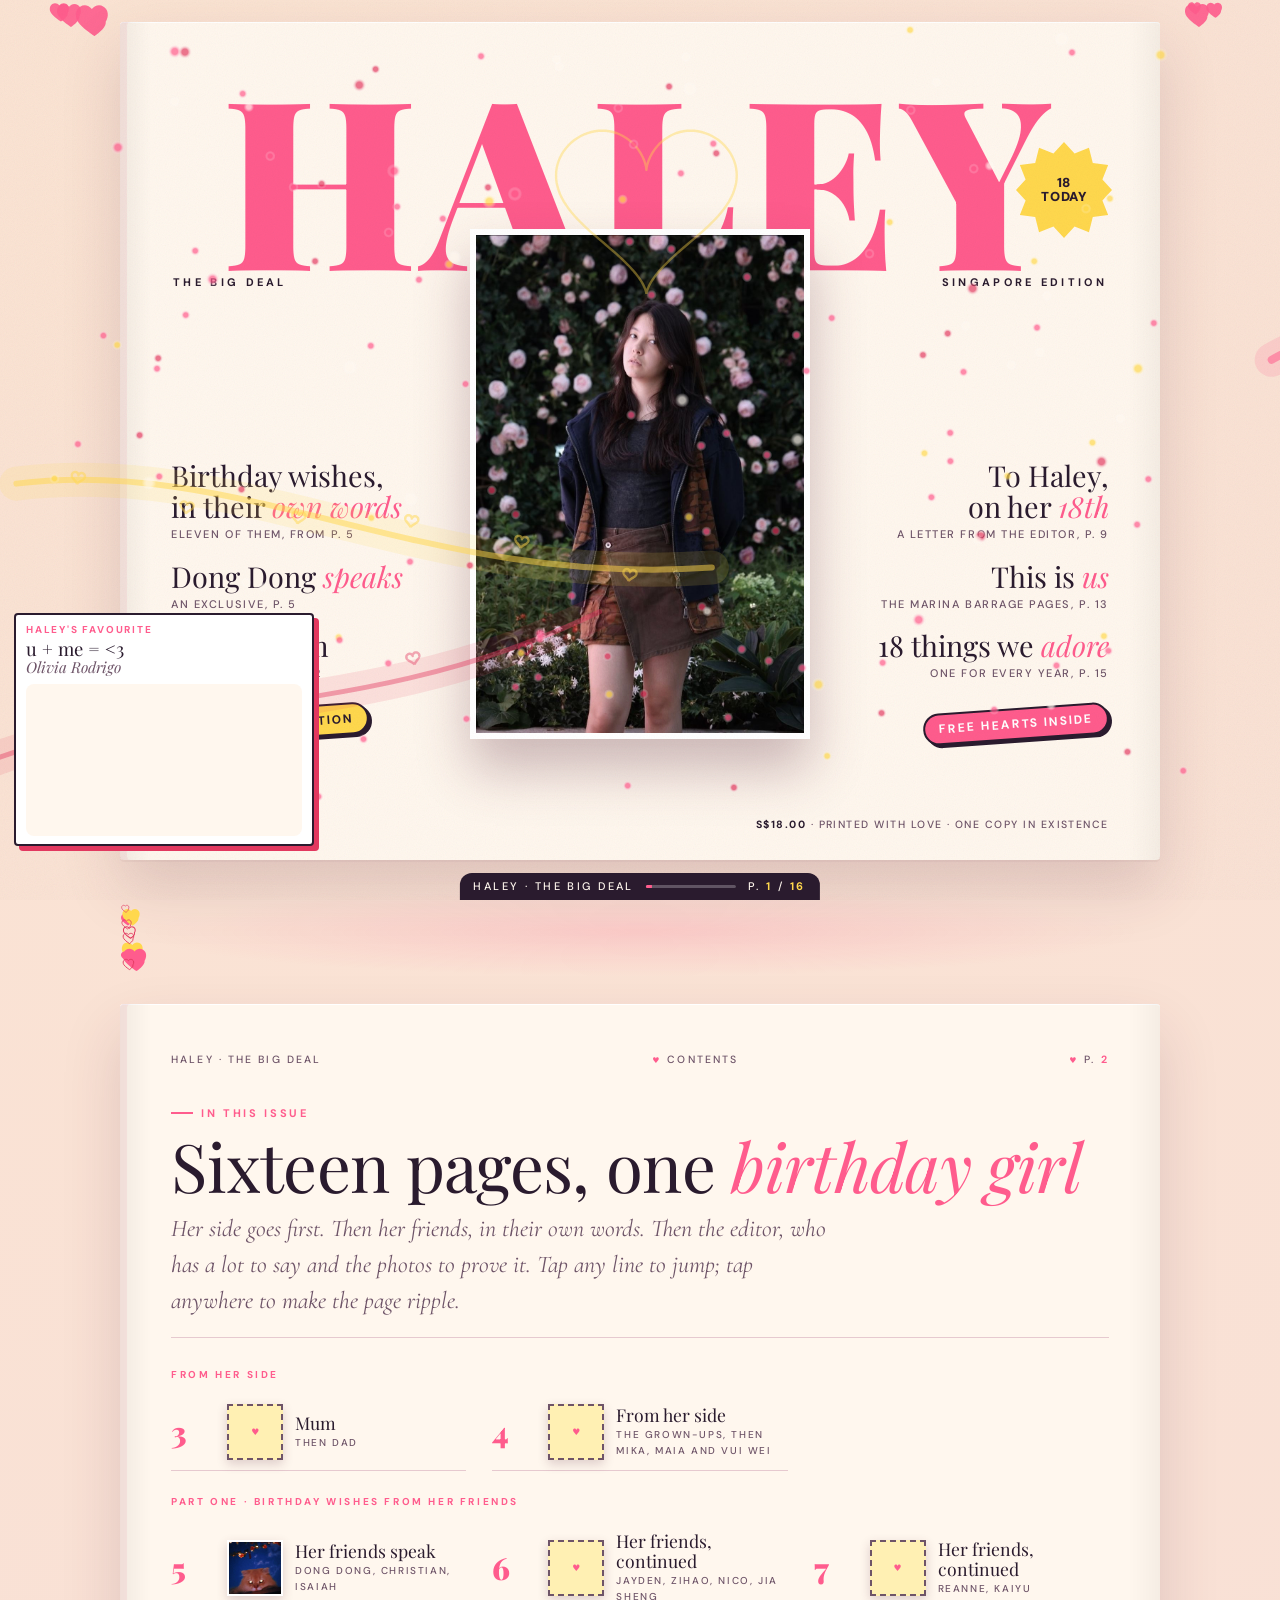
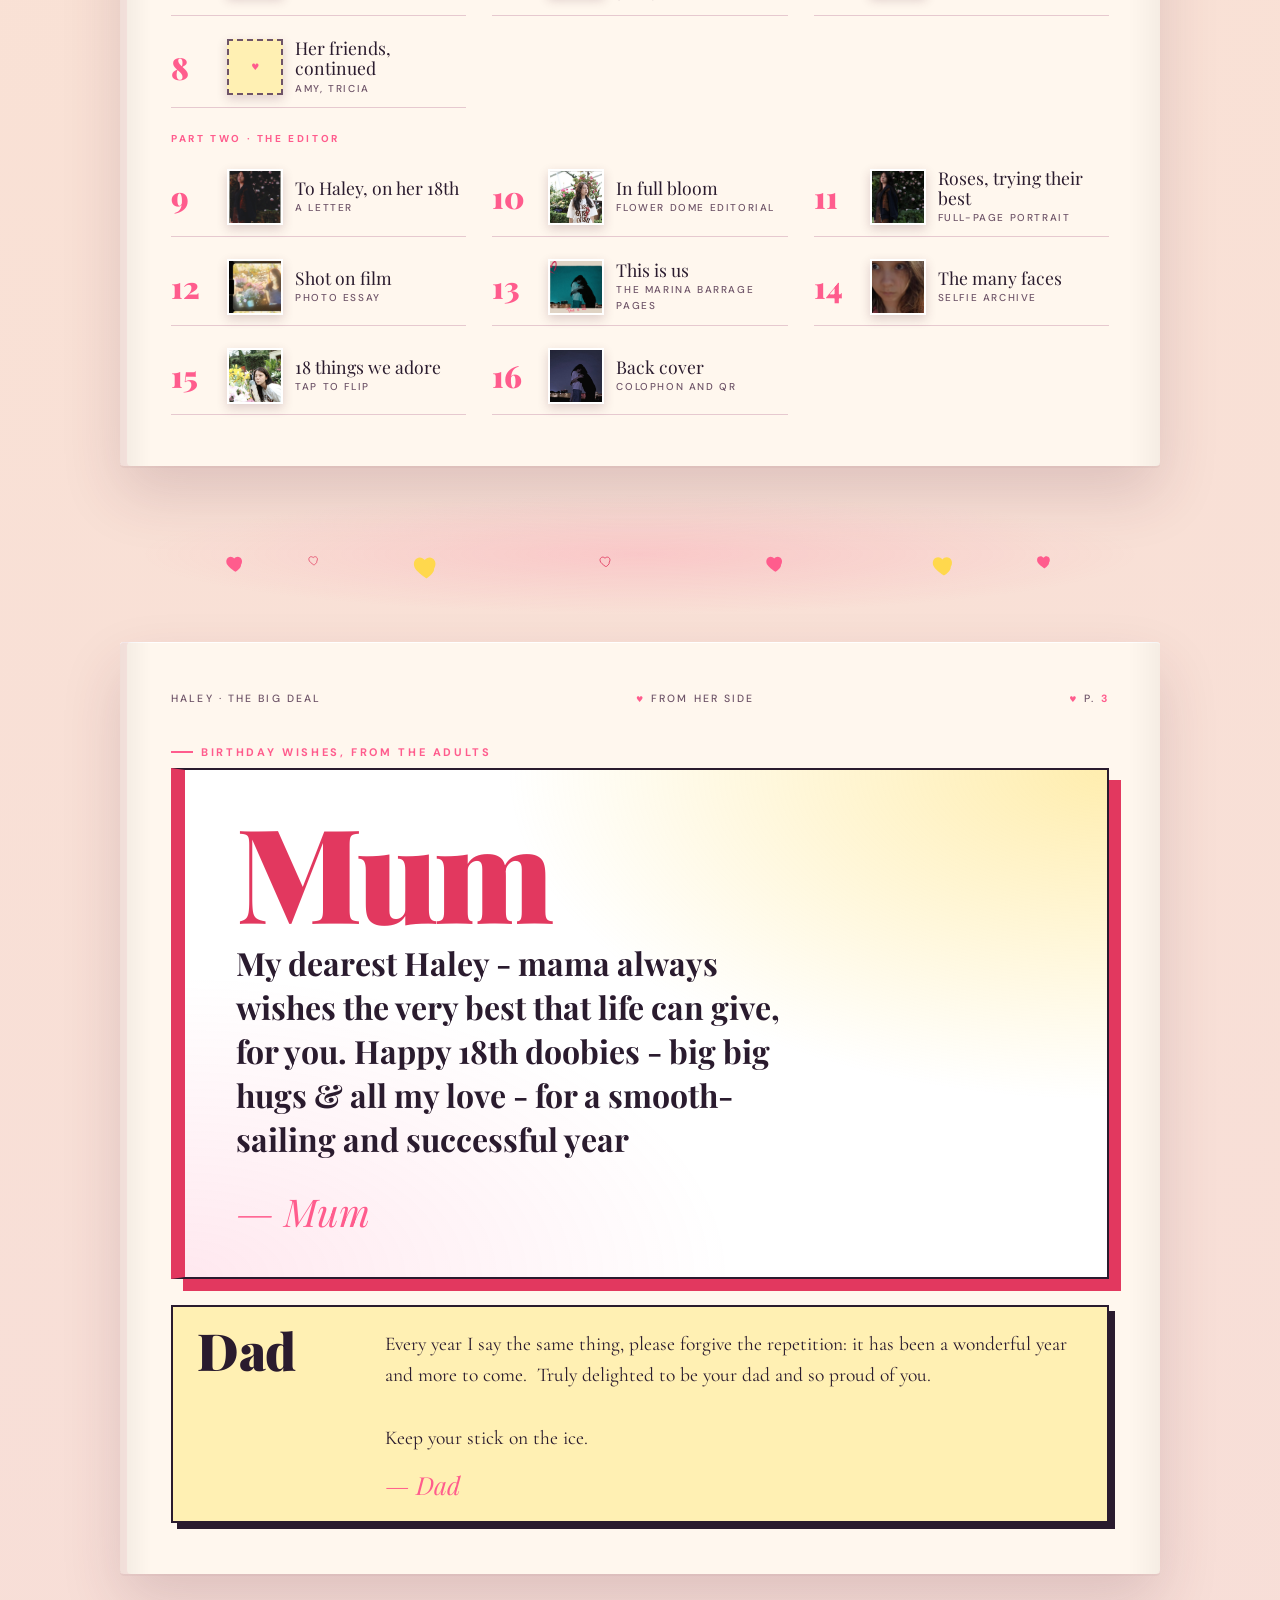
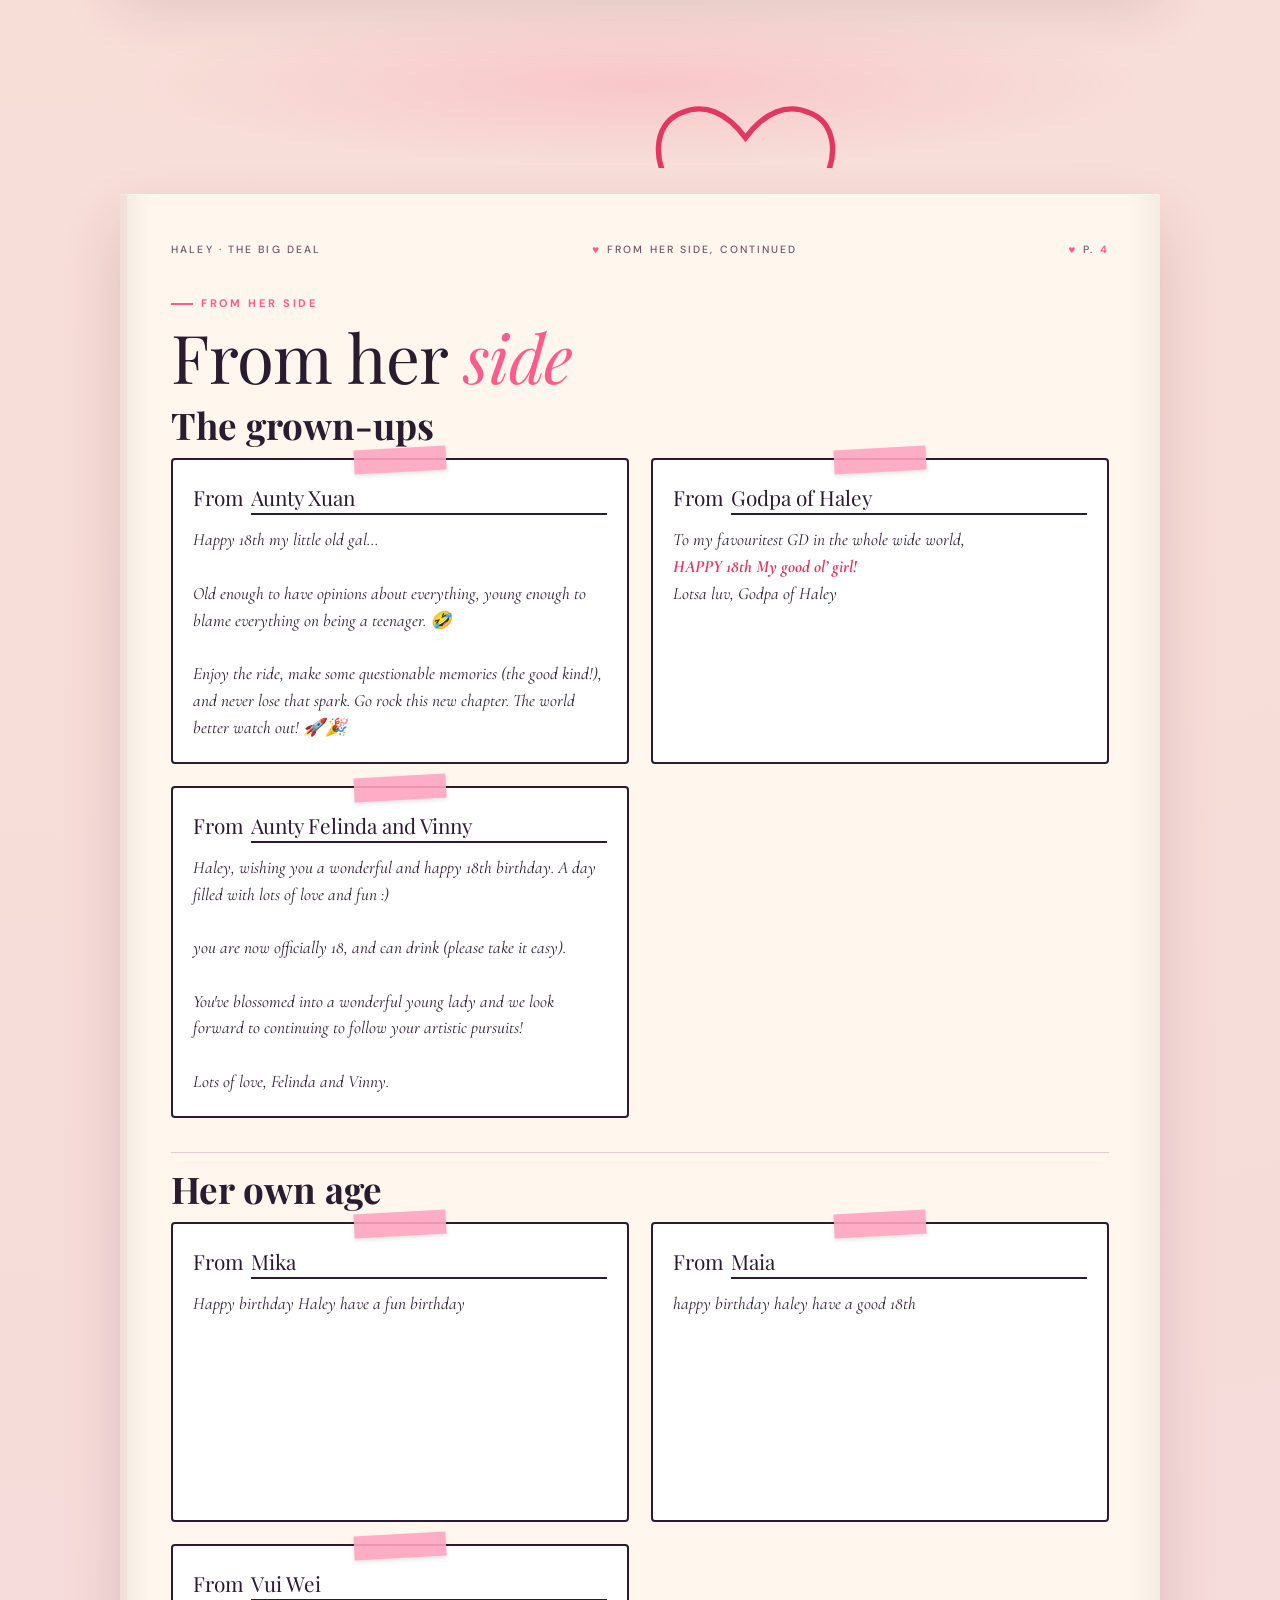
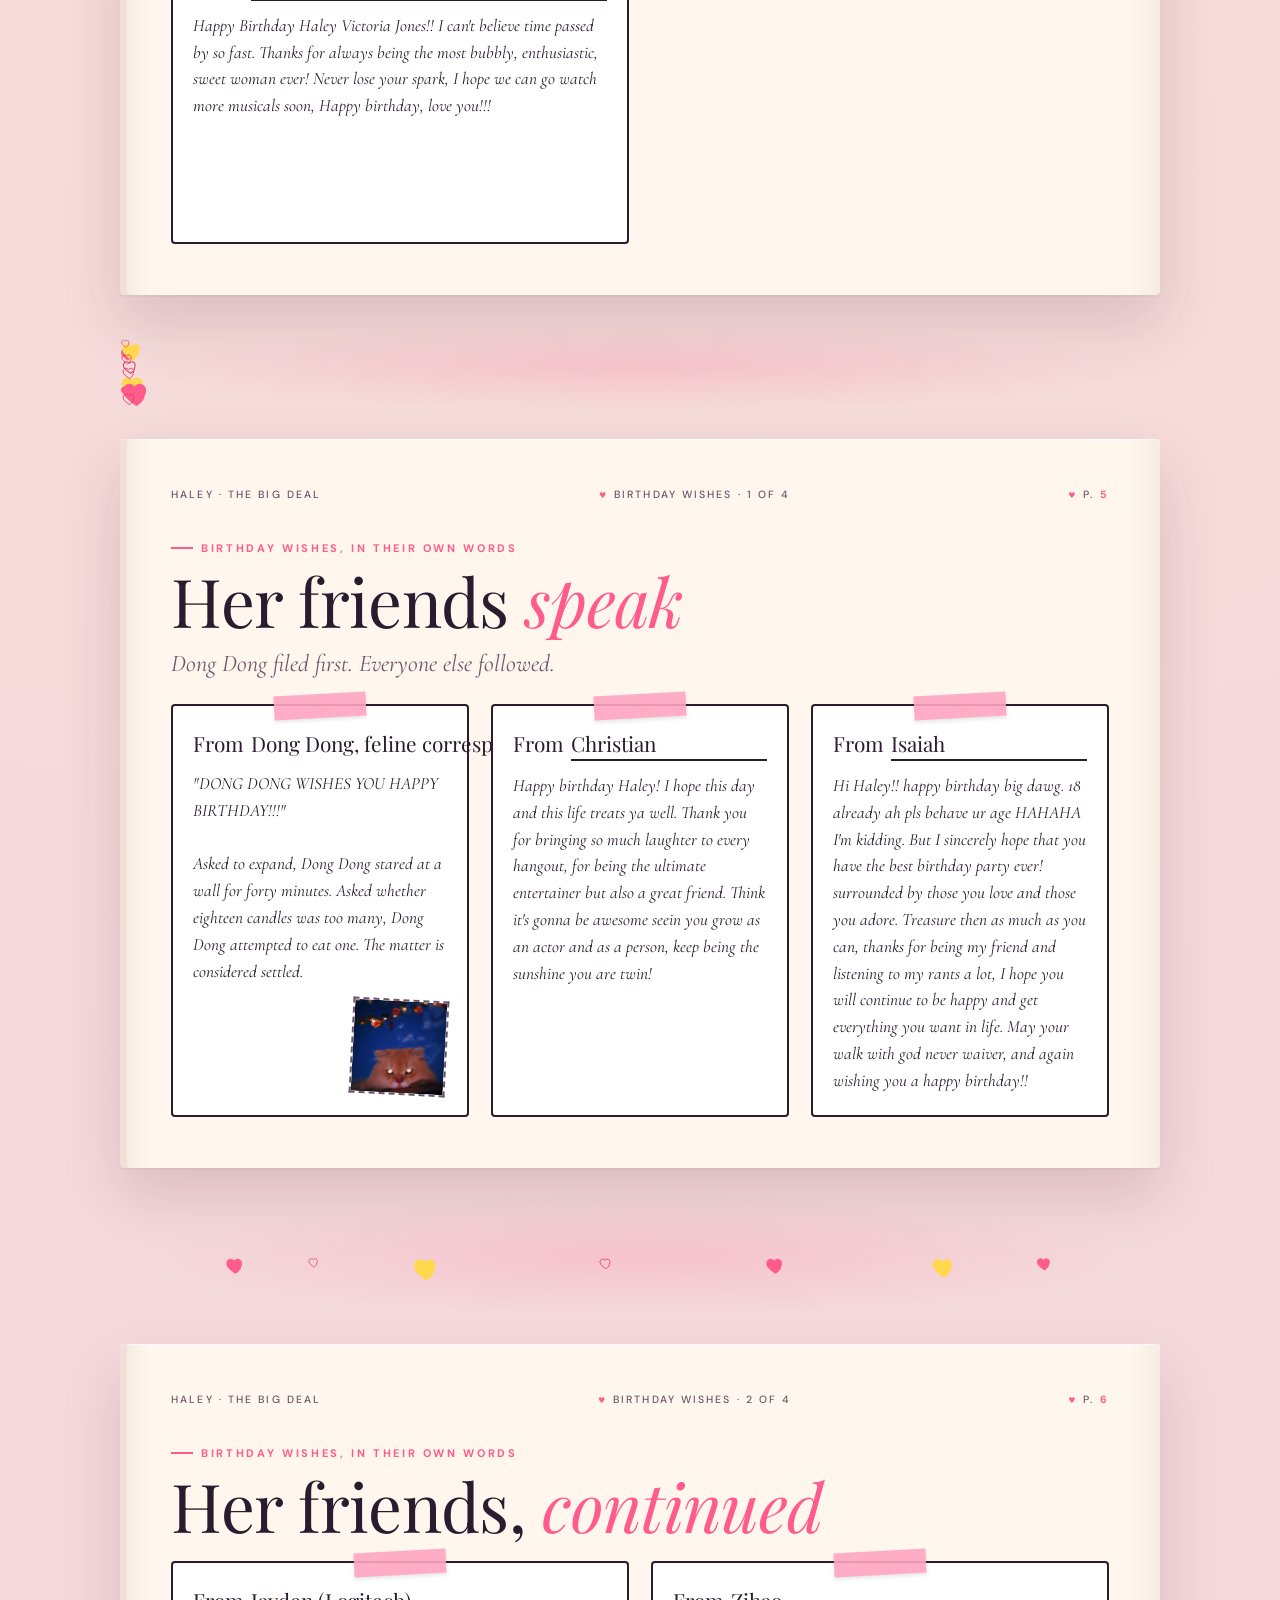
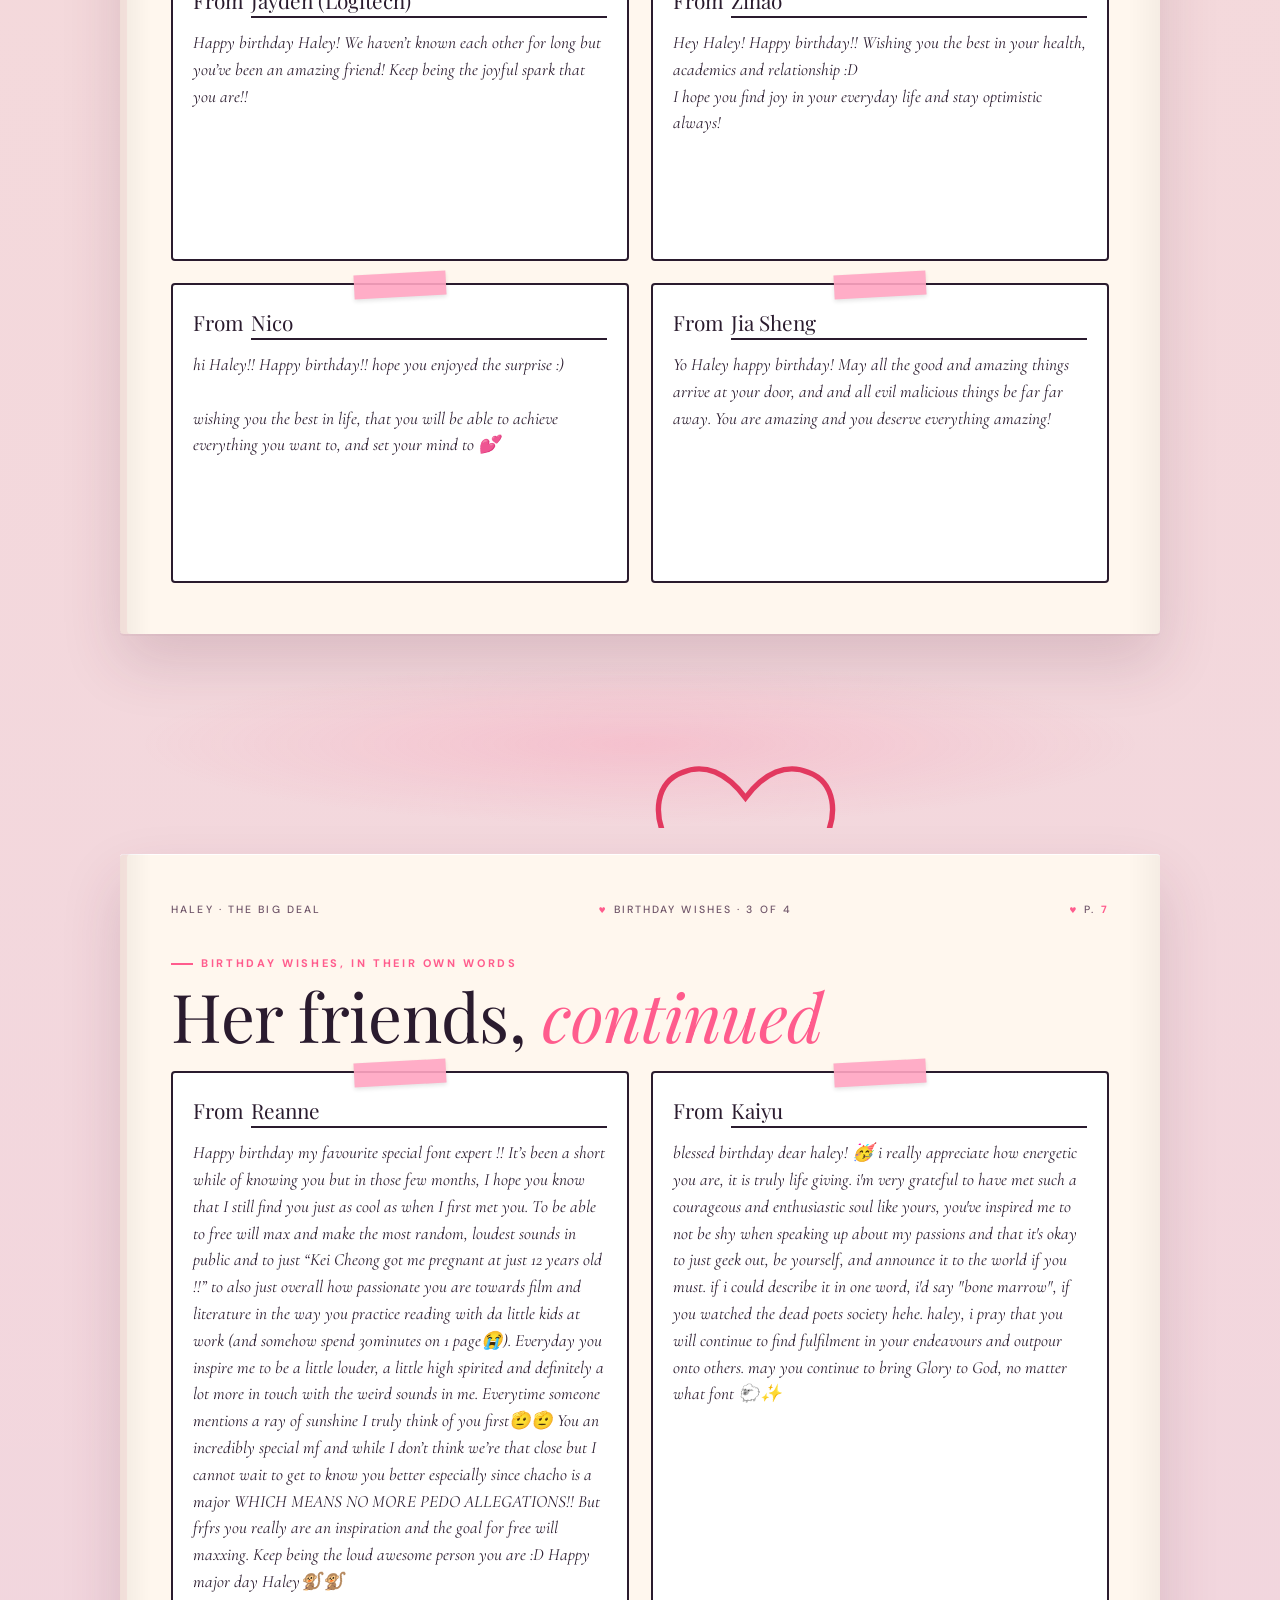
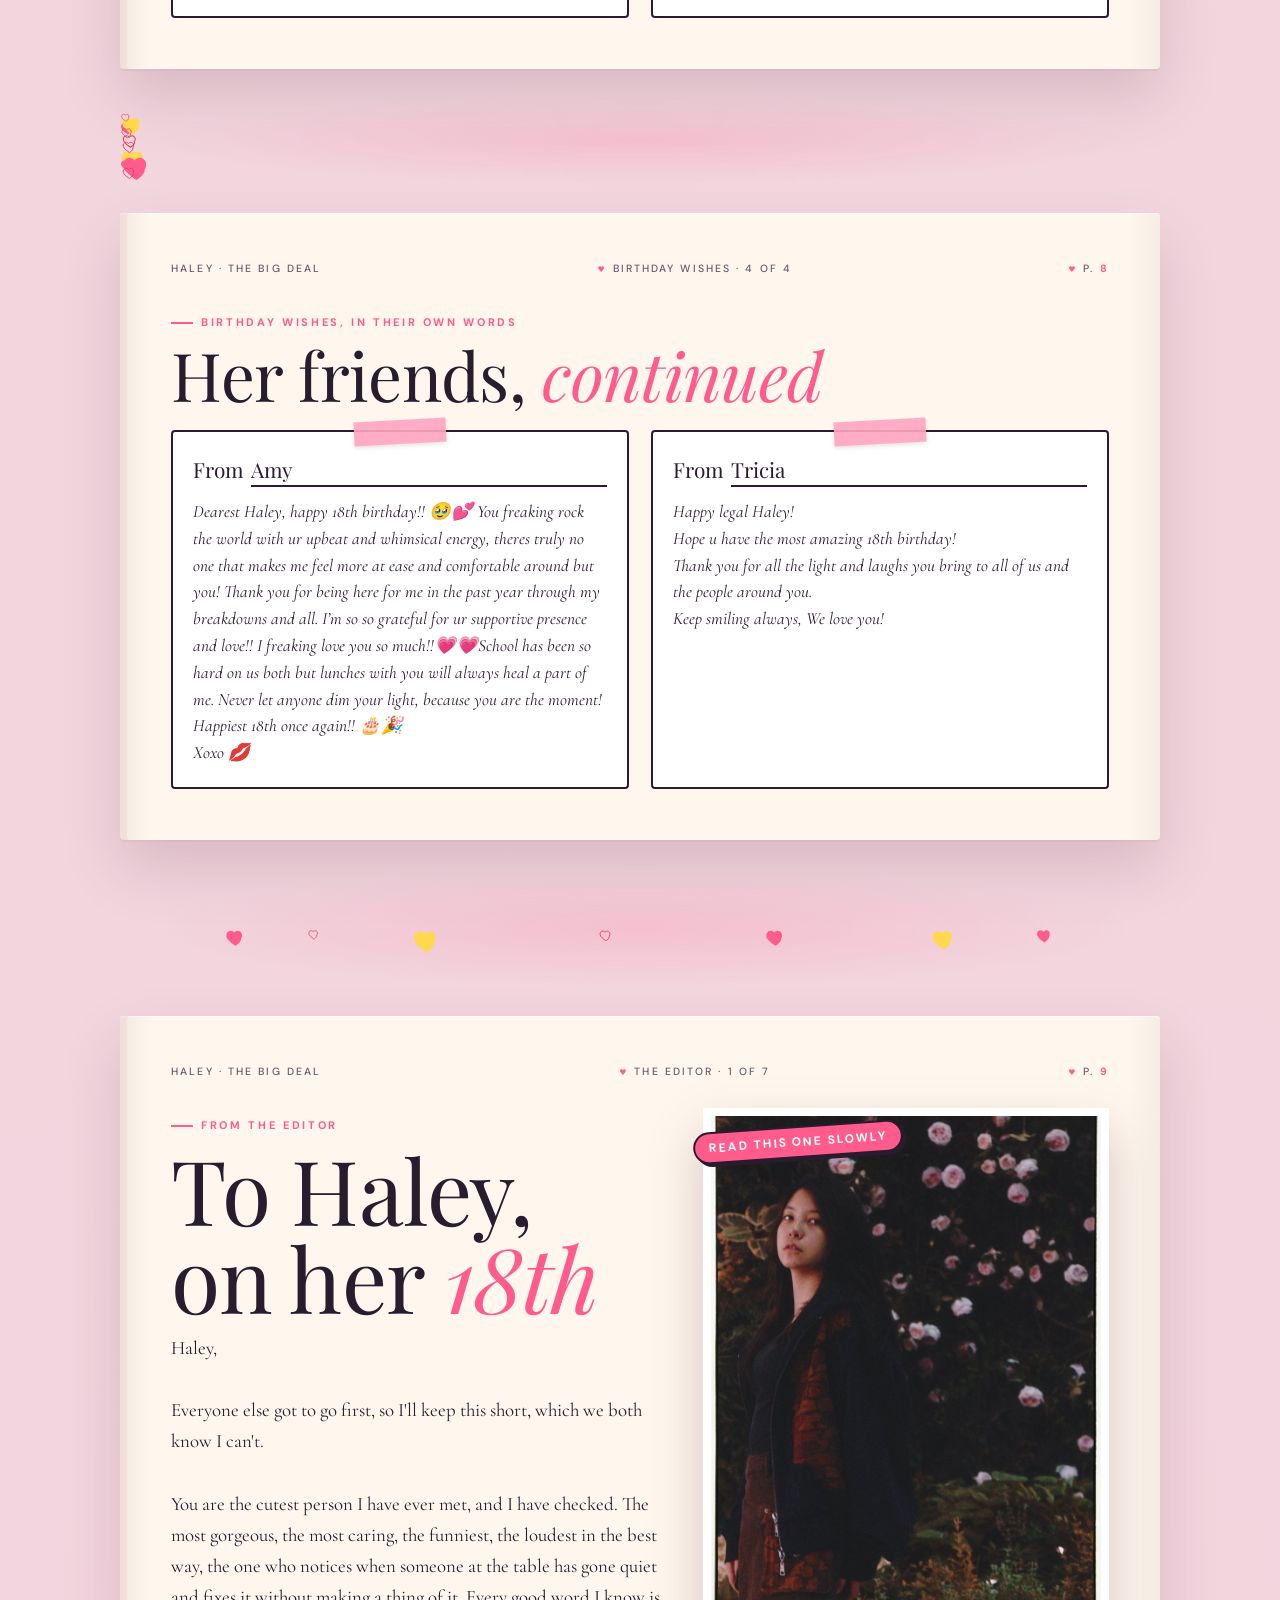
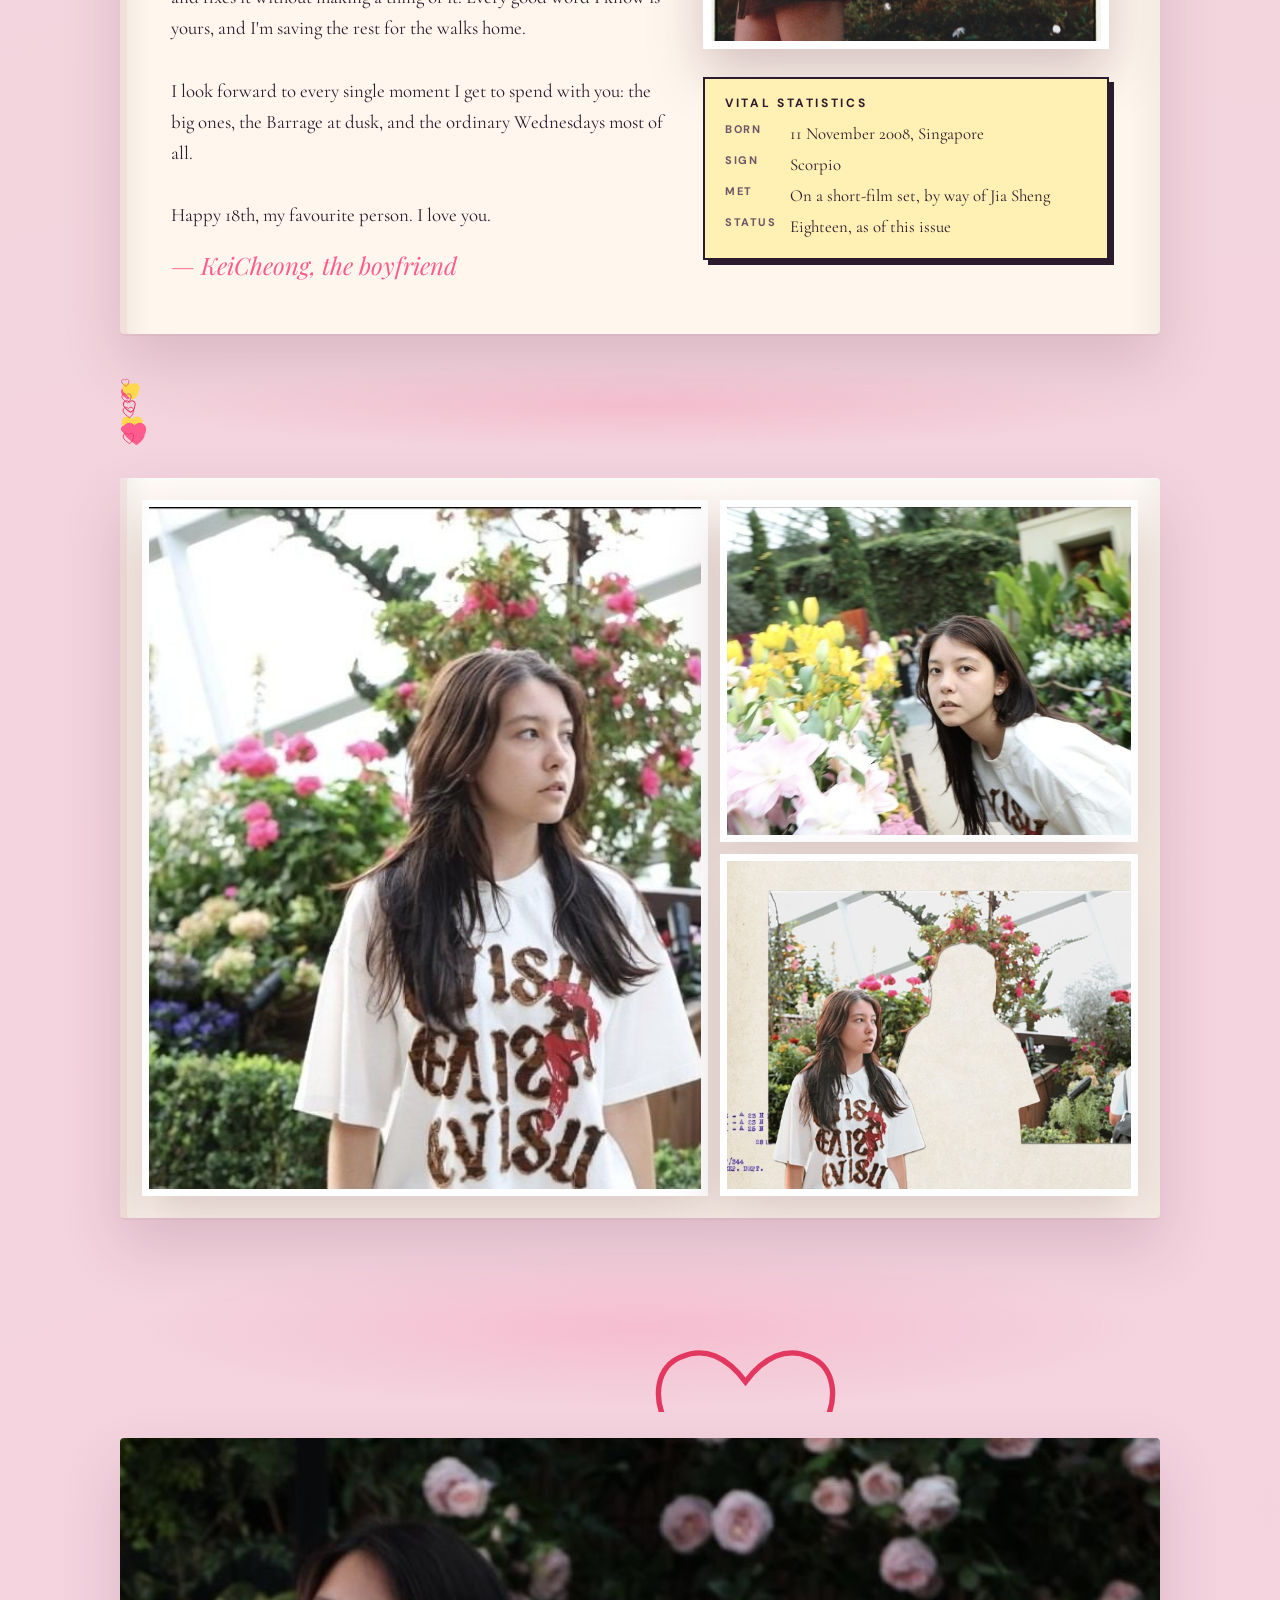
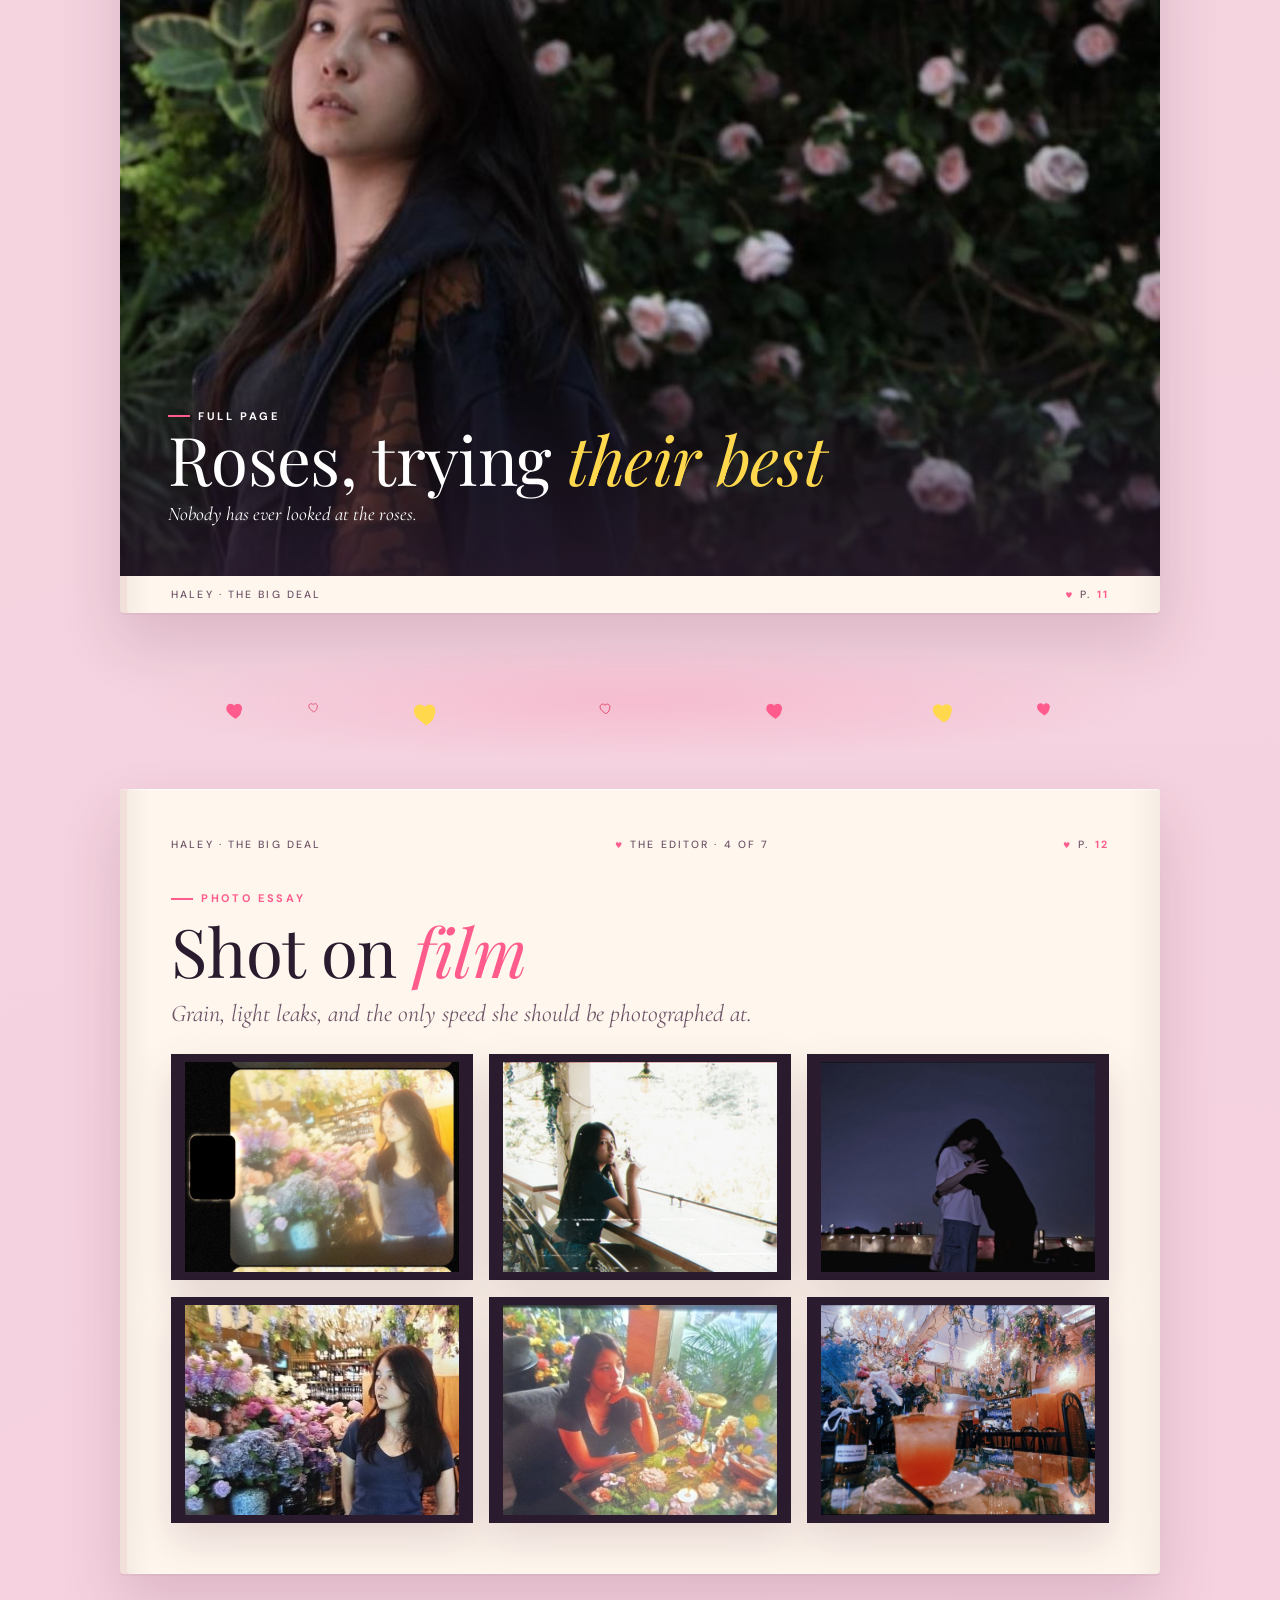
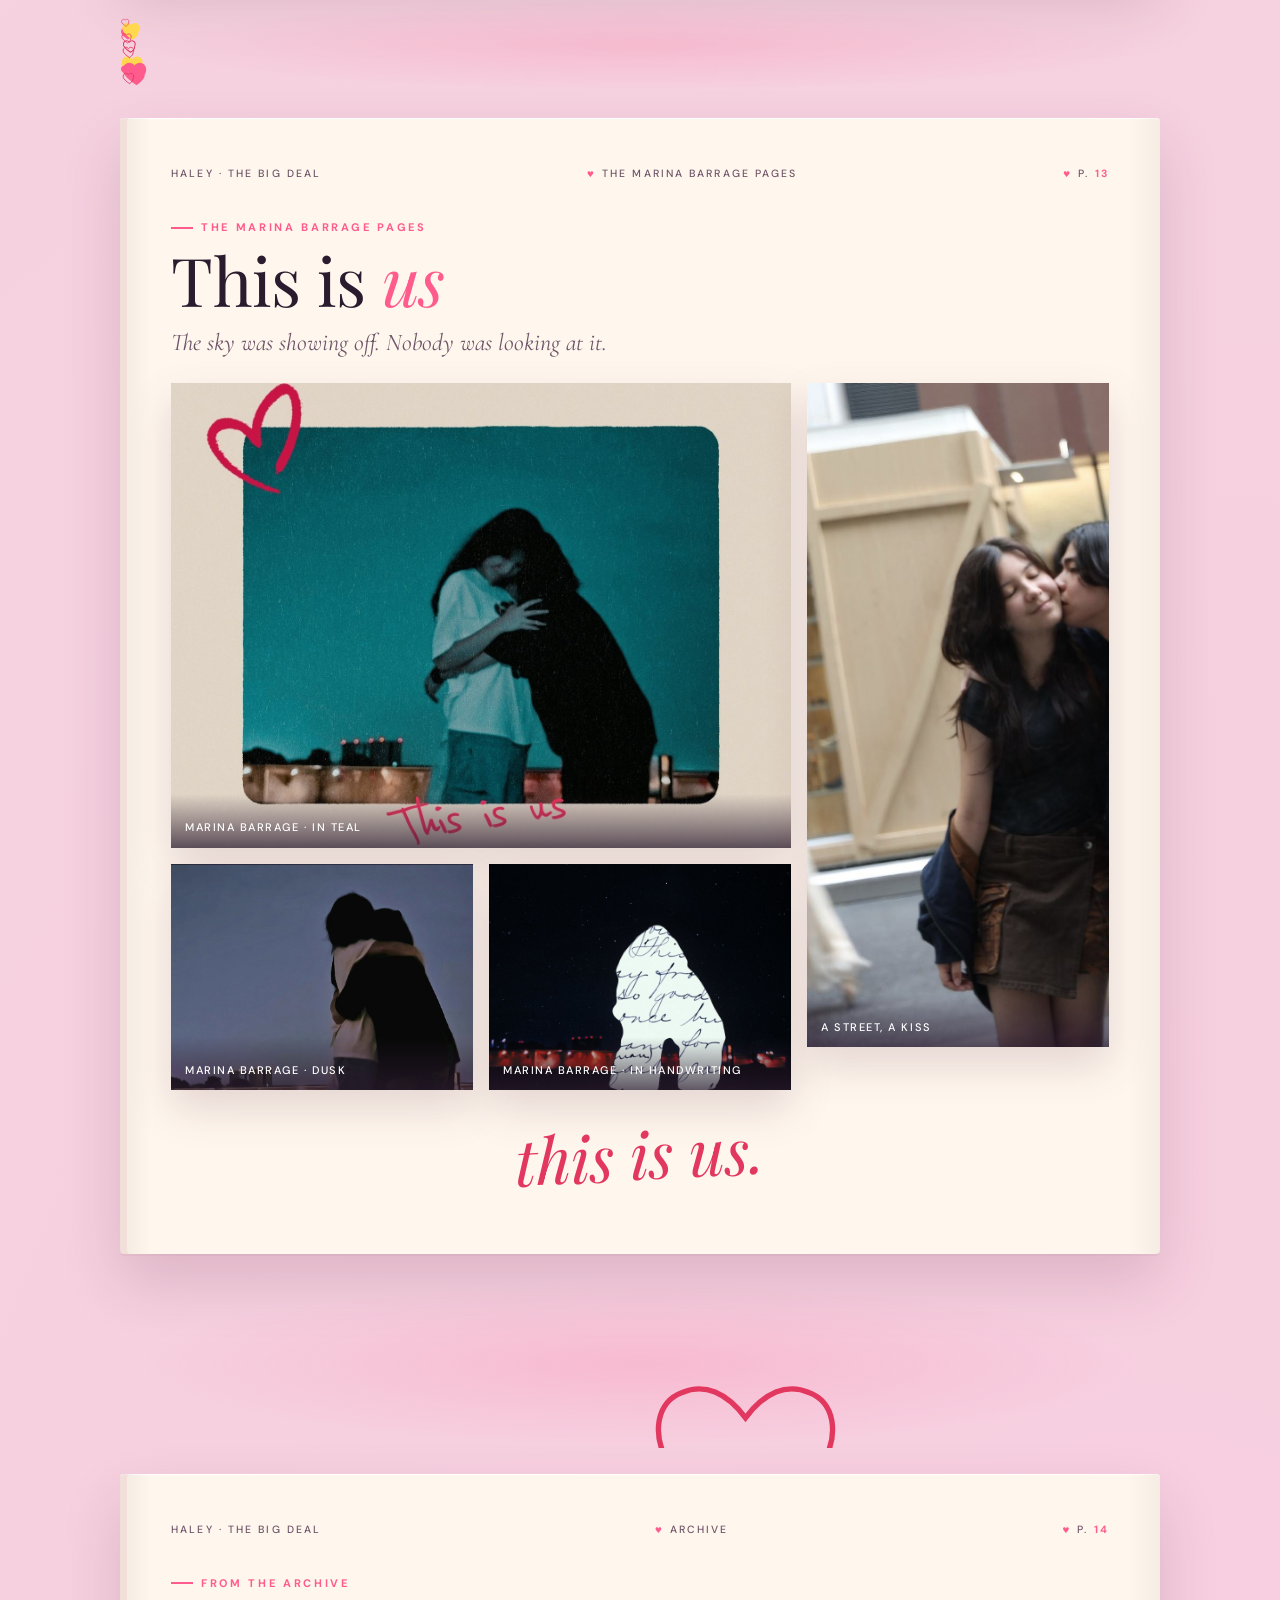
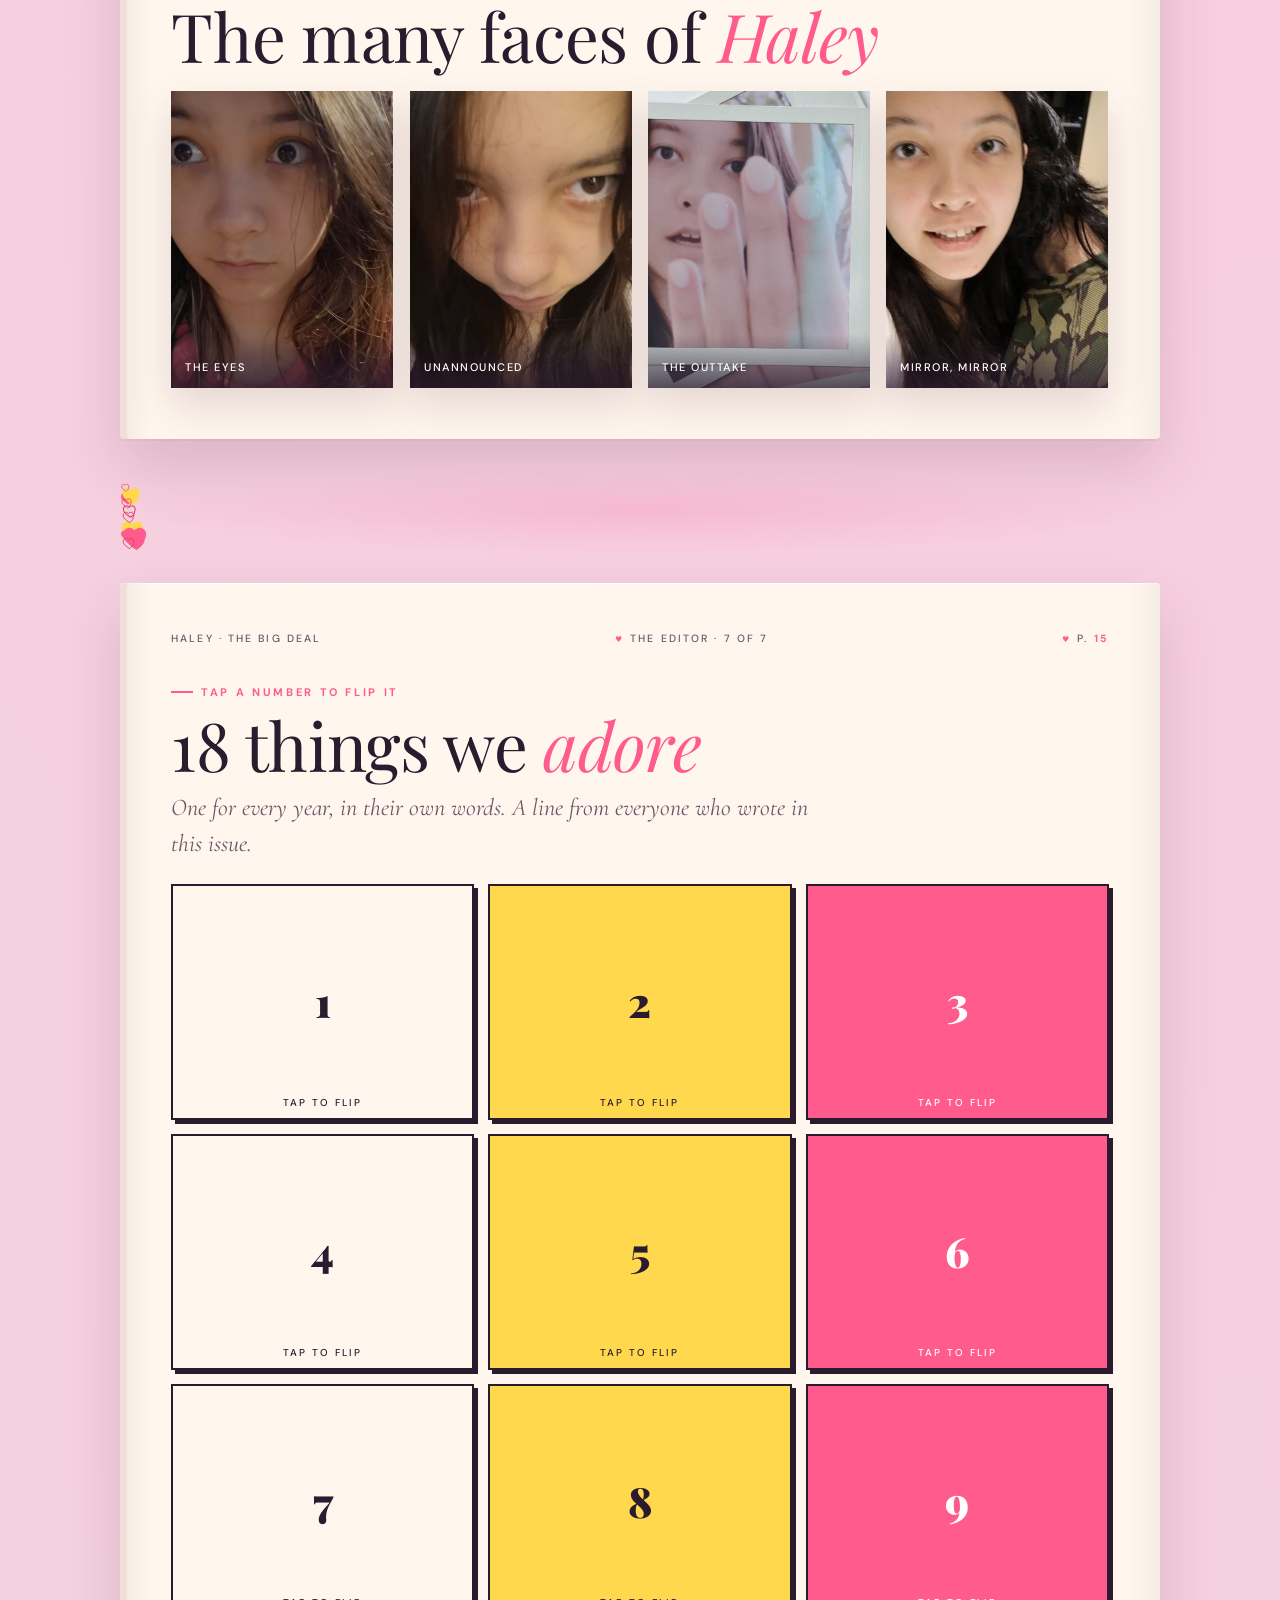
==== haley-the-big-deal/index.html @ 5da62ab1 "Add Olivia Rodrigo's u + me = <3 as the soundtrack. The player uses her official Spotify recording a" ====
<!DOCTYPE html><html lang="en"><head><meta charset="utf-8"><meta name="viewport" content="width=device-width, initial-scale=1, viewport-fit=cover"><style>@font-face{font-family:"Playfair Display";font-style:normal;font-weight:100 900;src:url([data-uri]) format("truetype")}@font-face{font-family:"Playfair Display";font-style:italic;font-weight:100 900;src:url([data-uri]) format("truetype")}@font-face{font-family:"Cormorant Garamond";font-style:normal;font-weight:100 900;src:url([data-uri]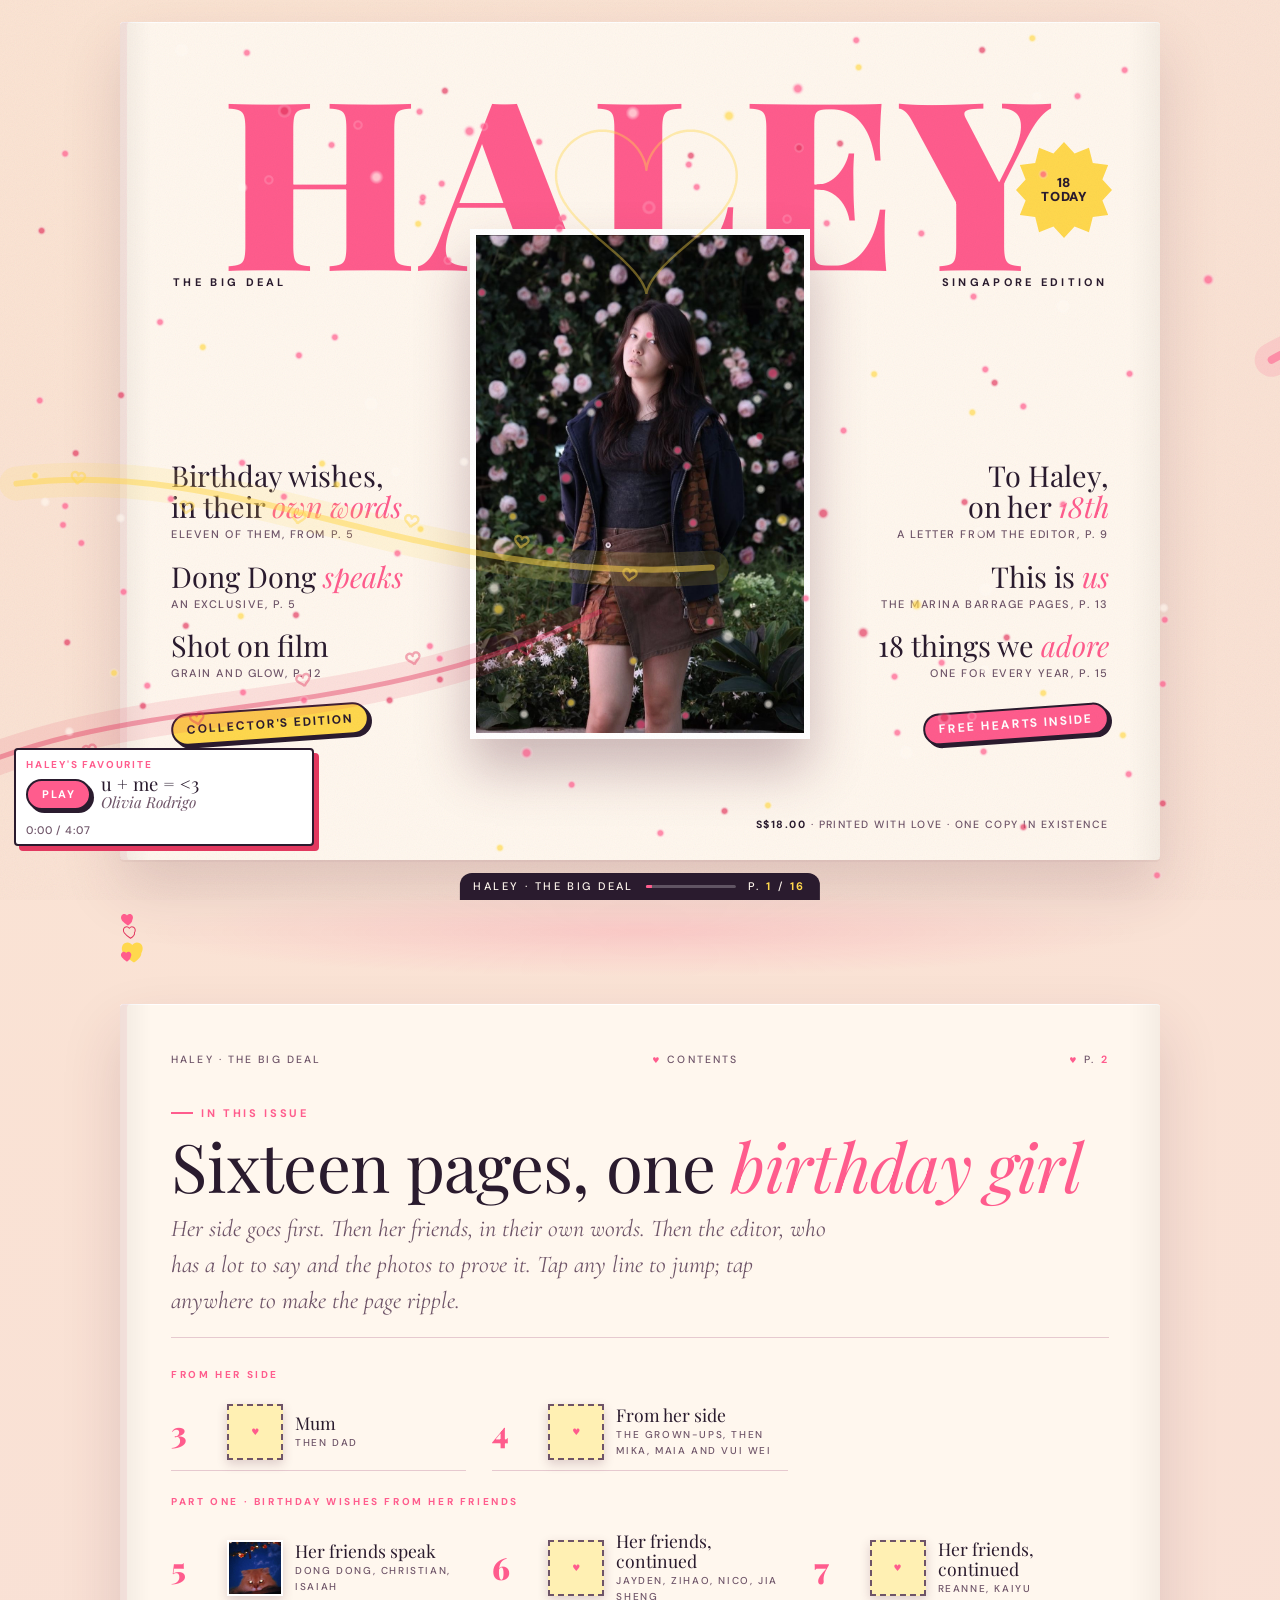
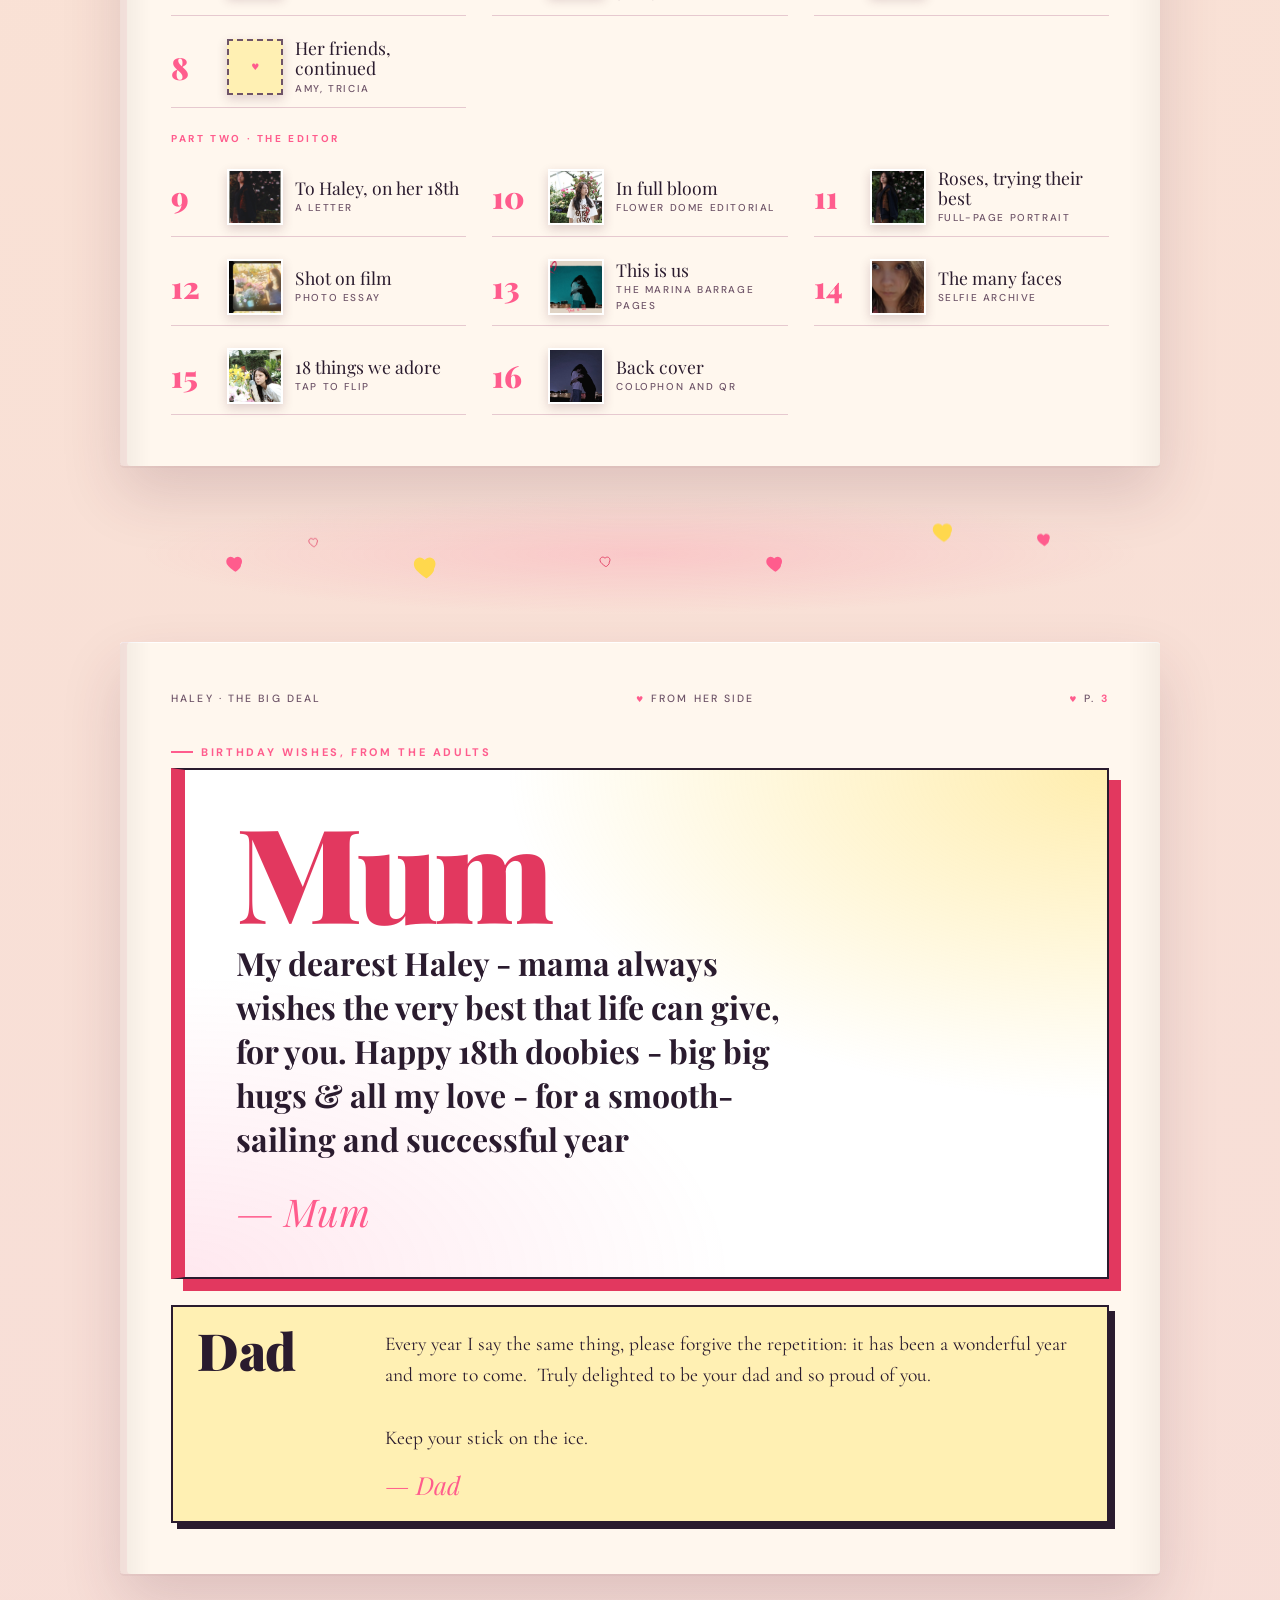
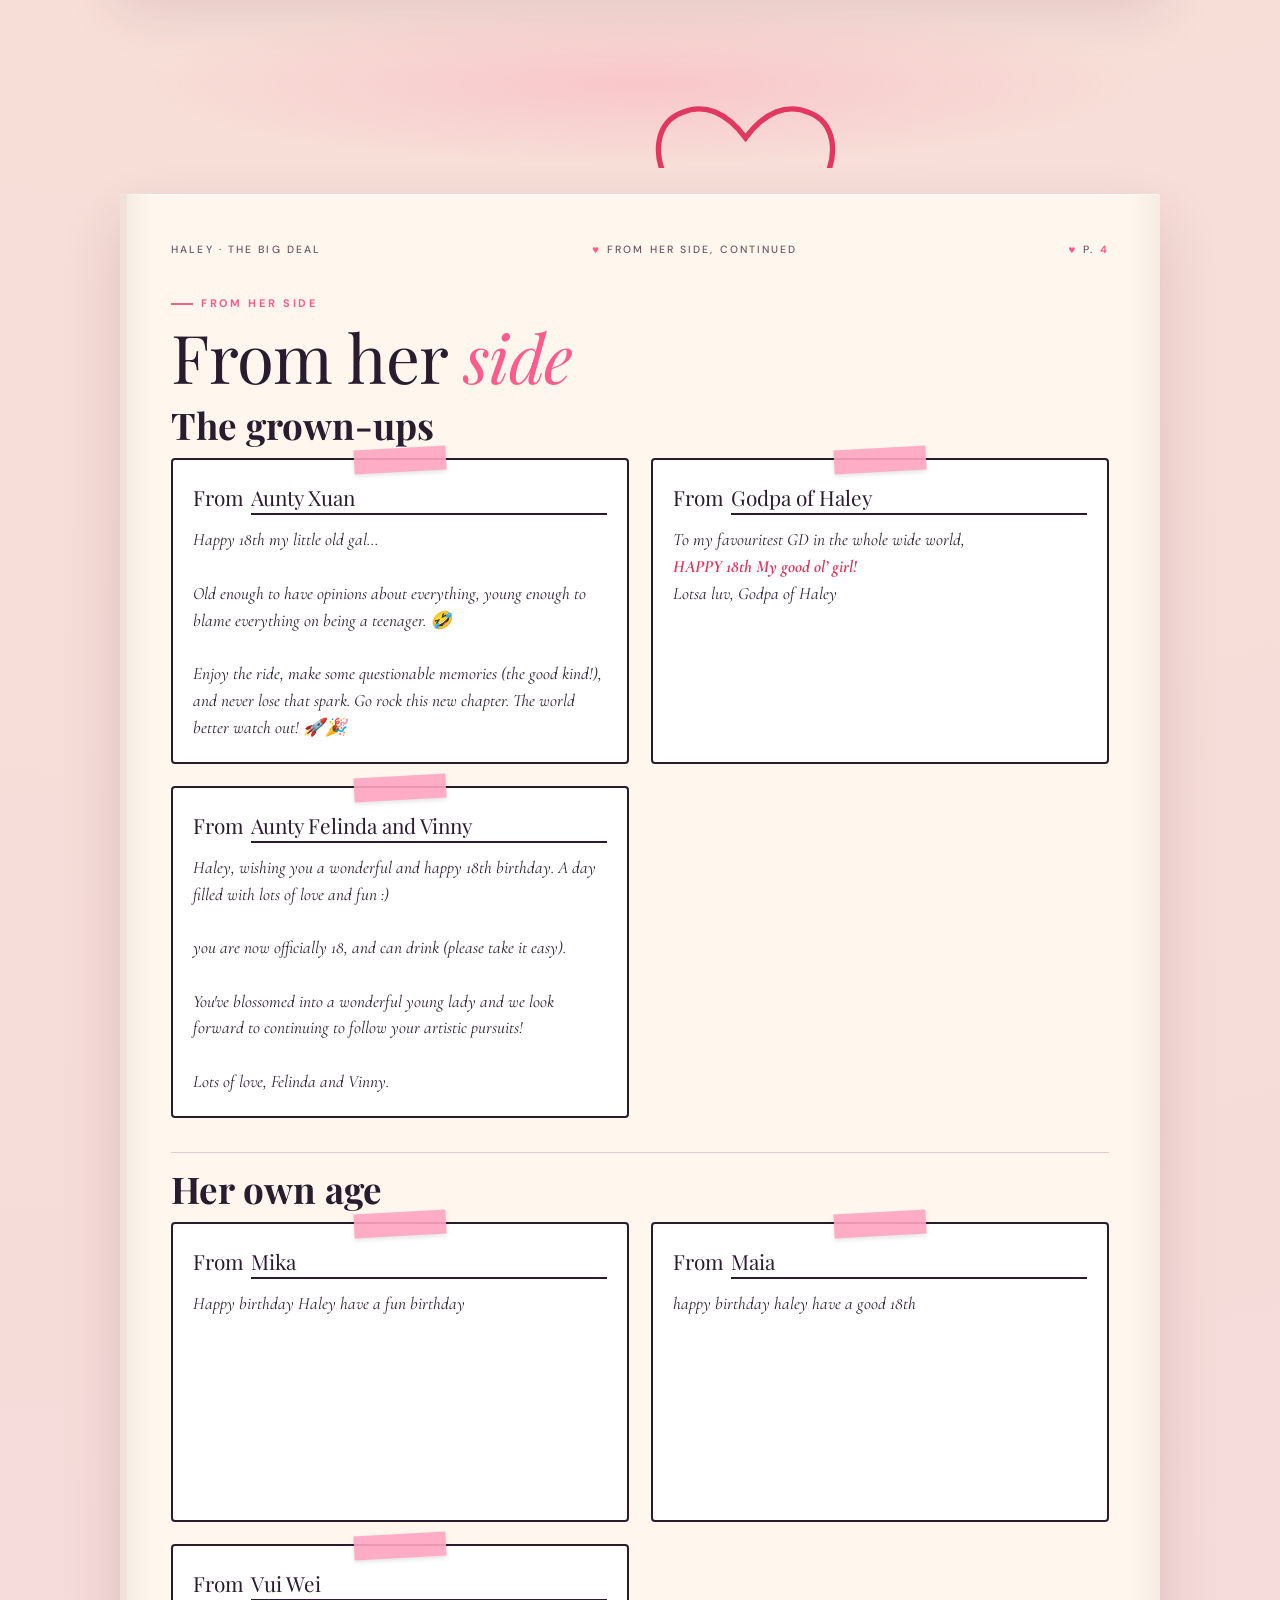
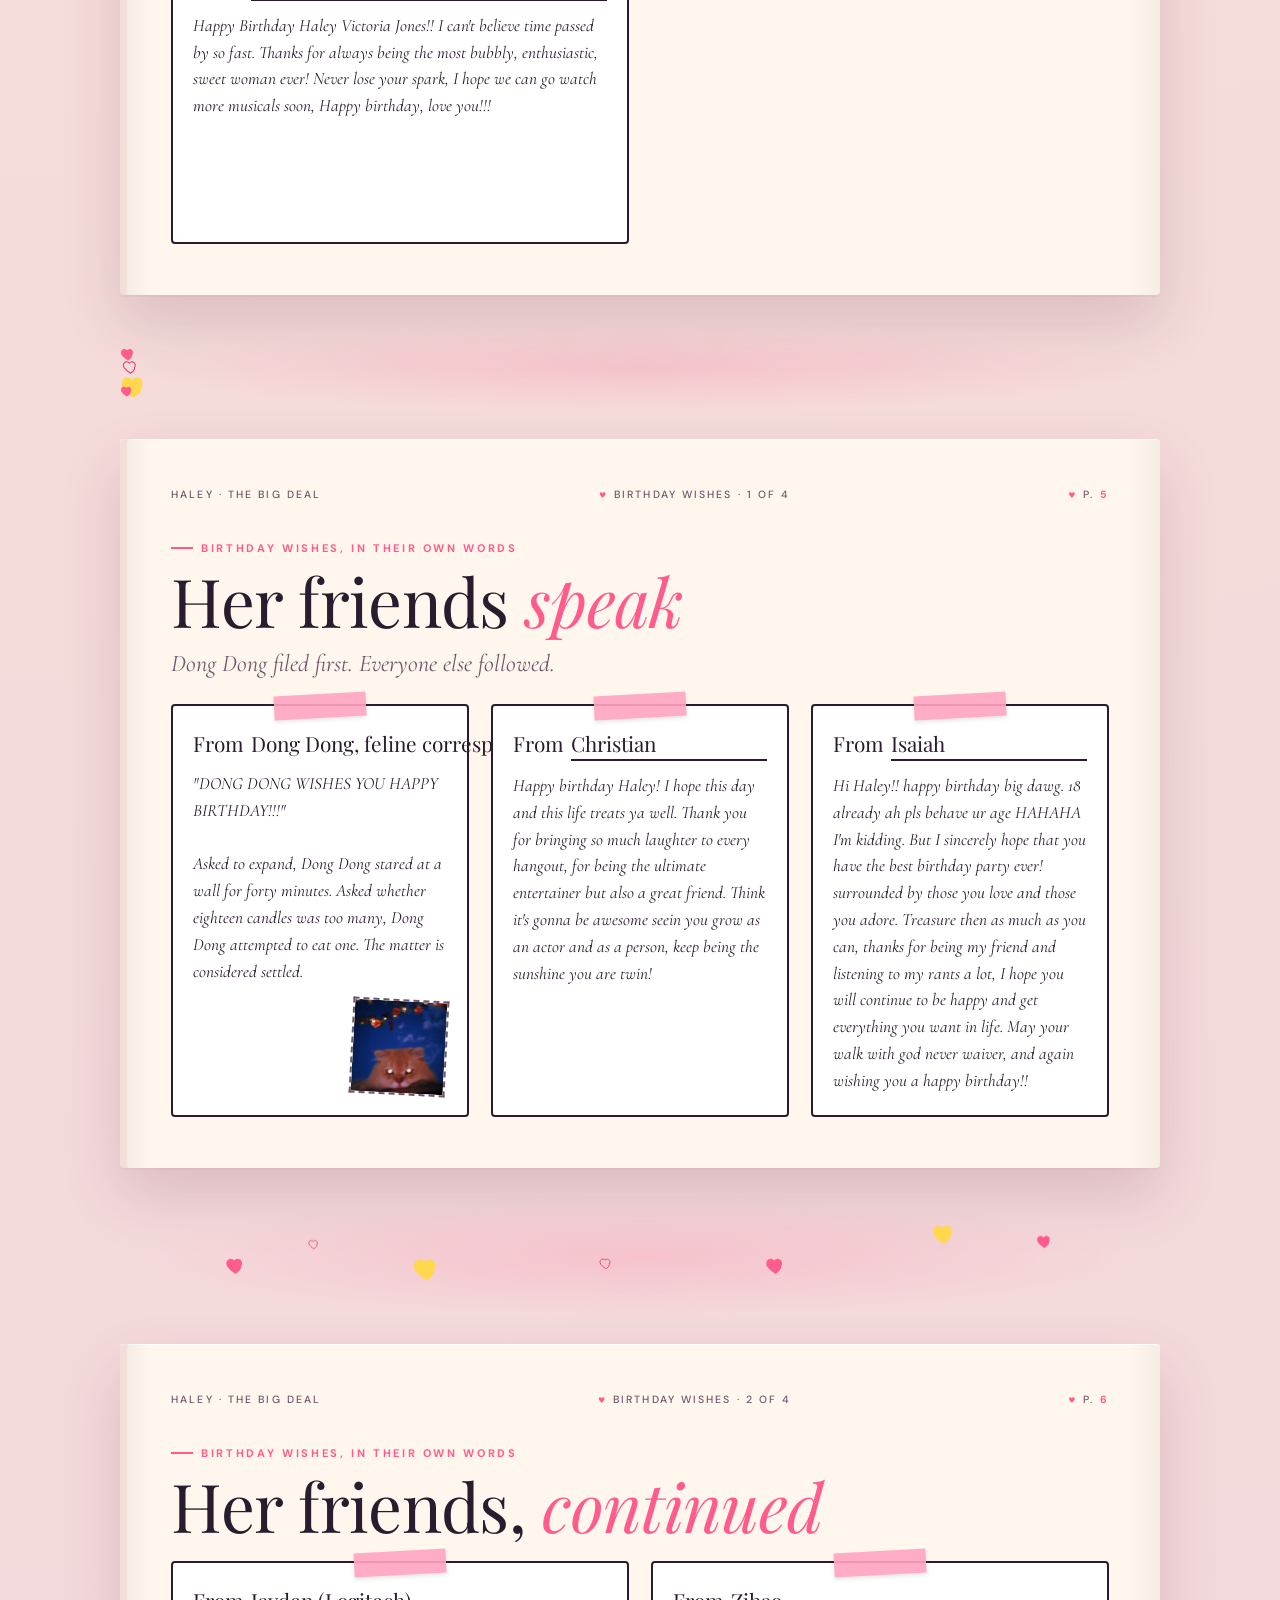
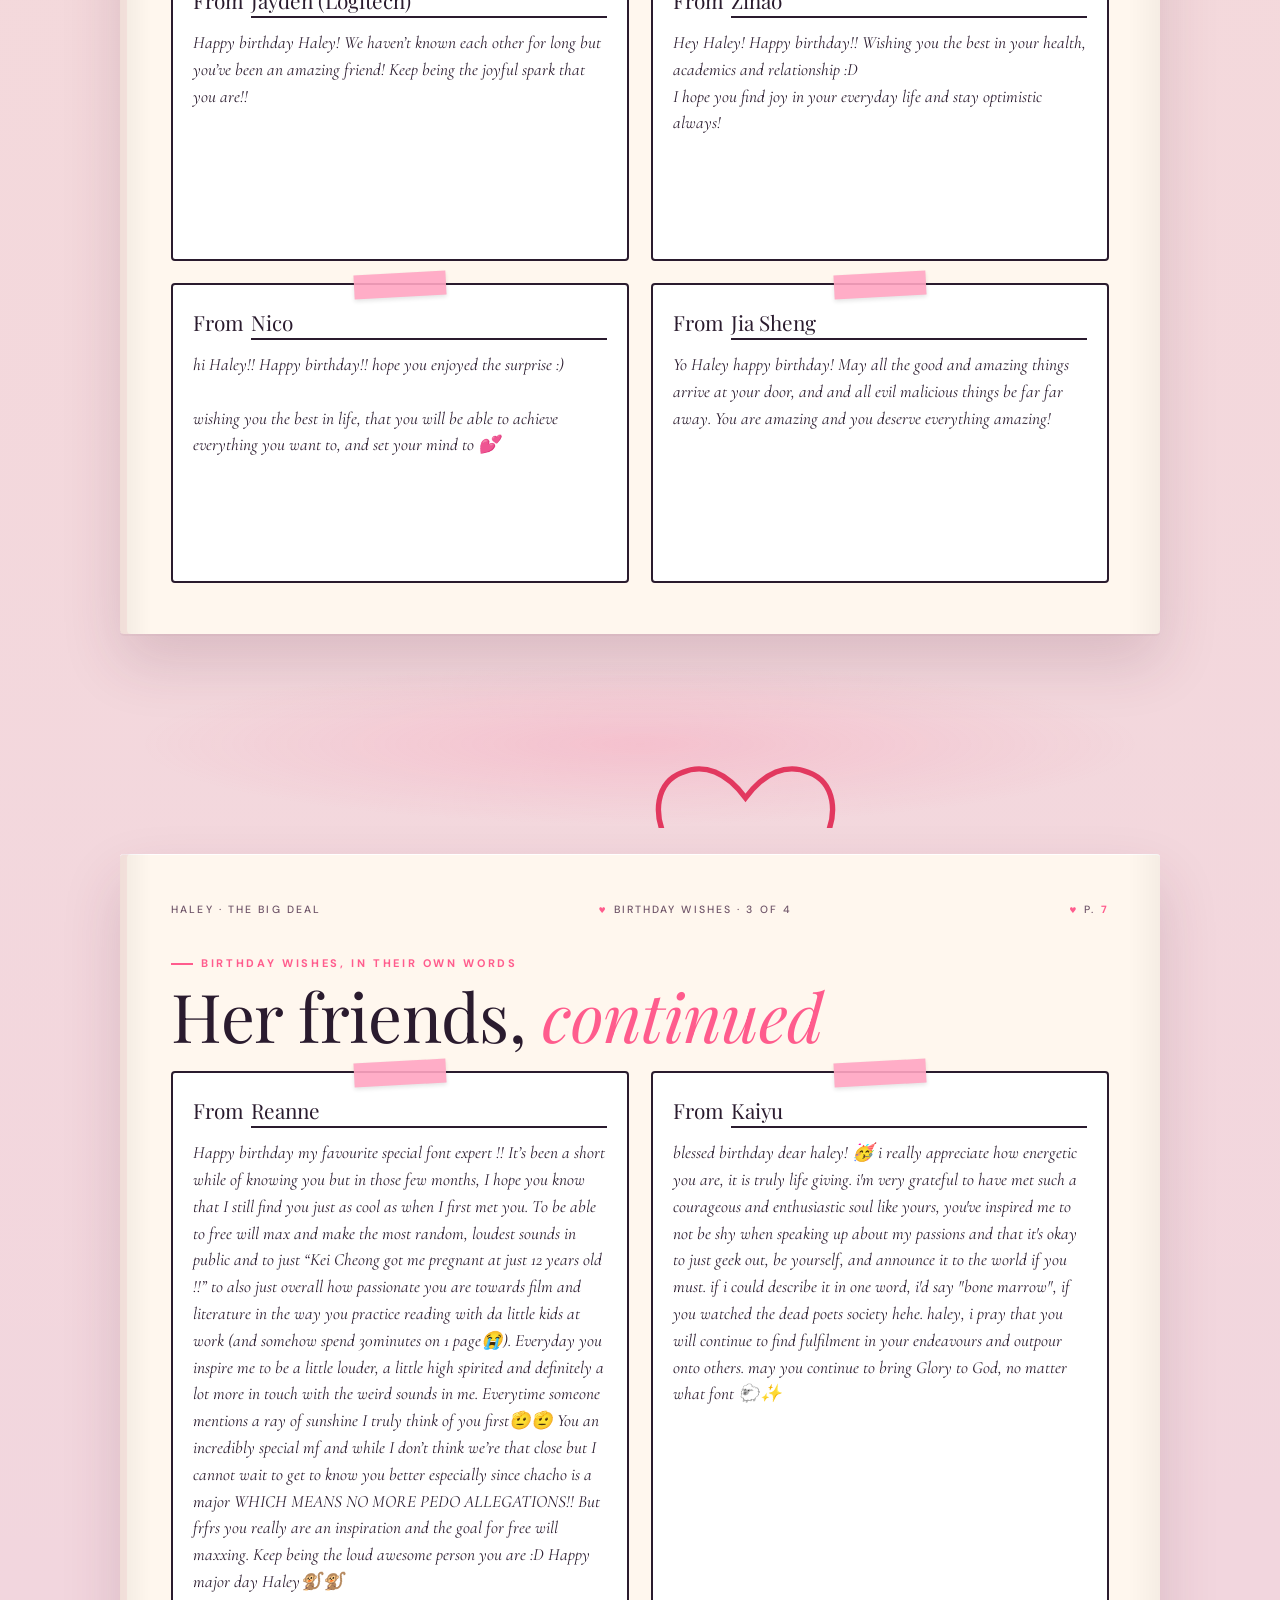
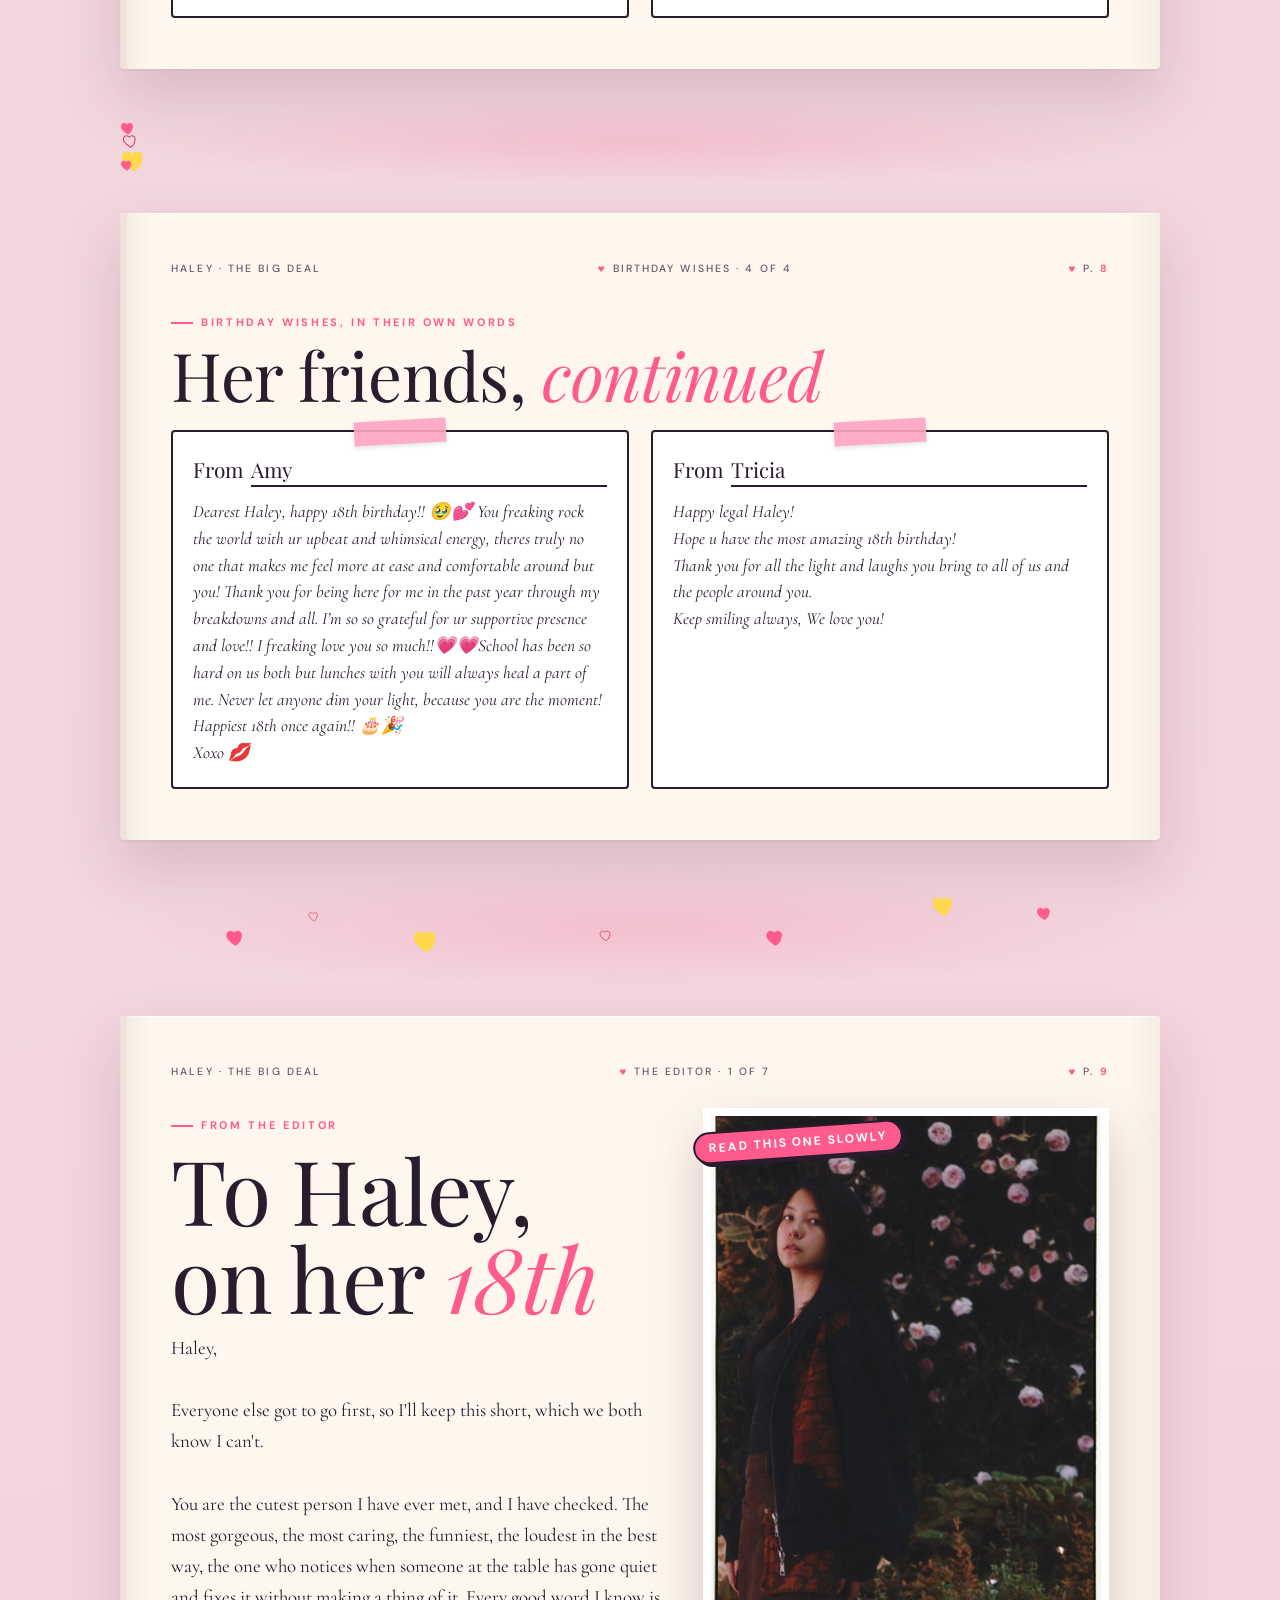
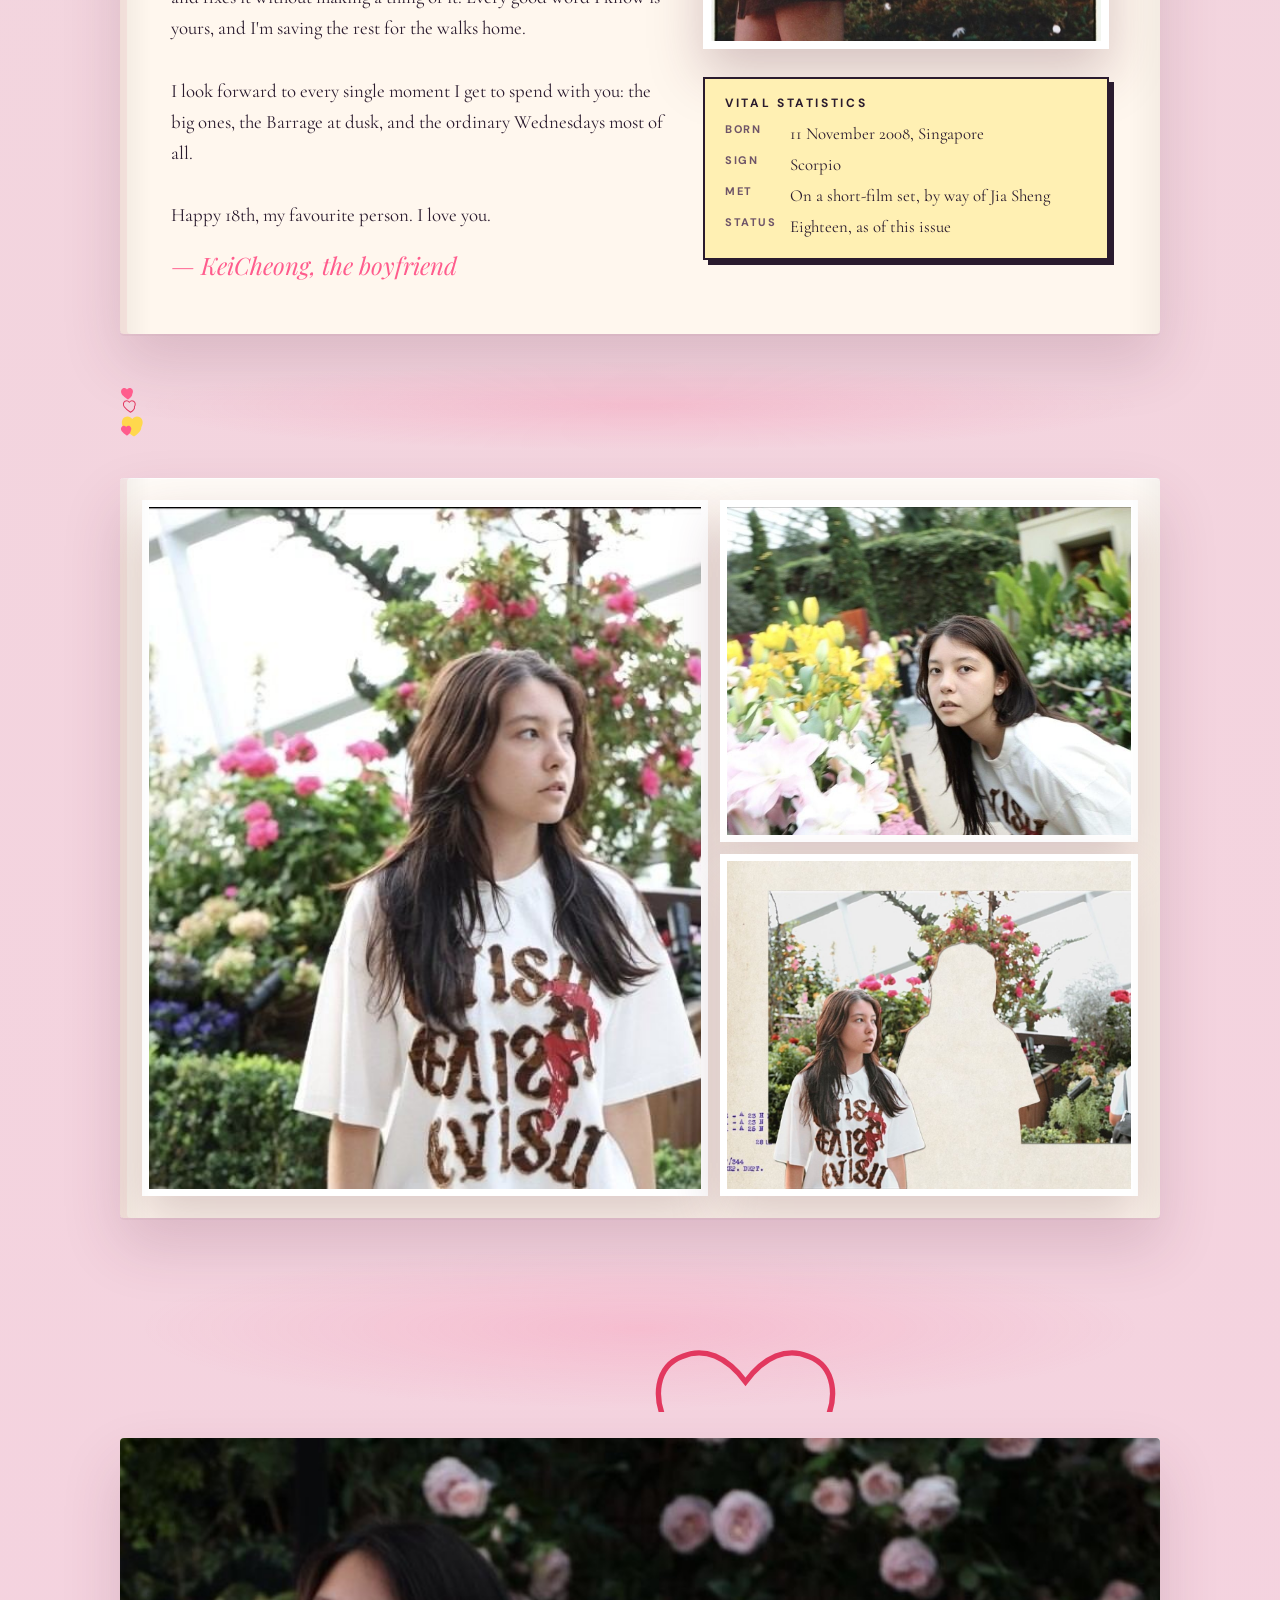
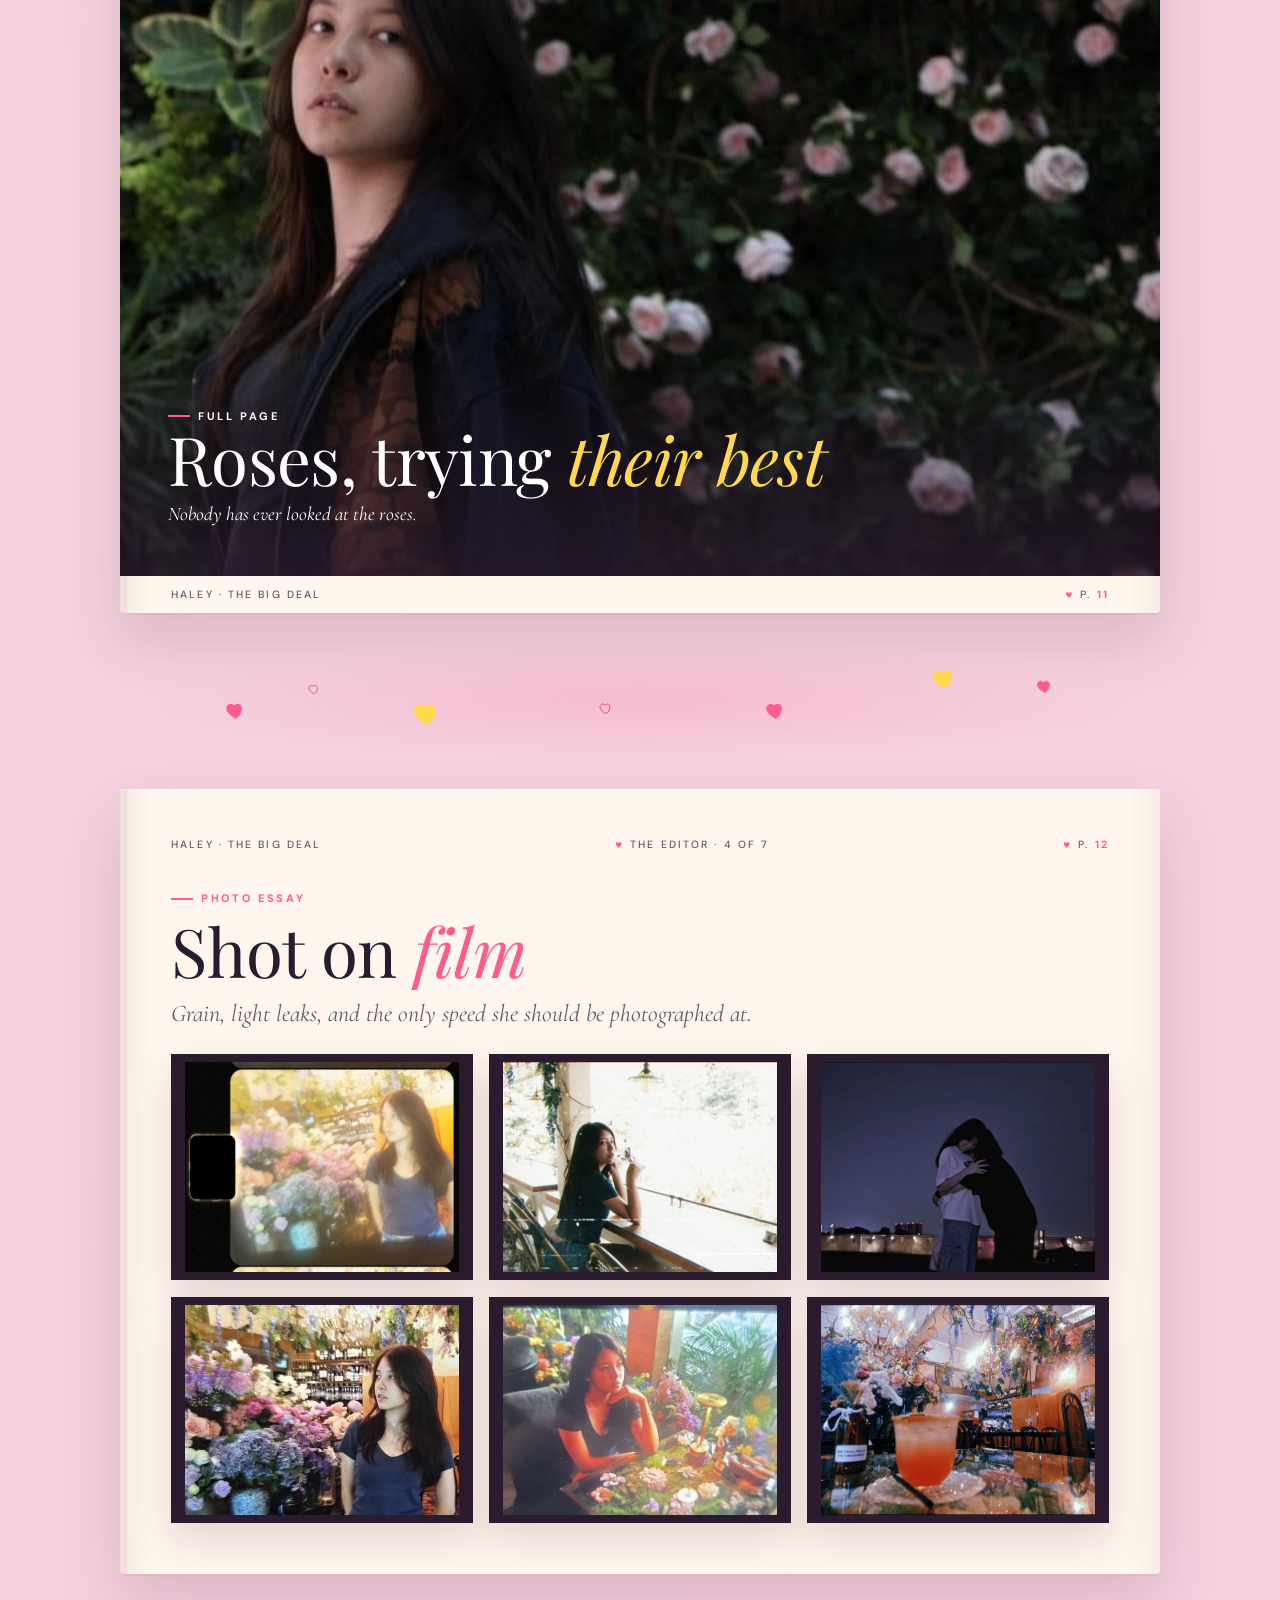
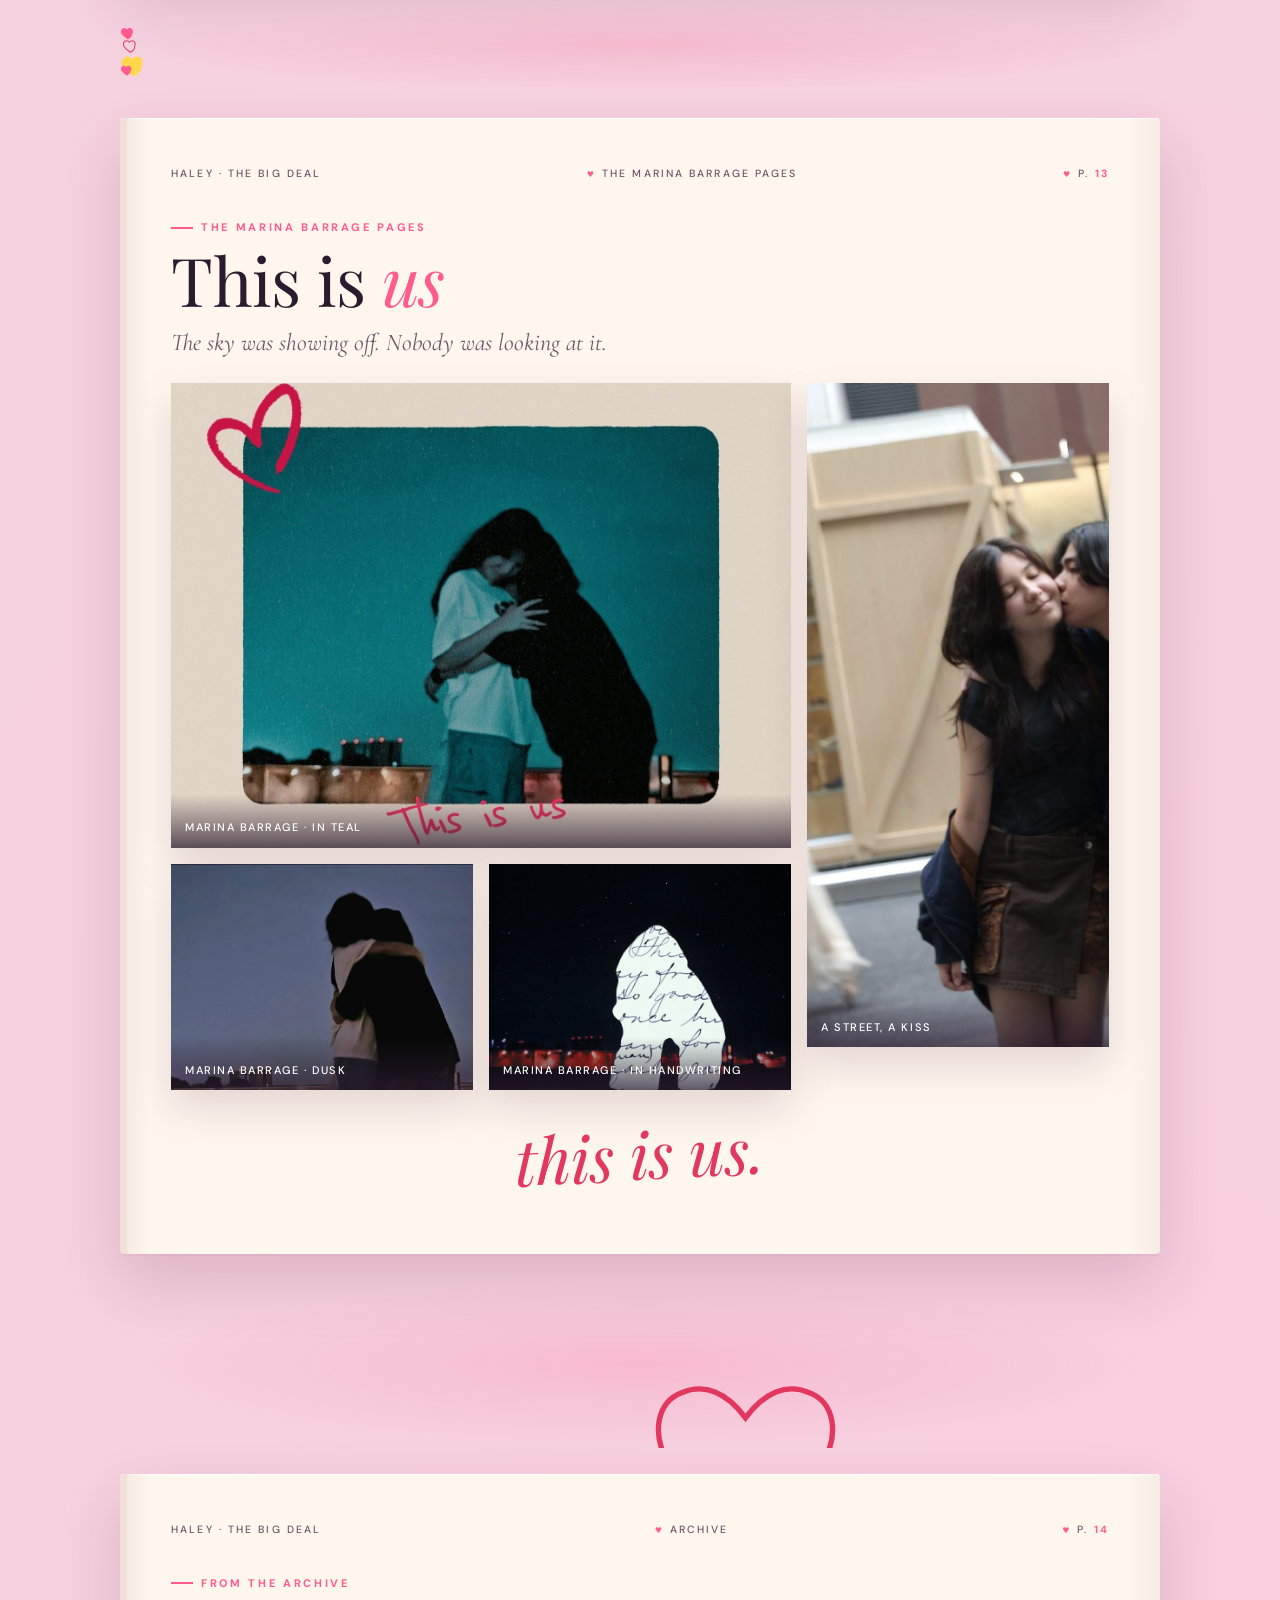
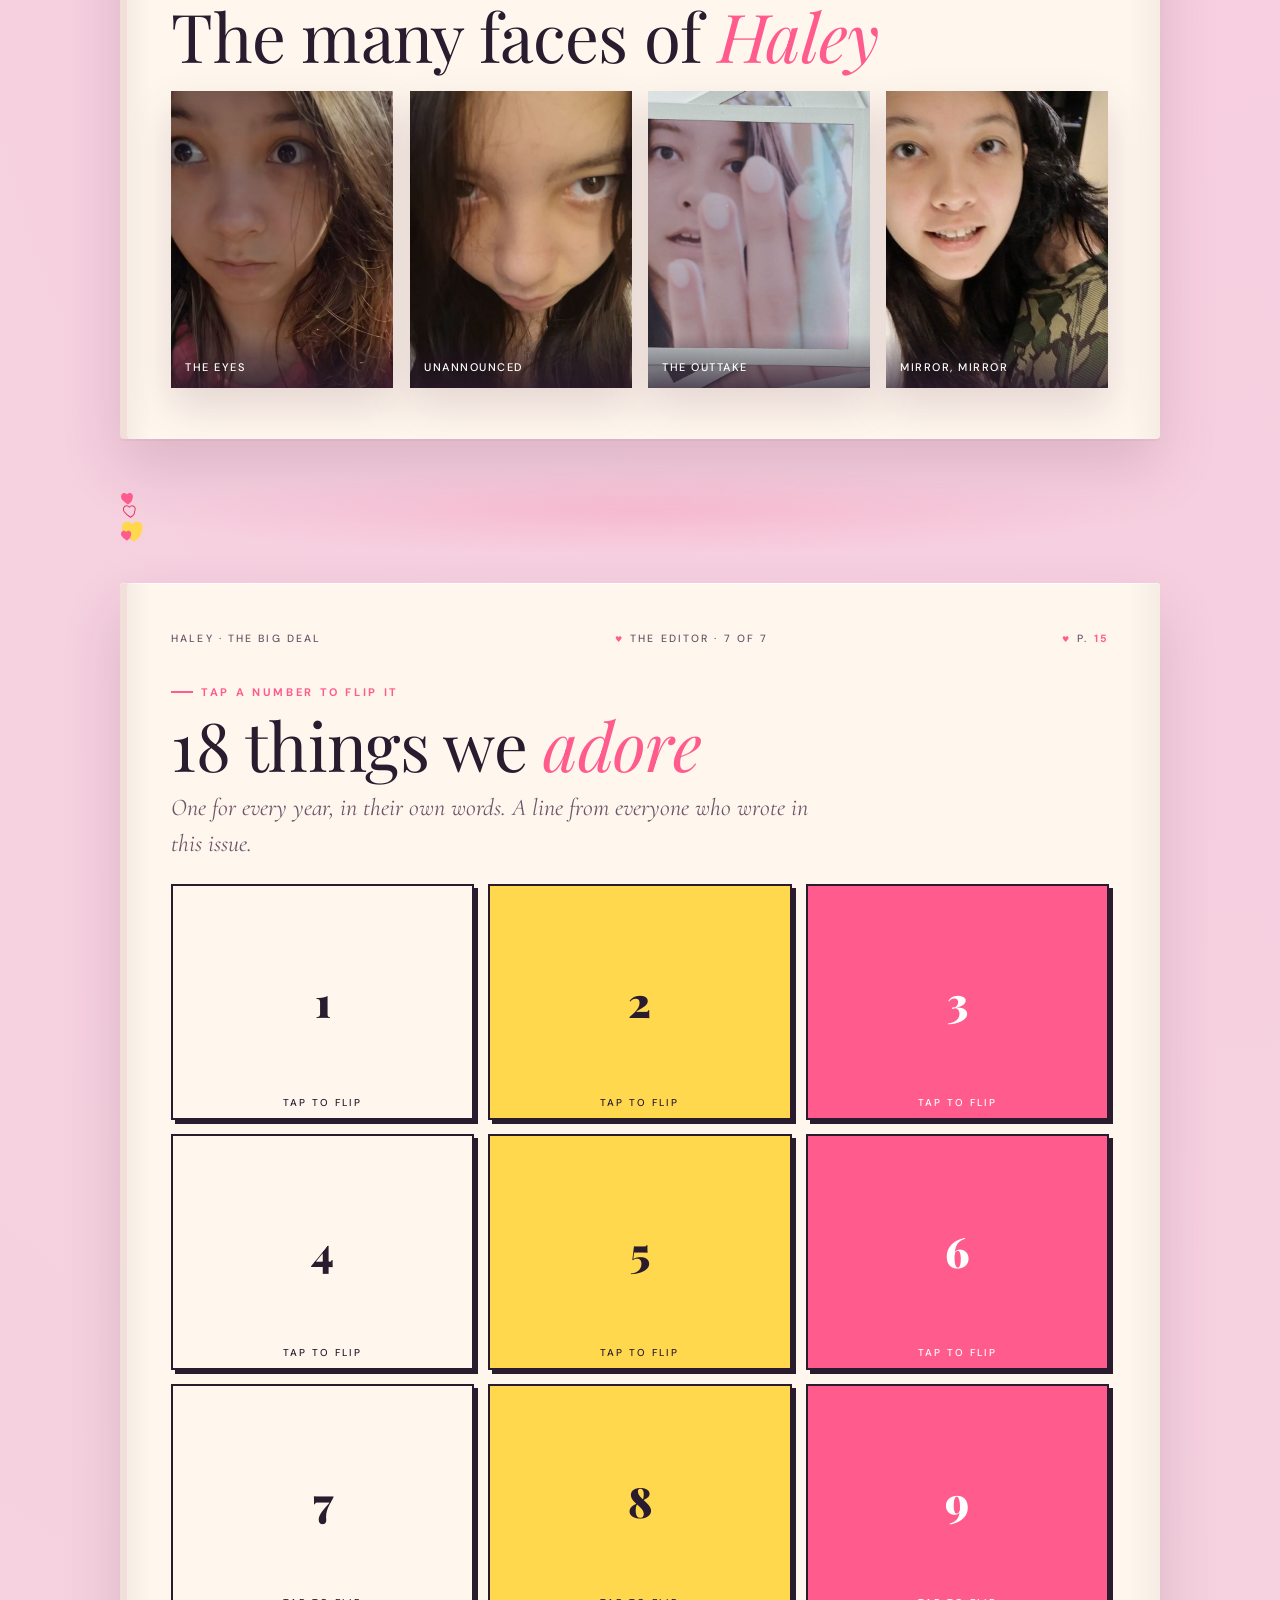
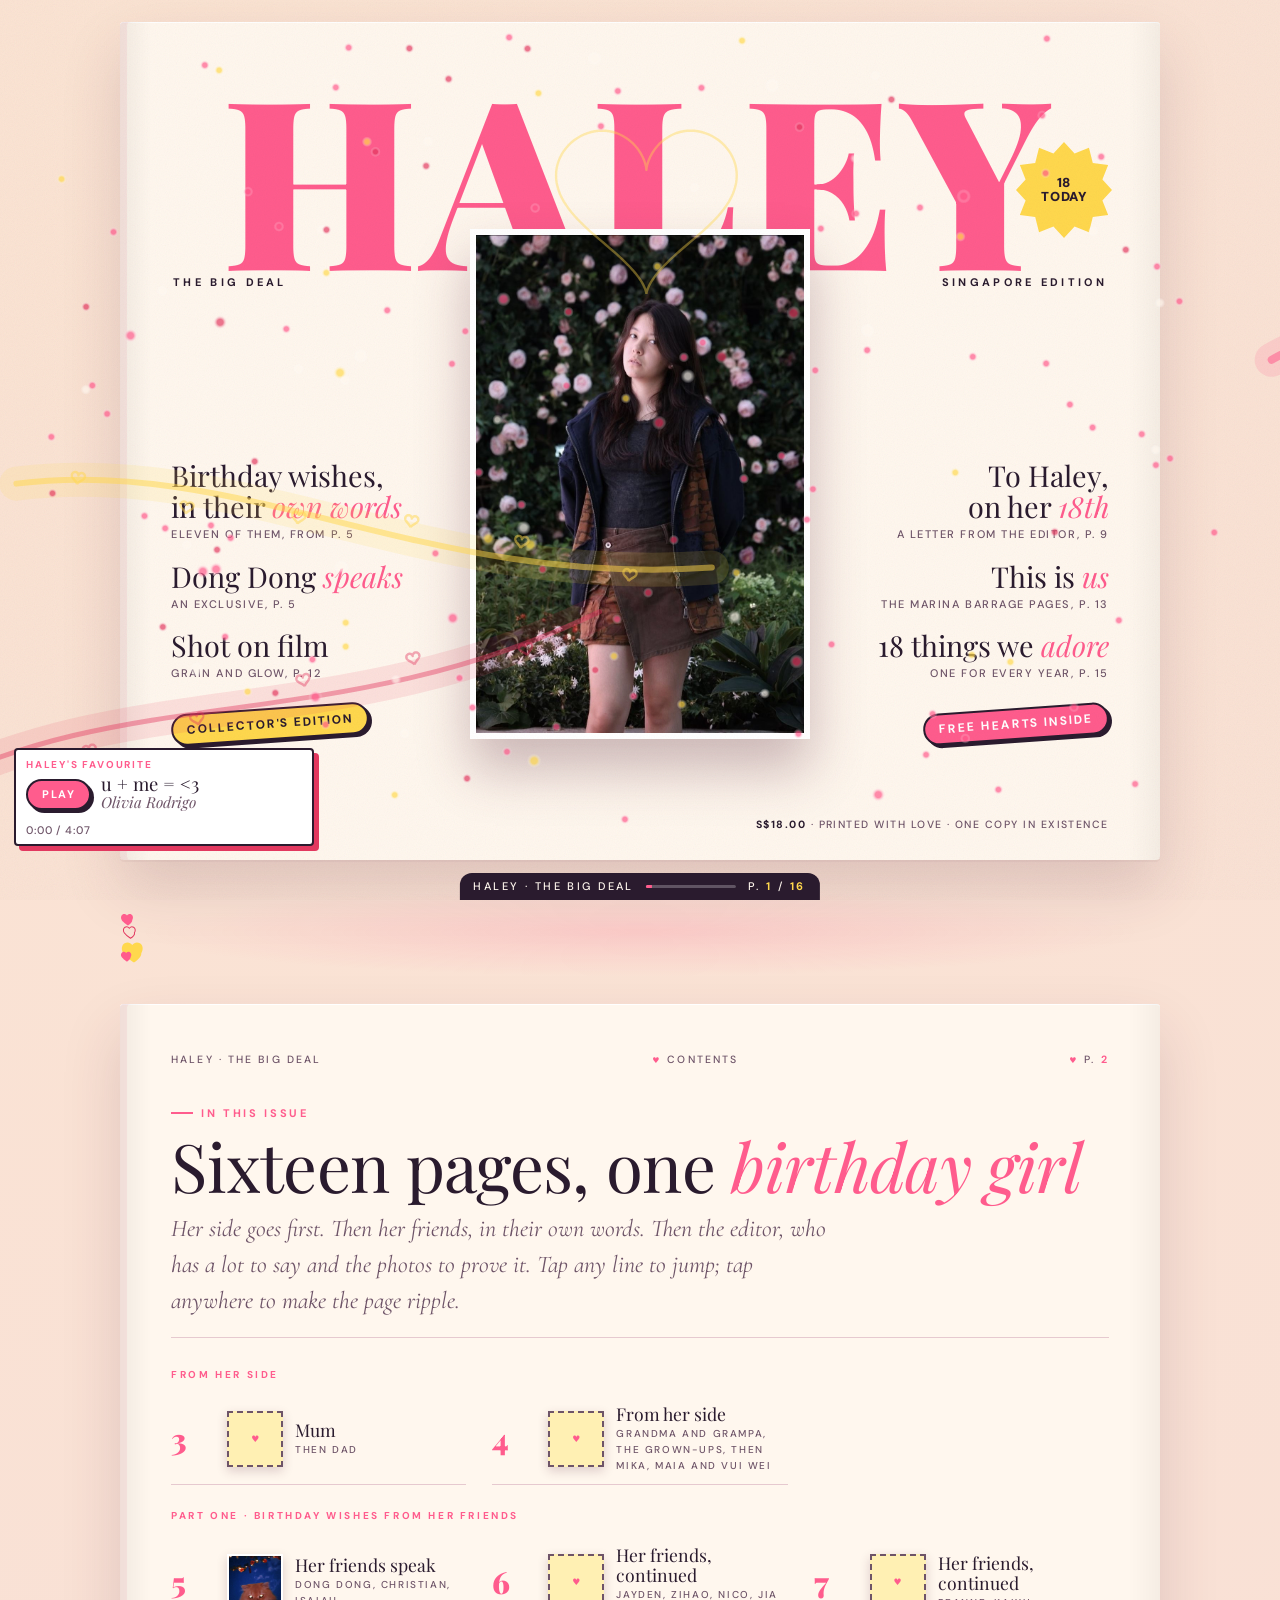
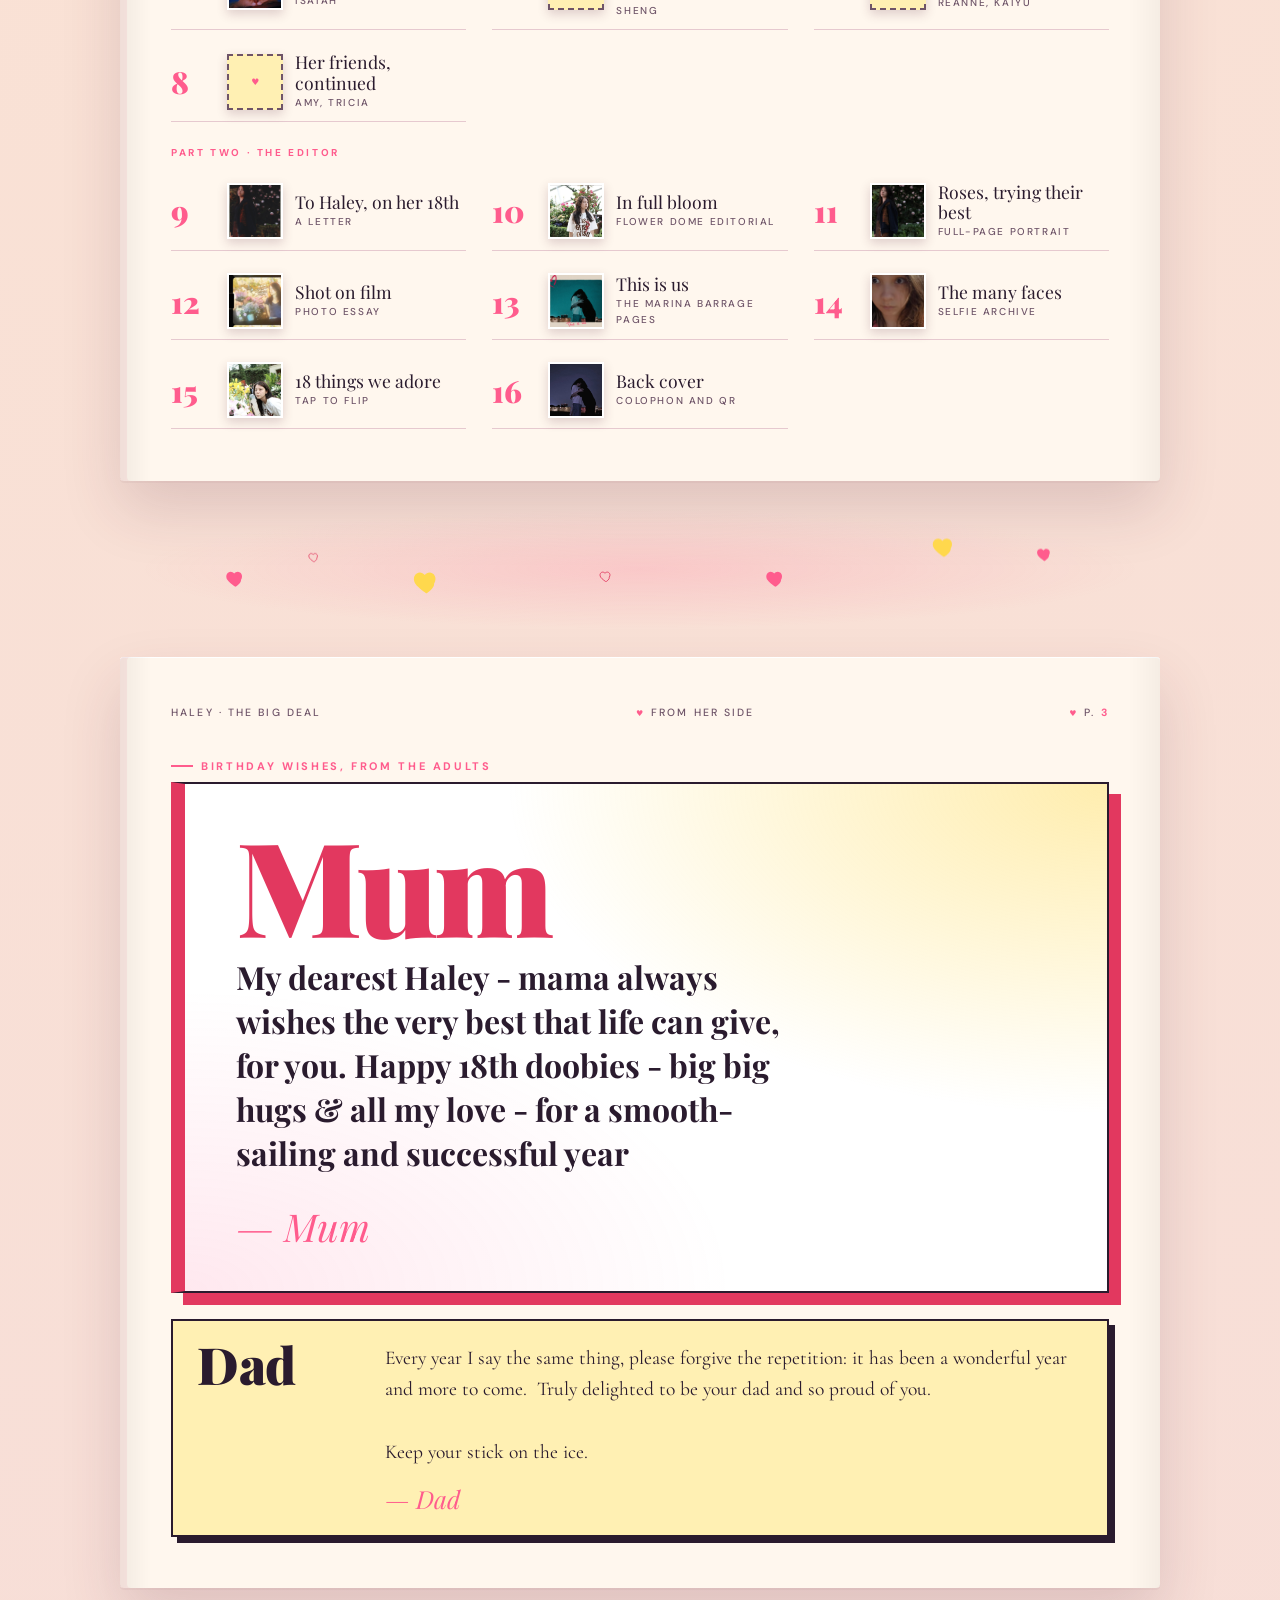
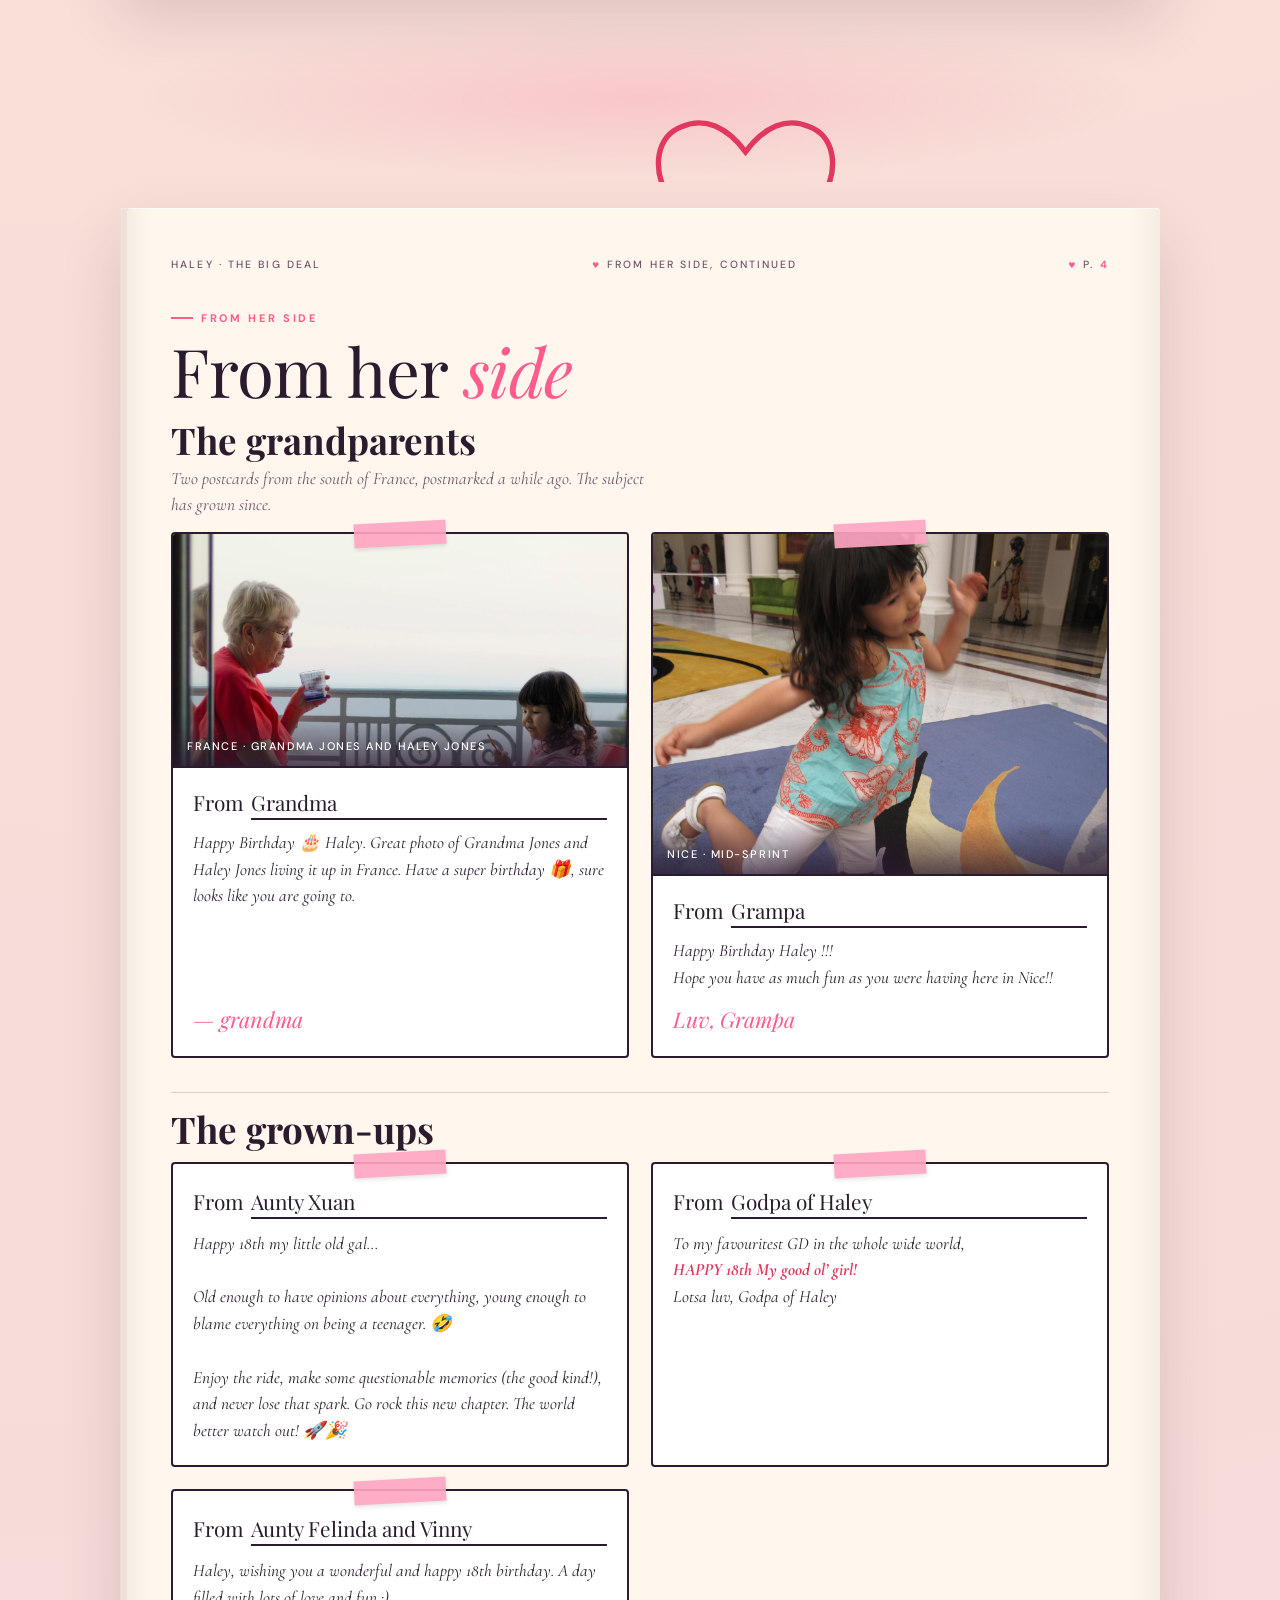
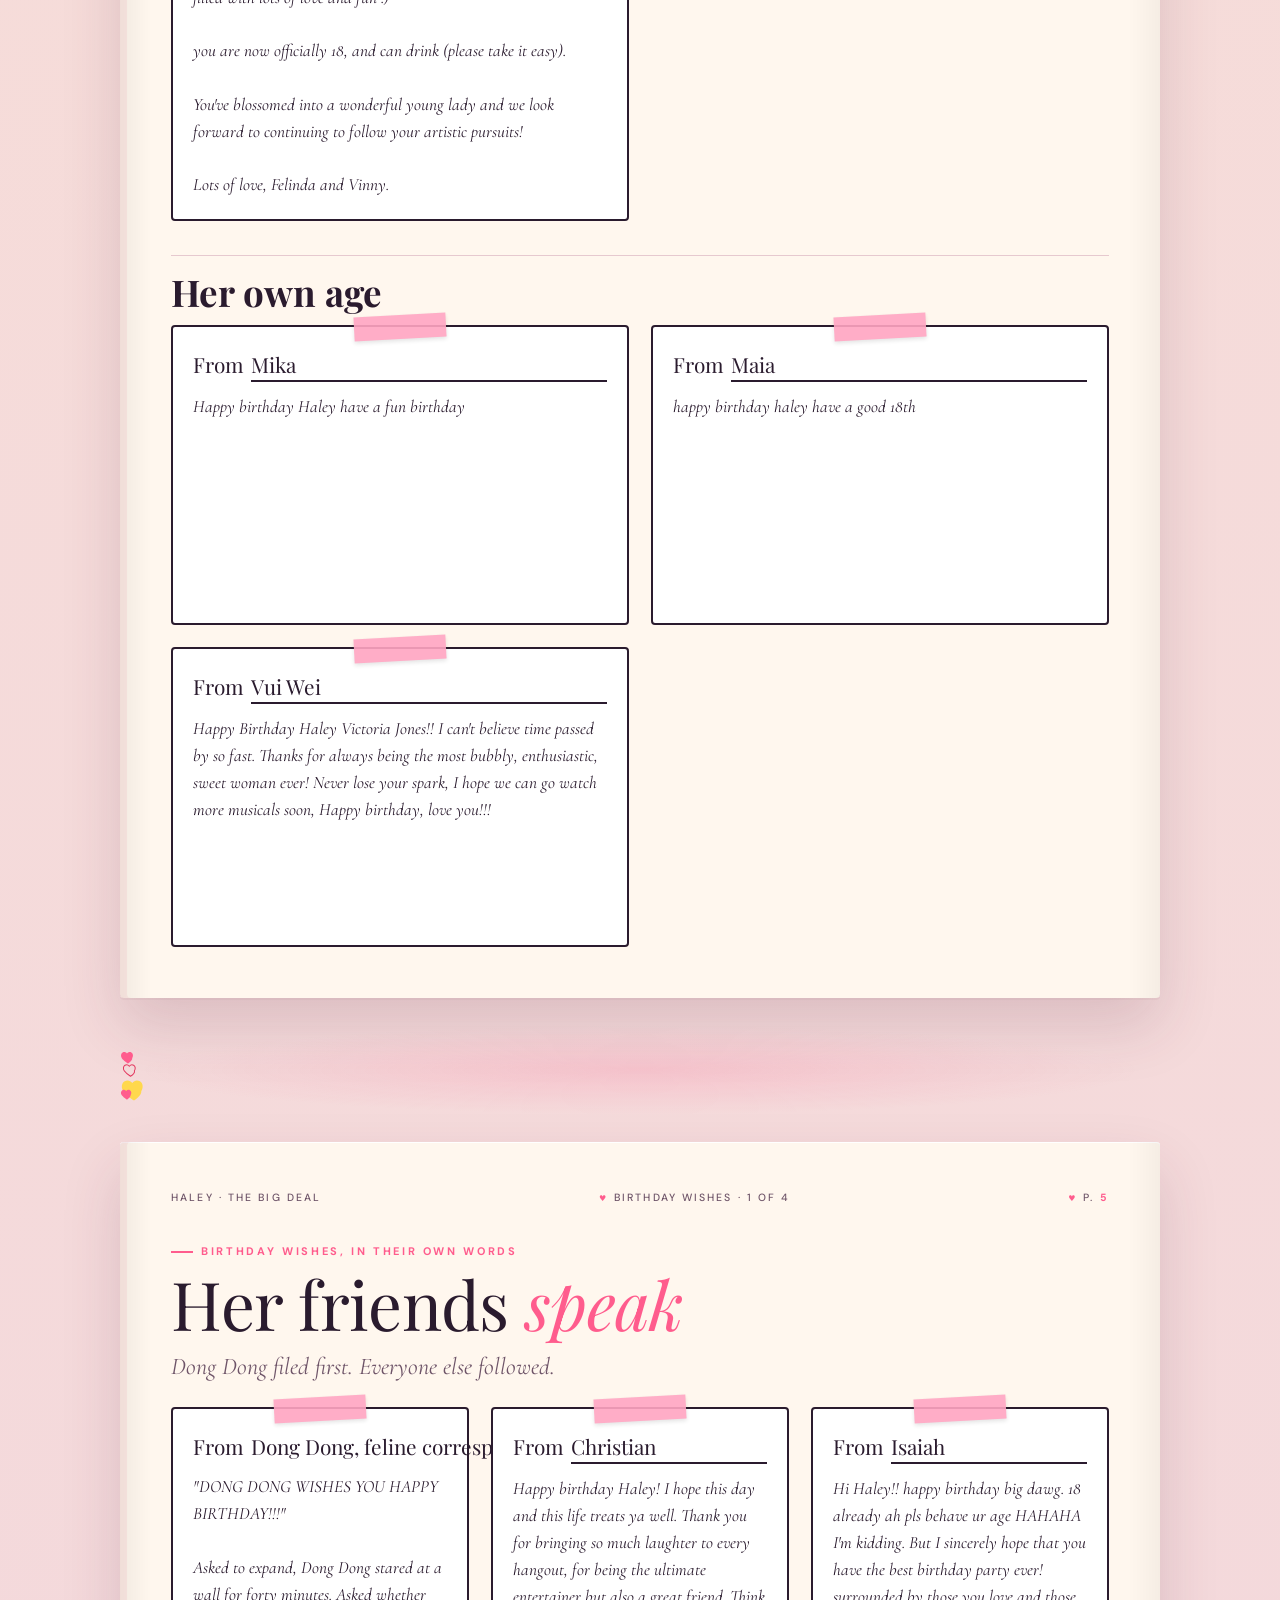
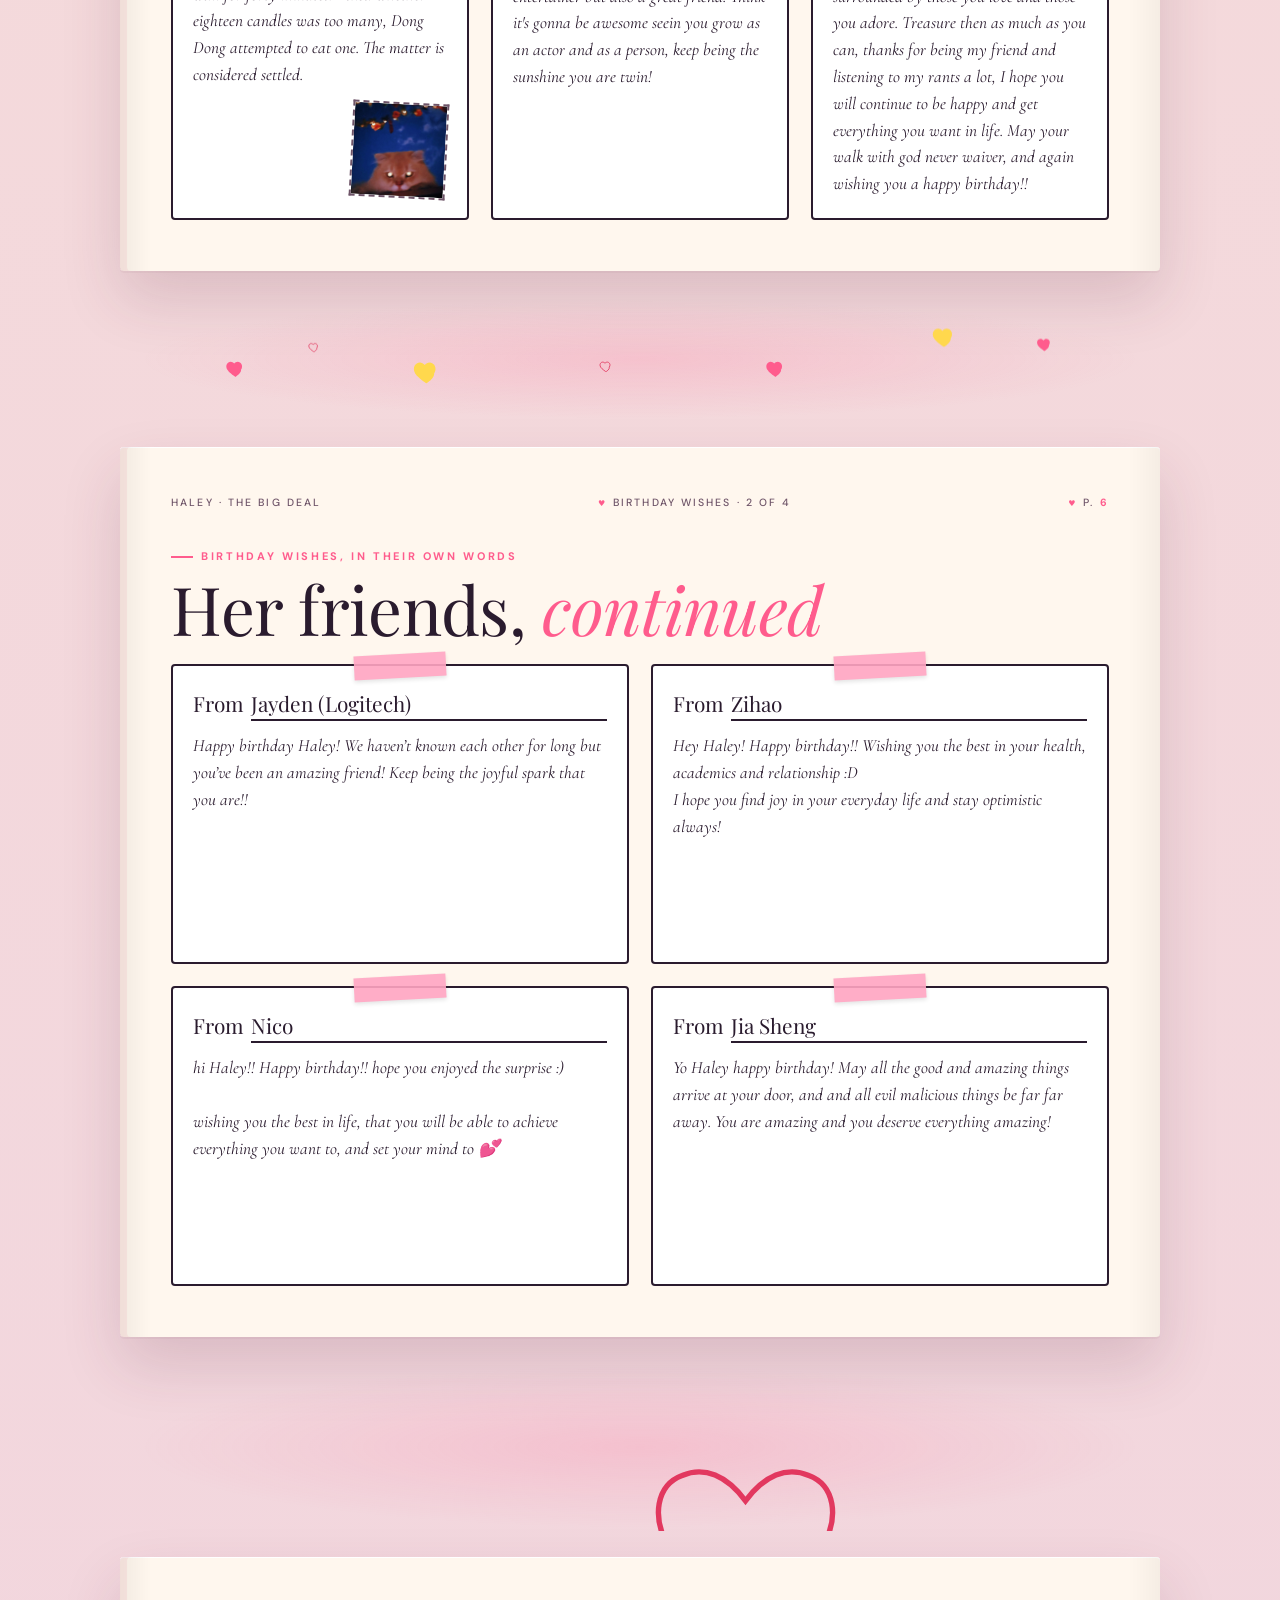
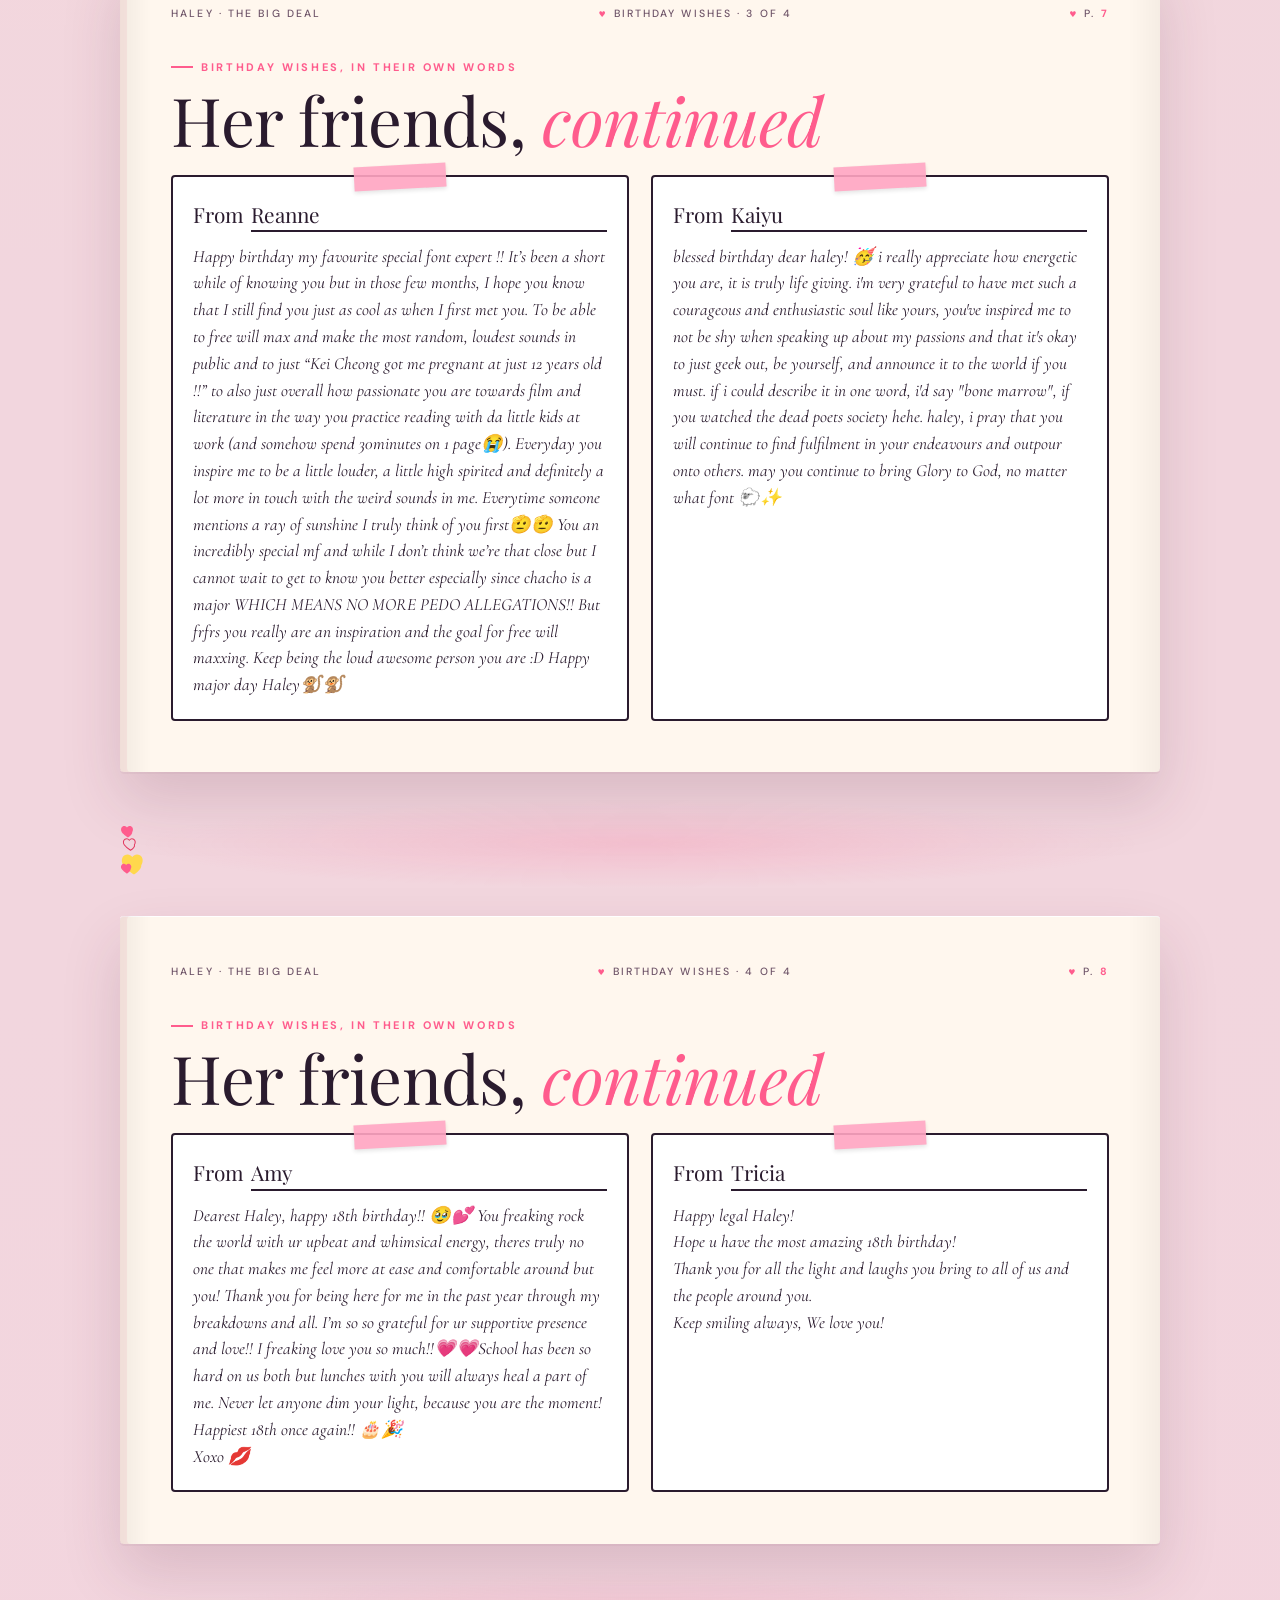
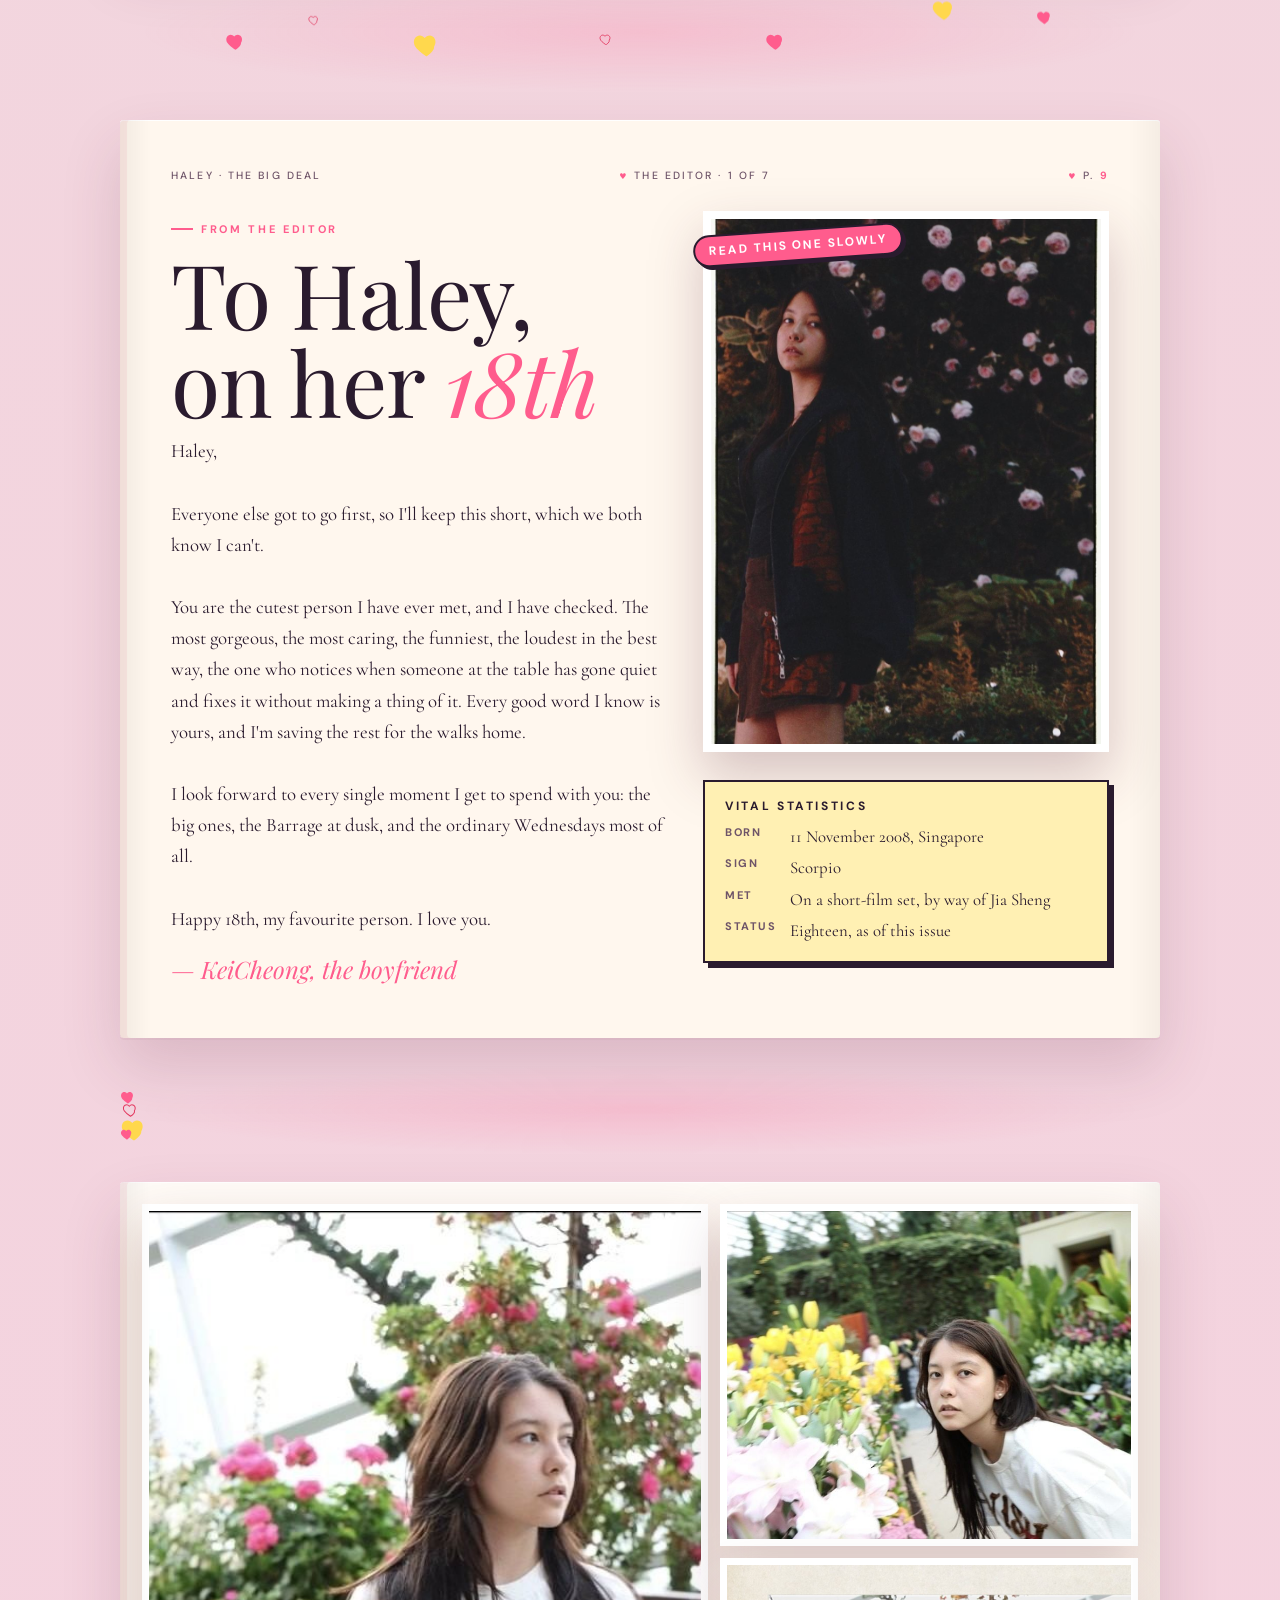
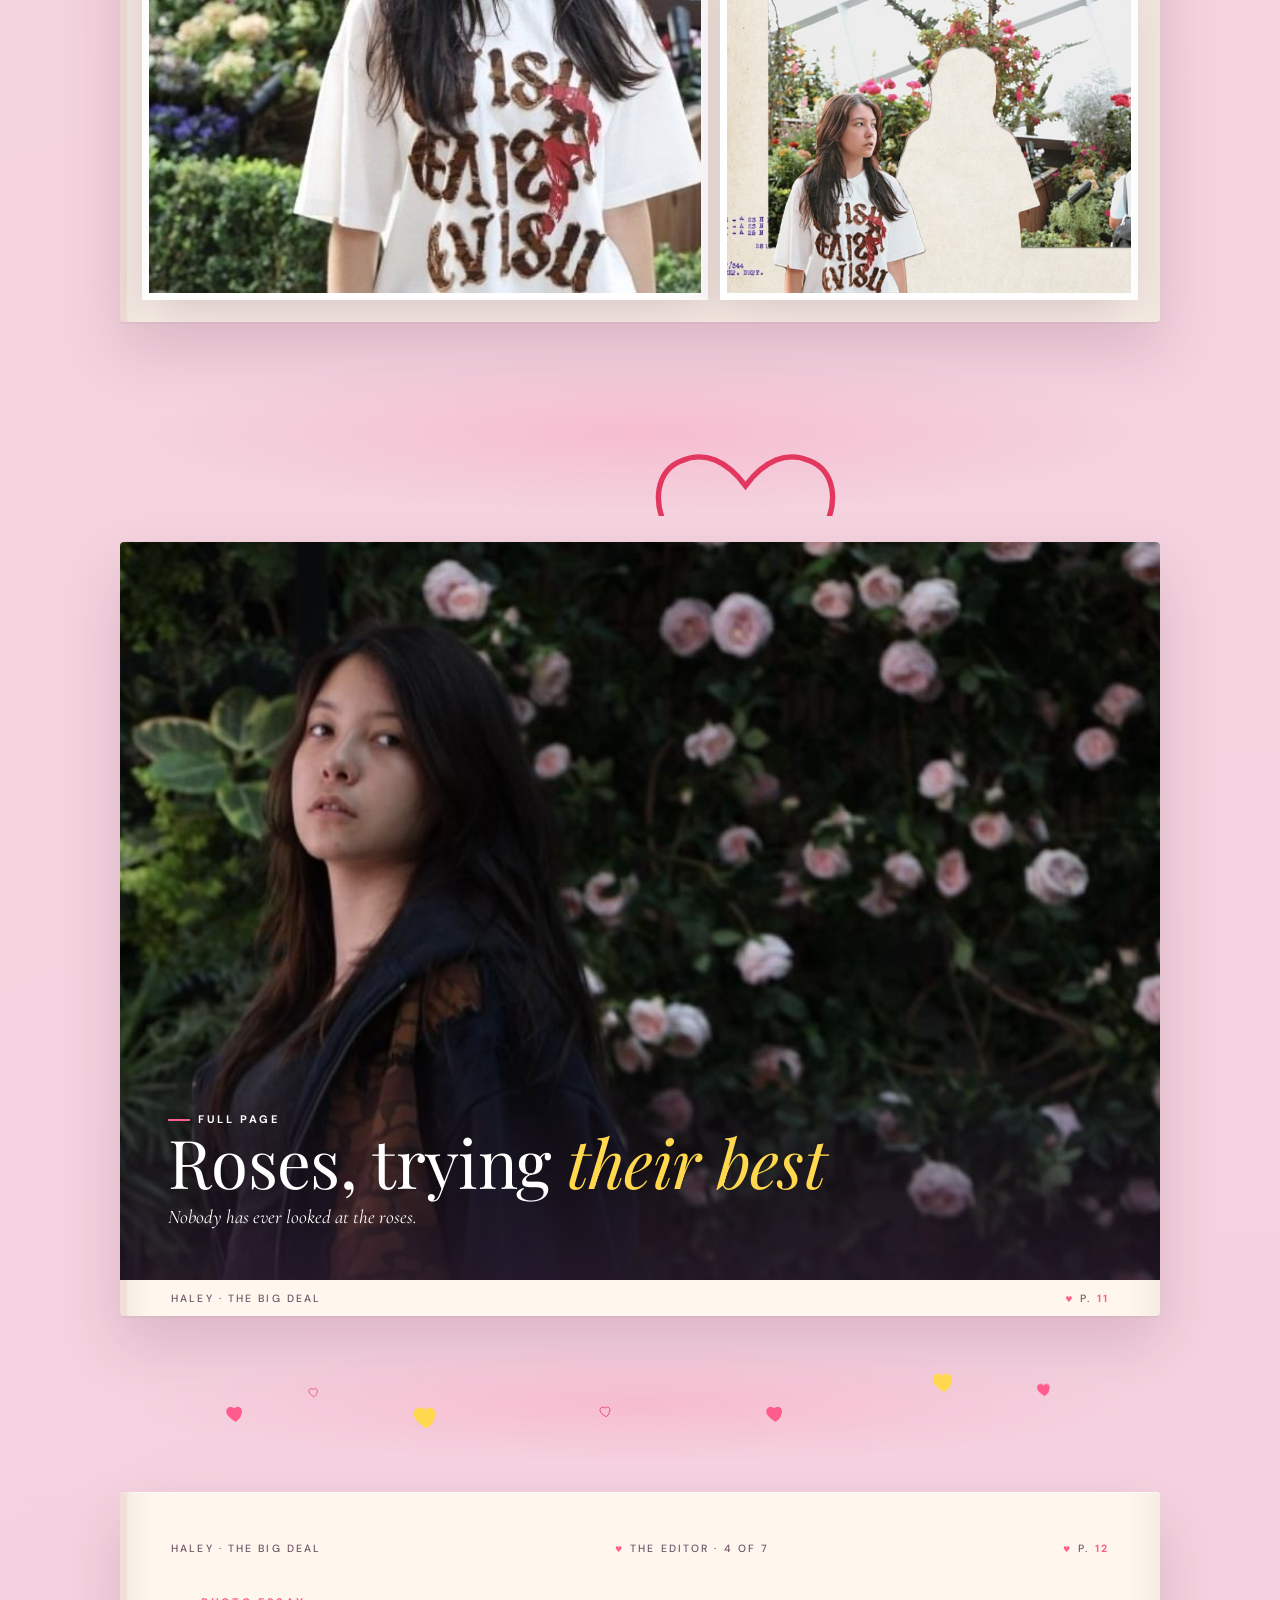
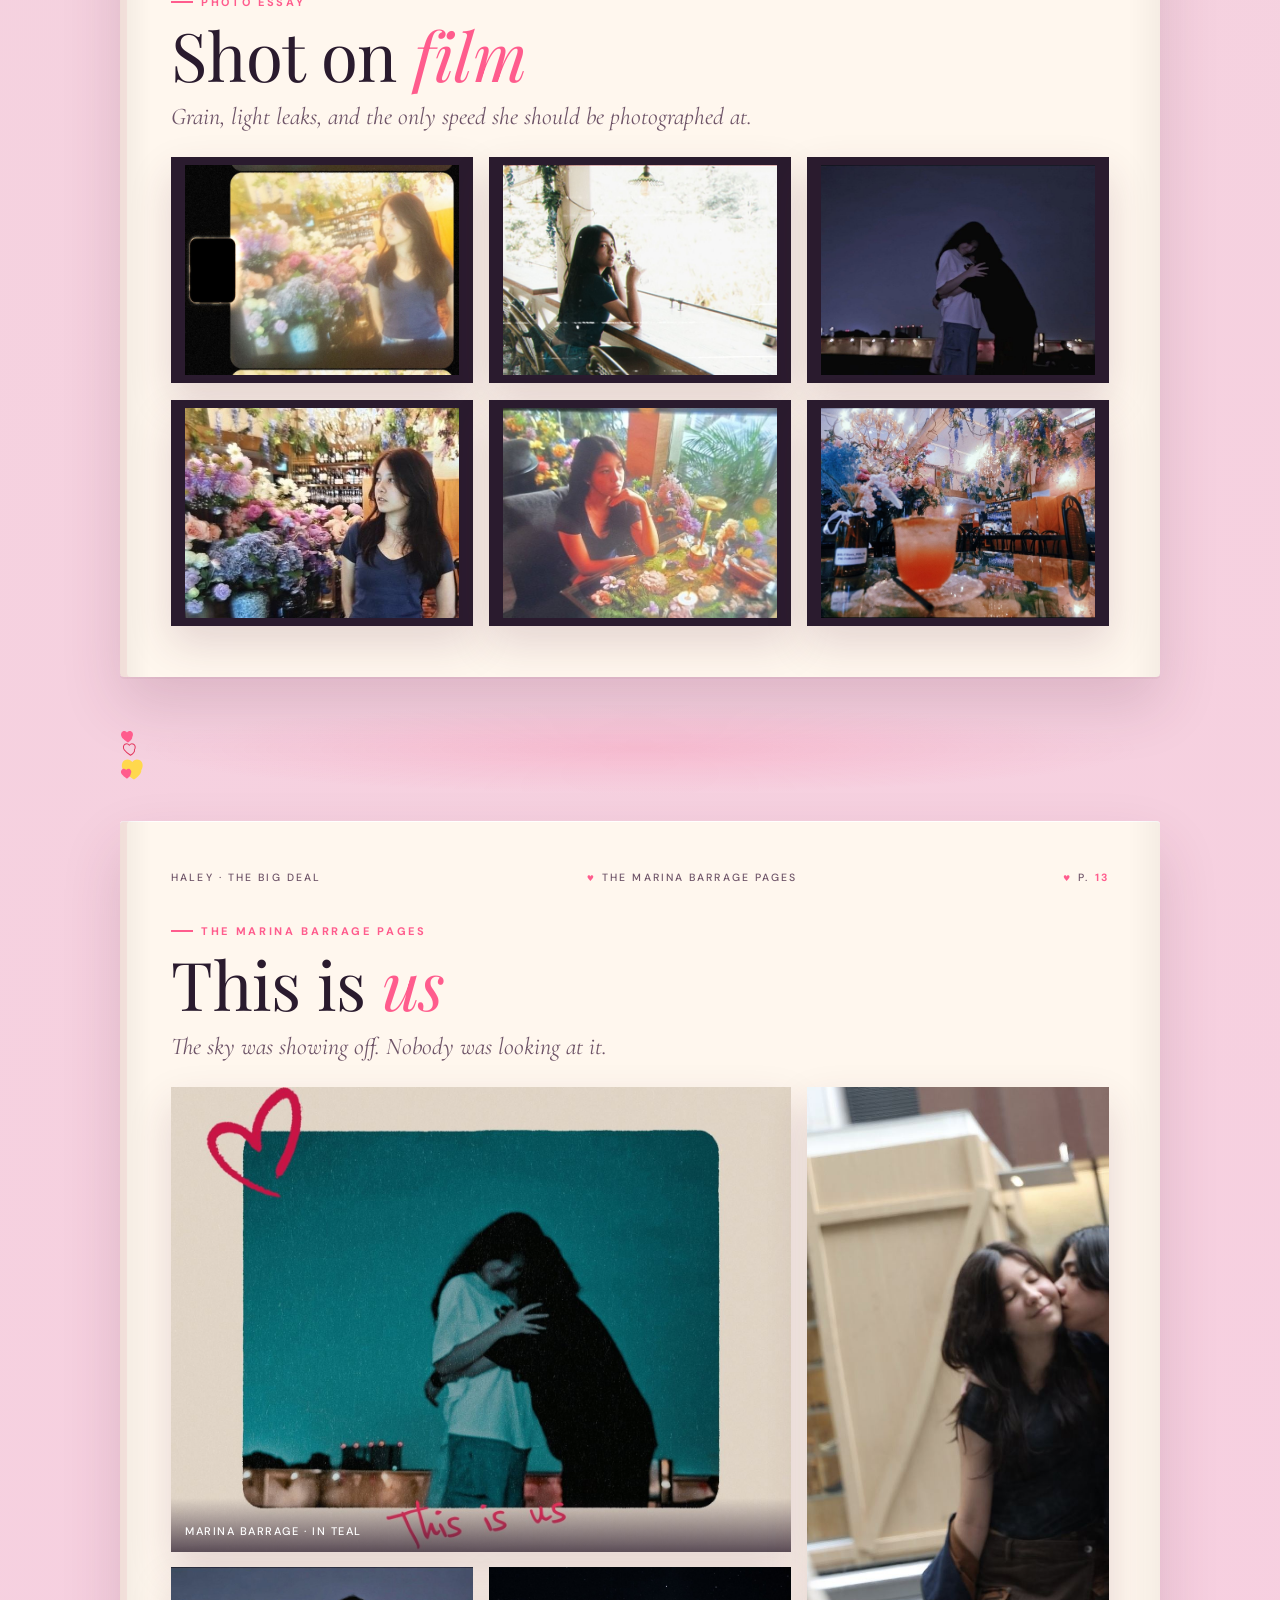
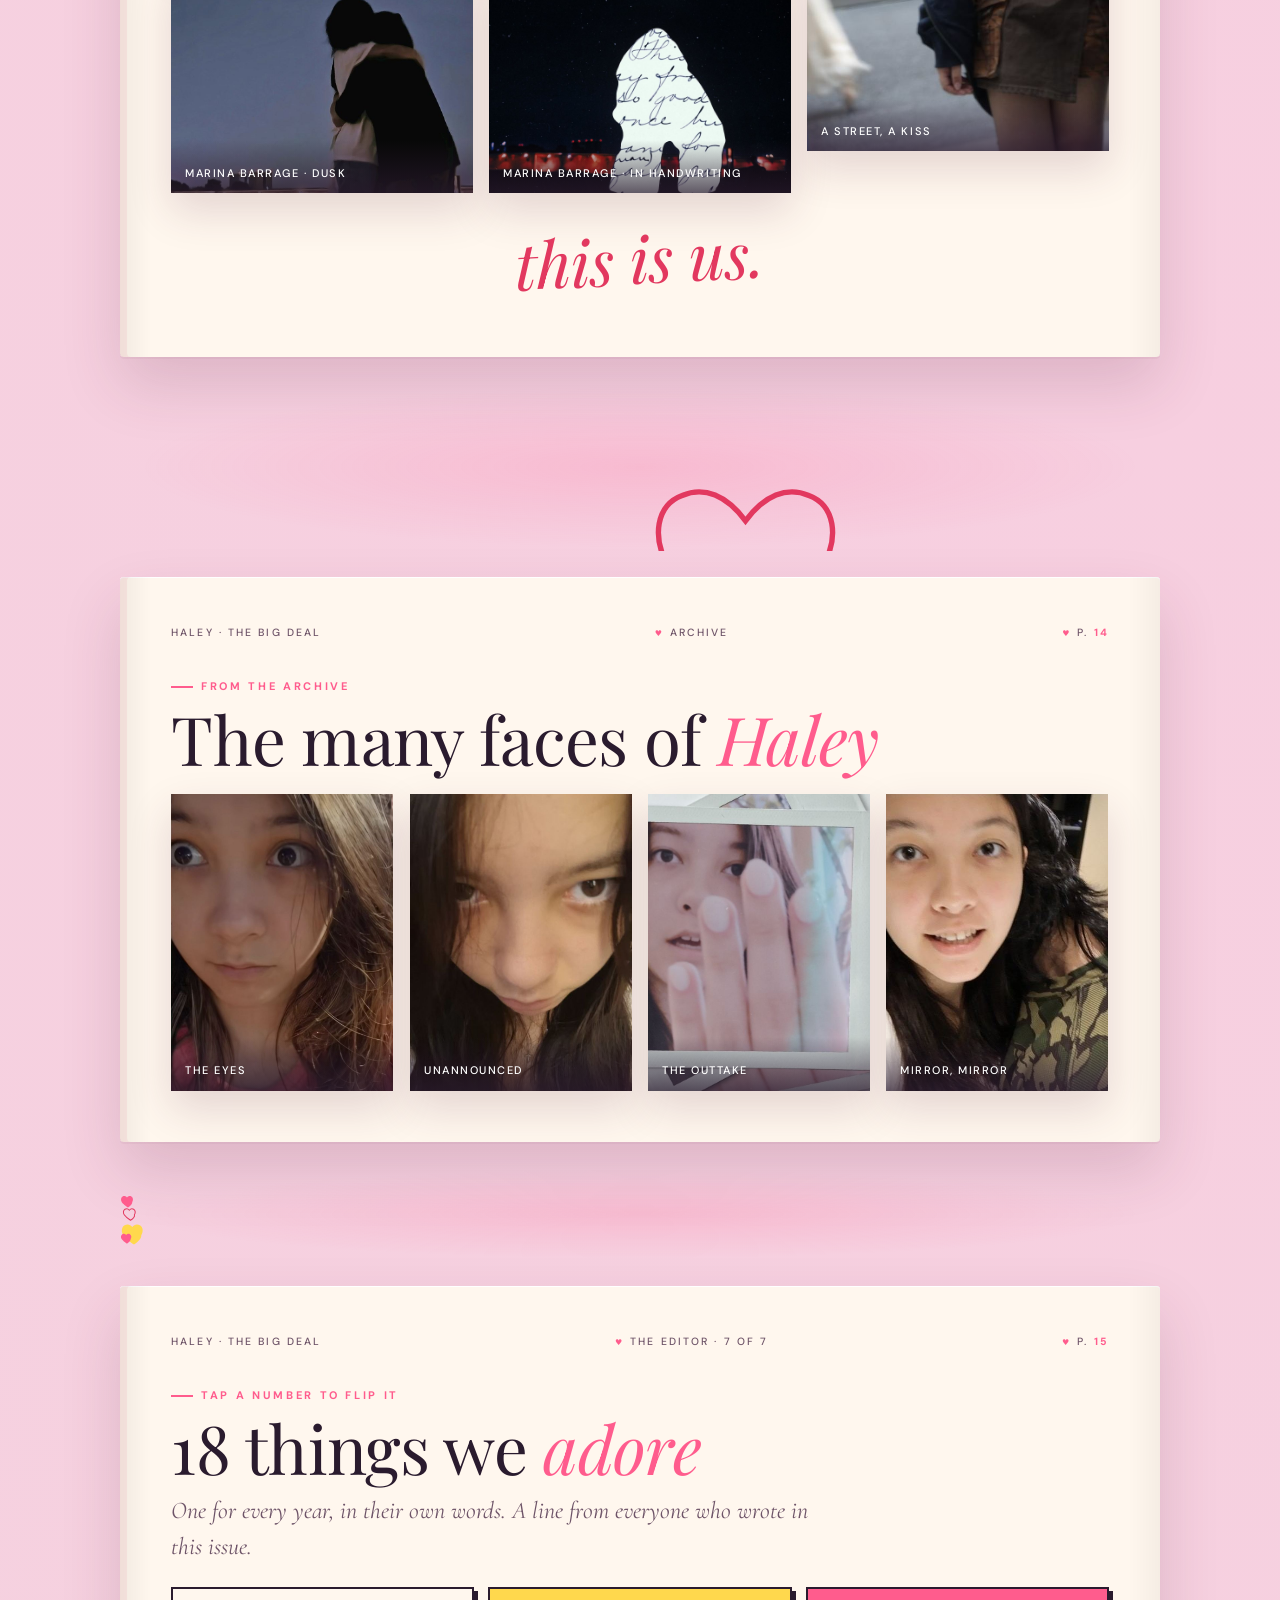
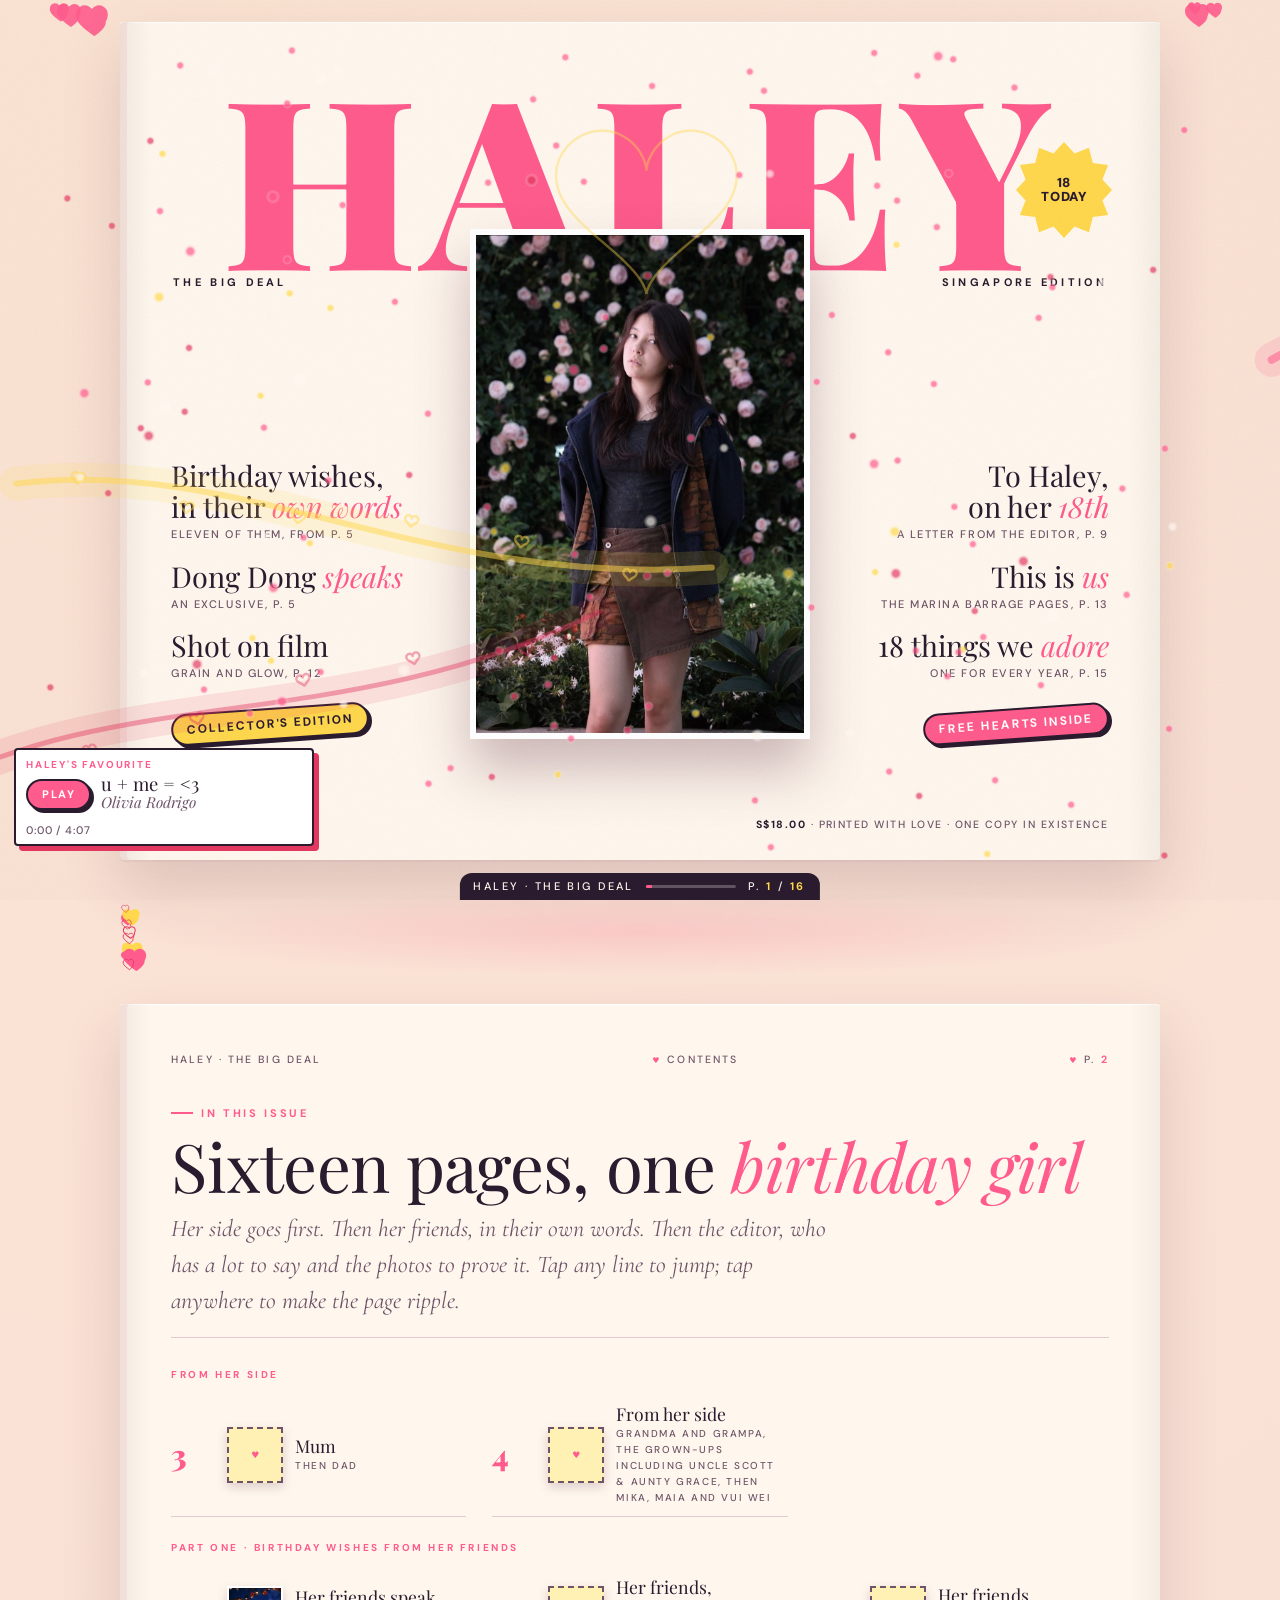
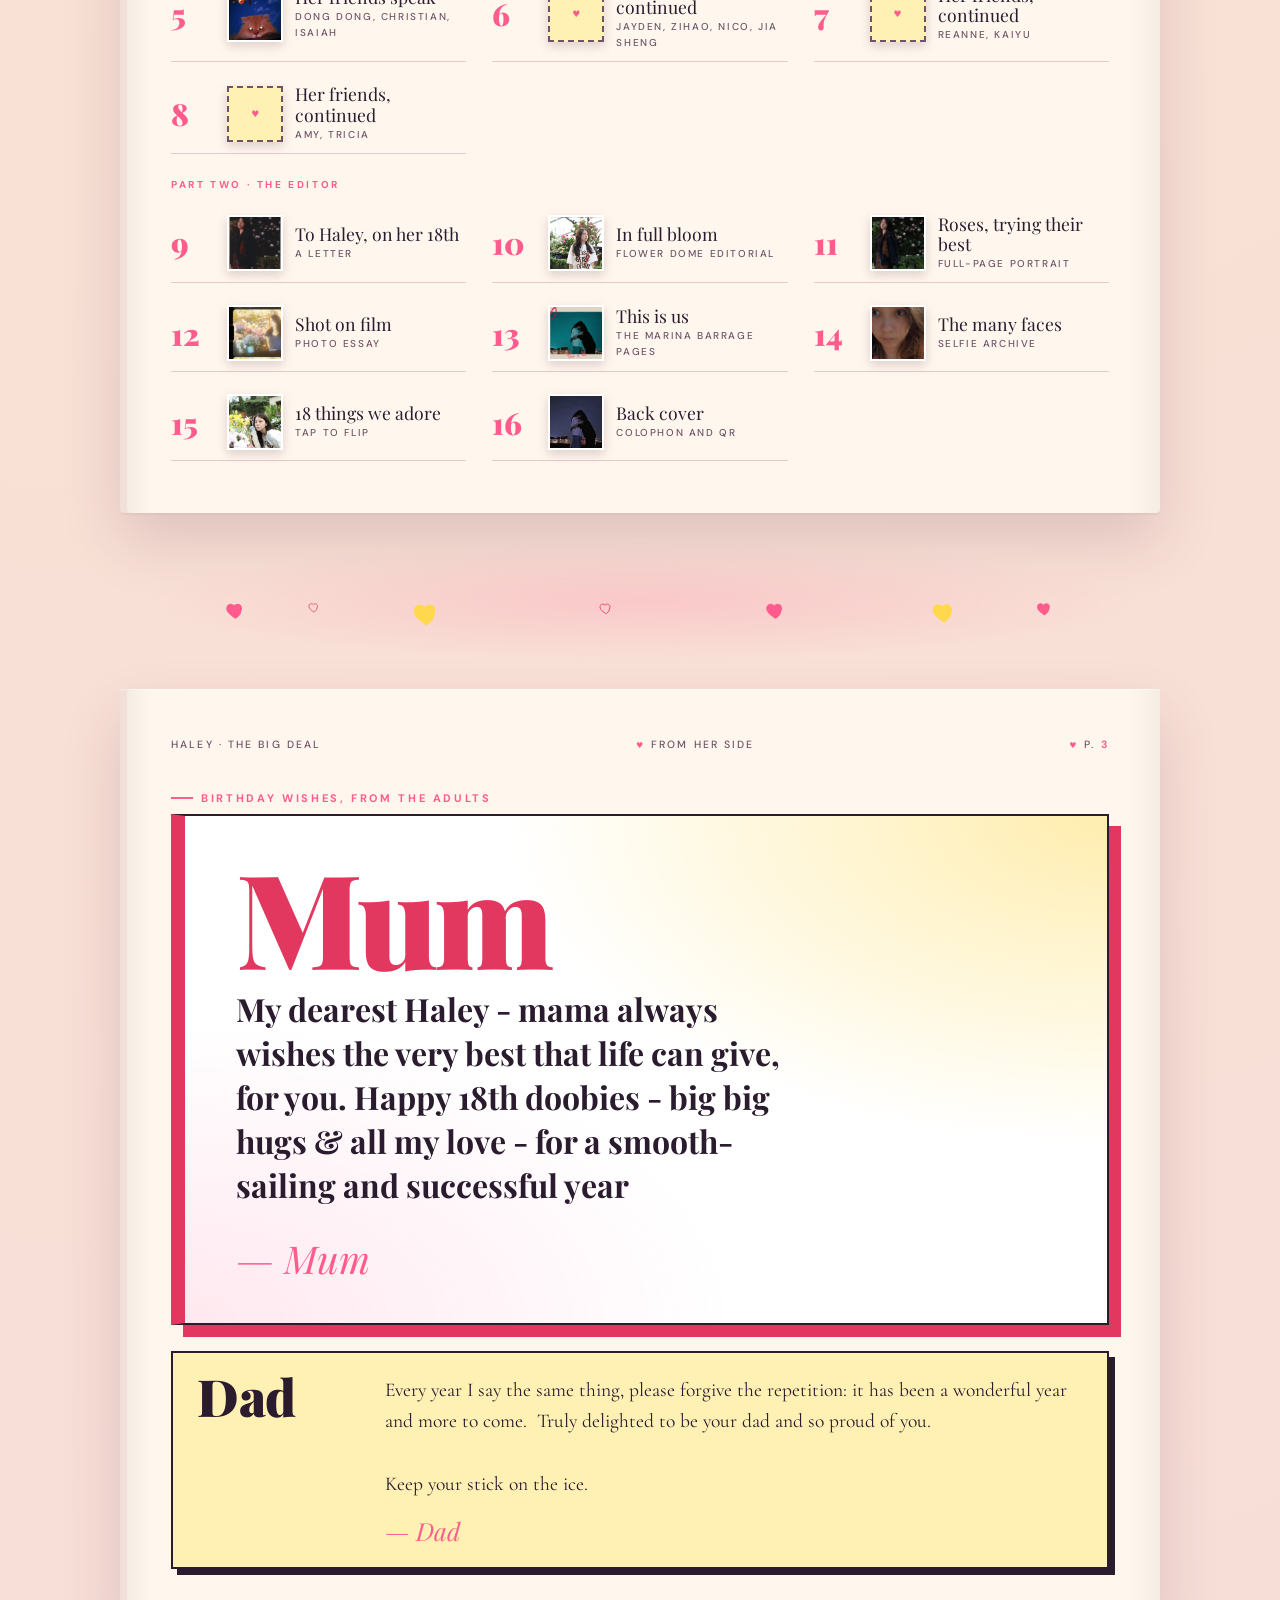
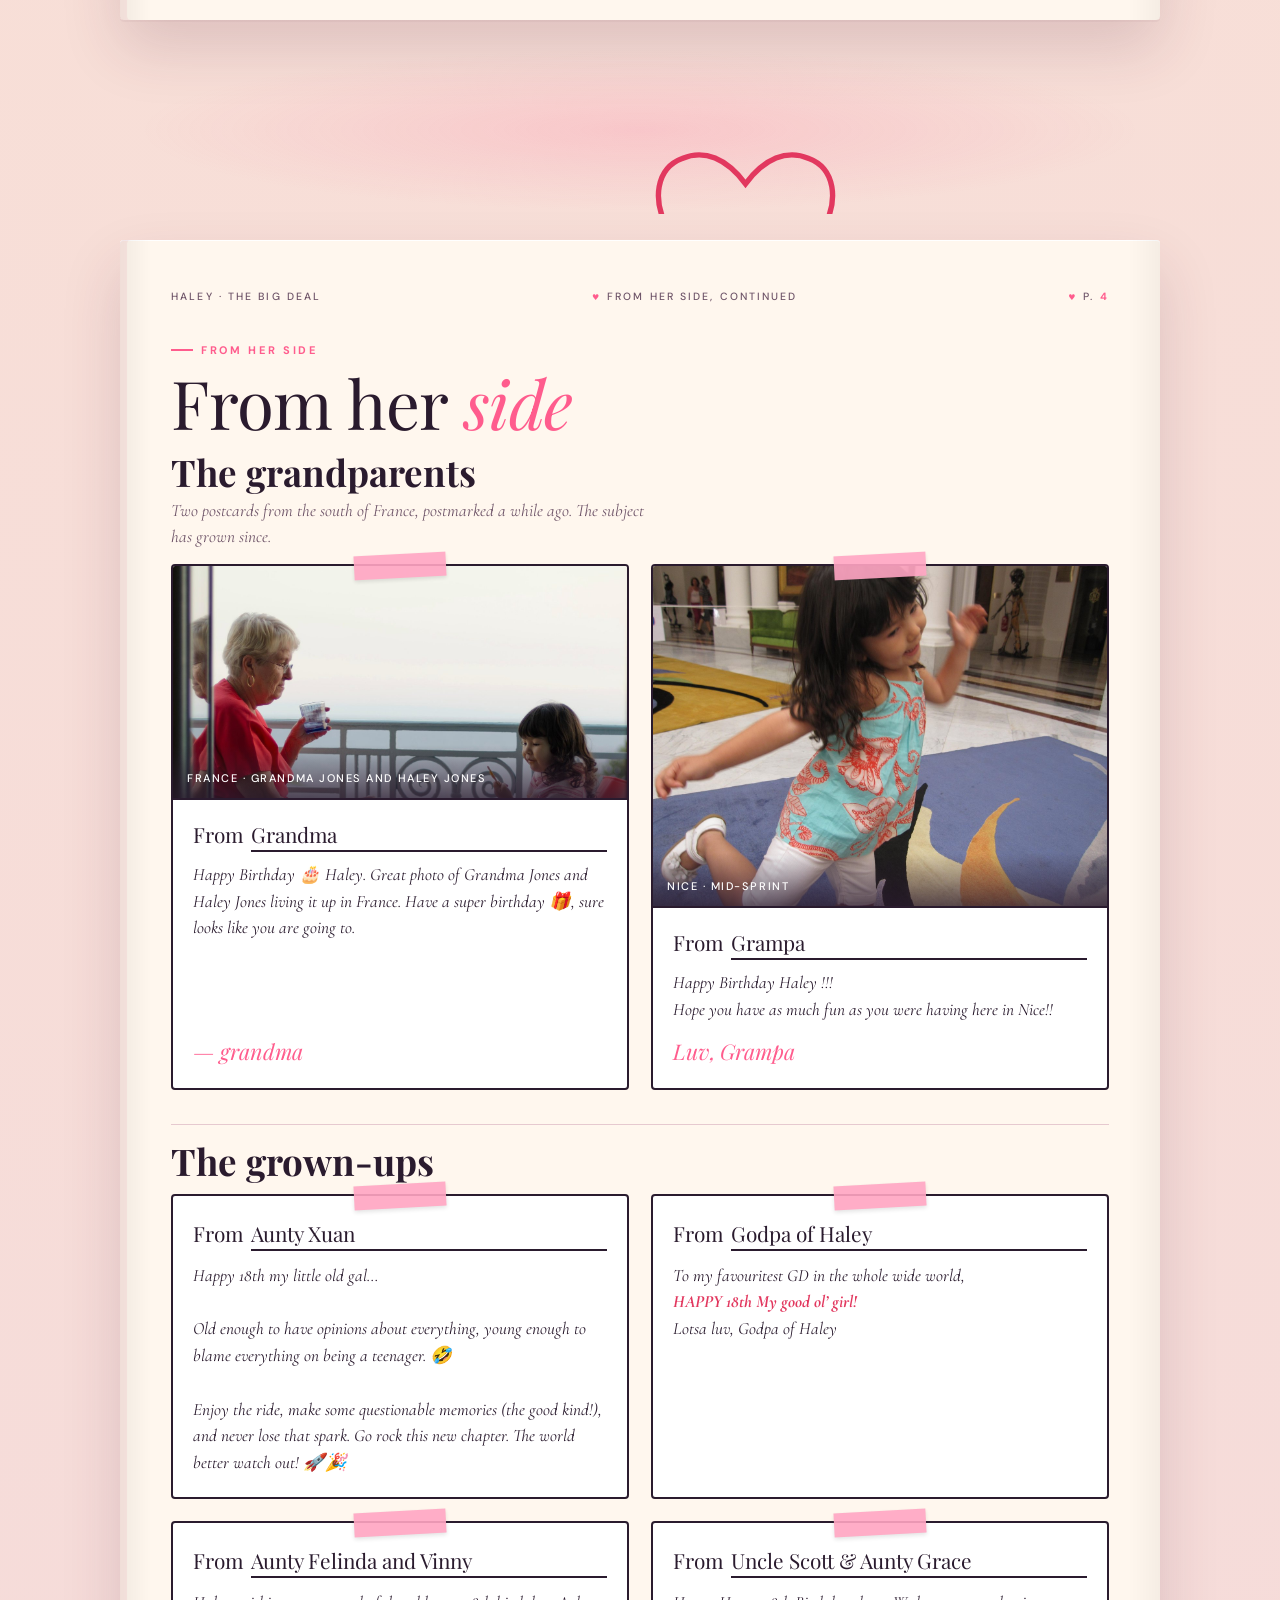
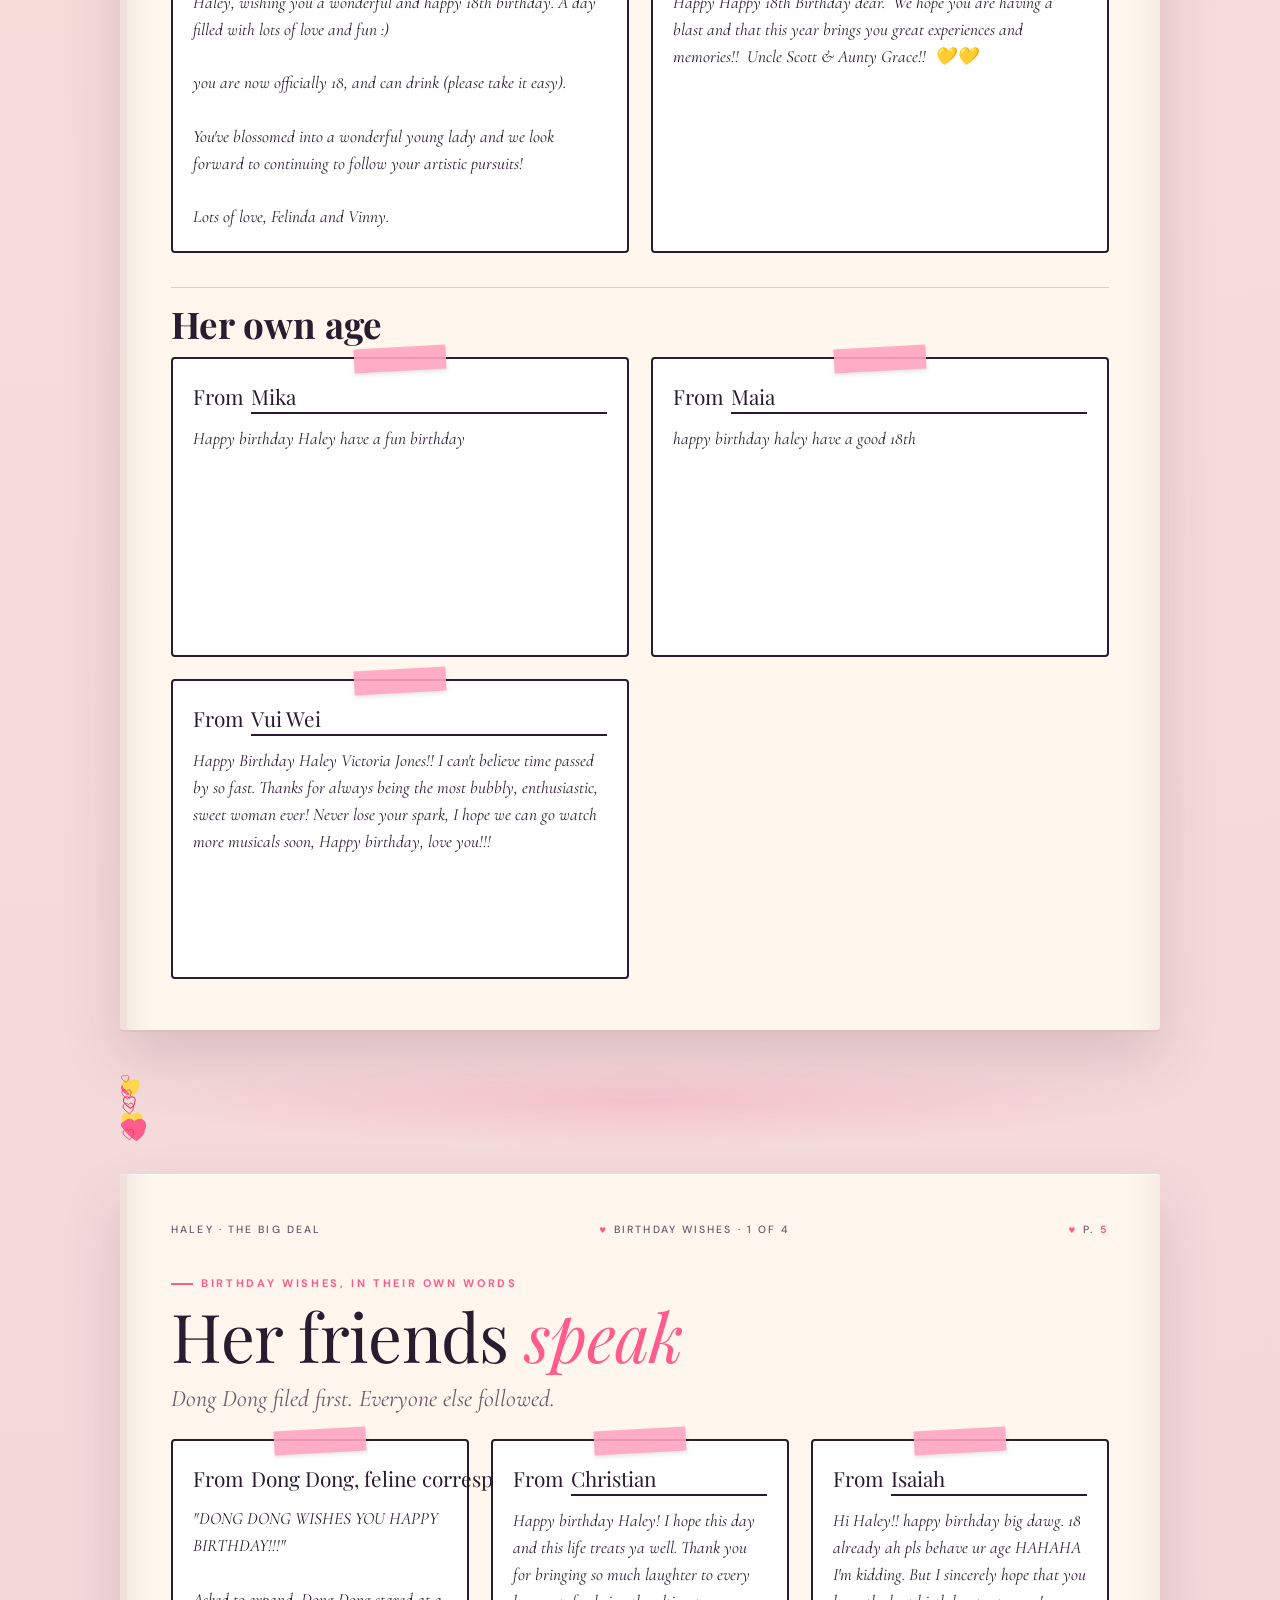
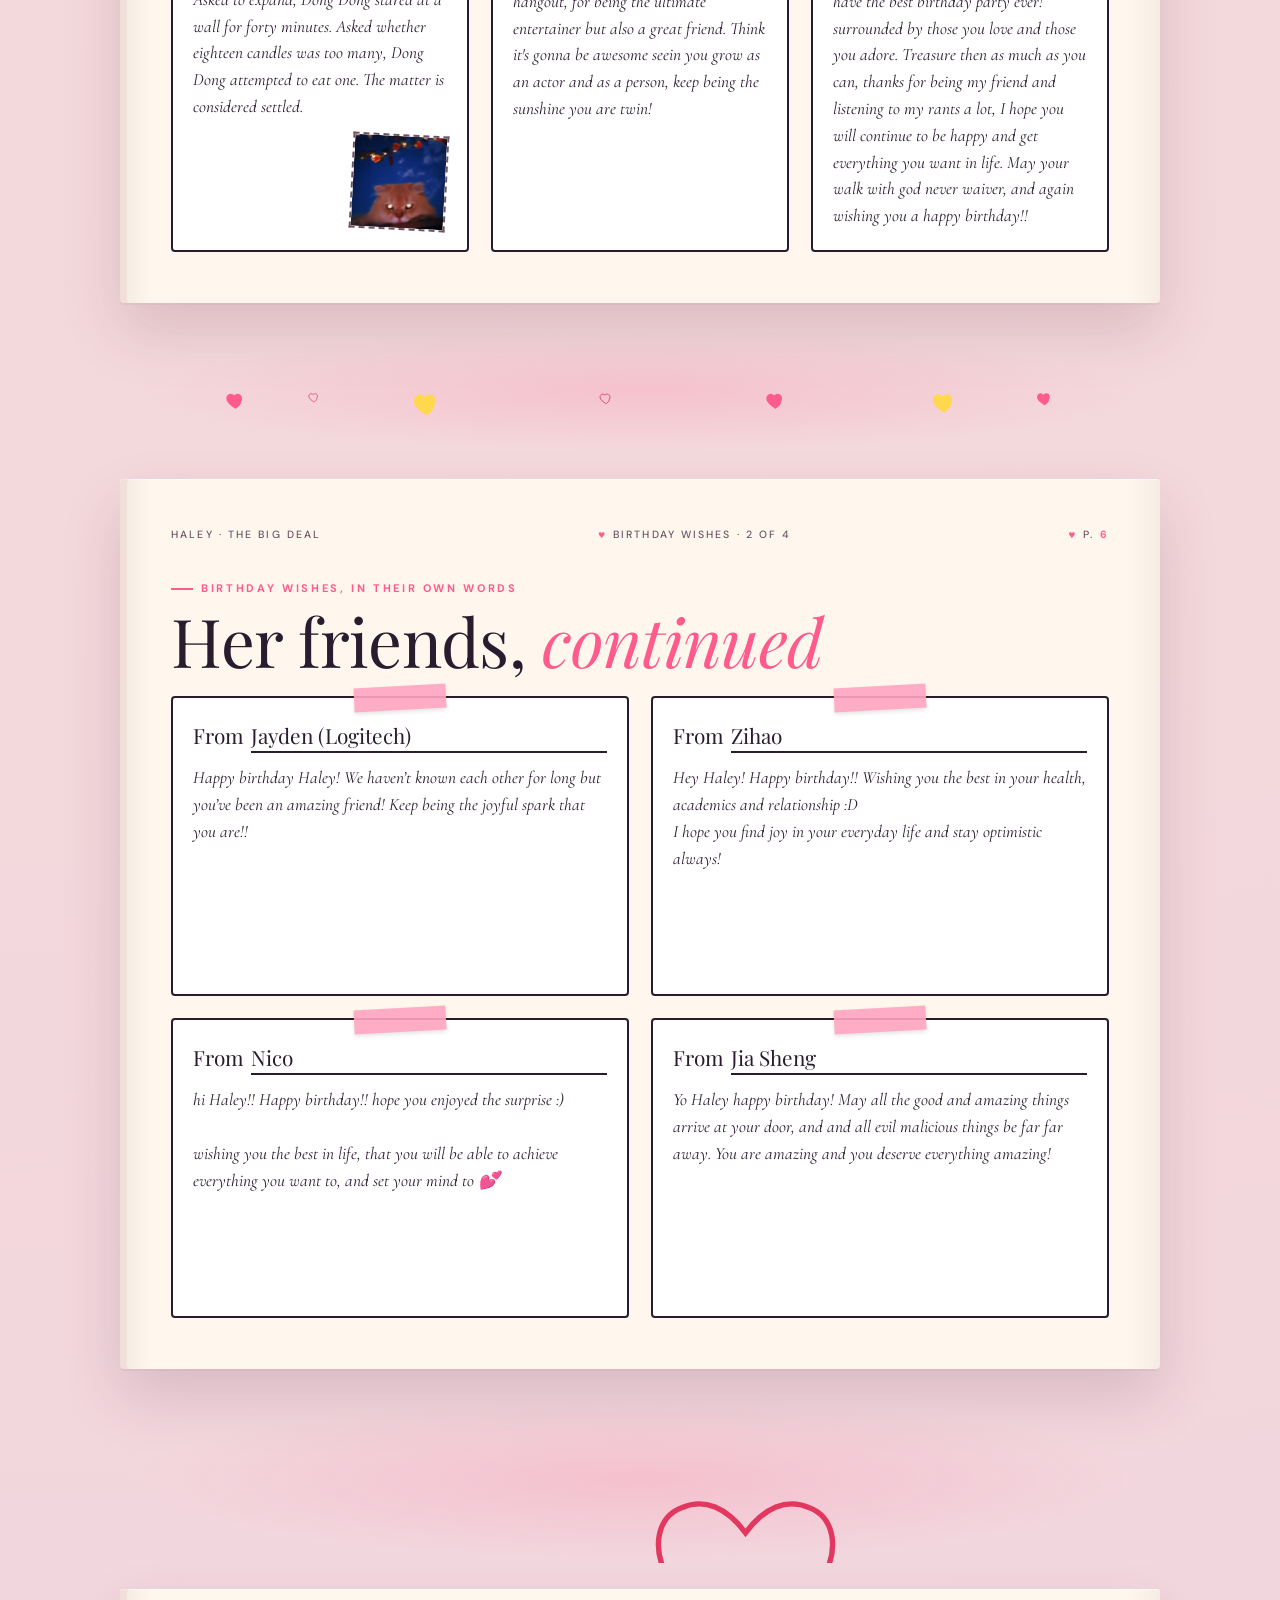
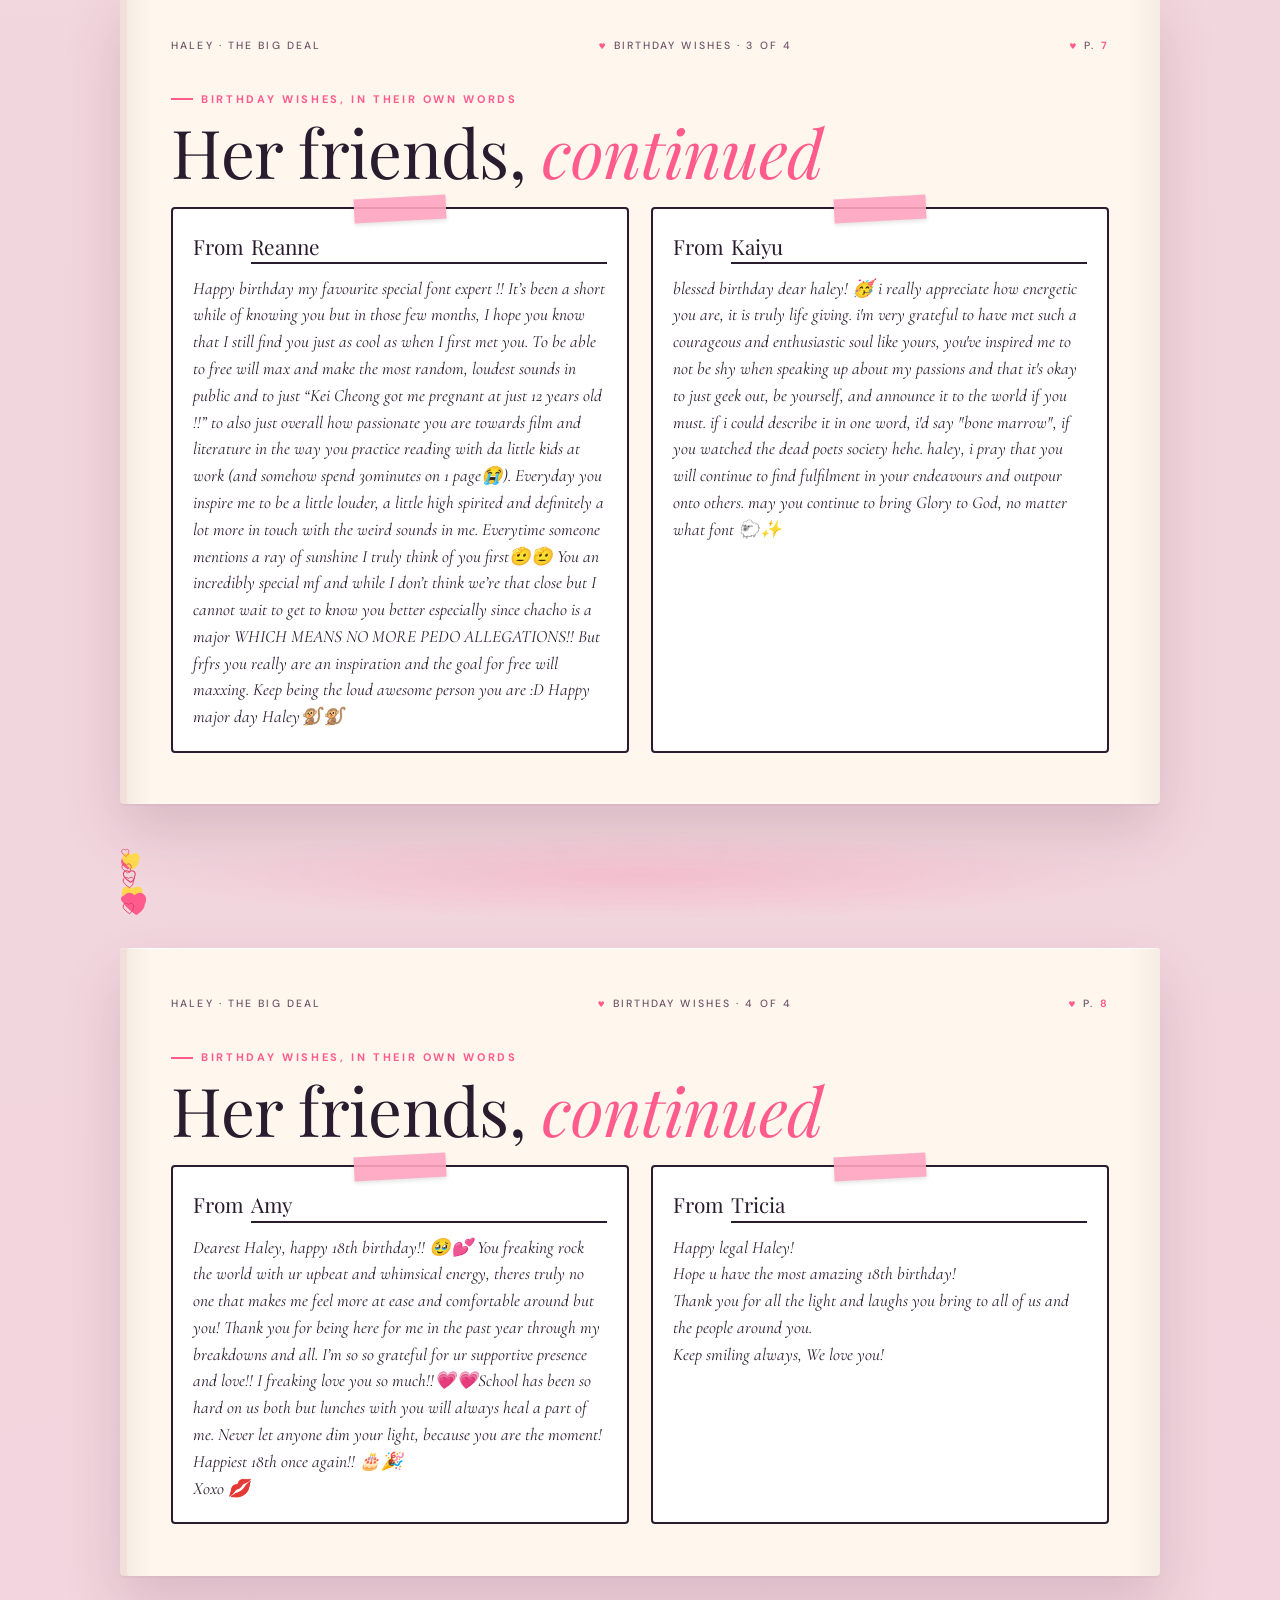
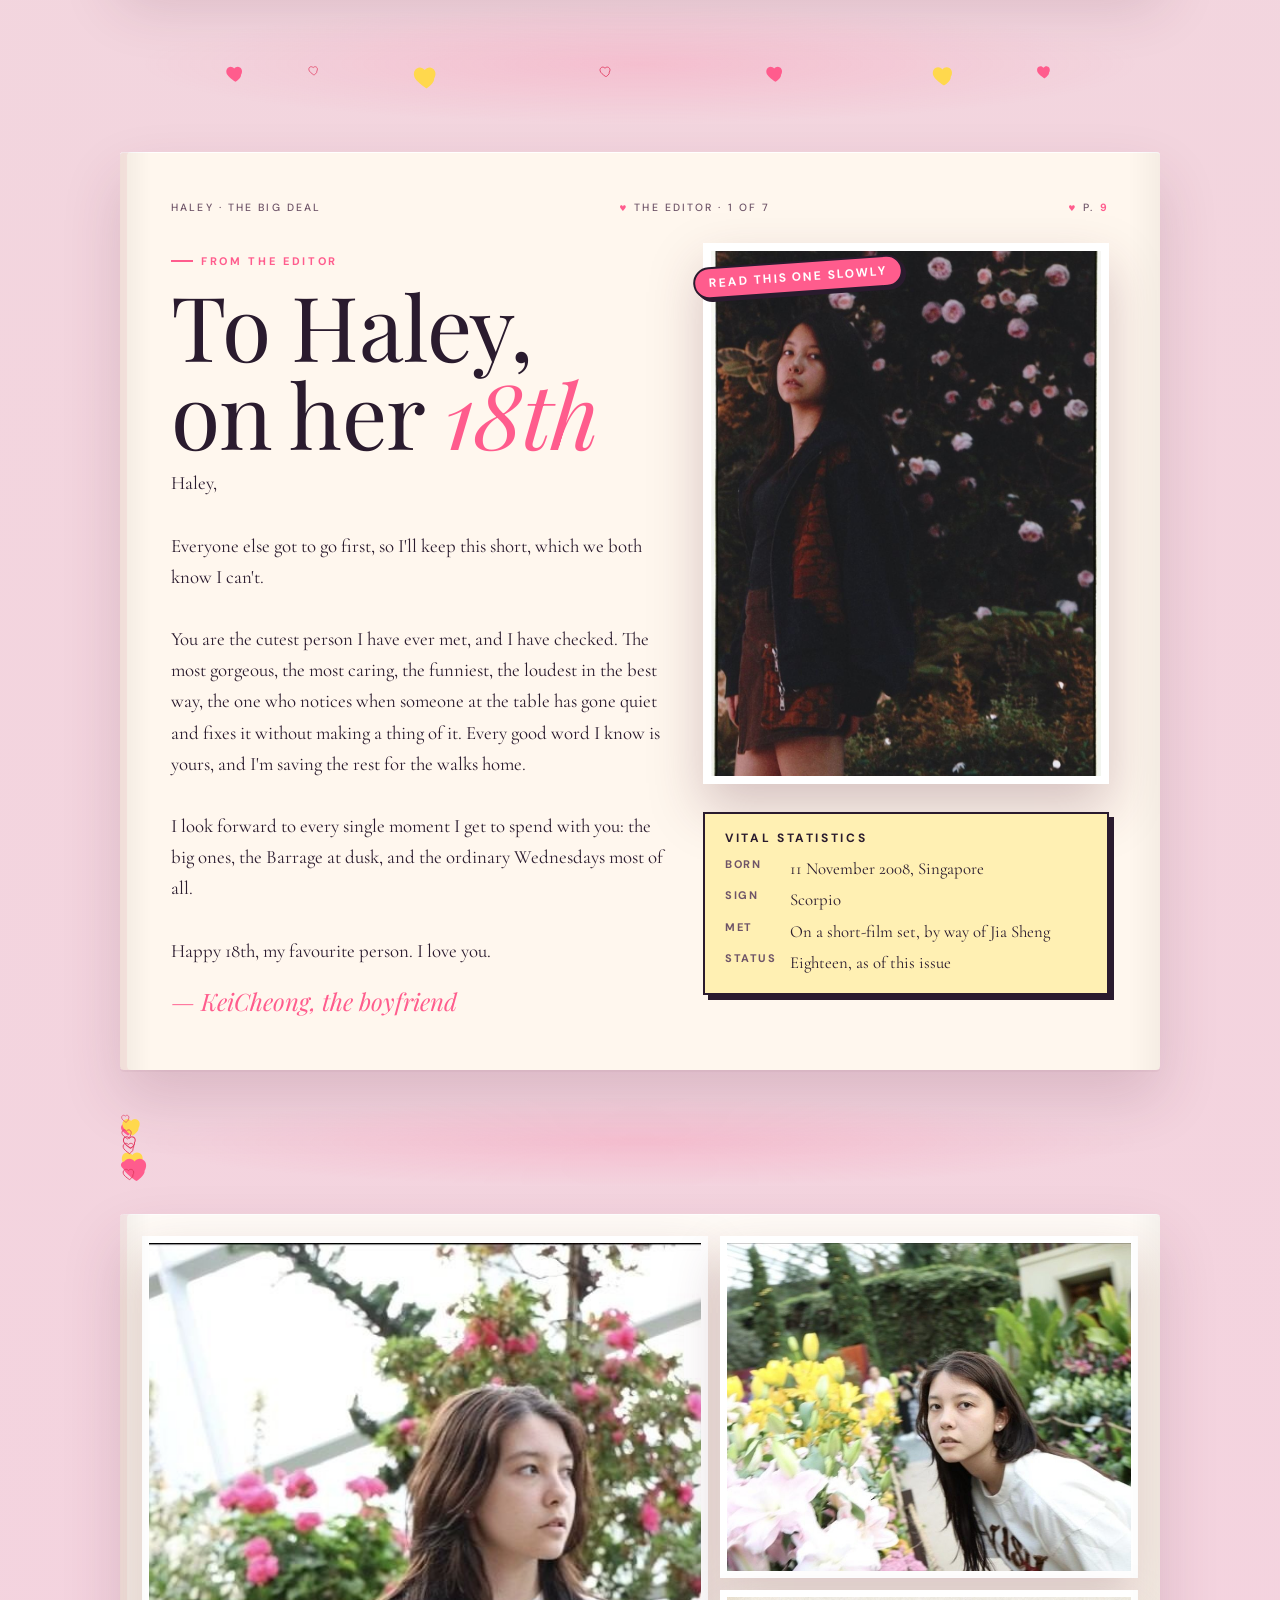
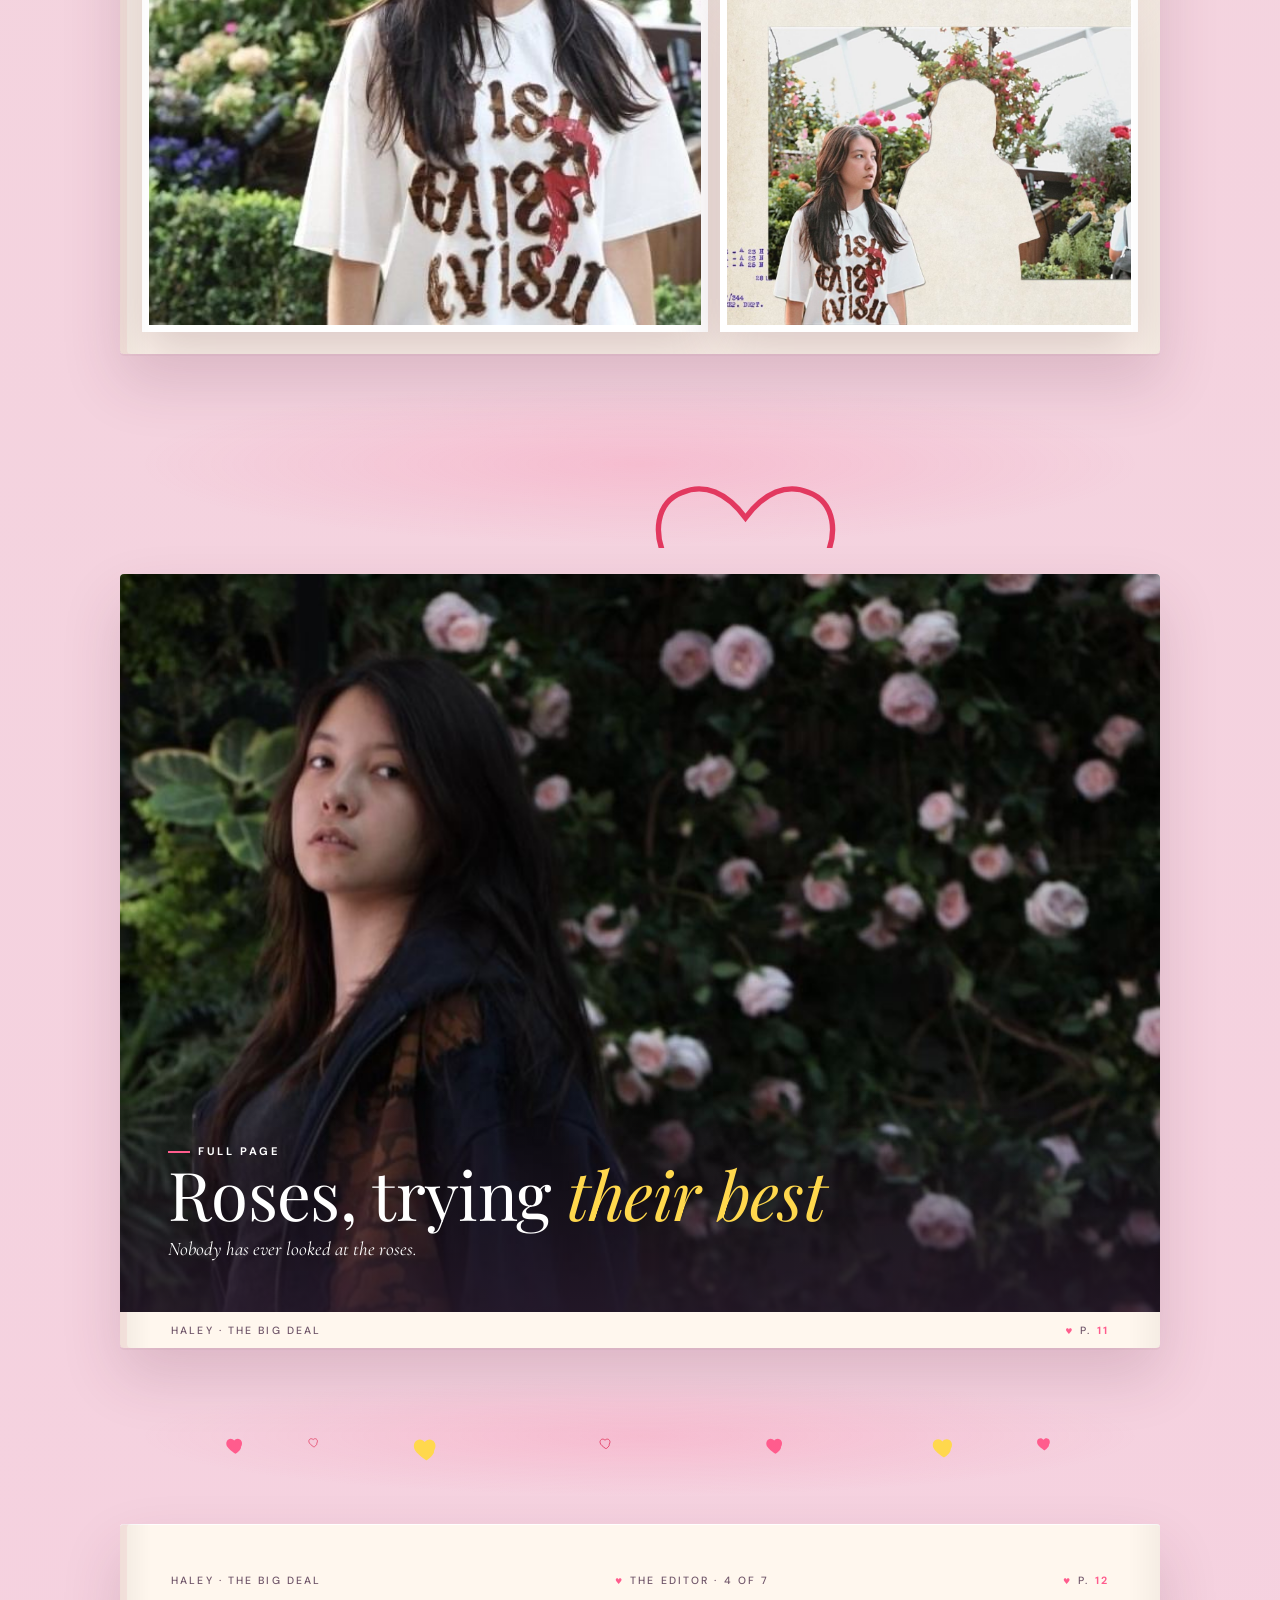
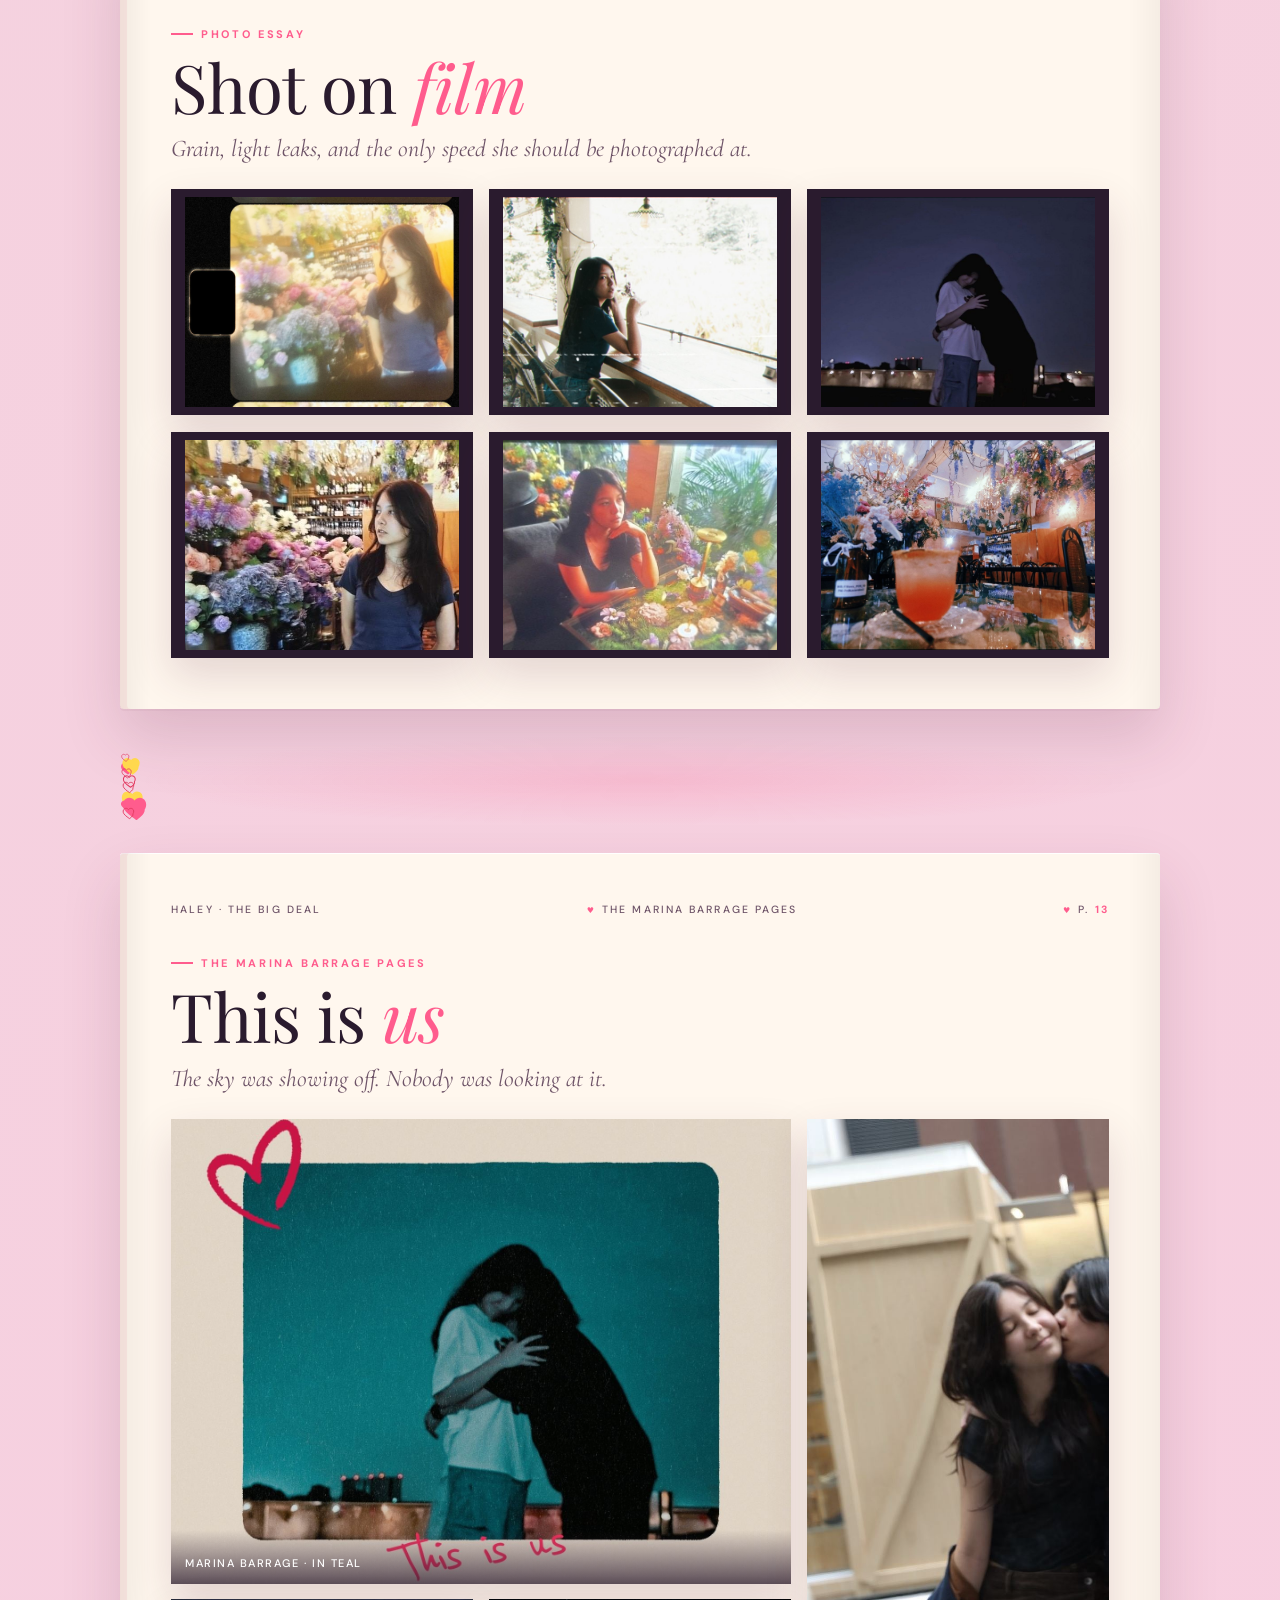
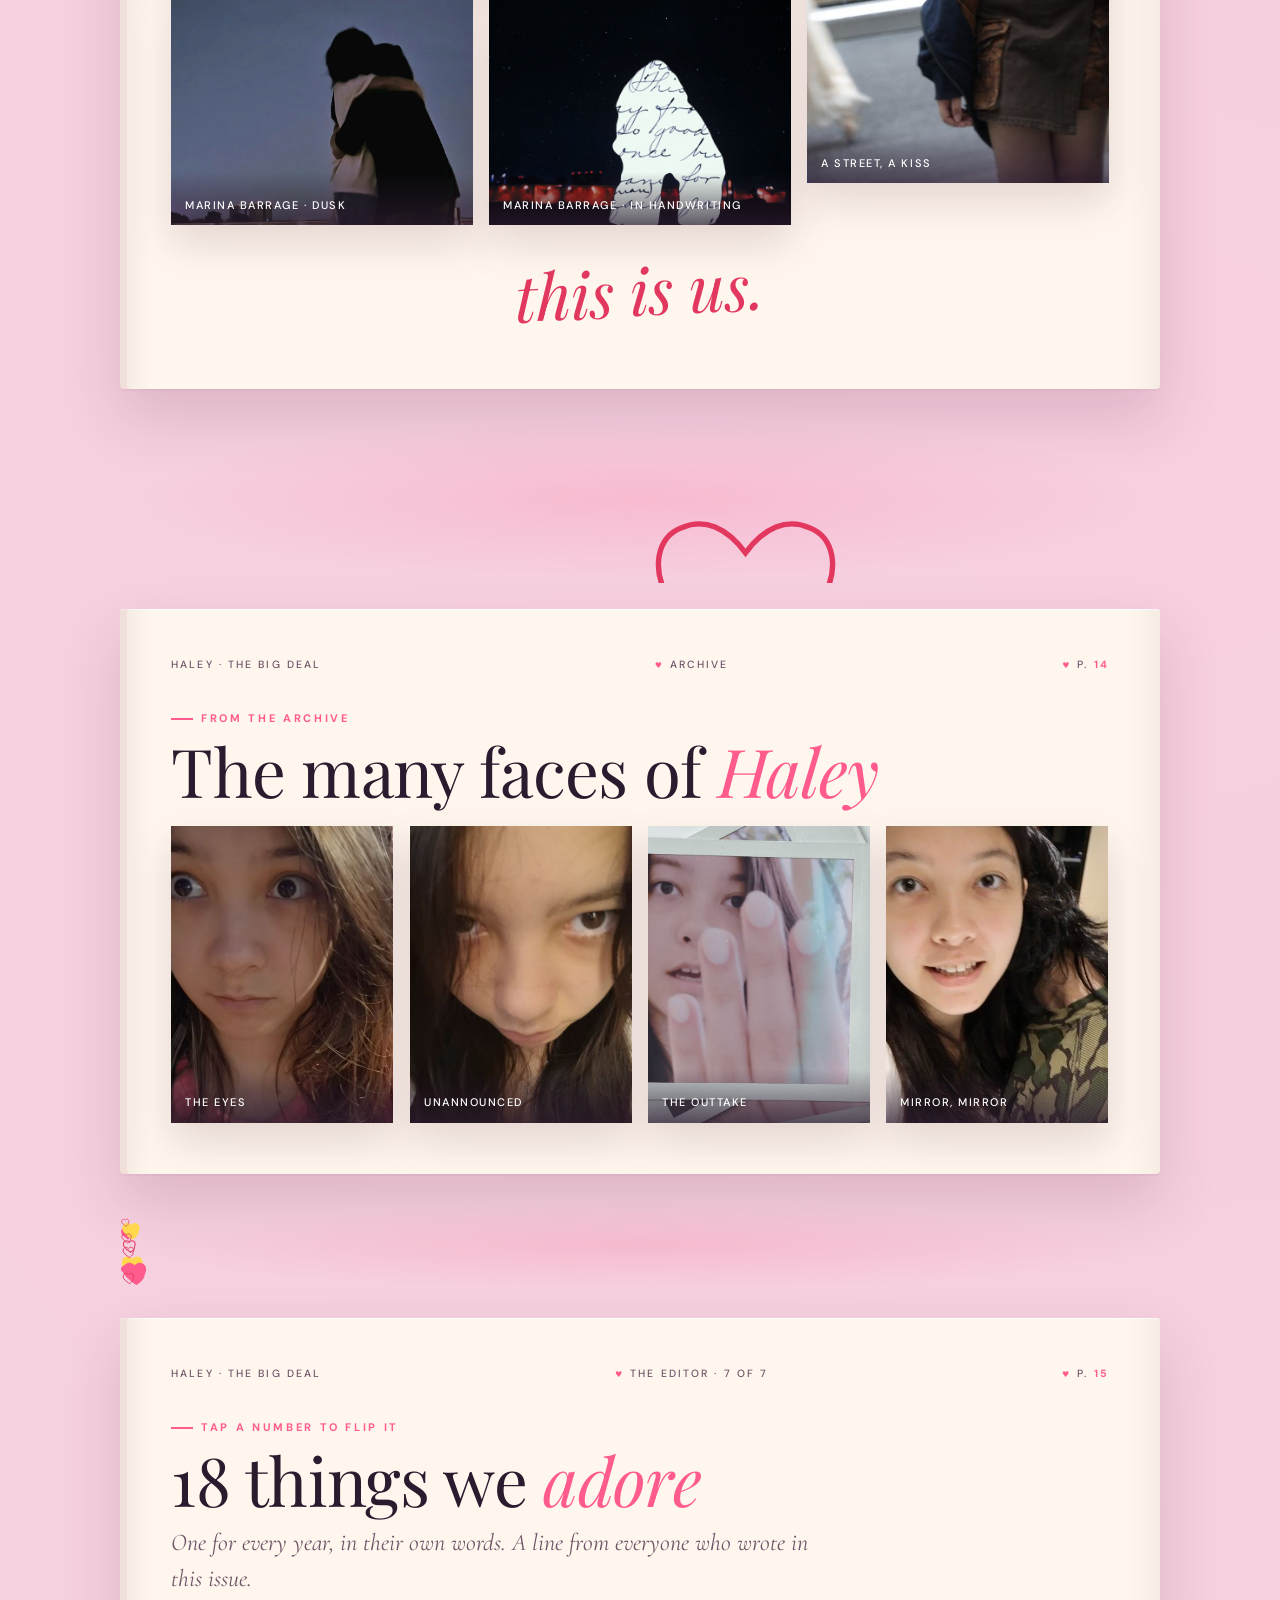
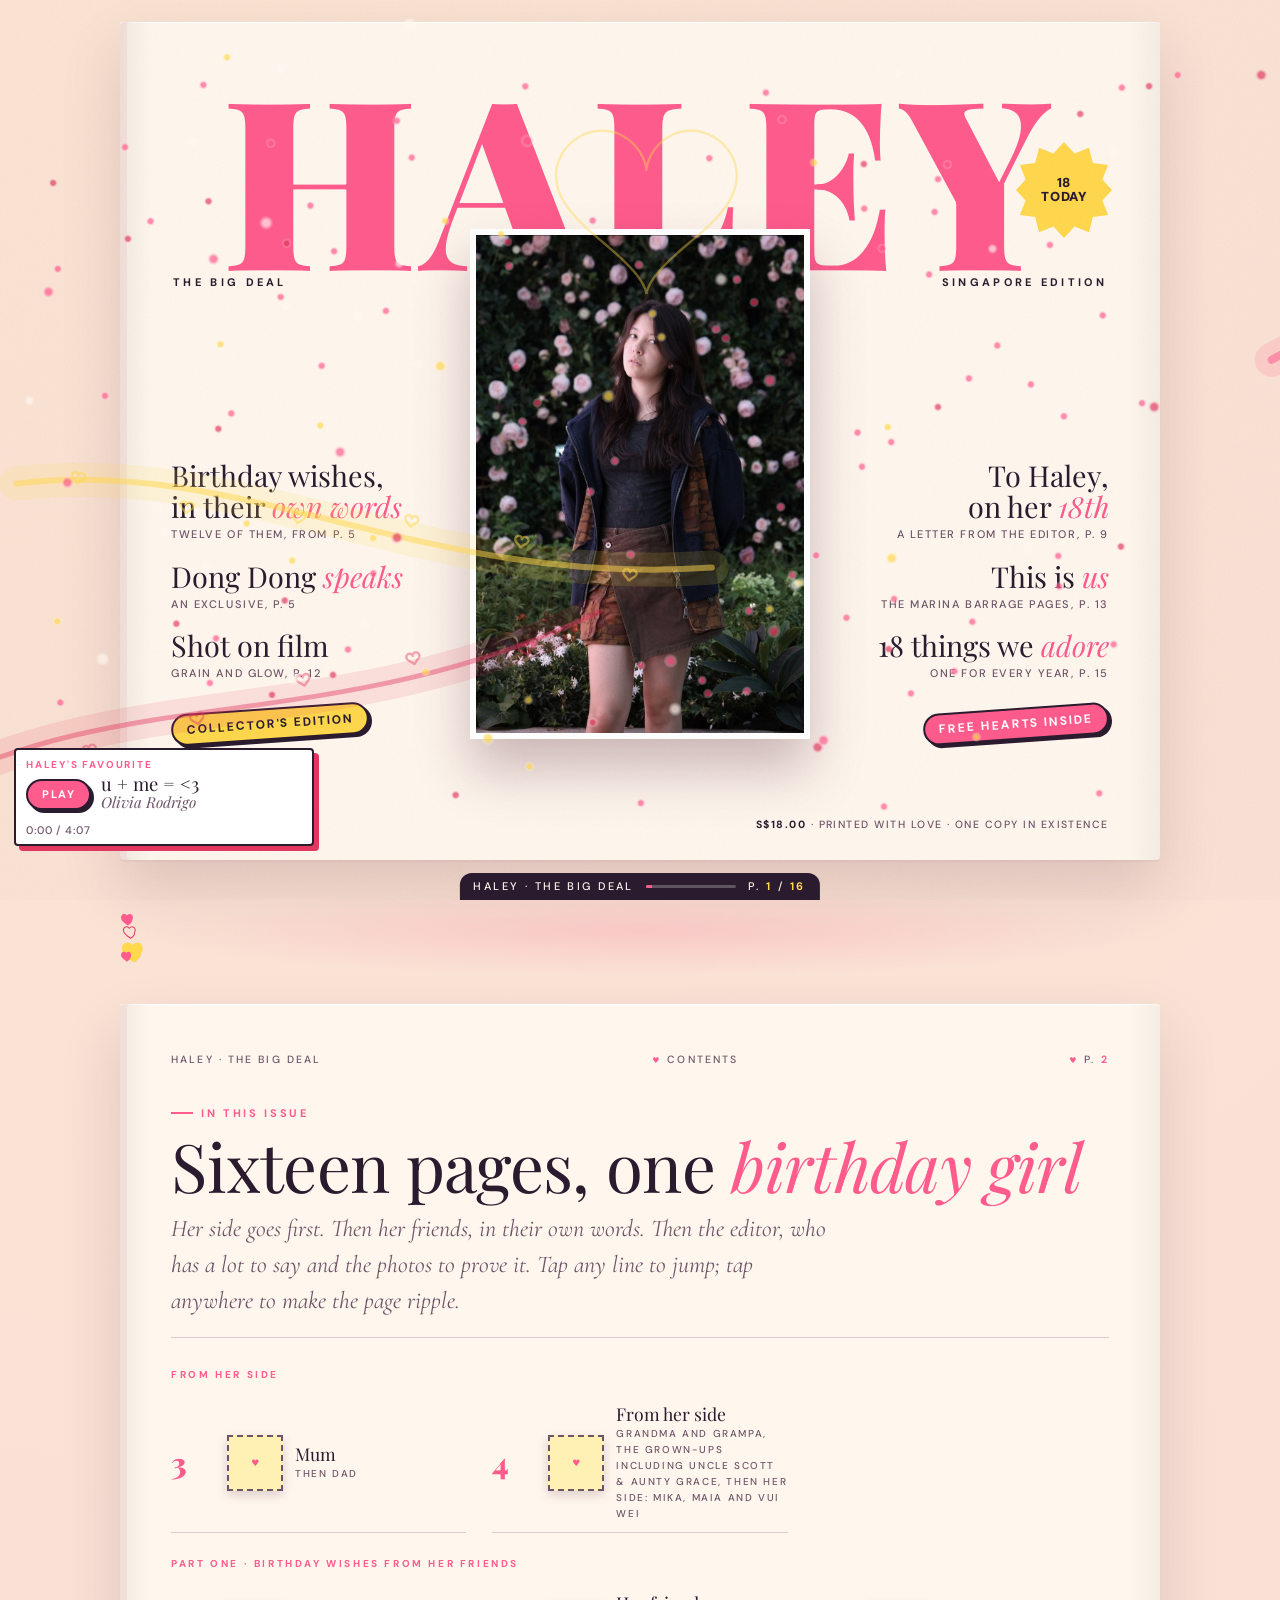
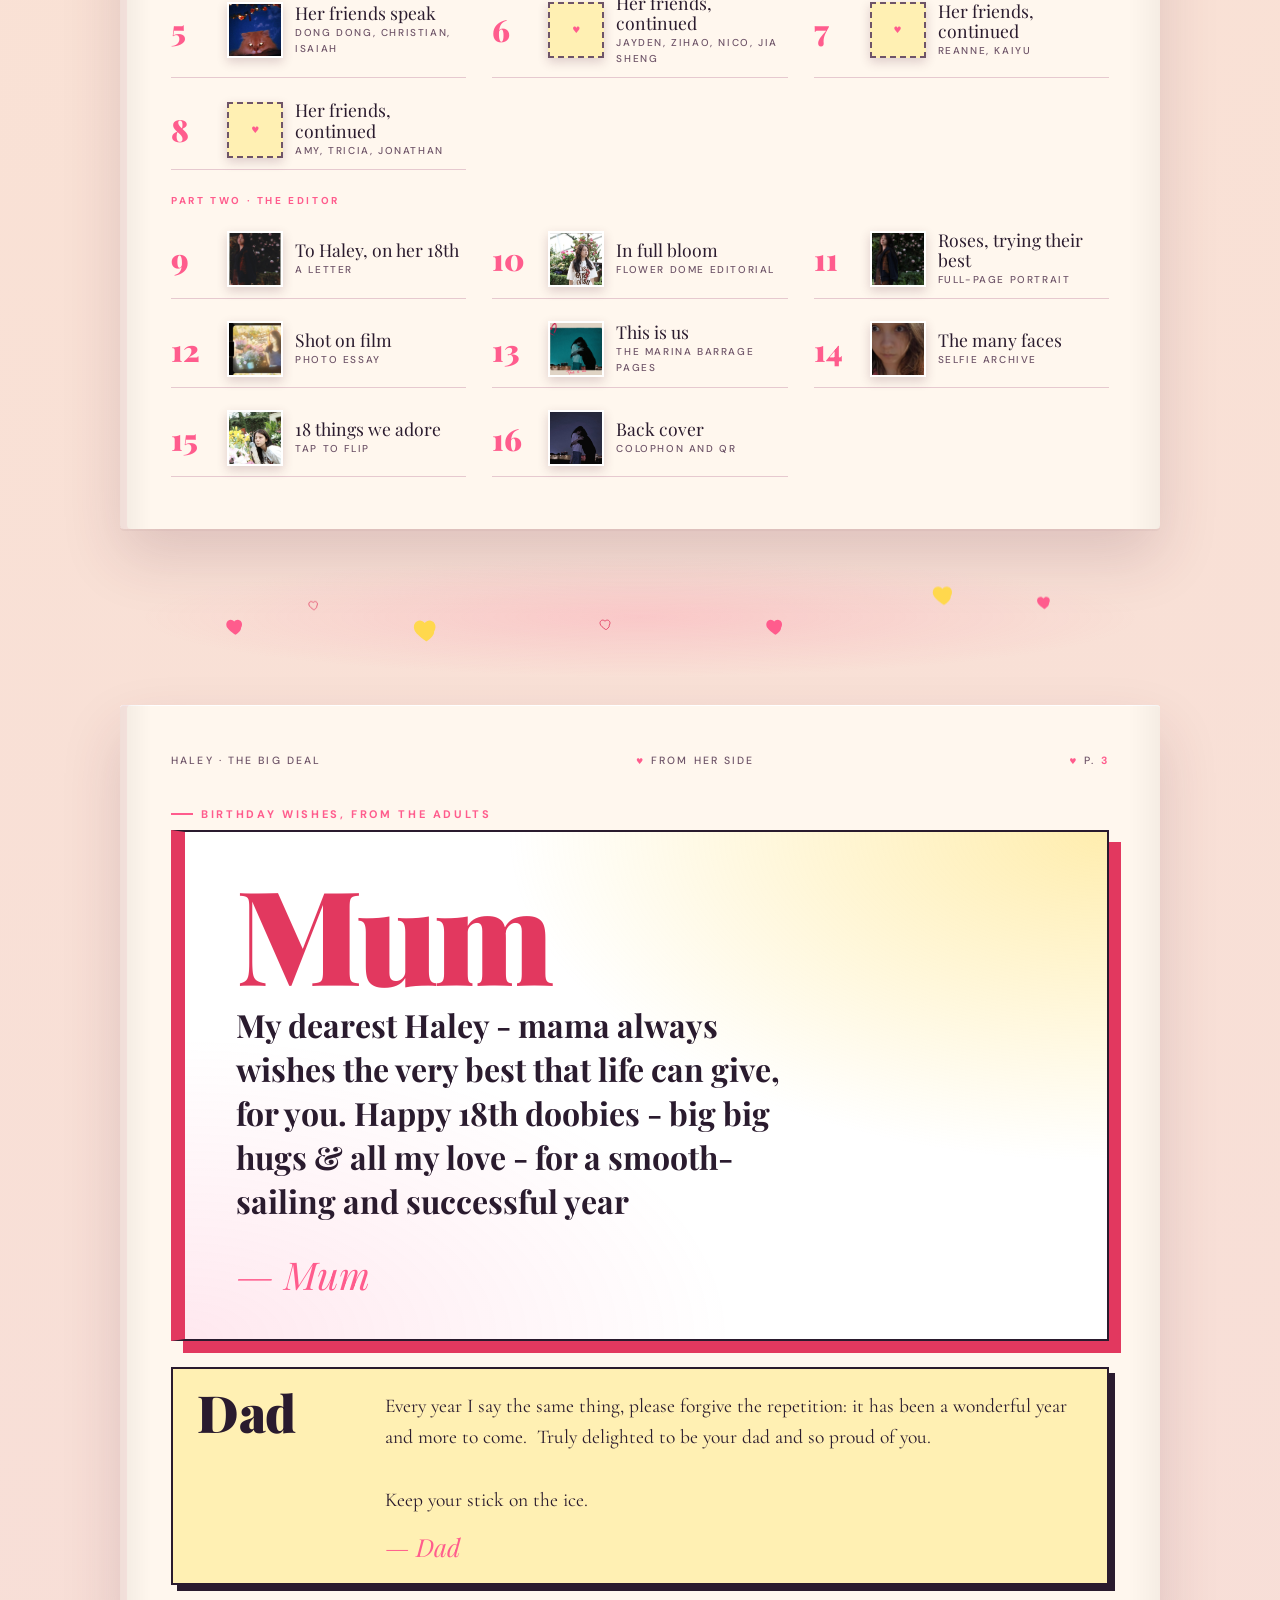
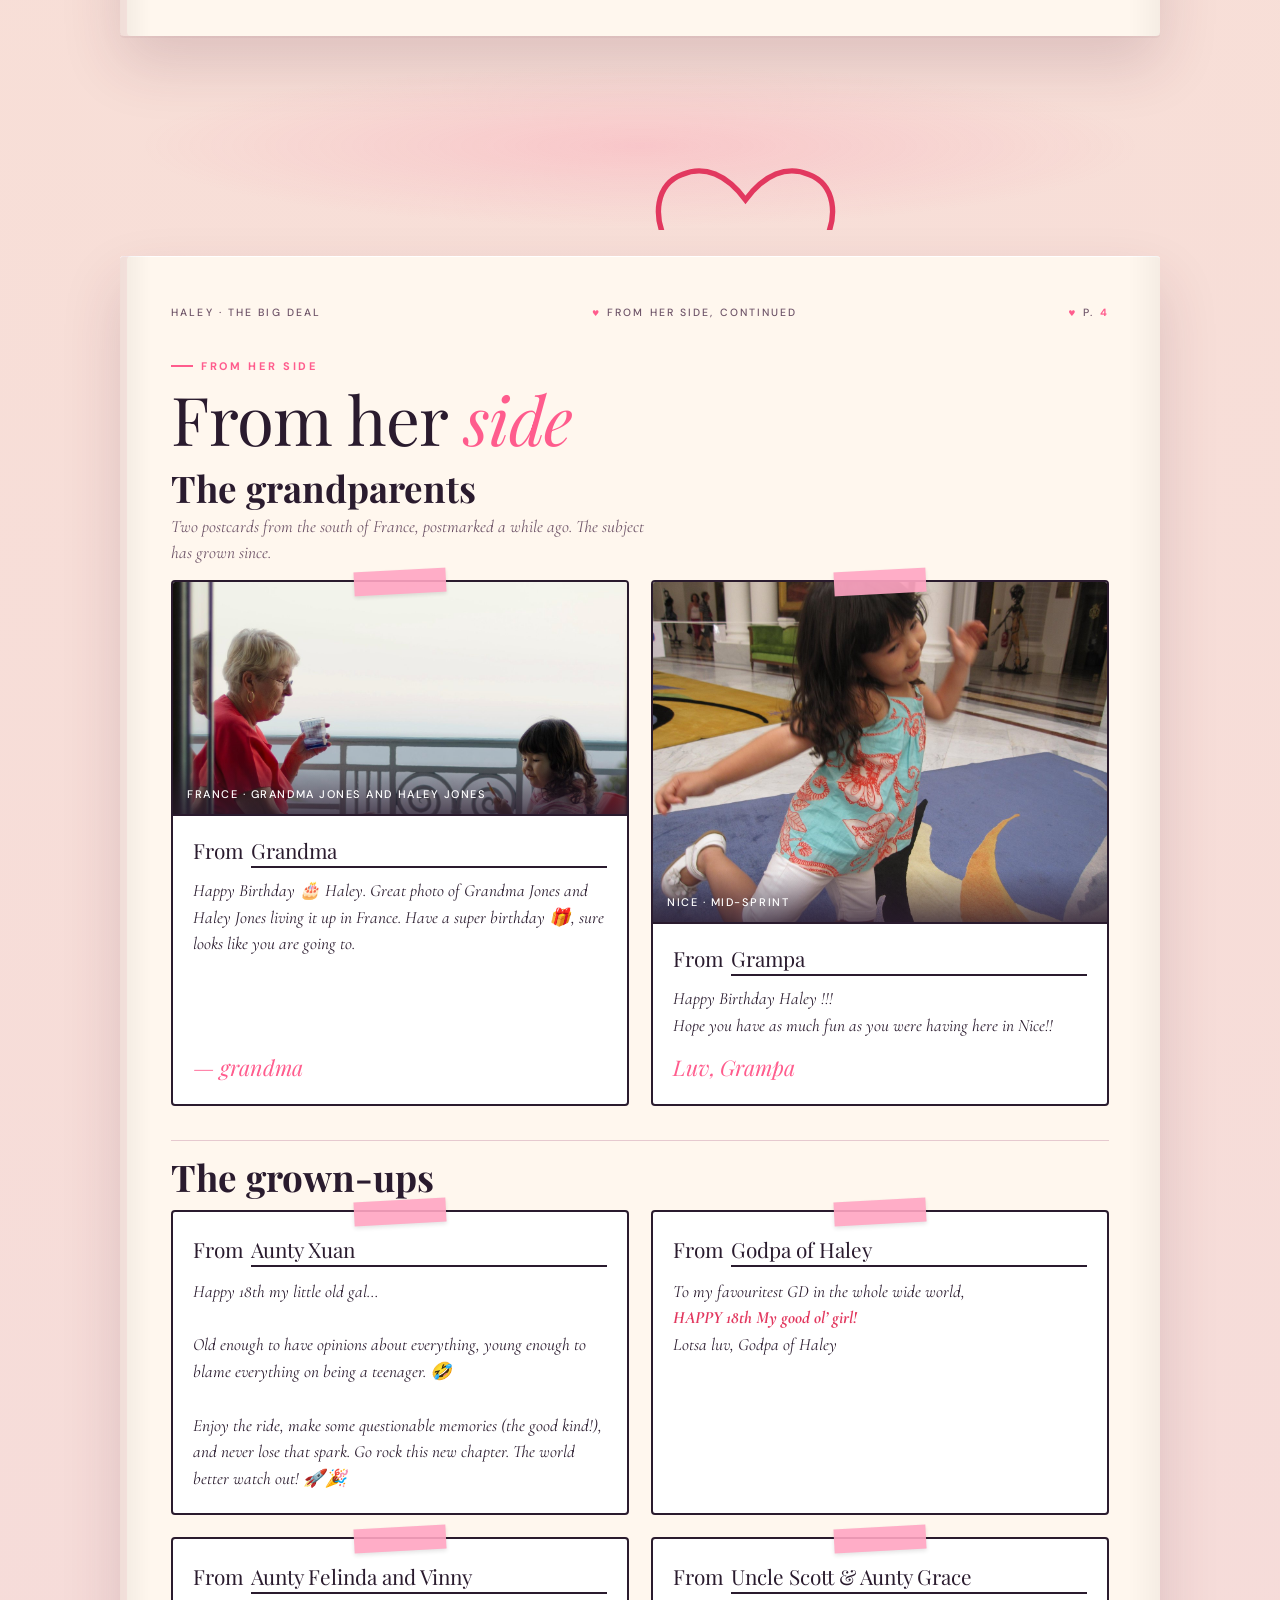
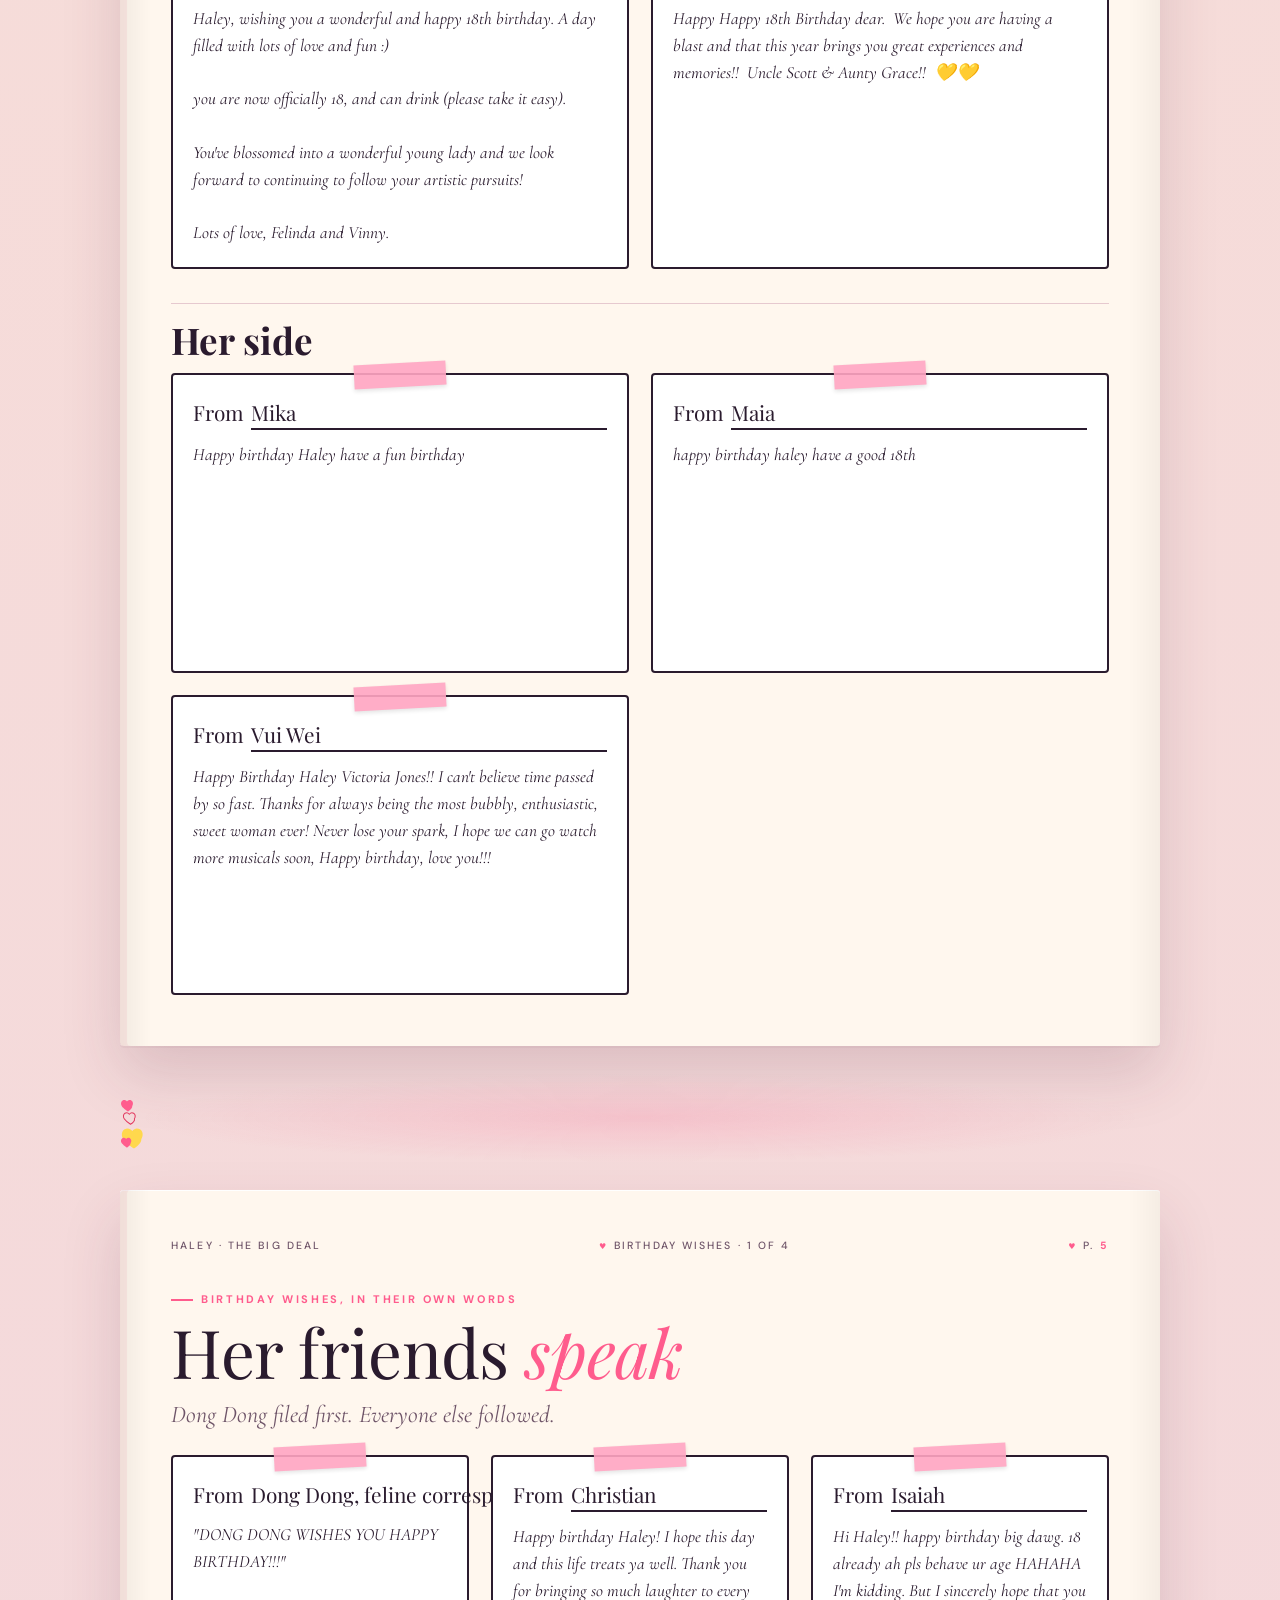
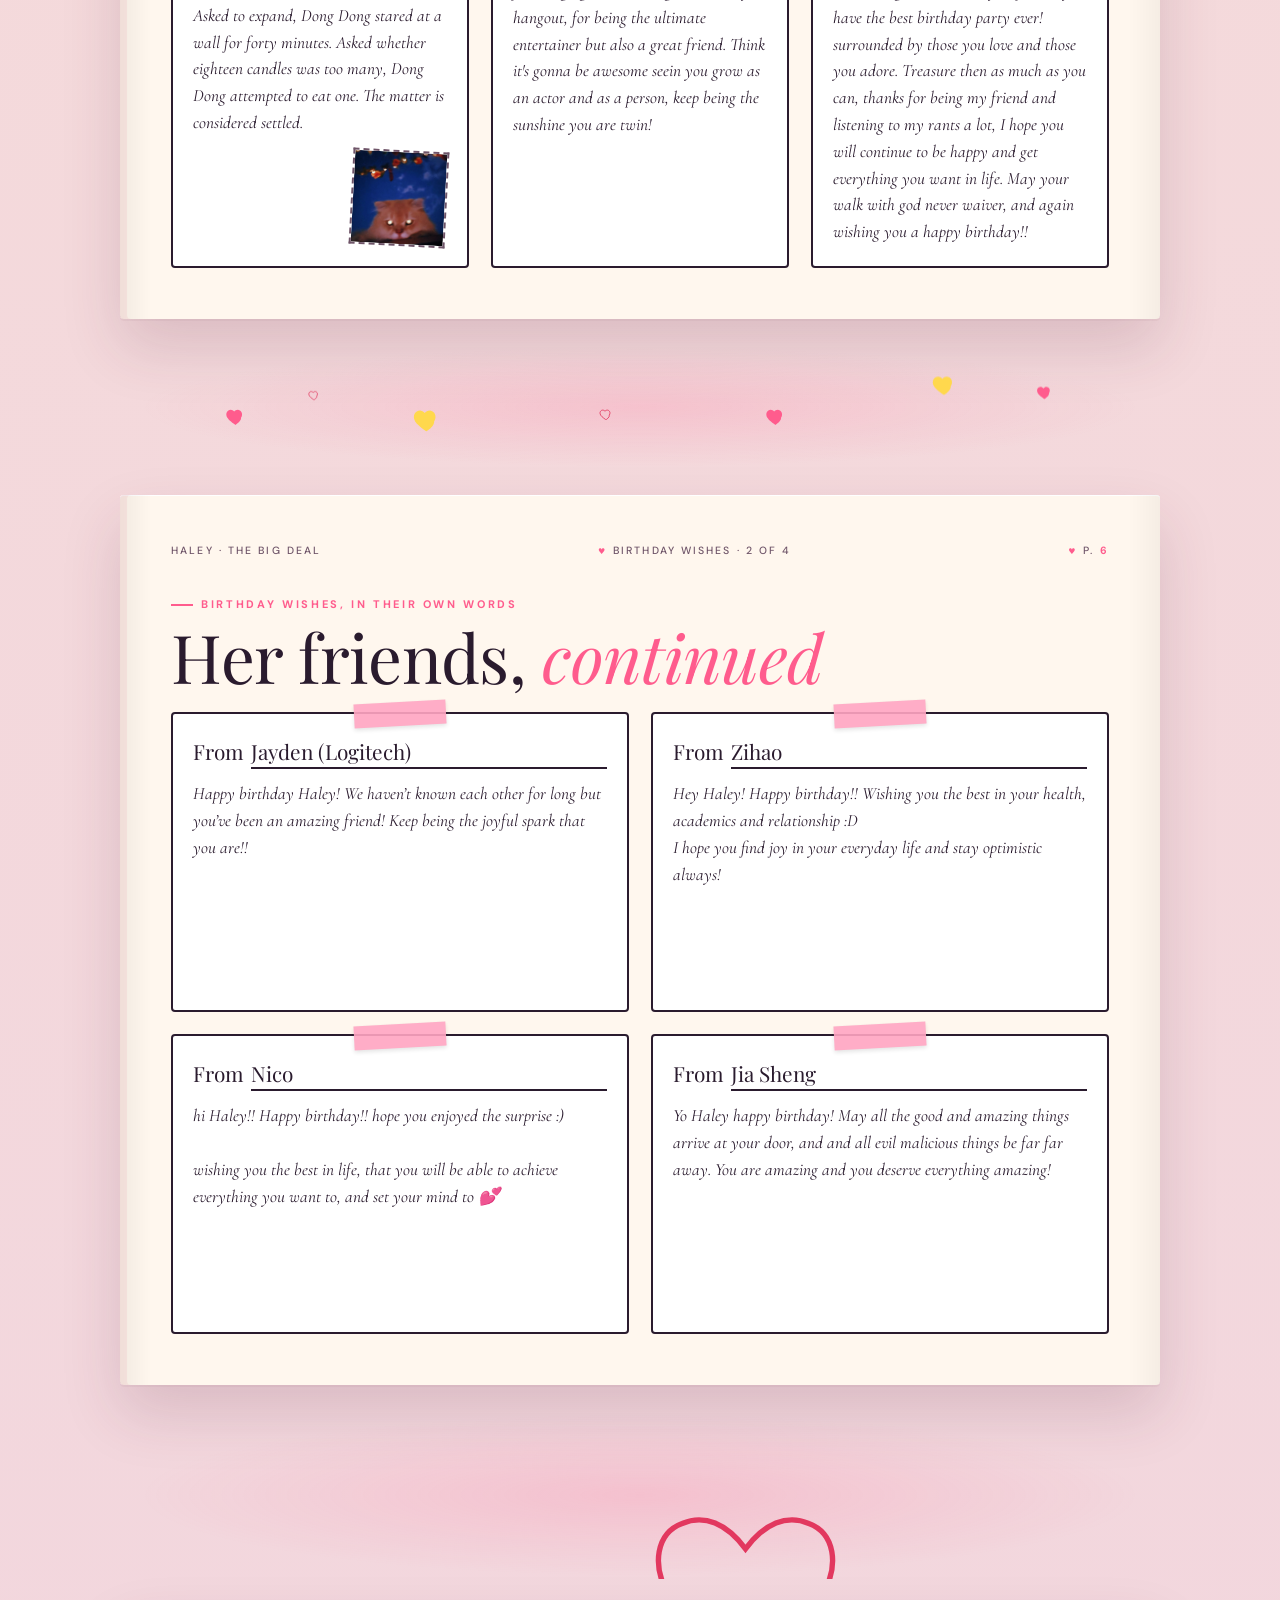
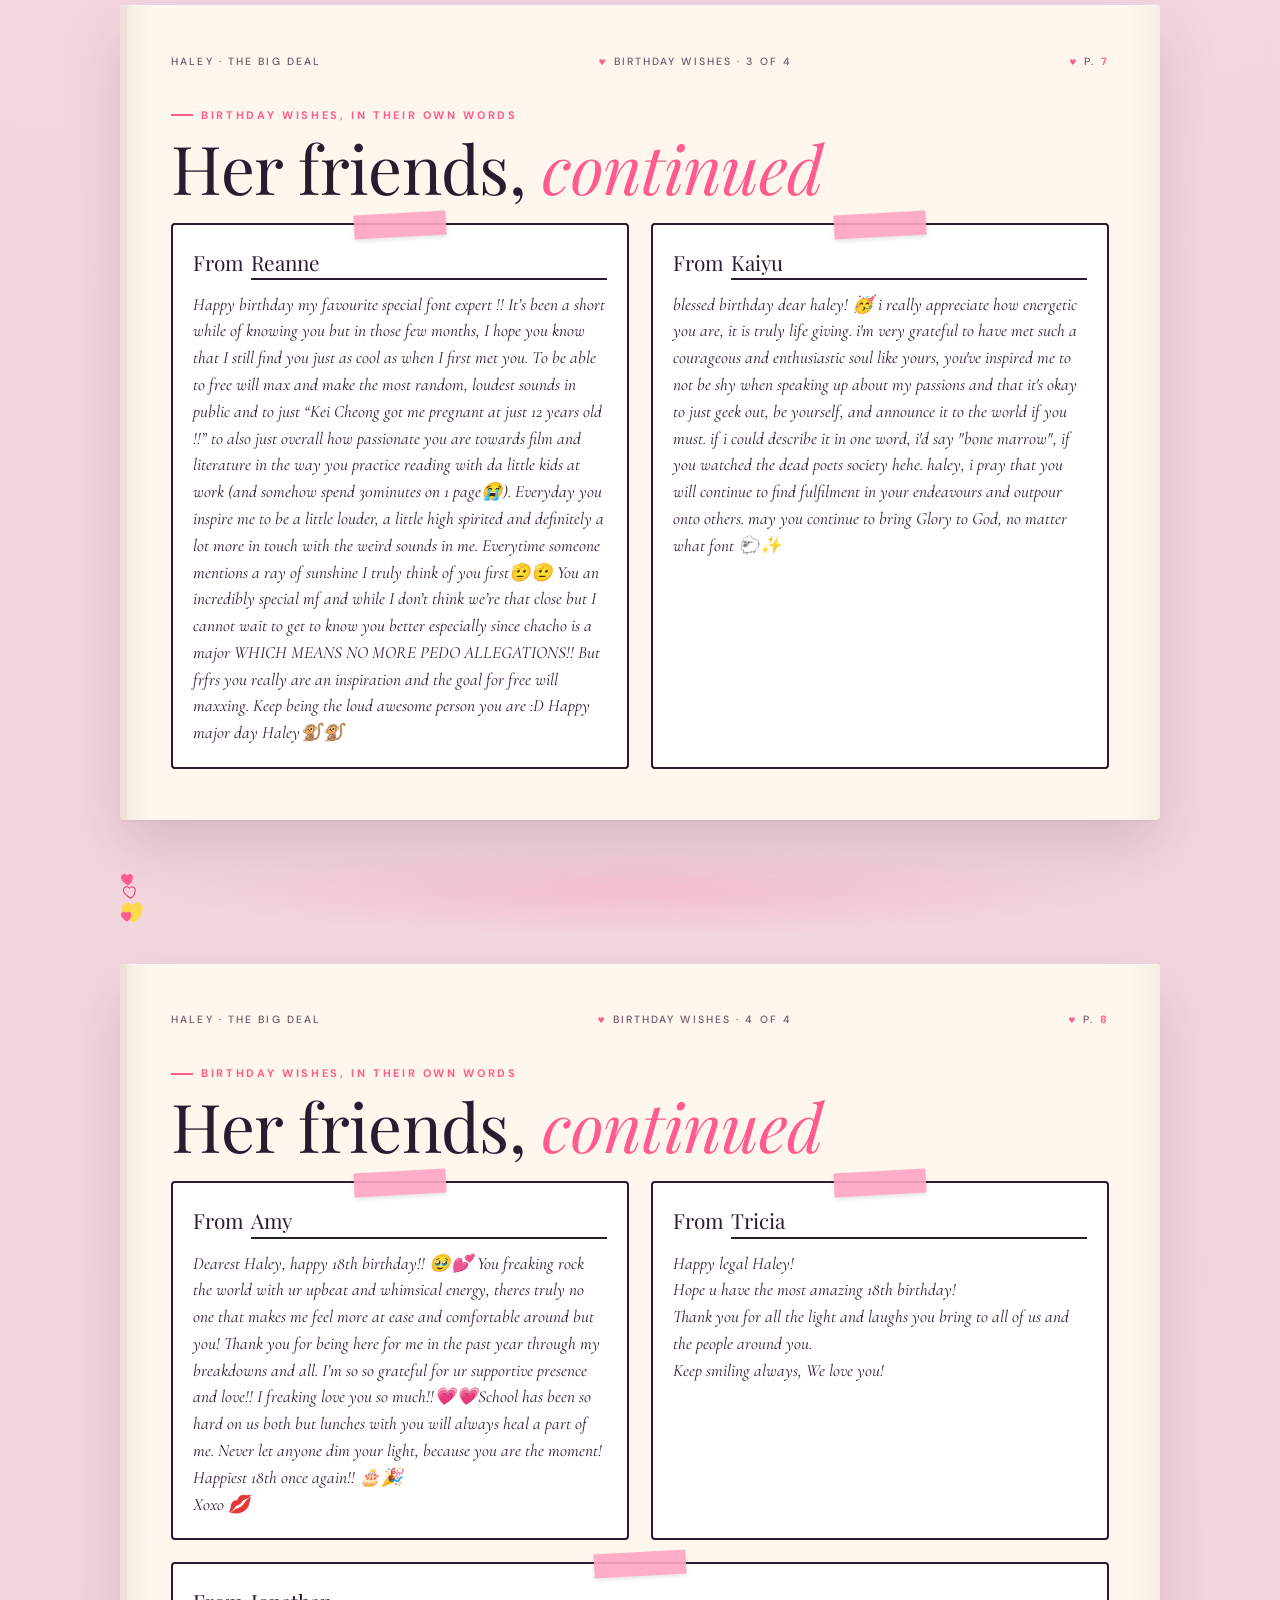
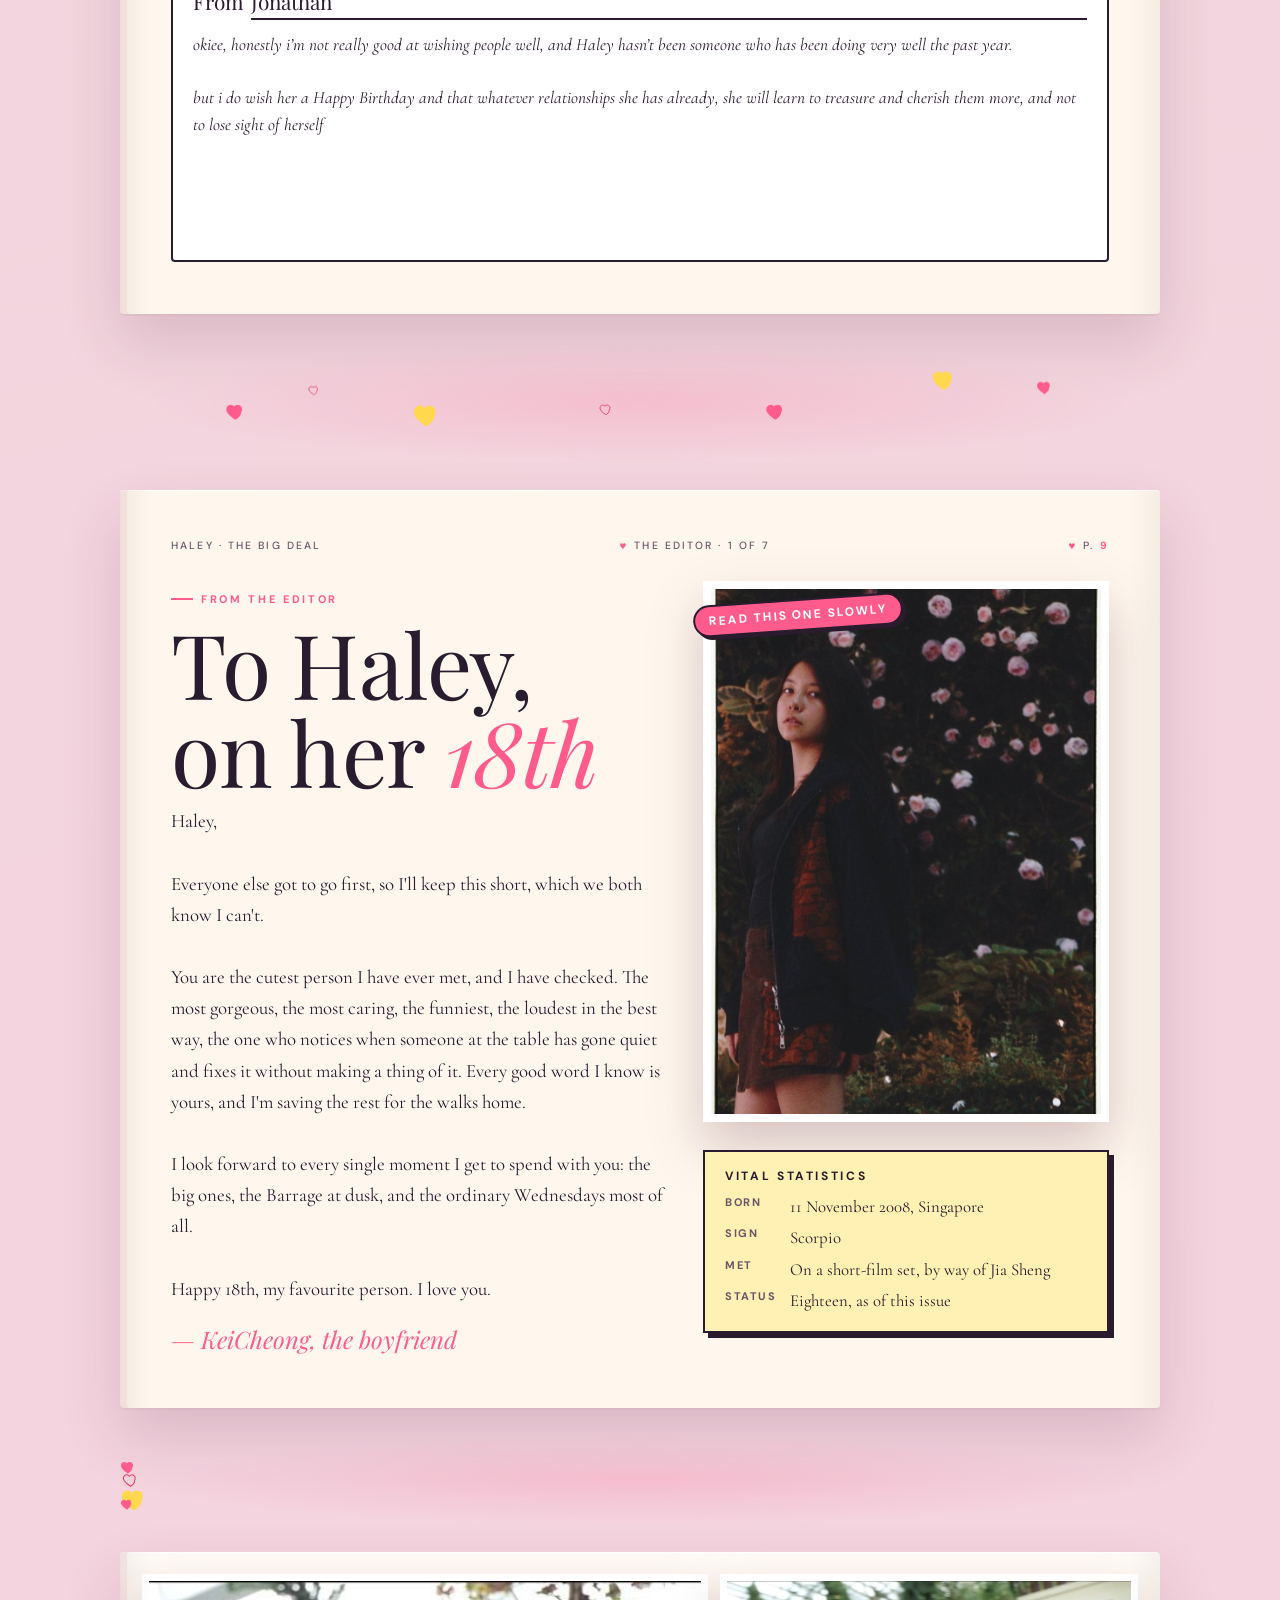
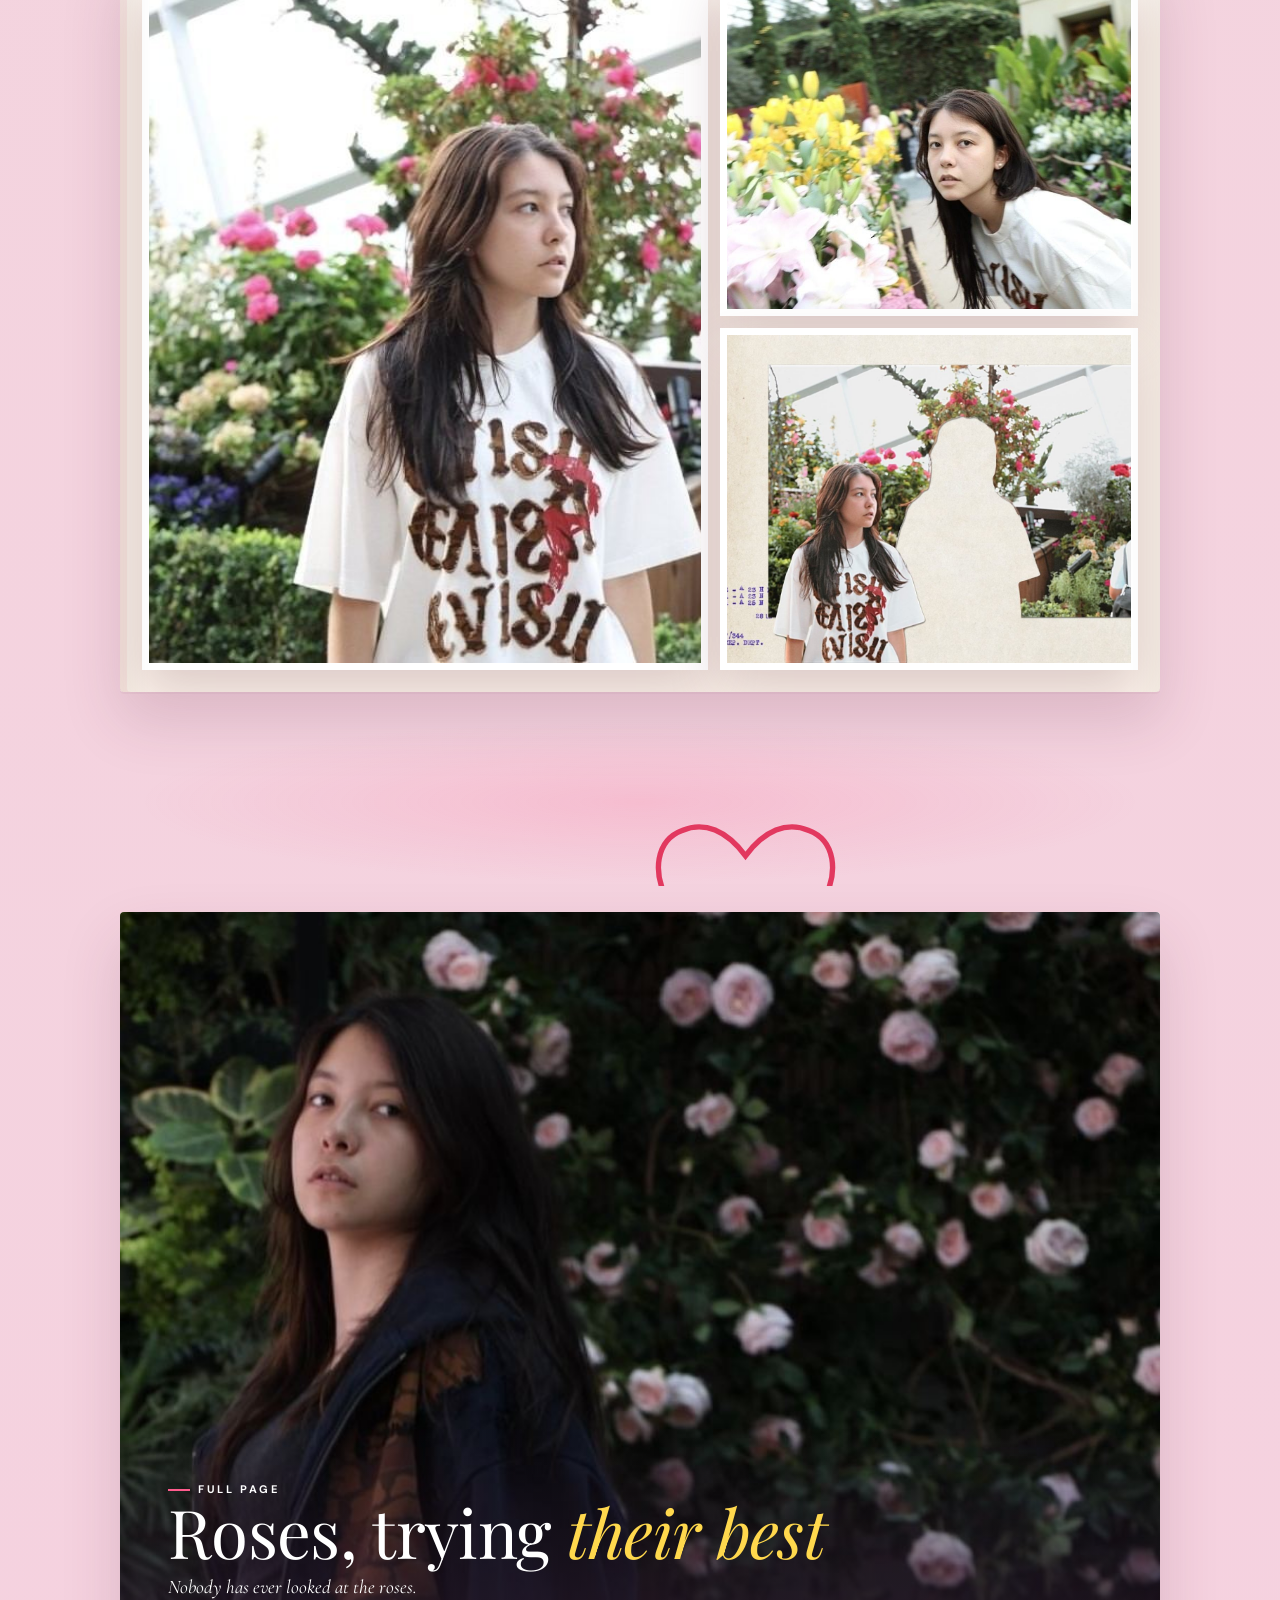
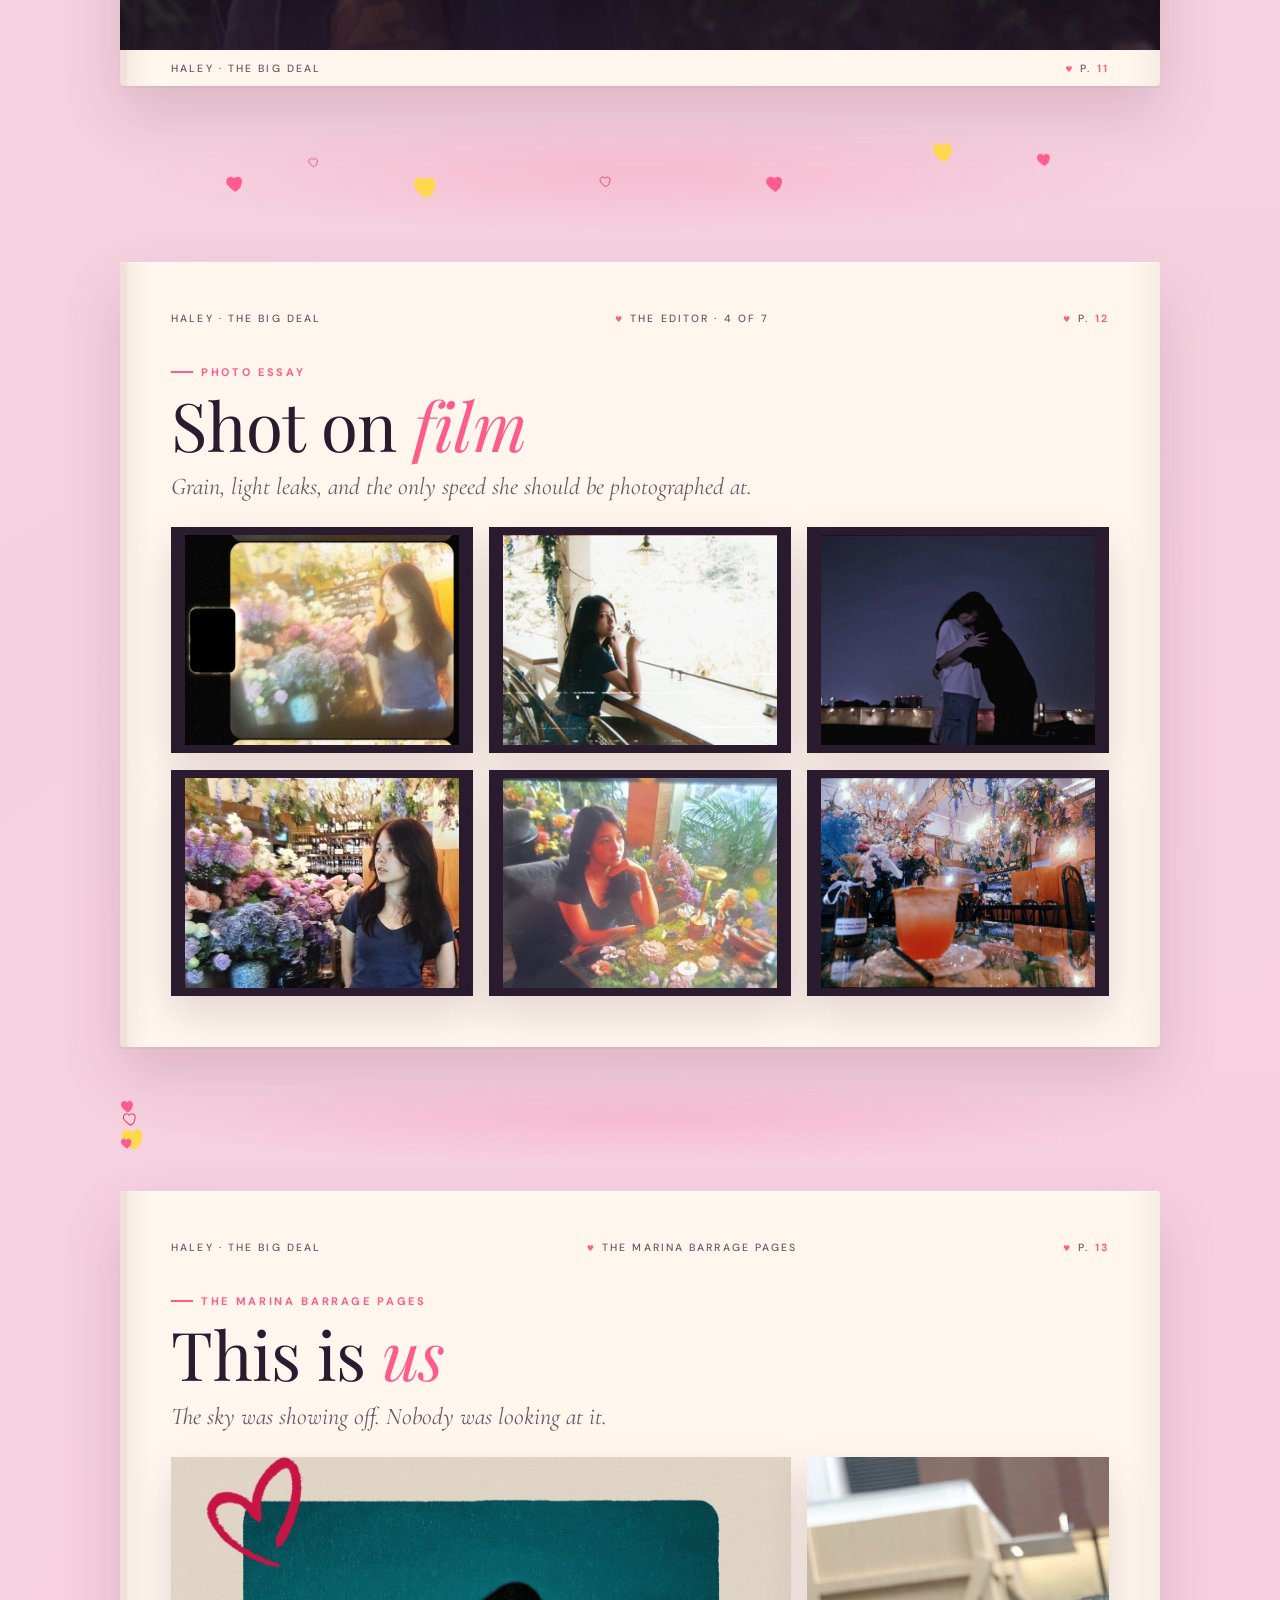
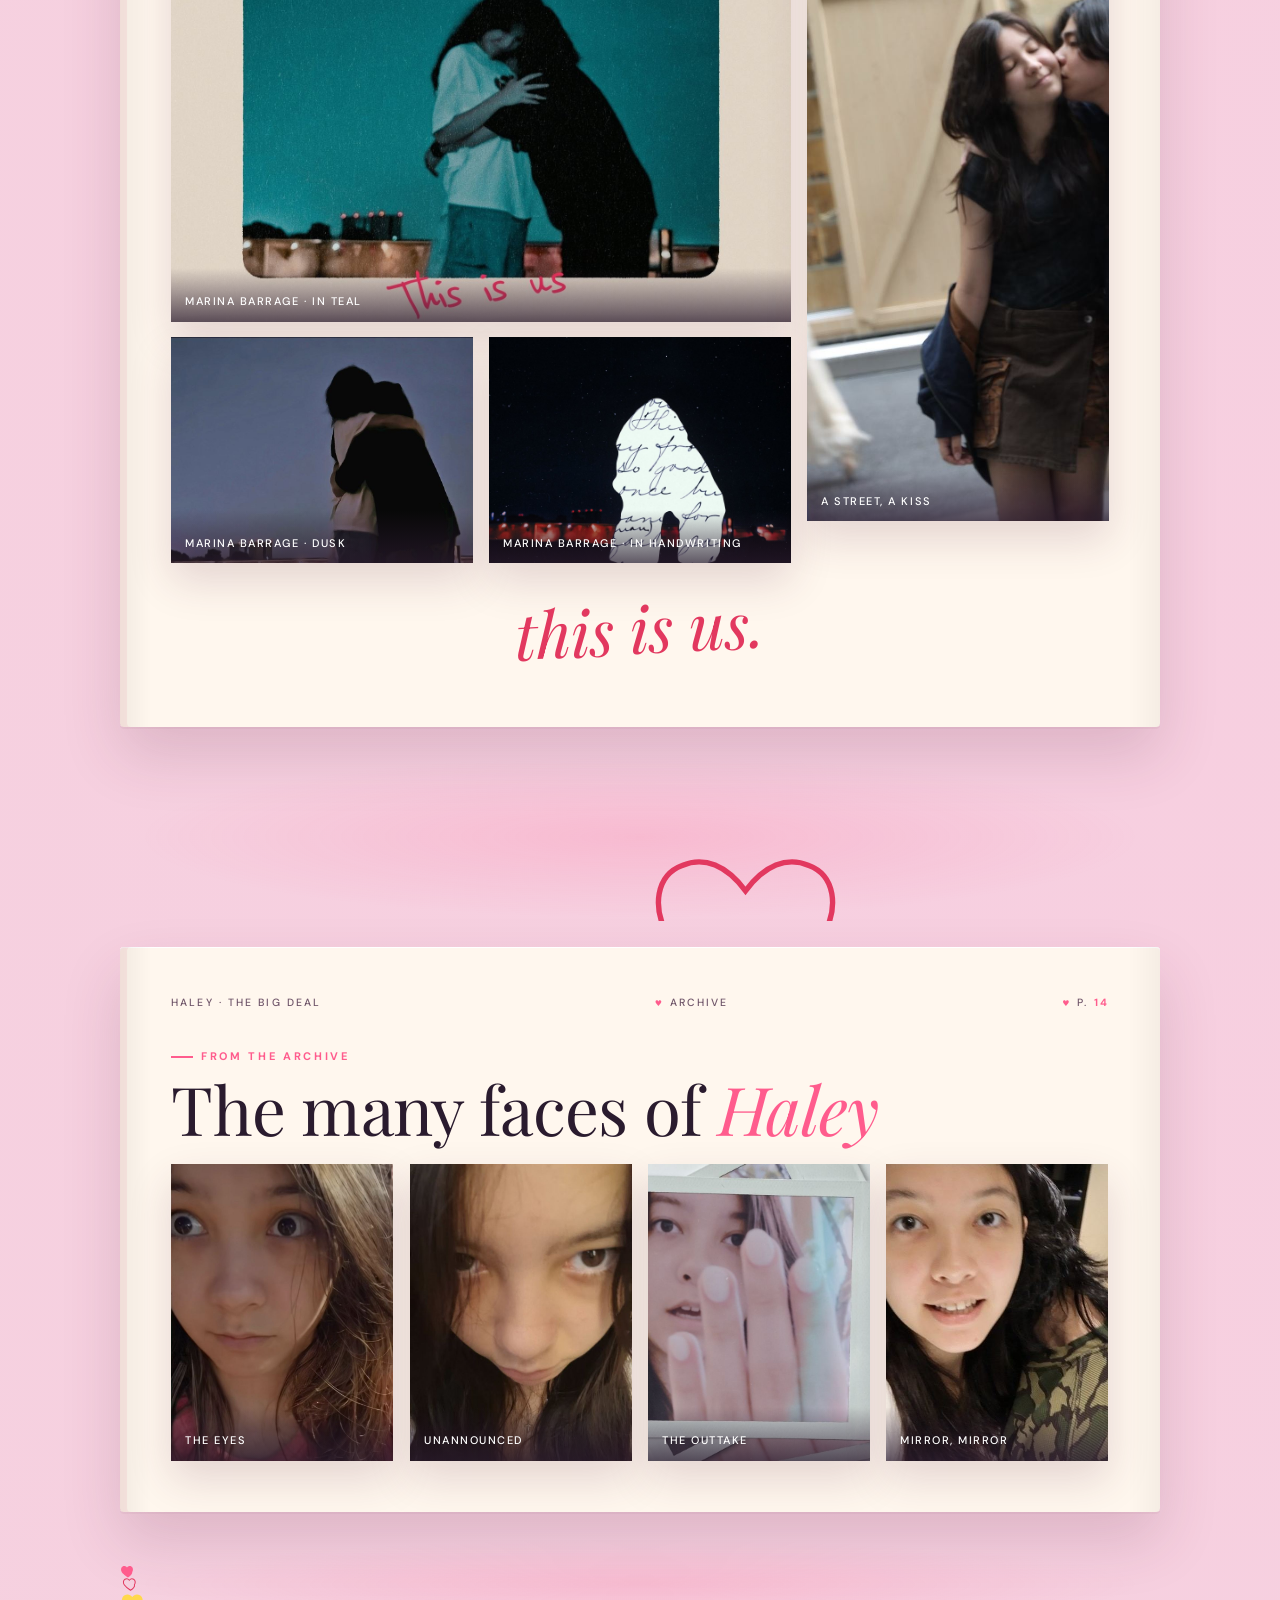
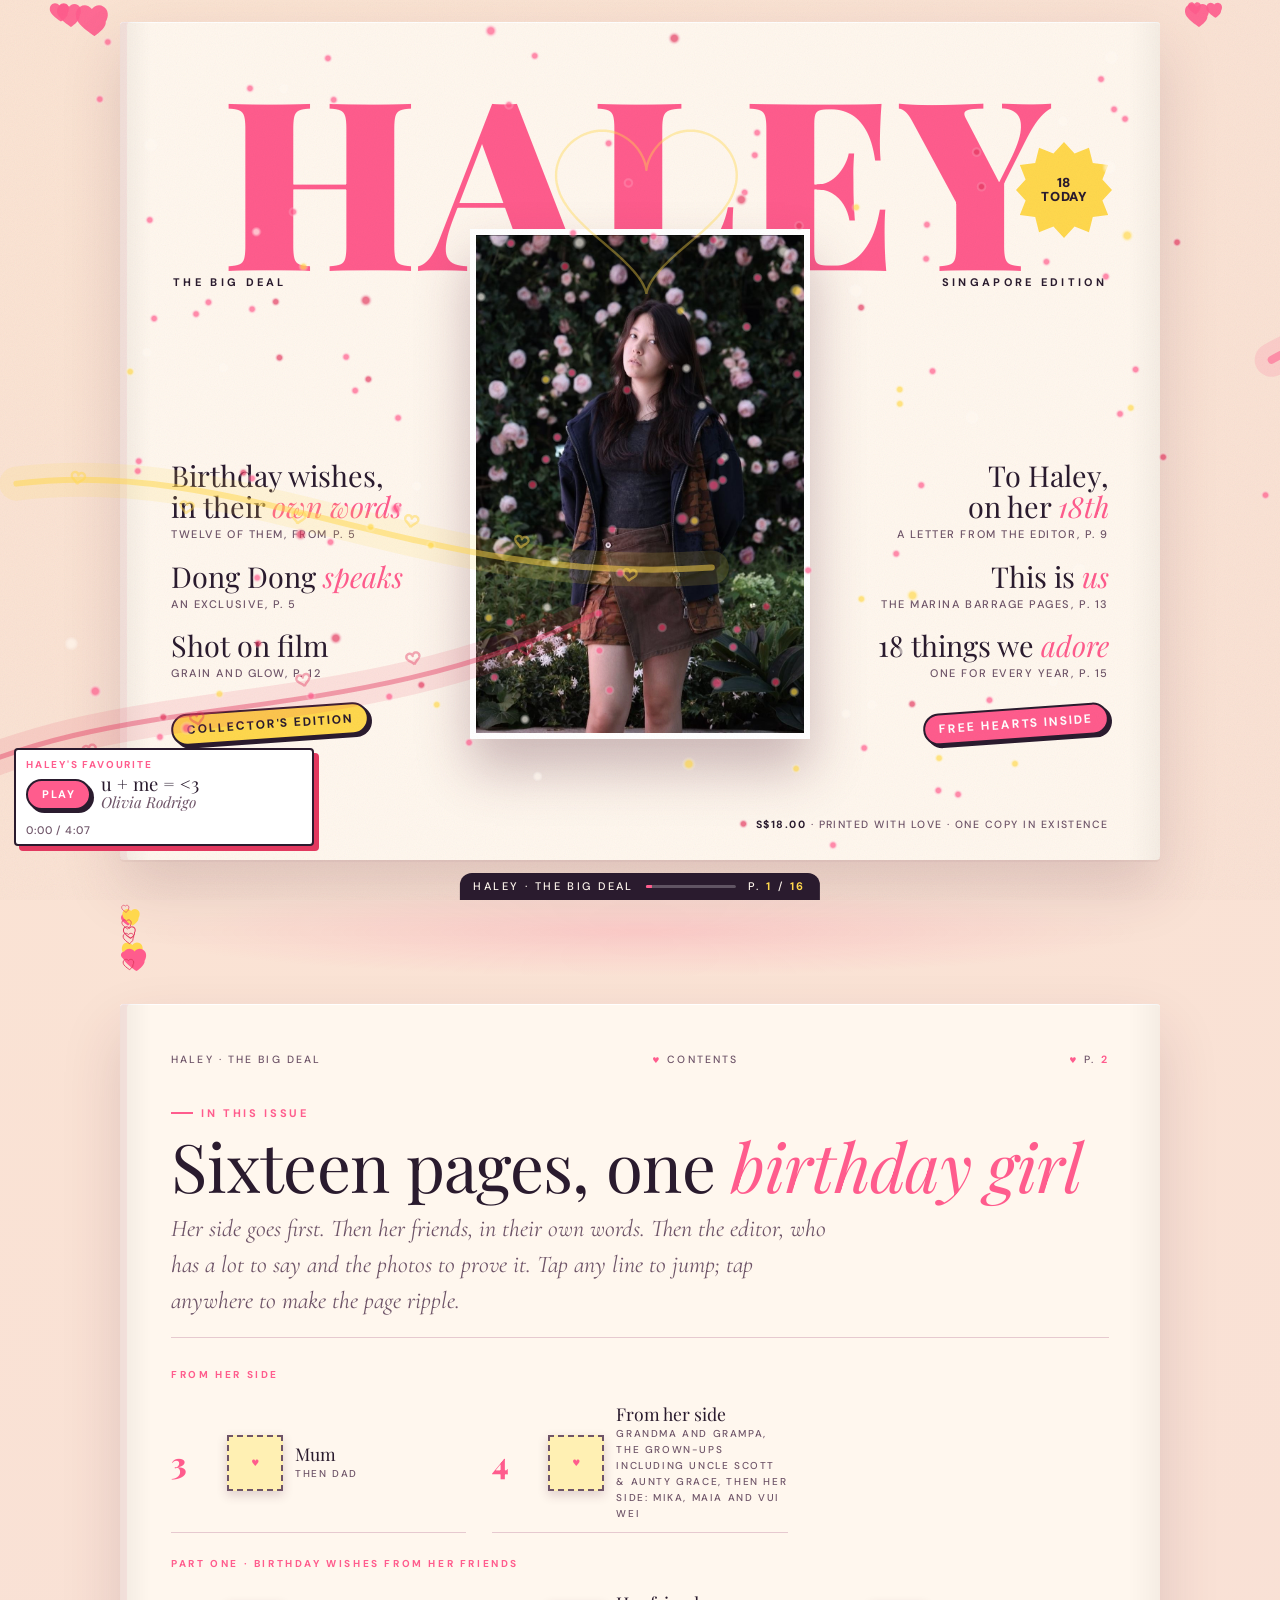
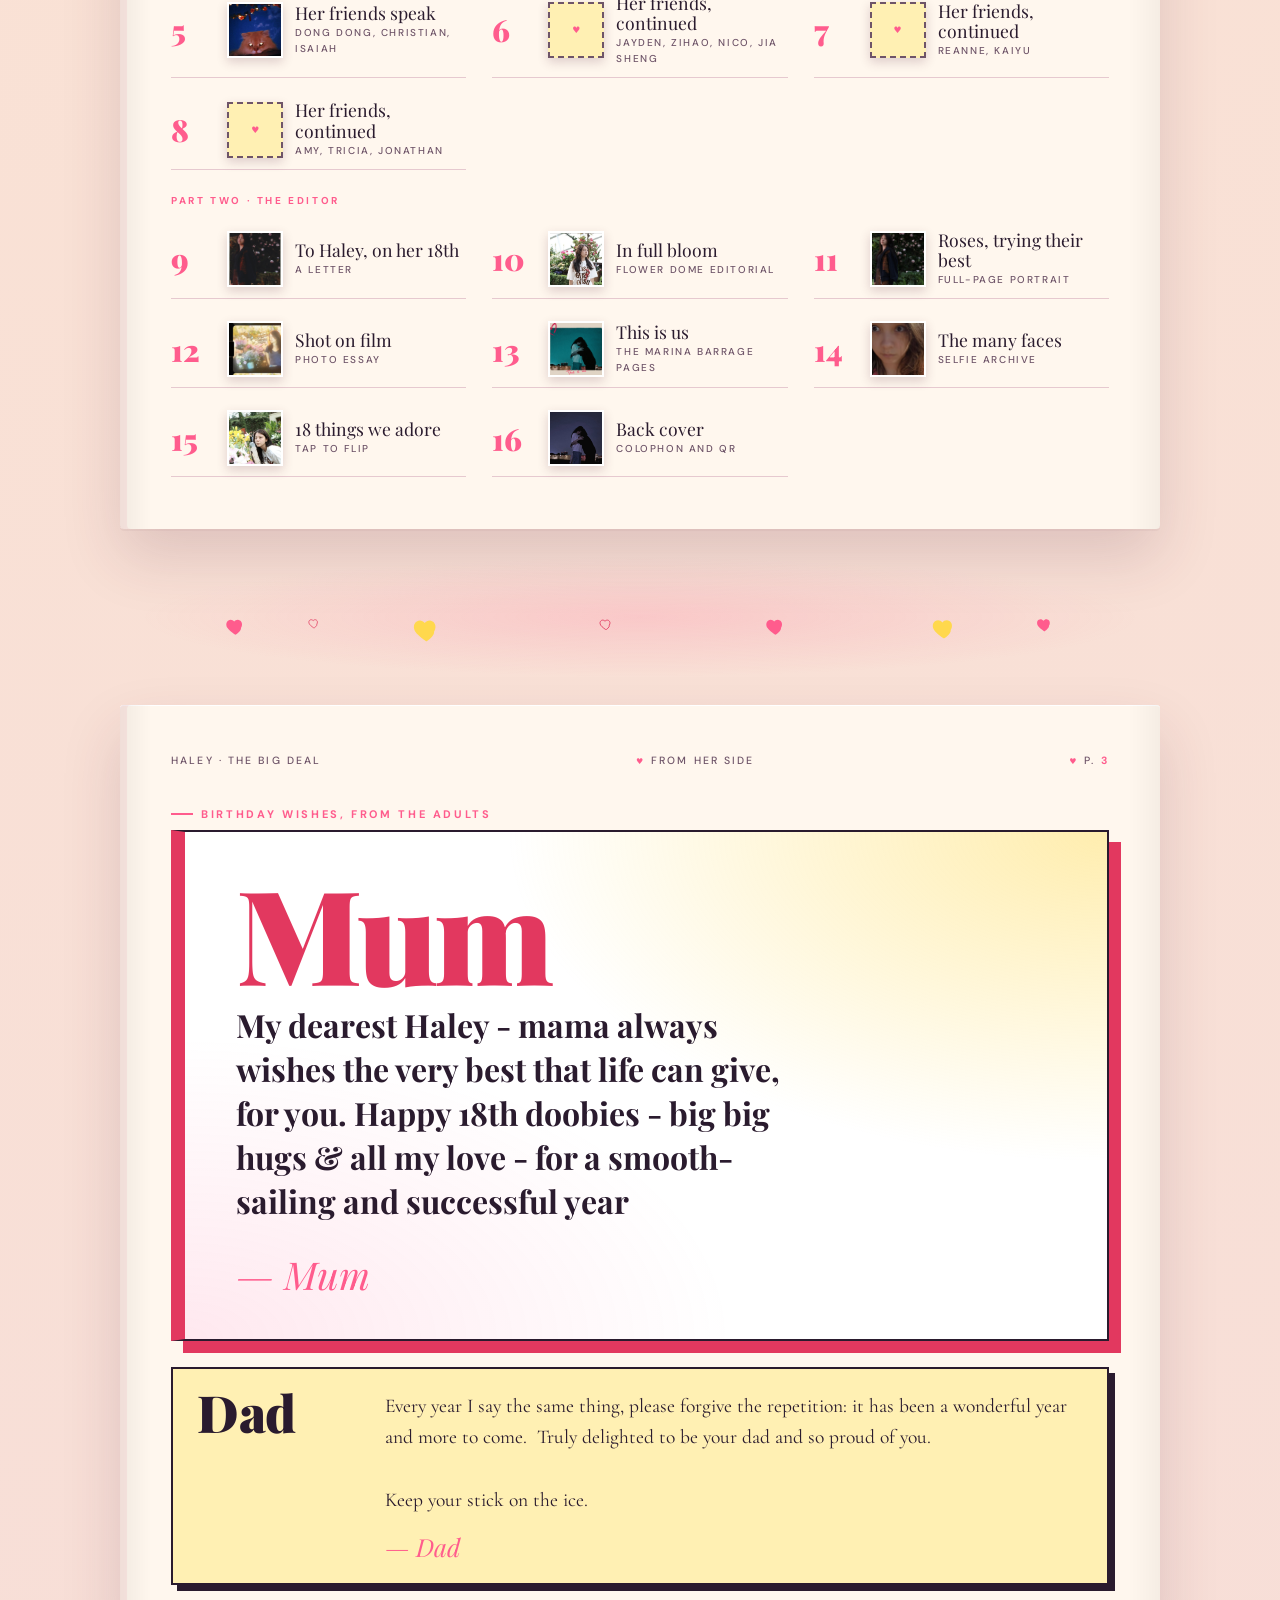
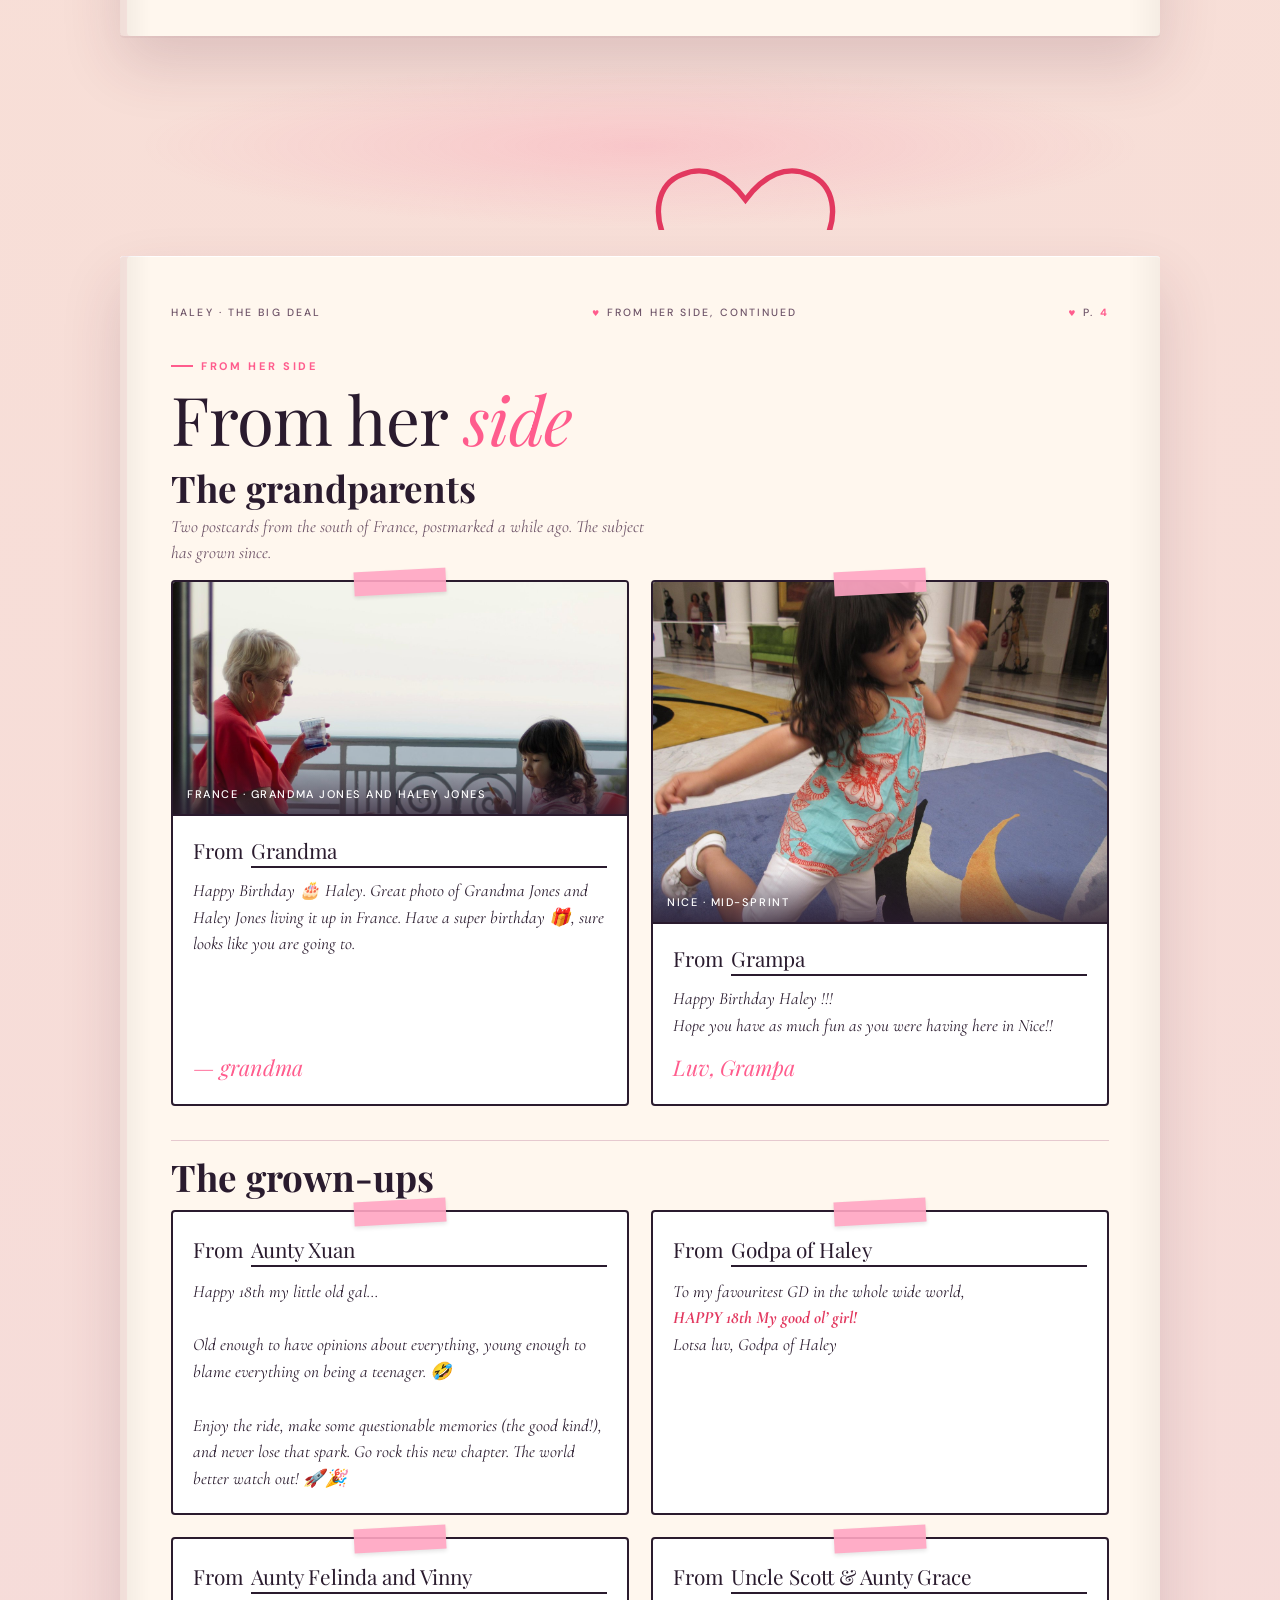
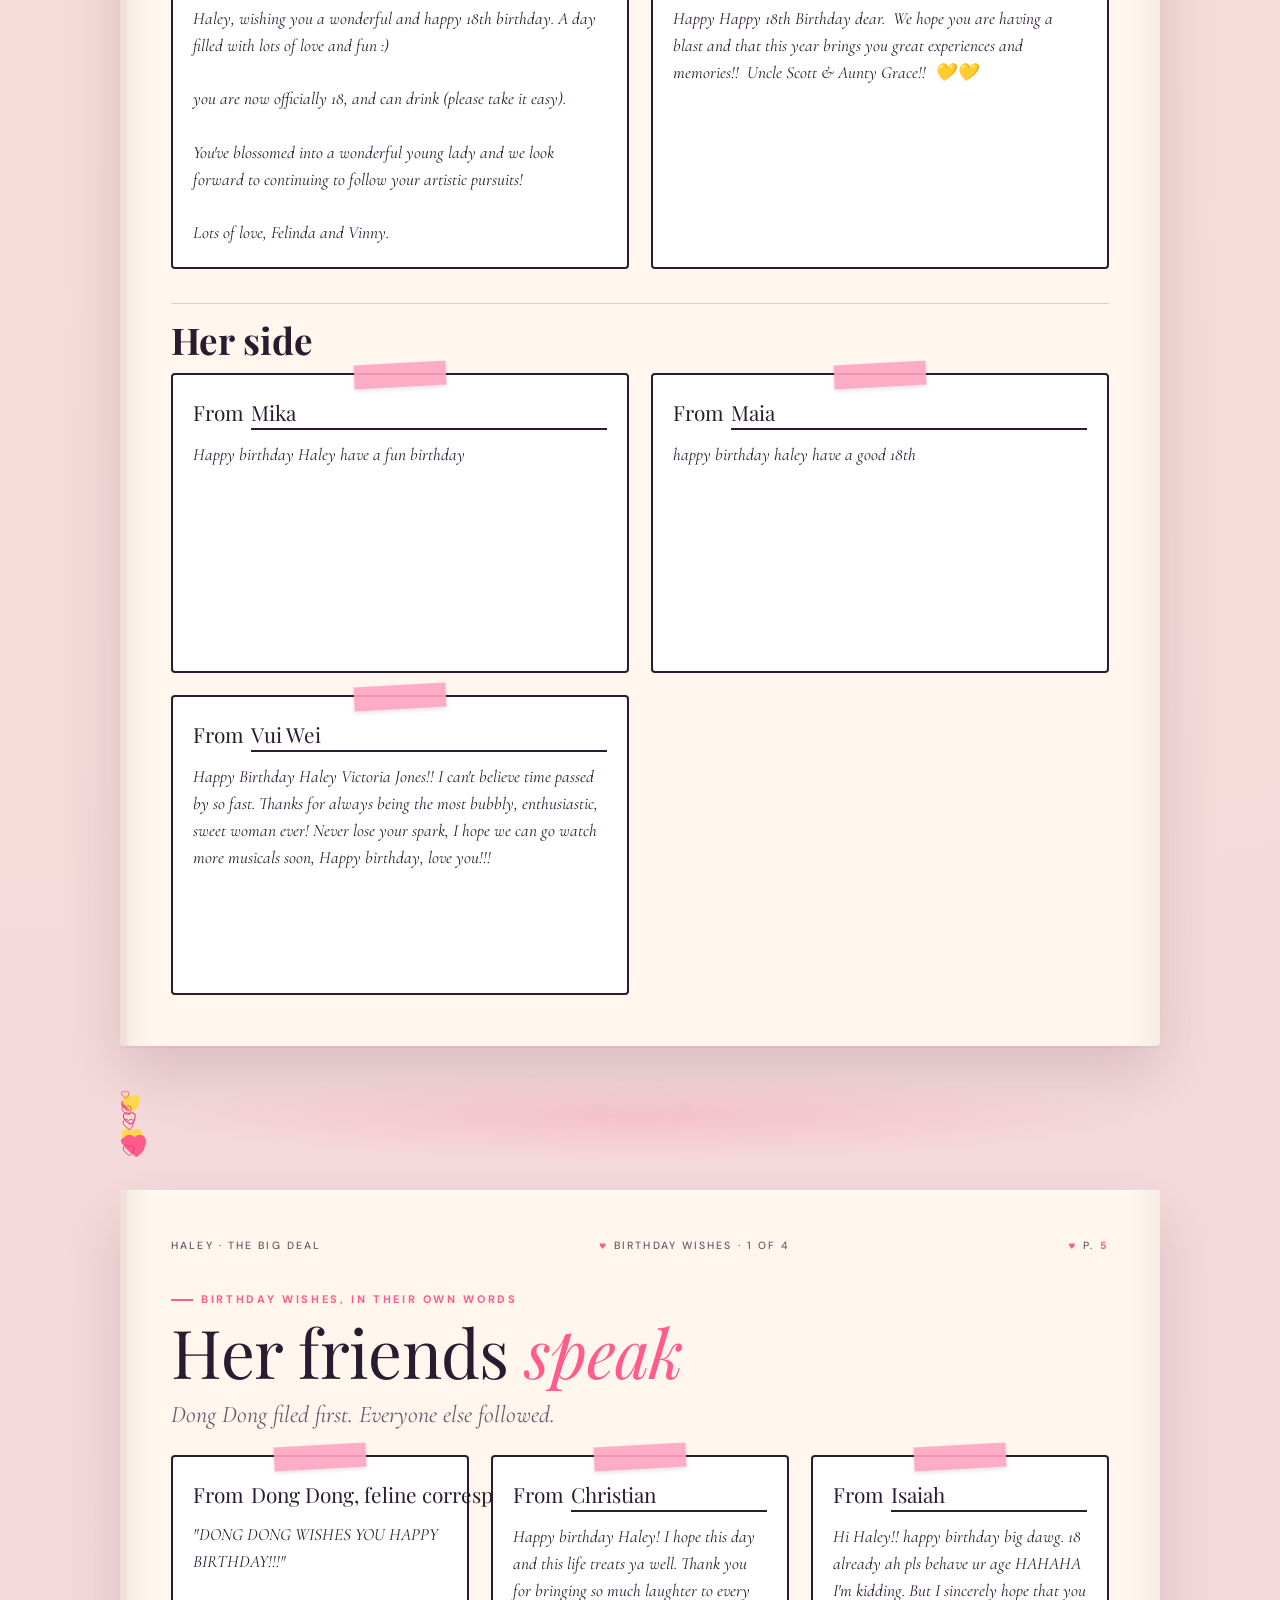
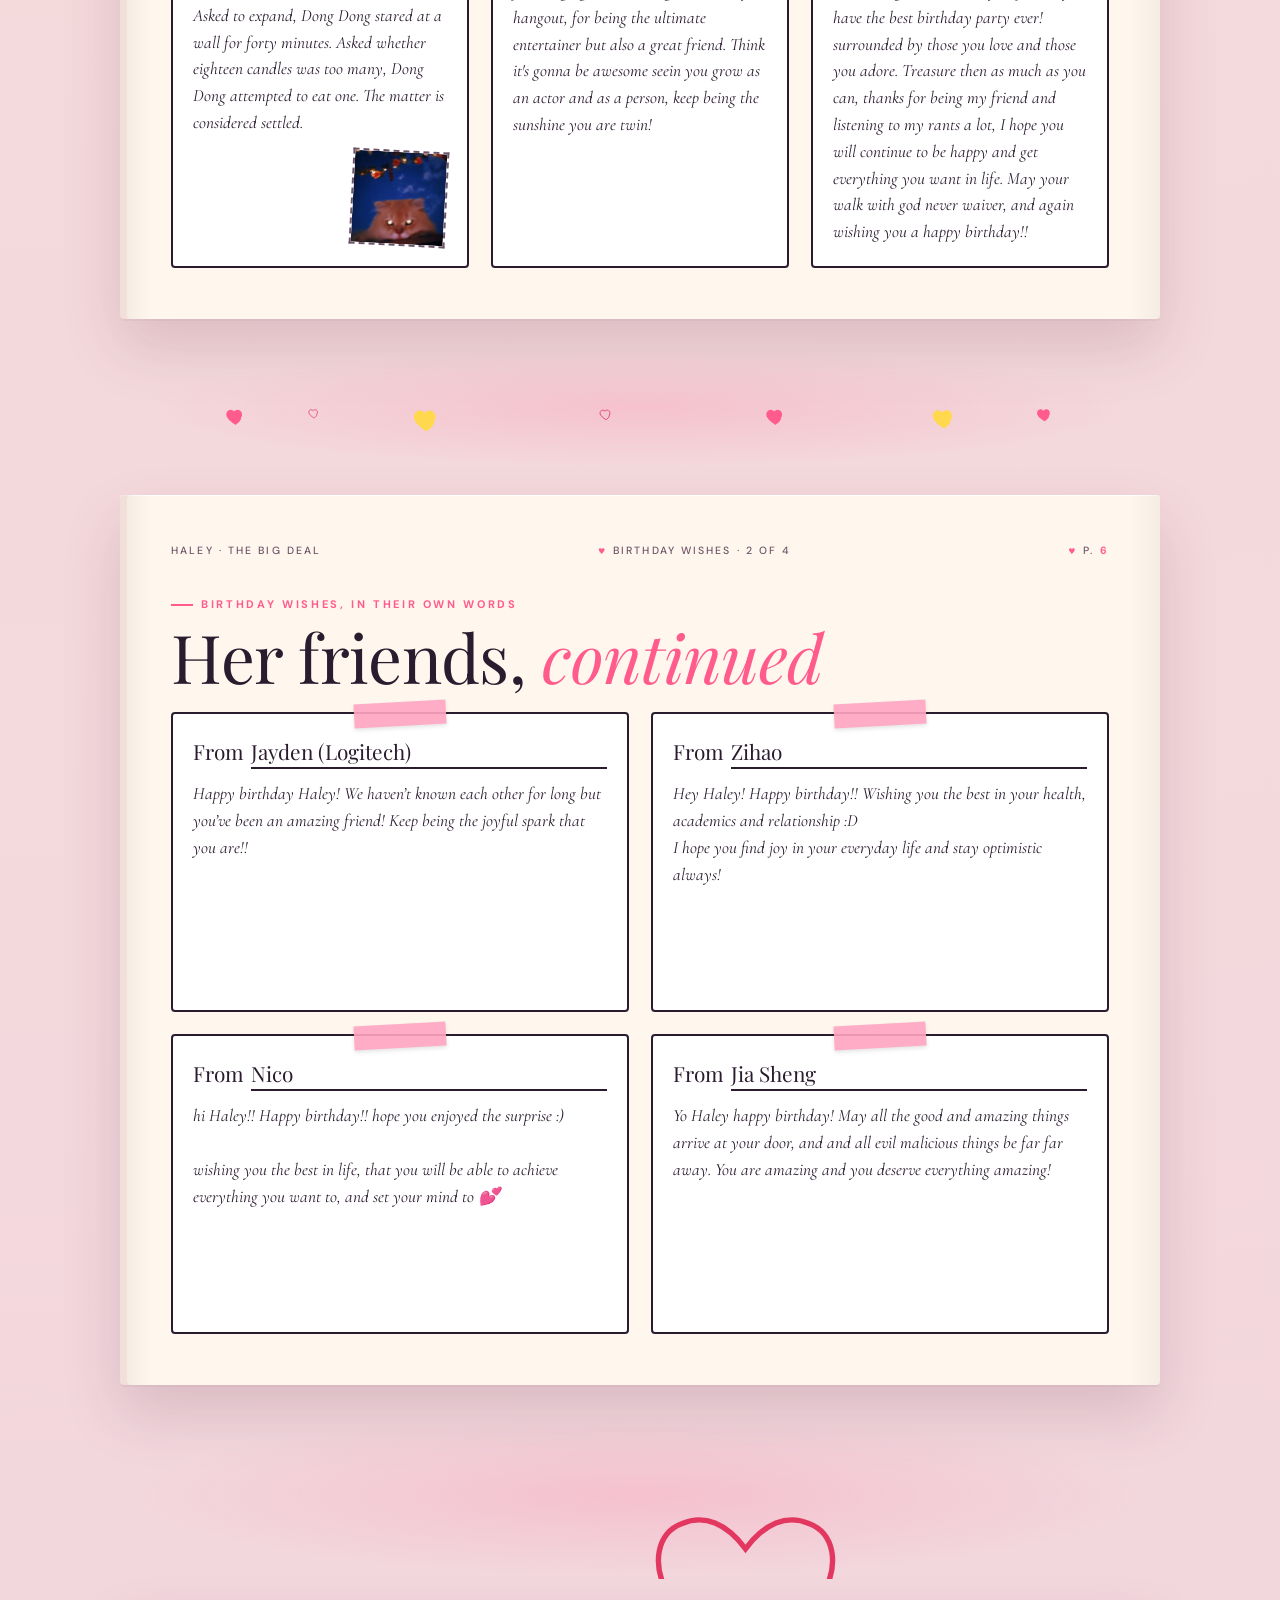
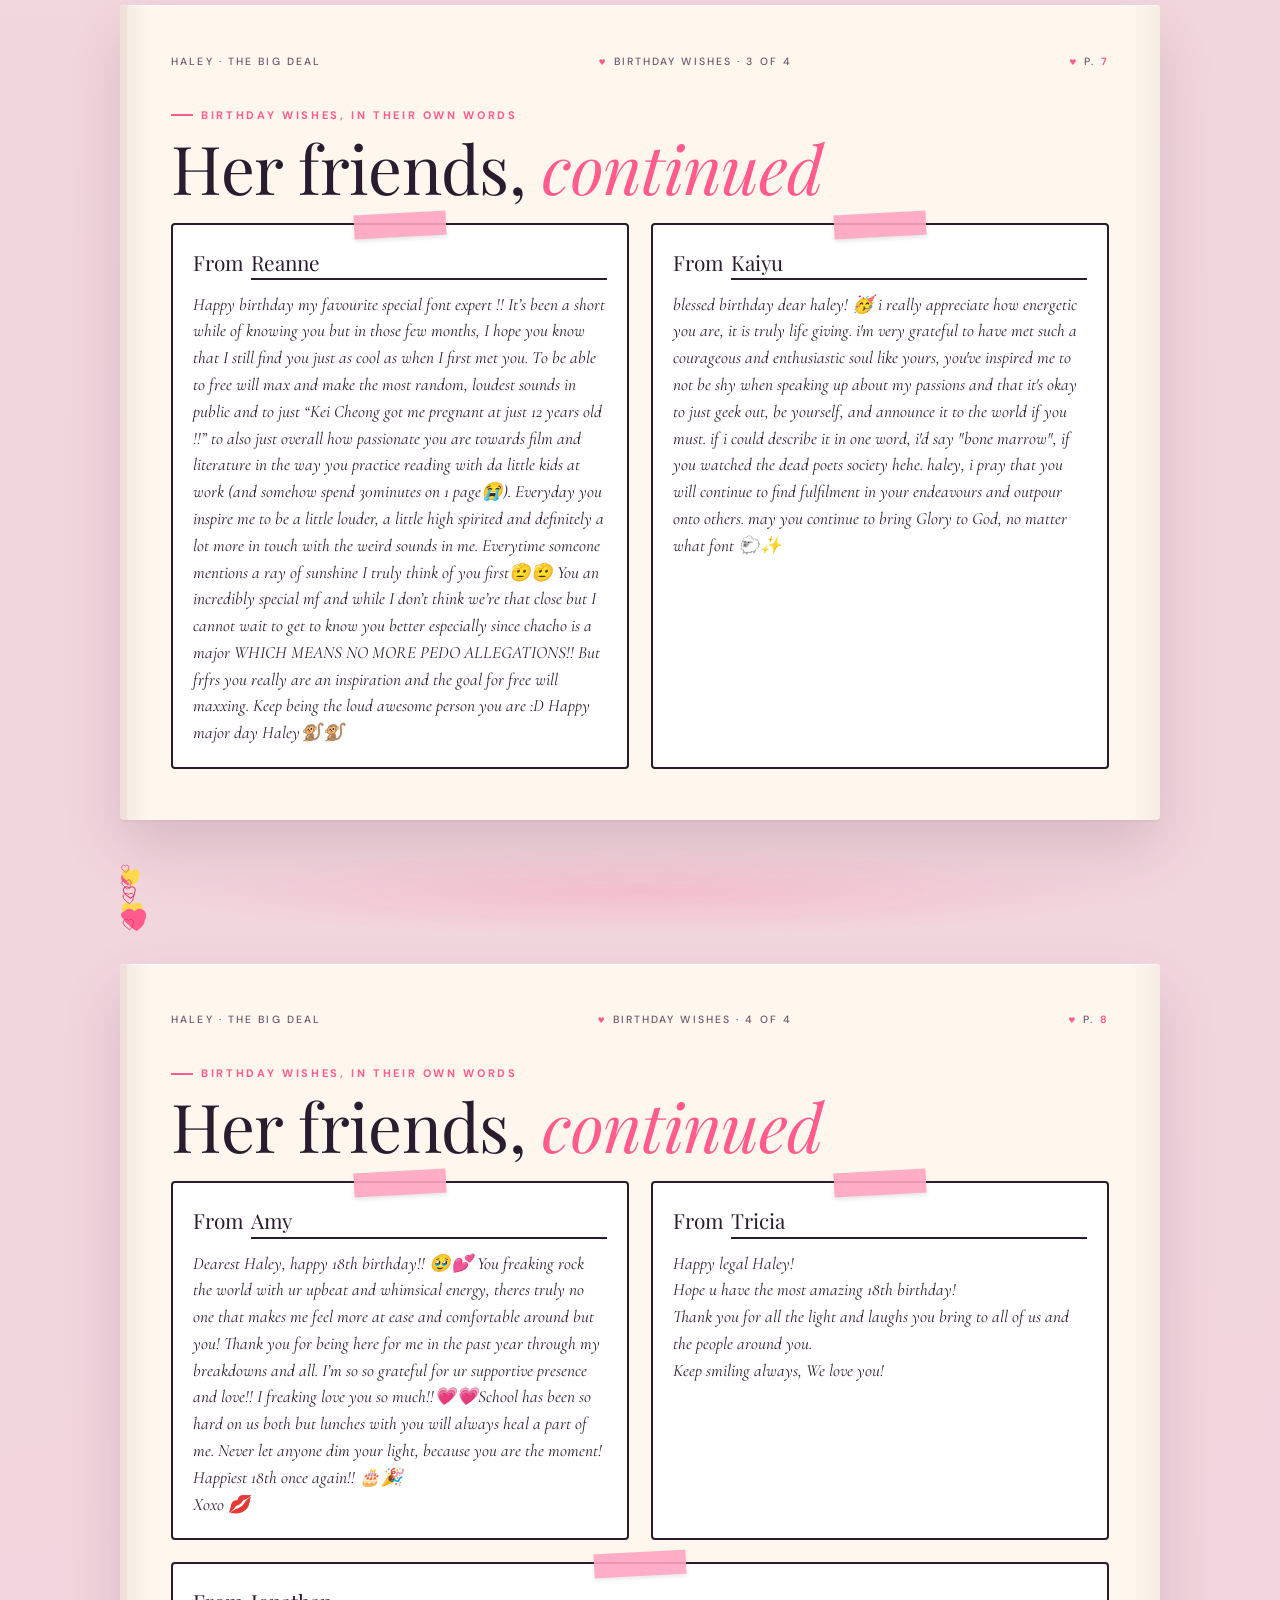
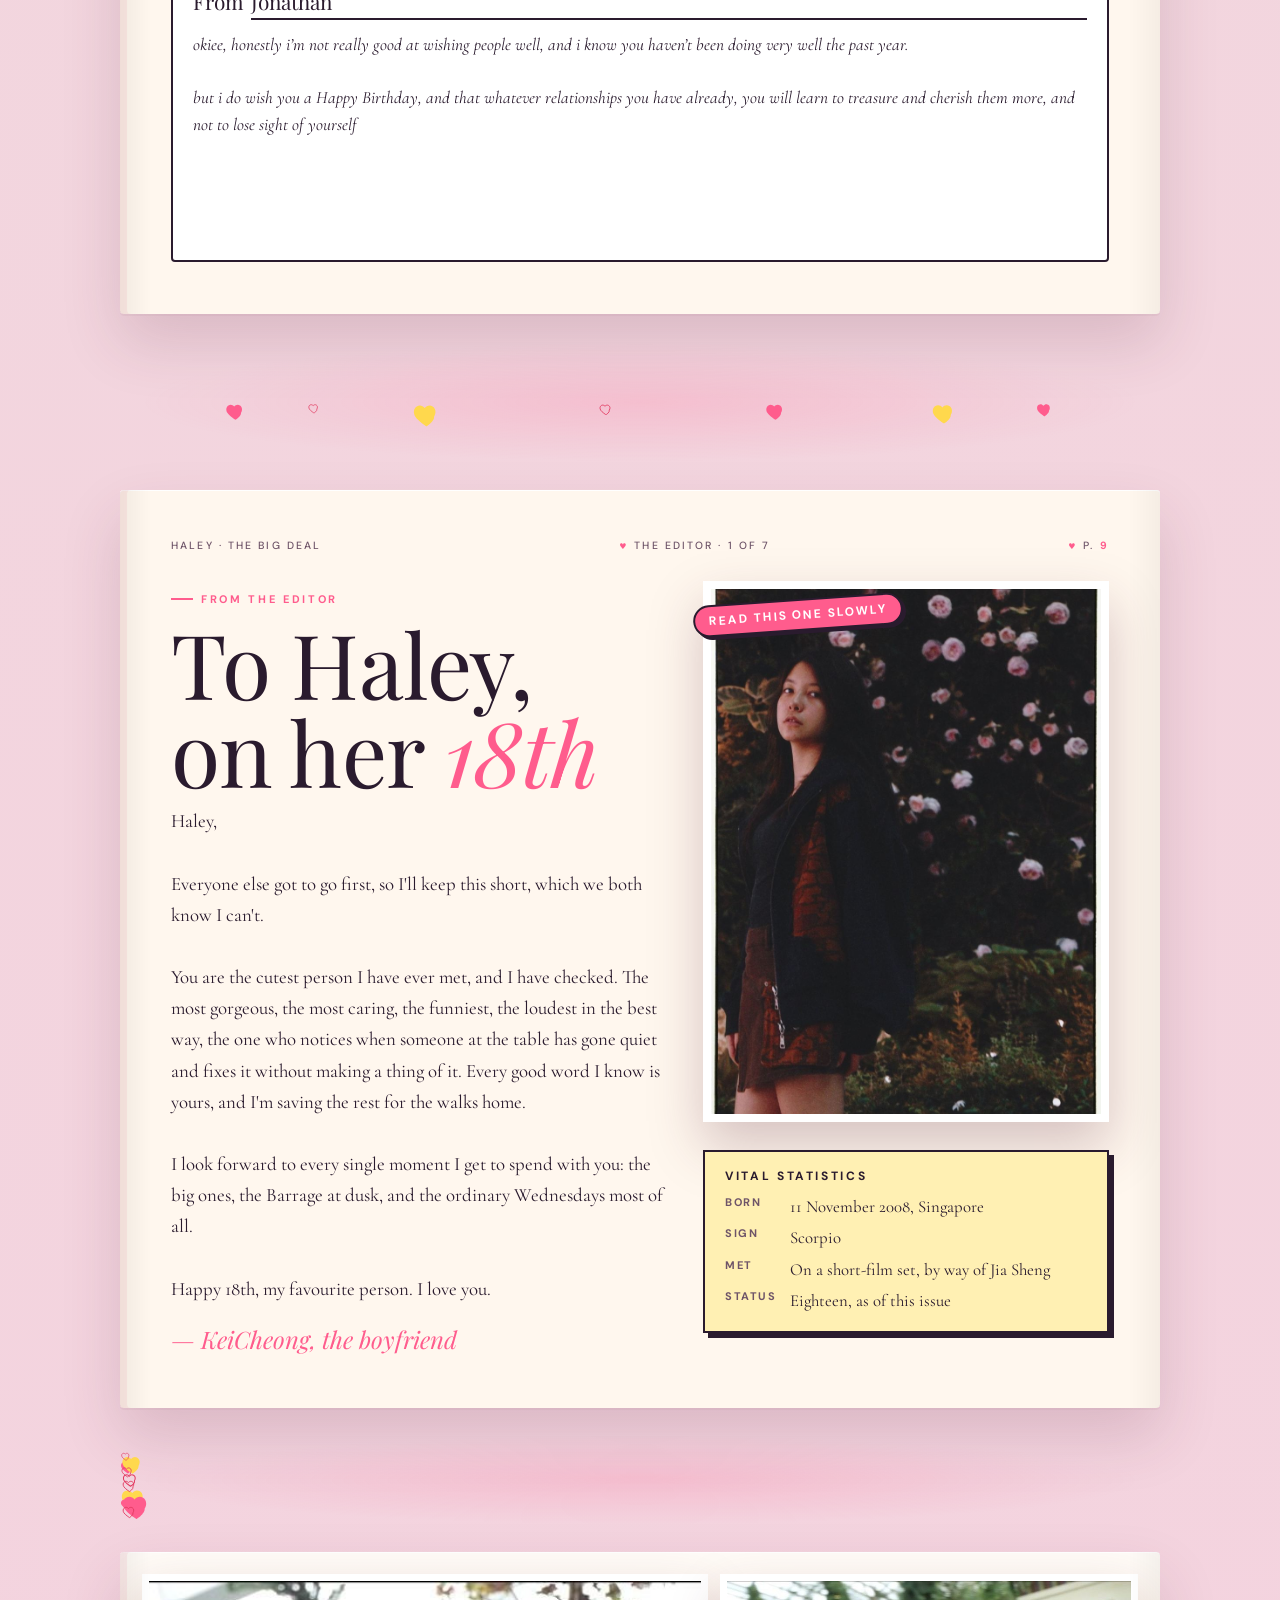
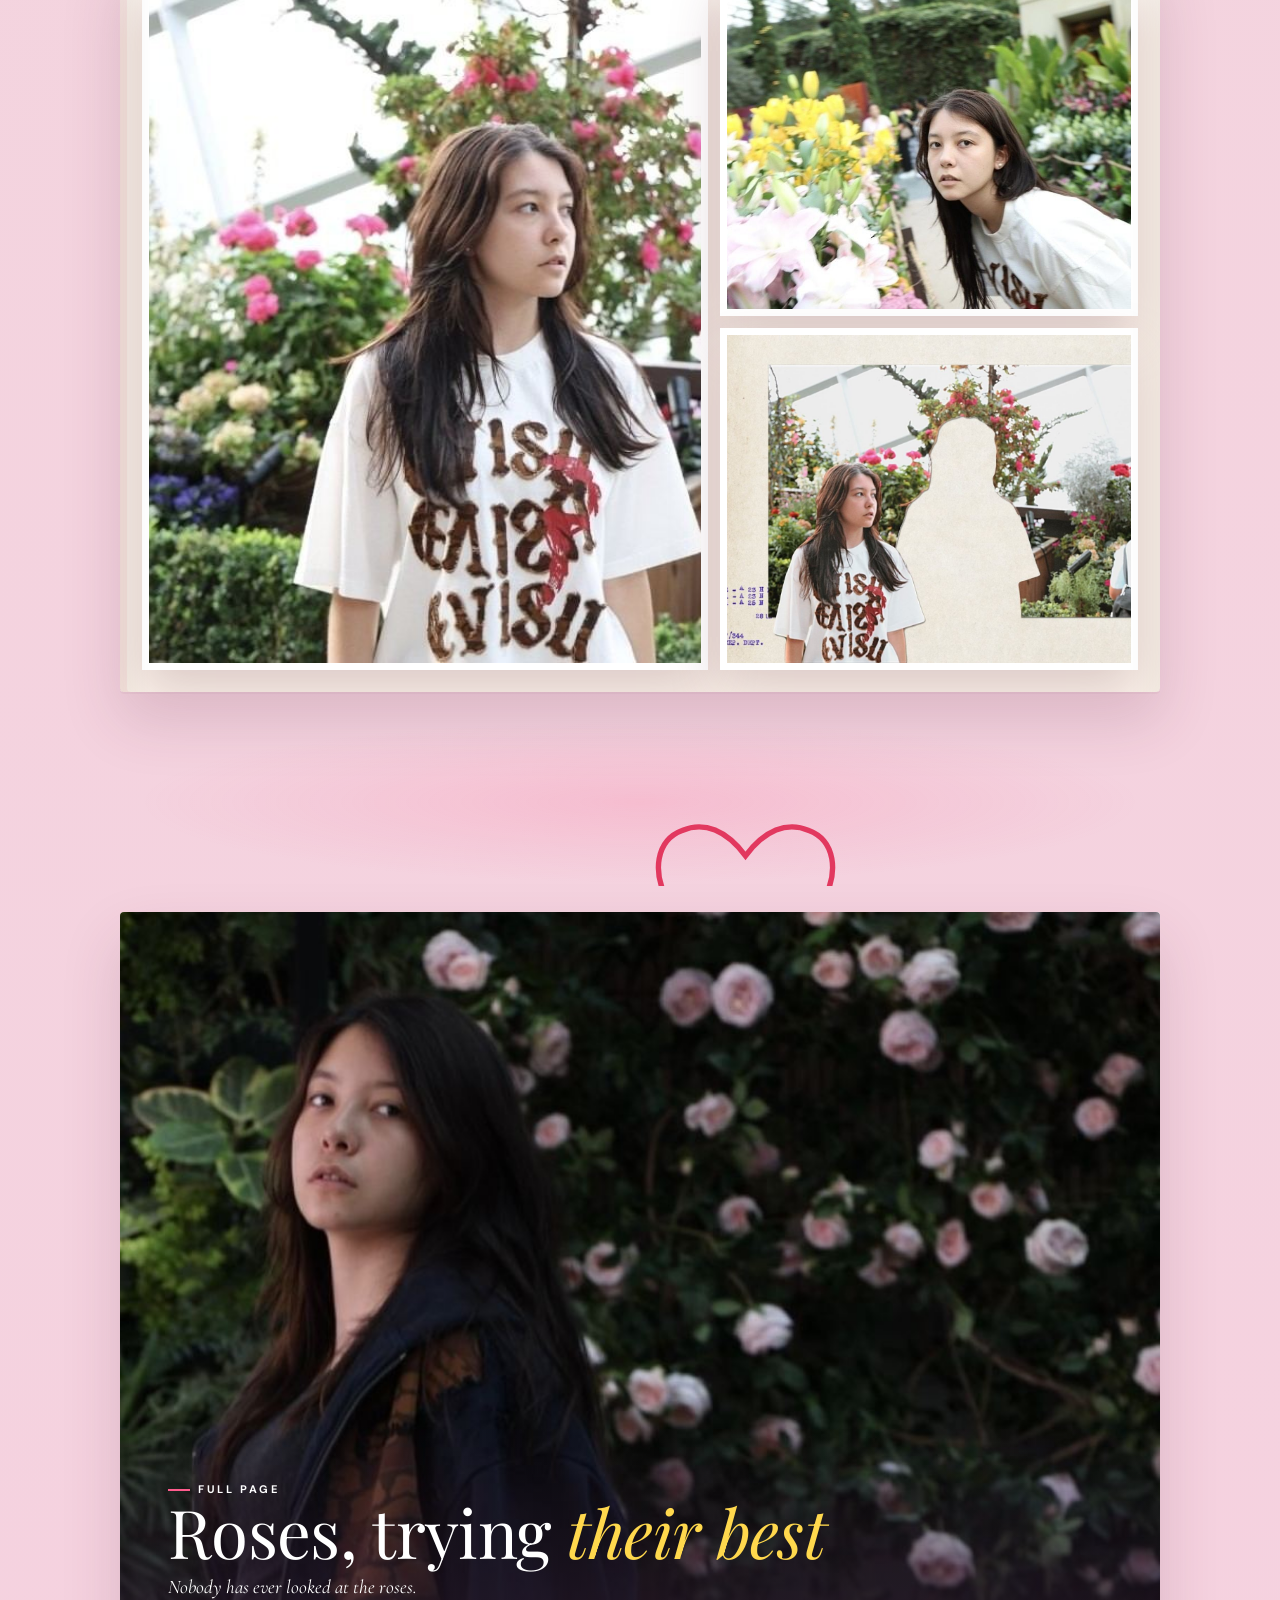
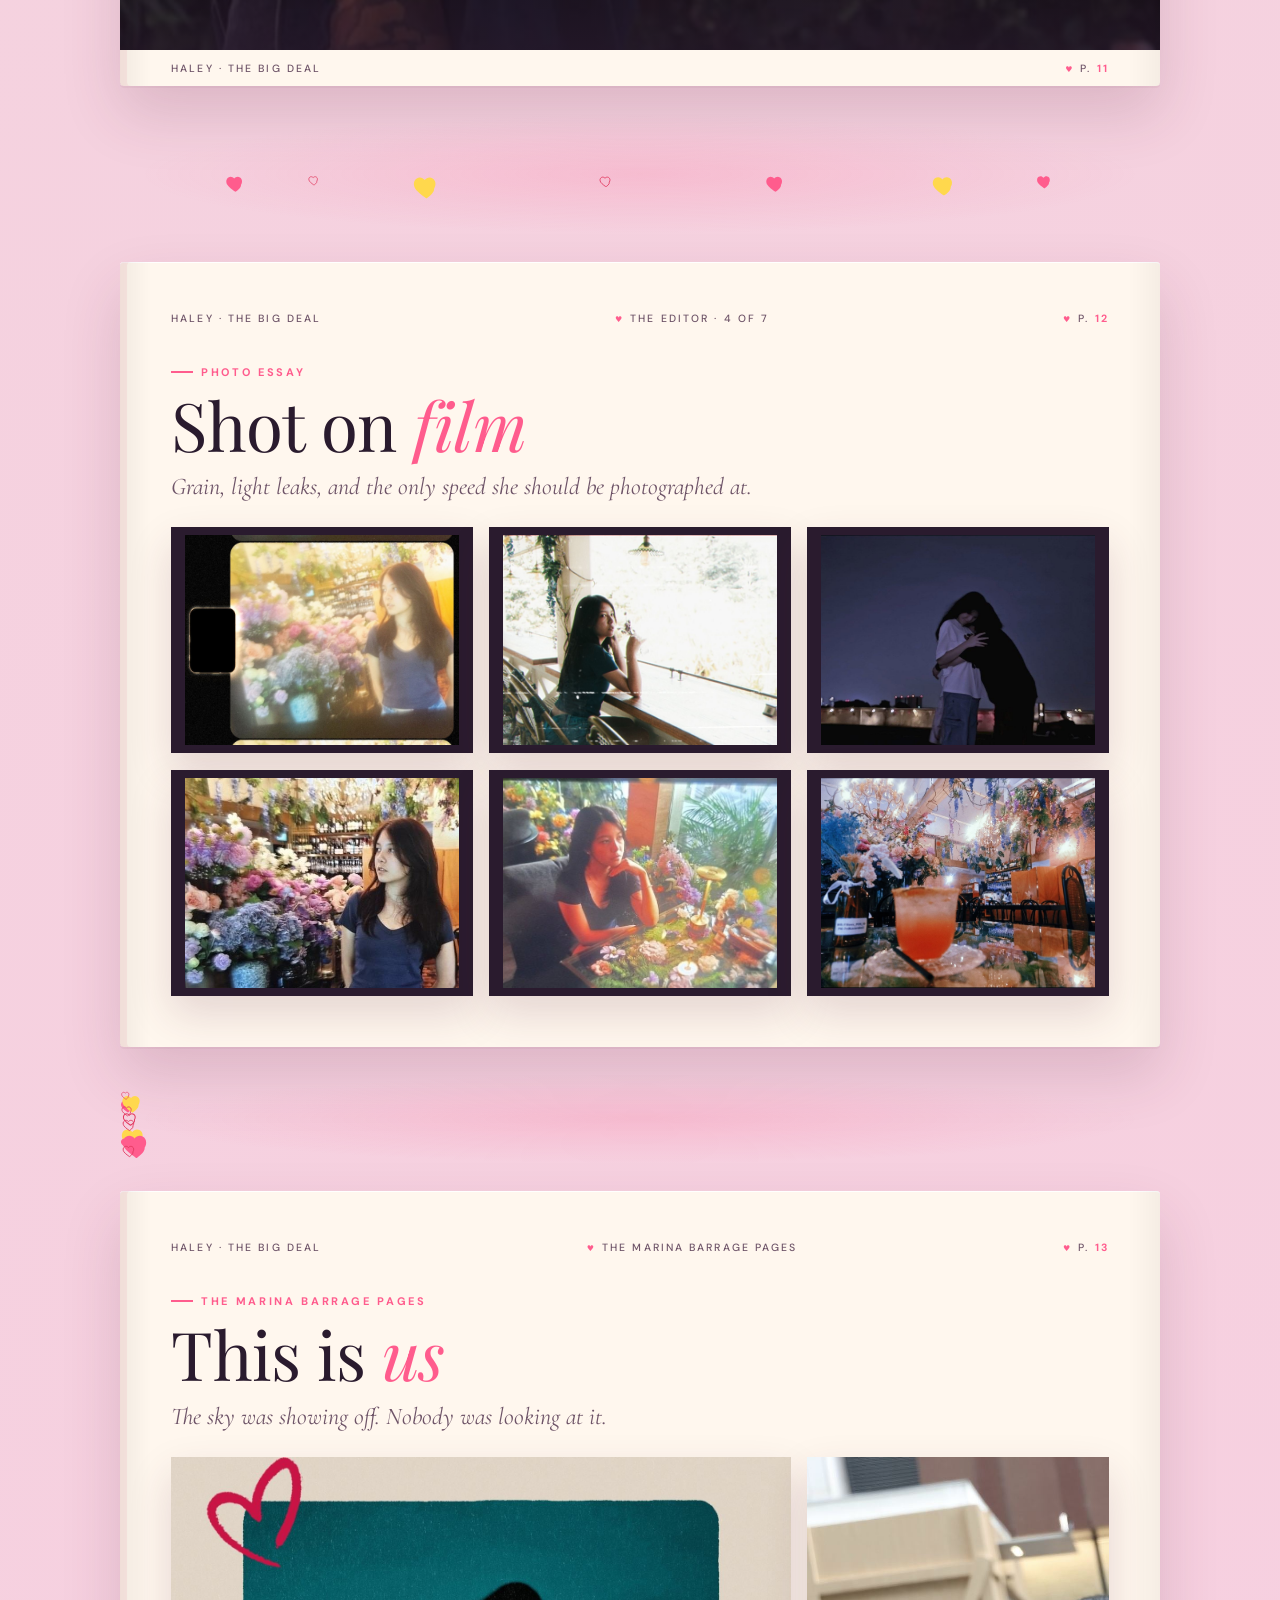
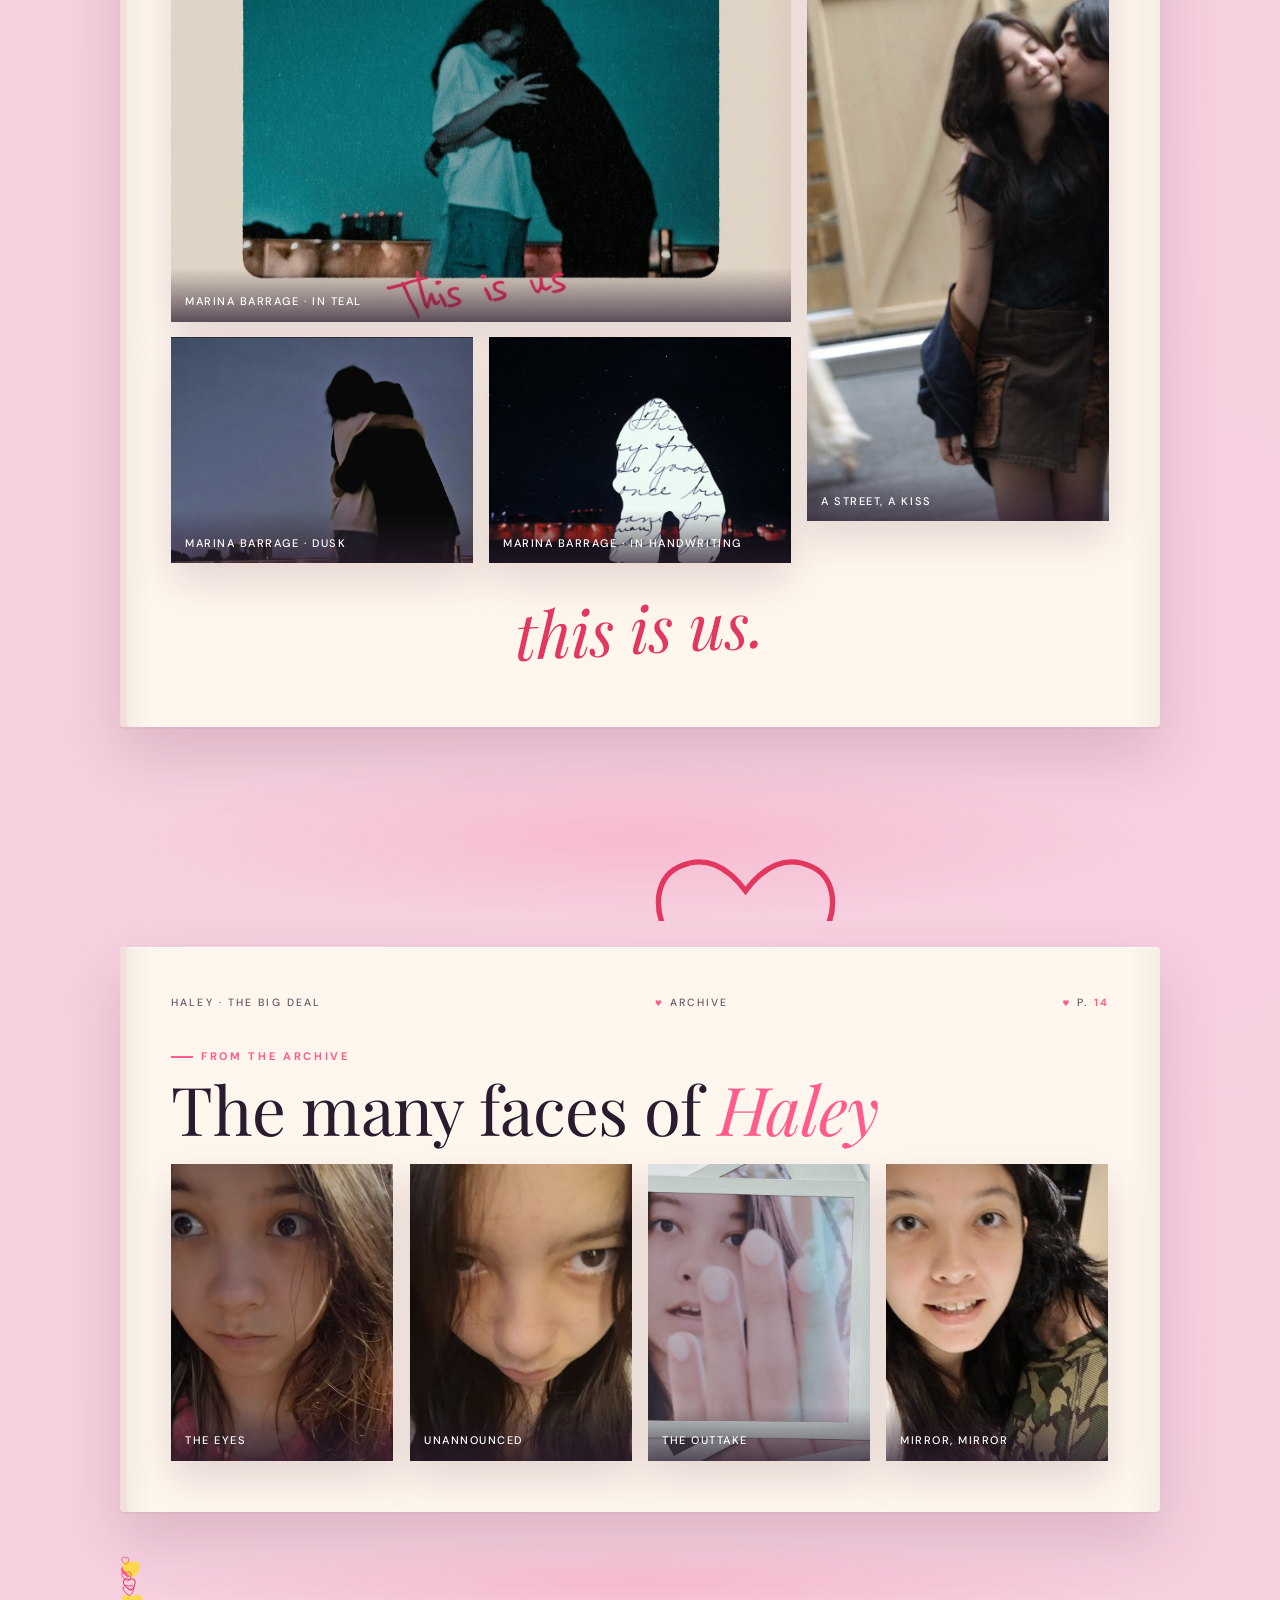
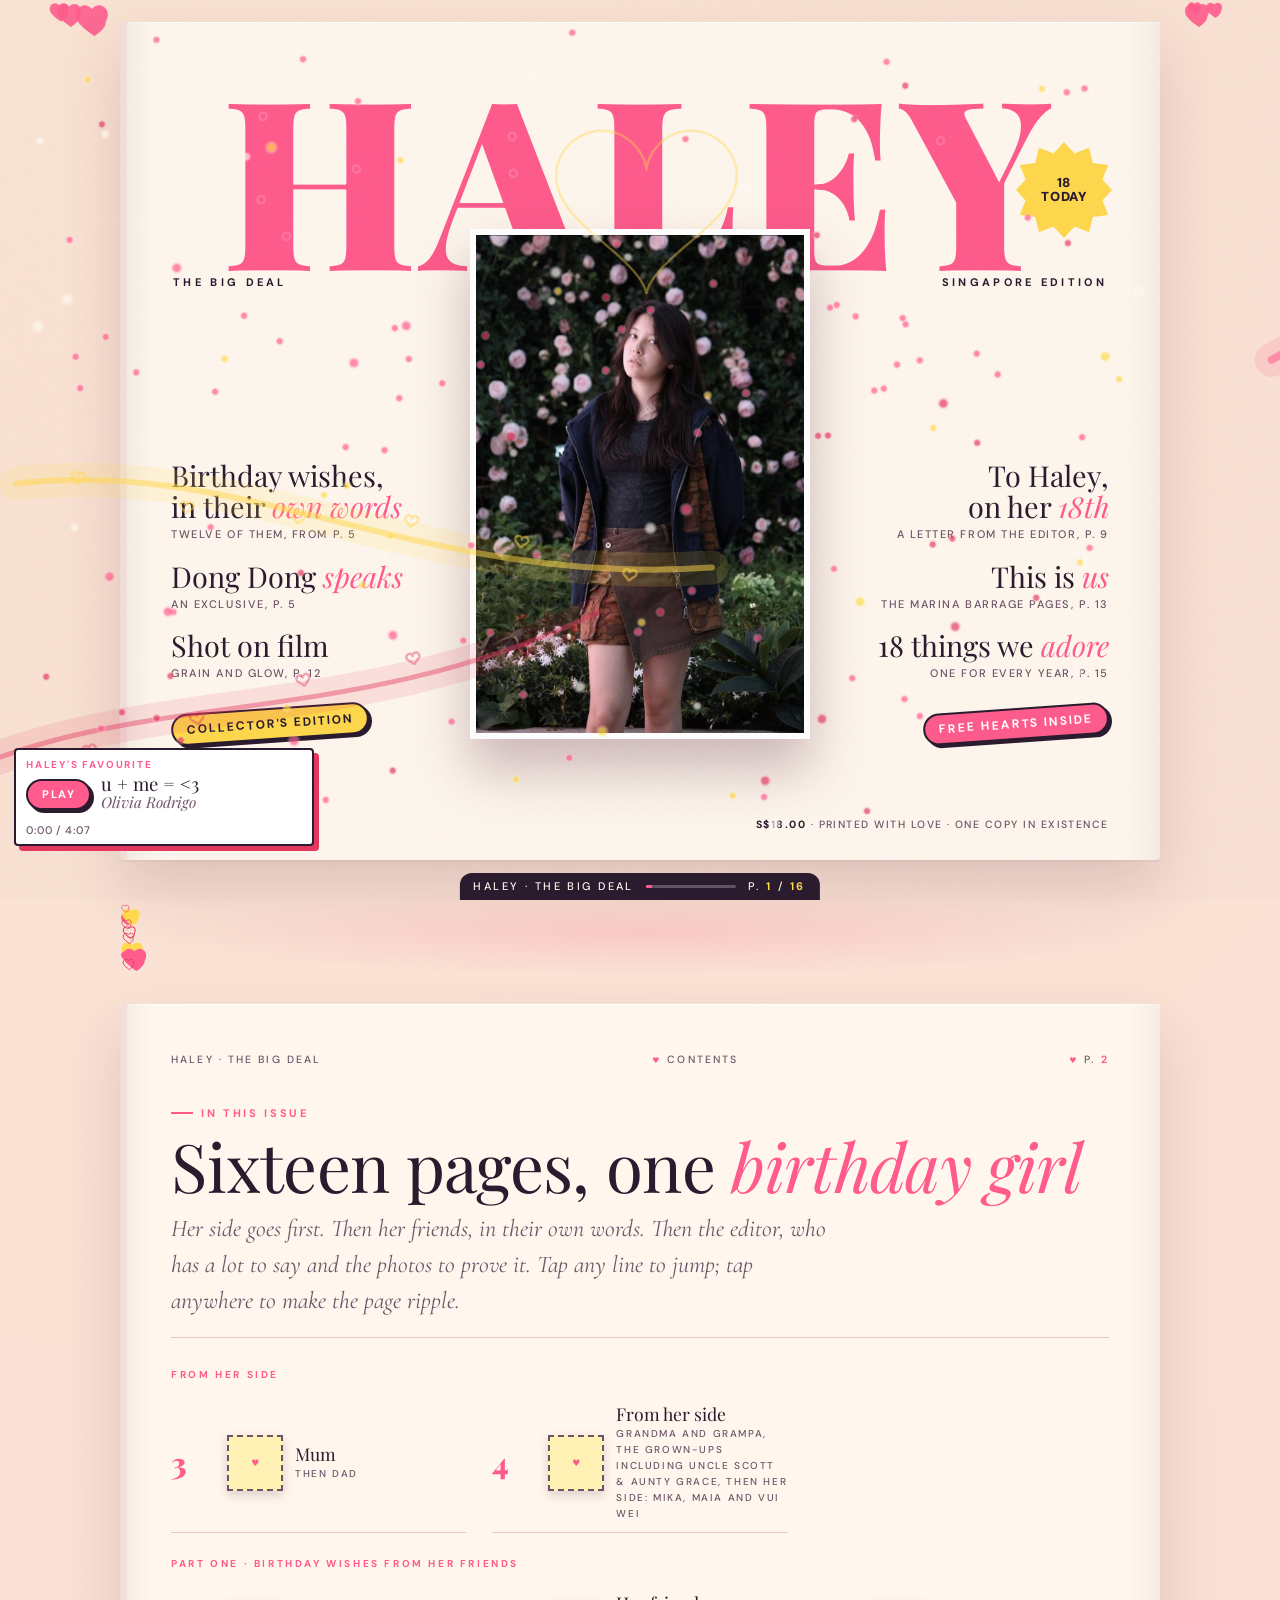
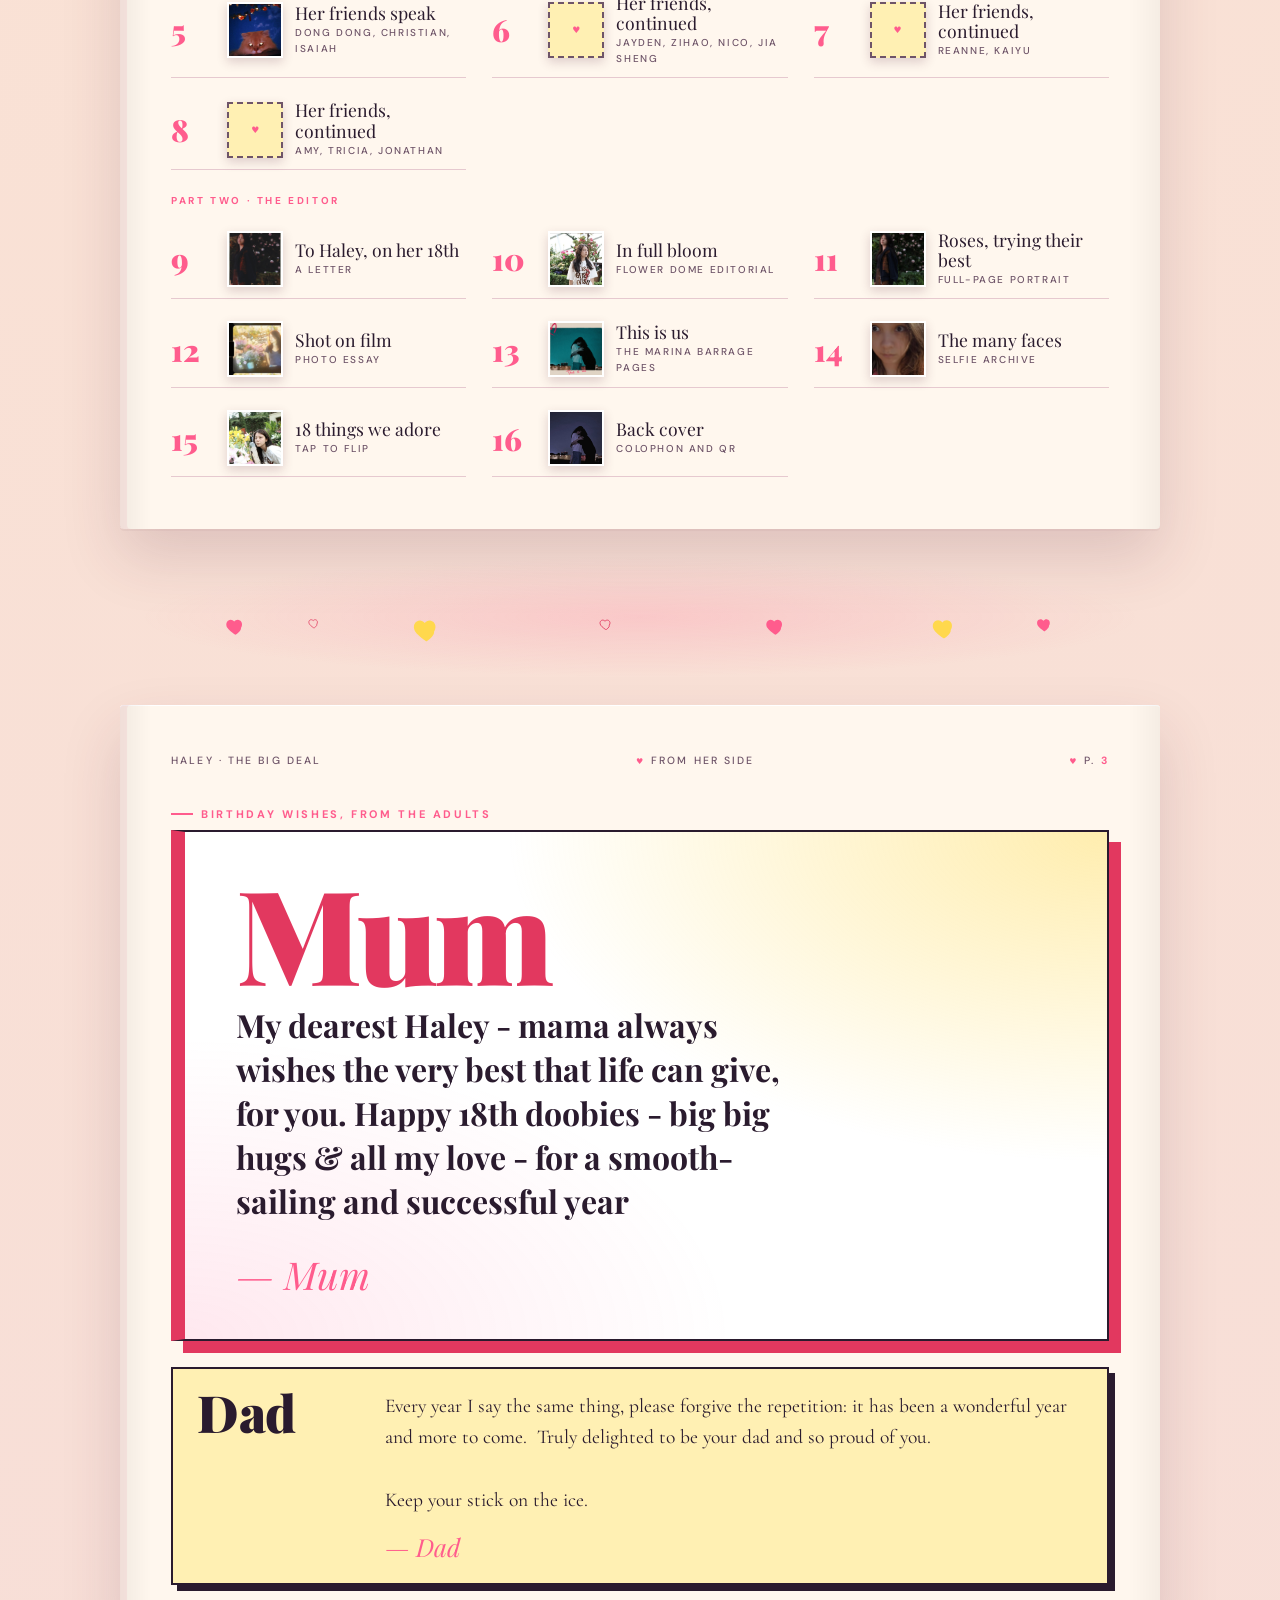
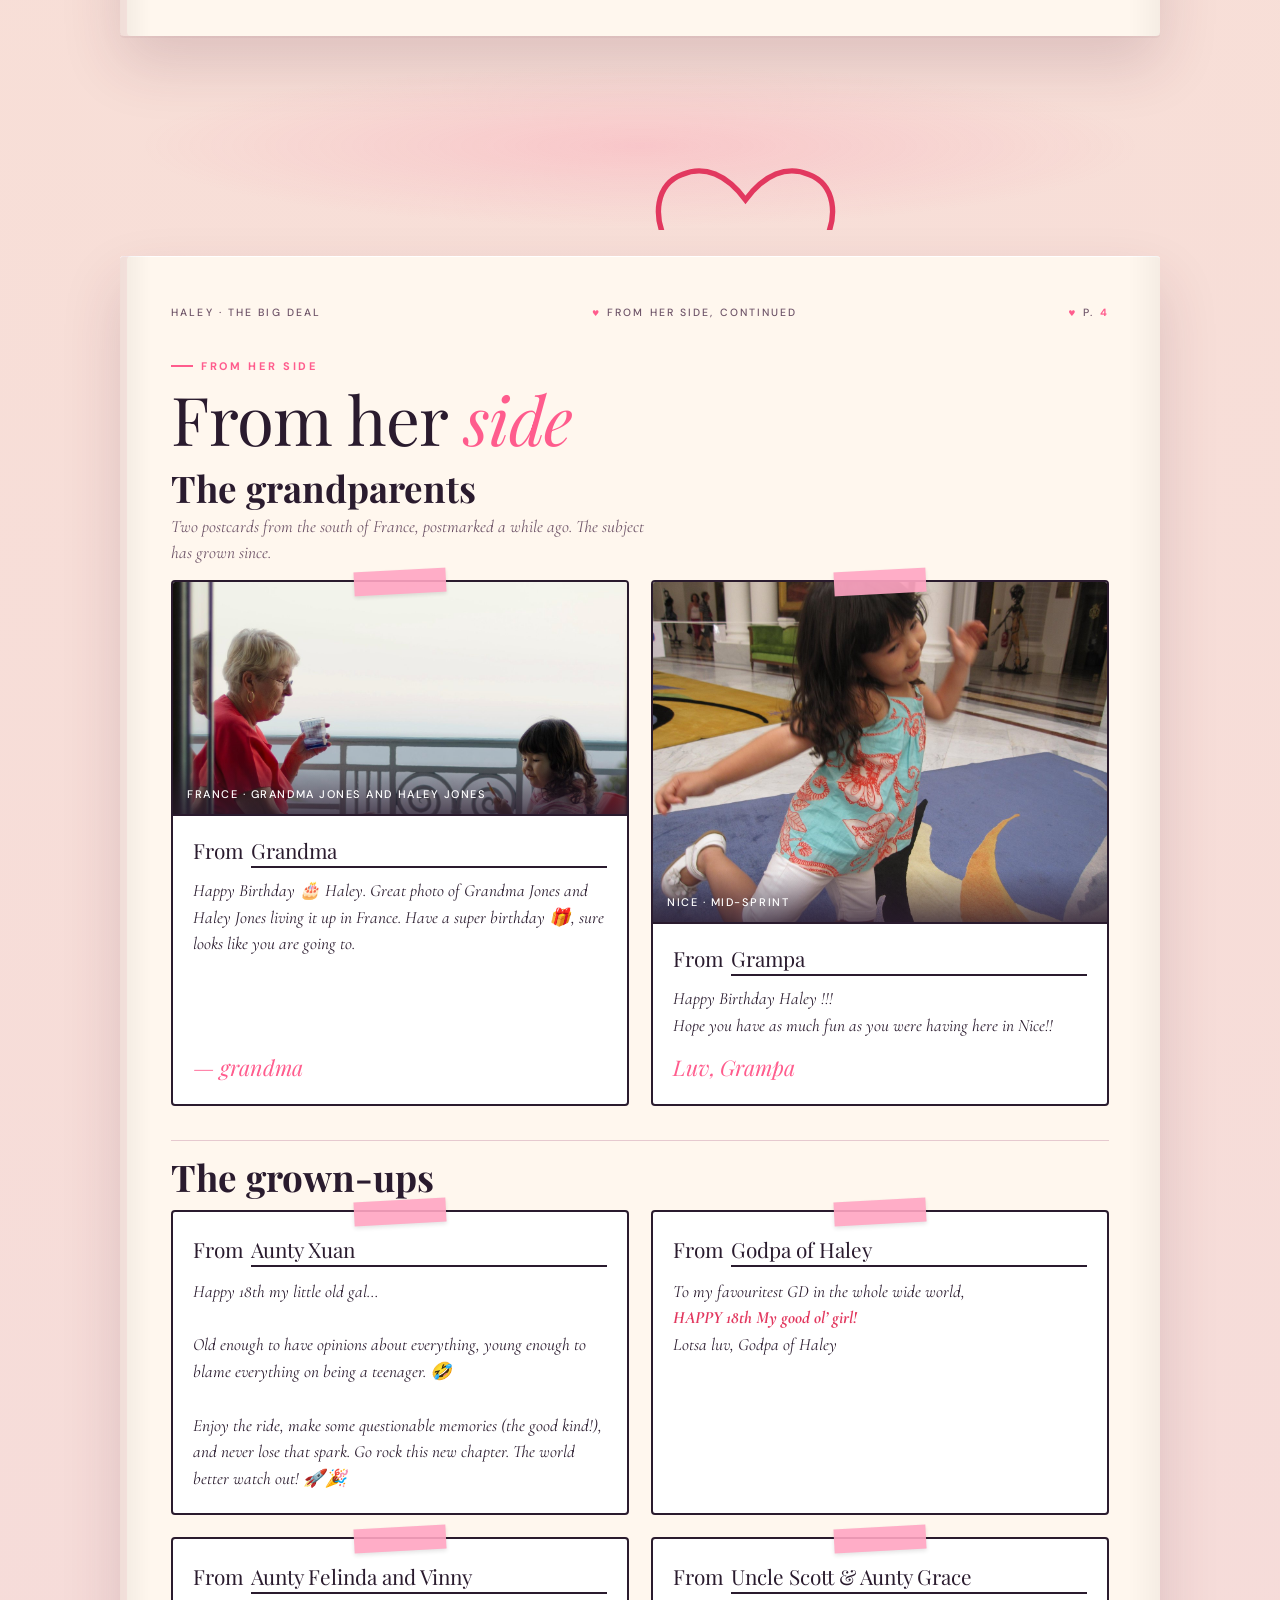
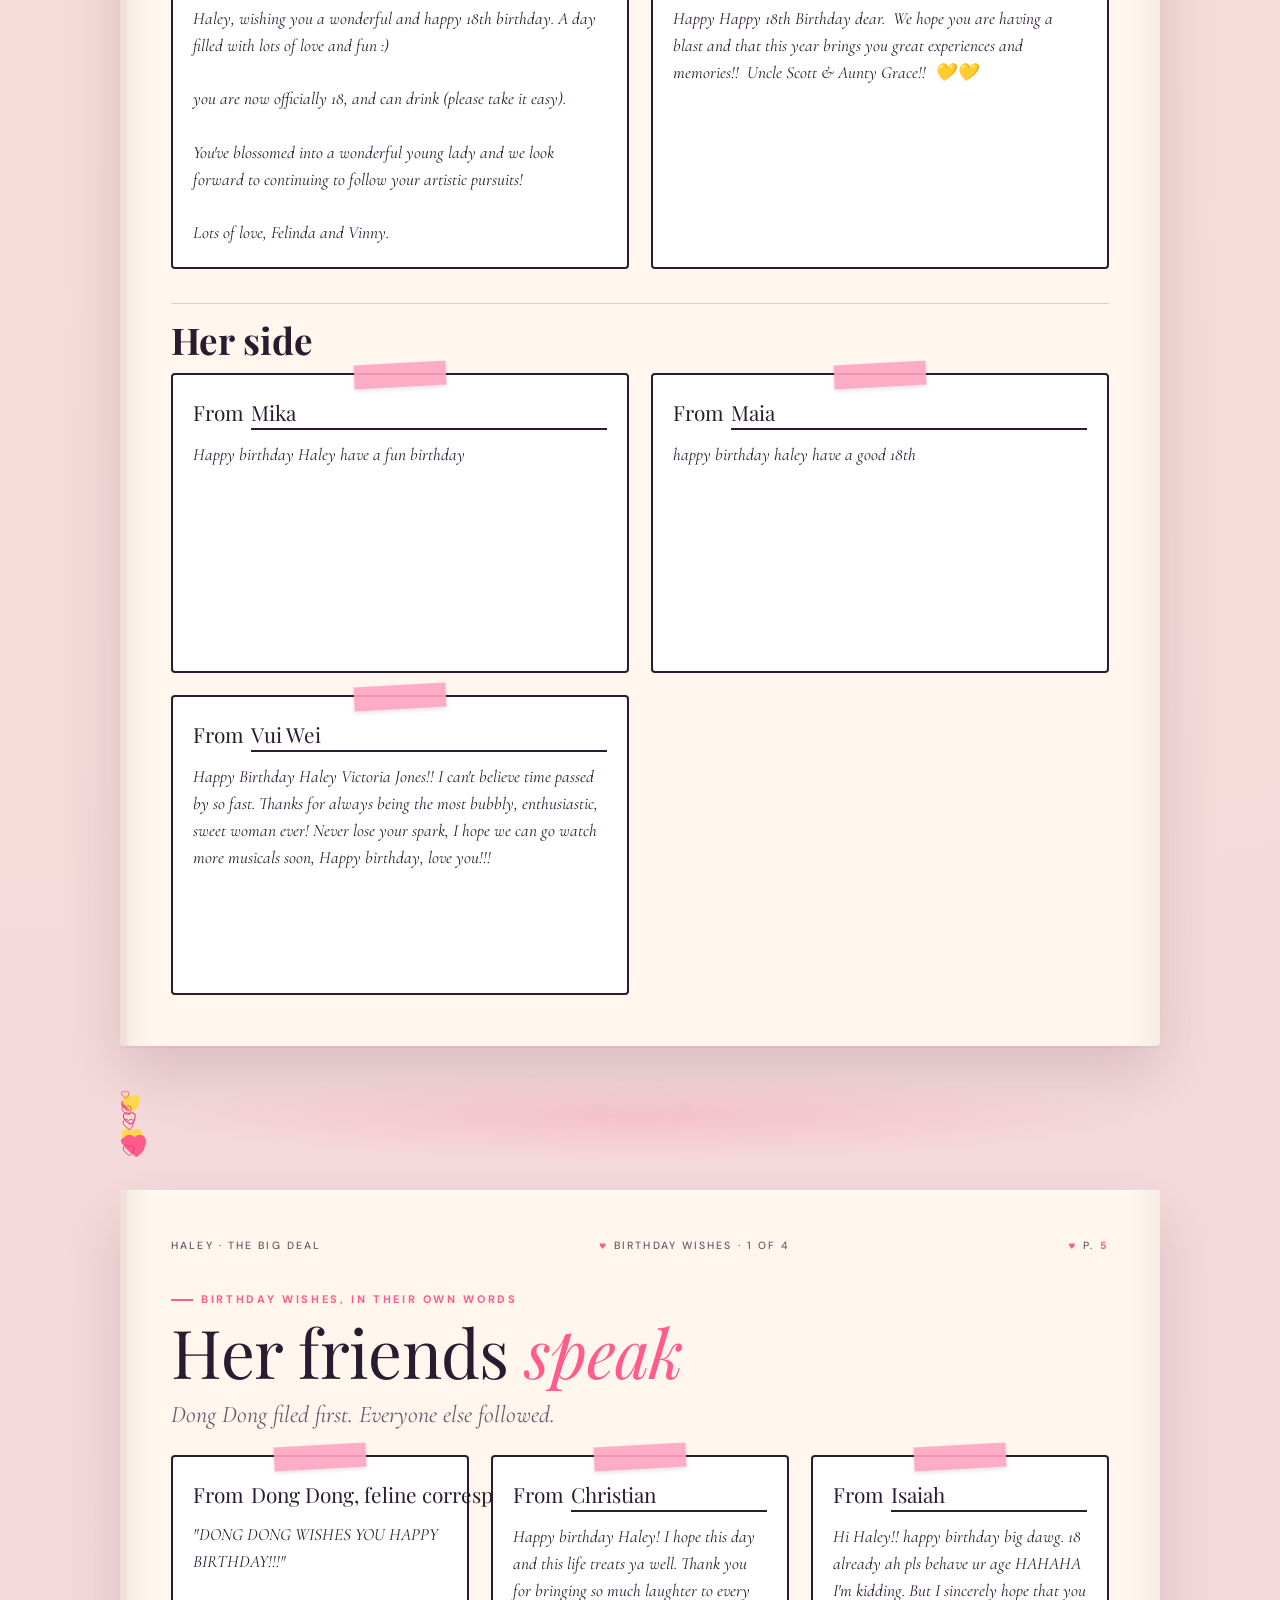
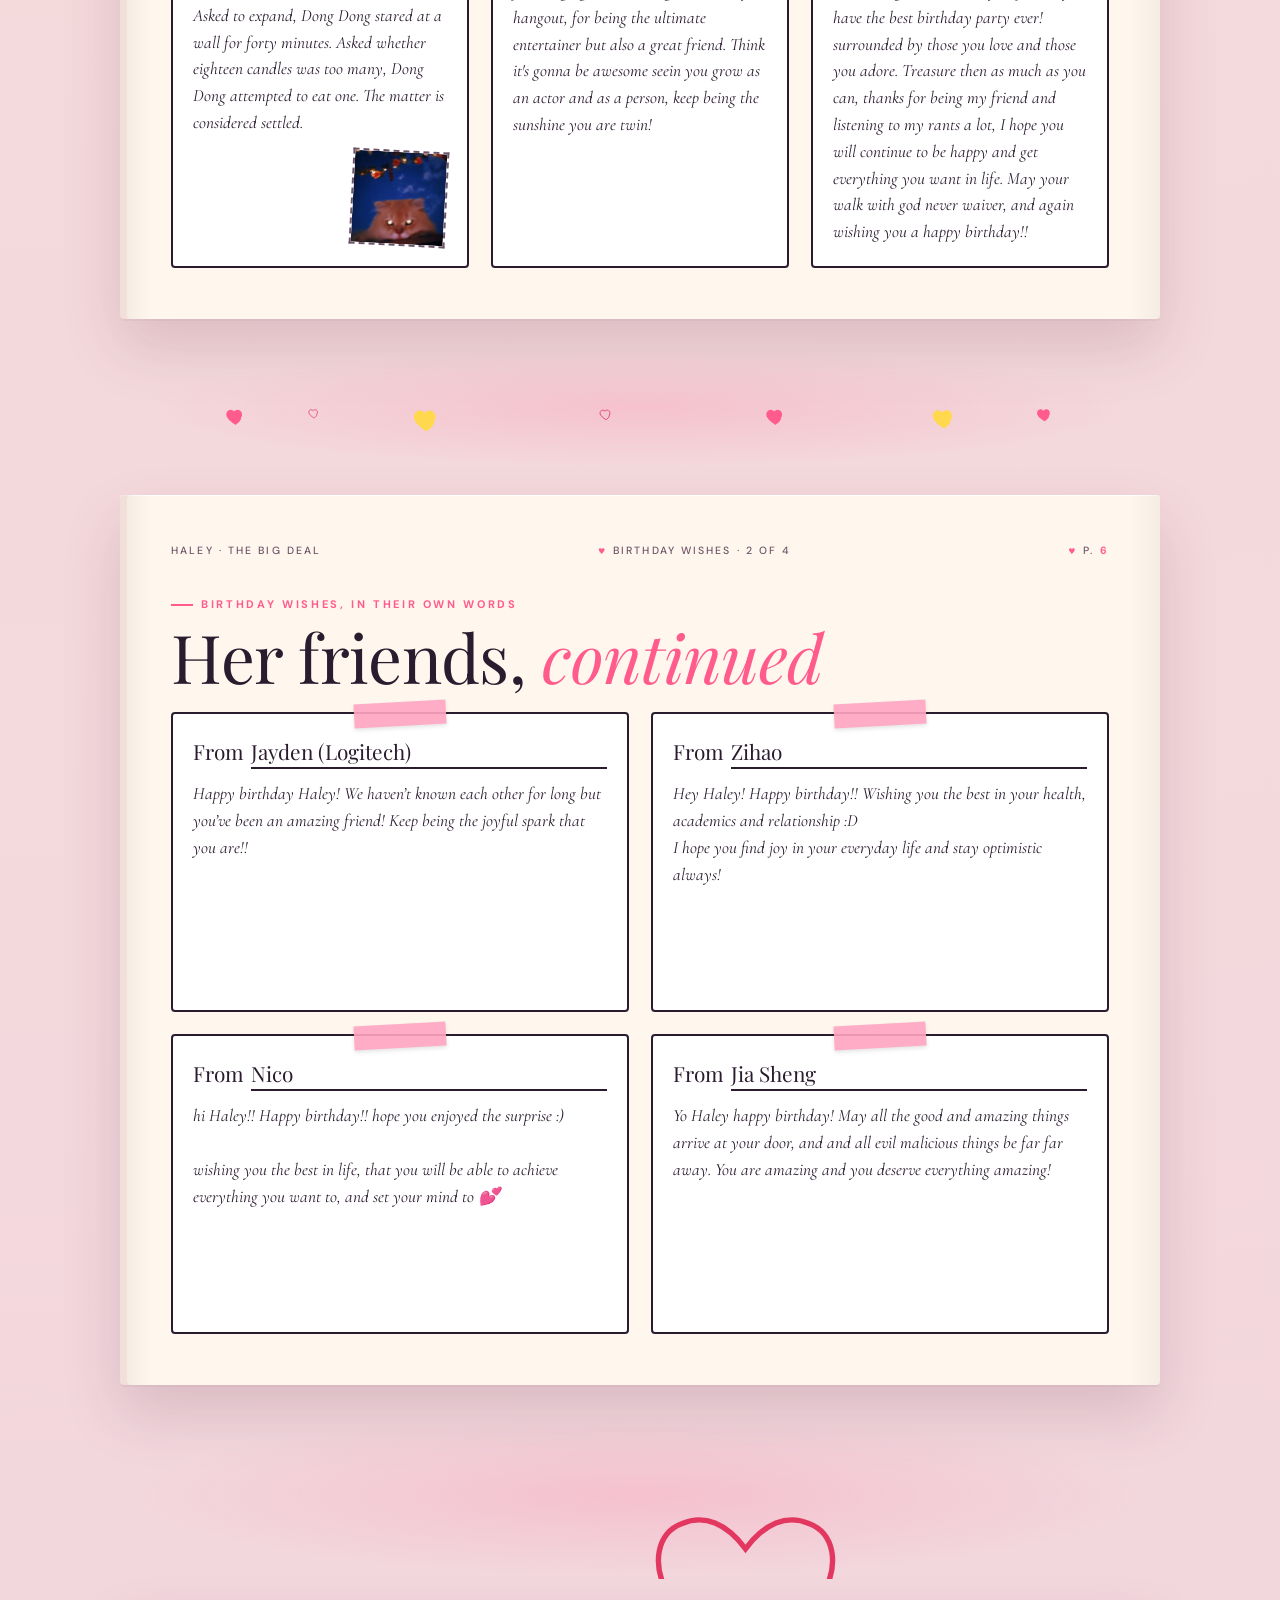
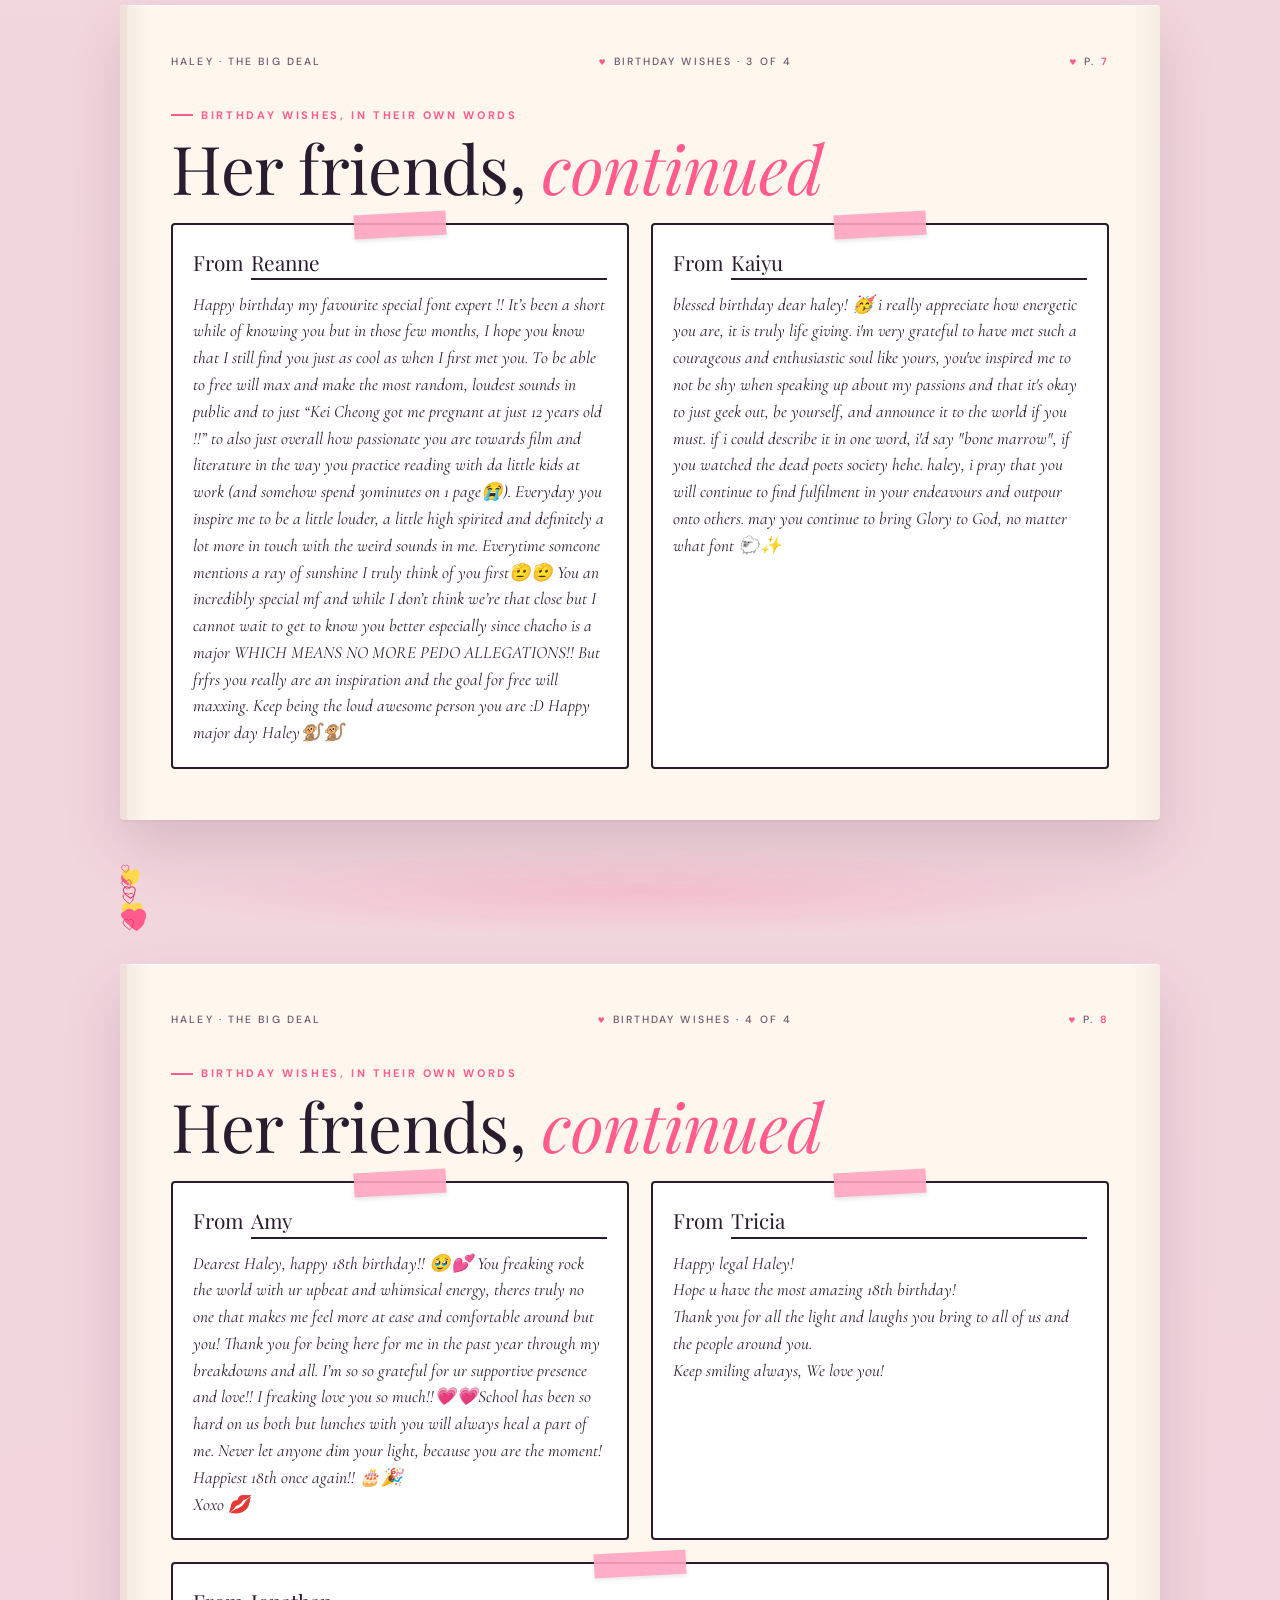
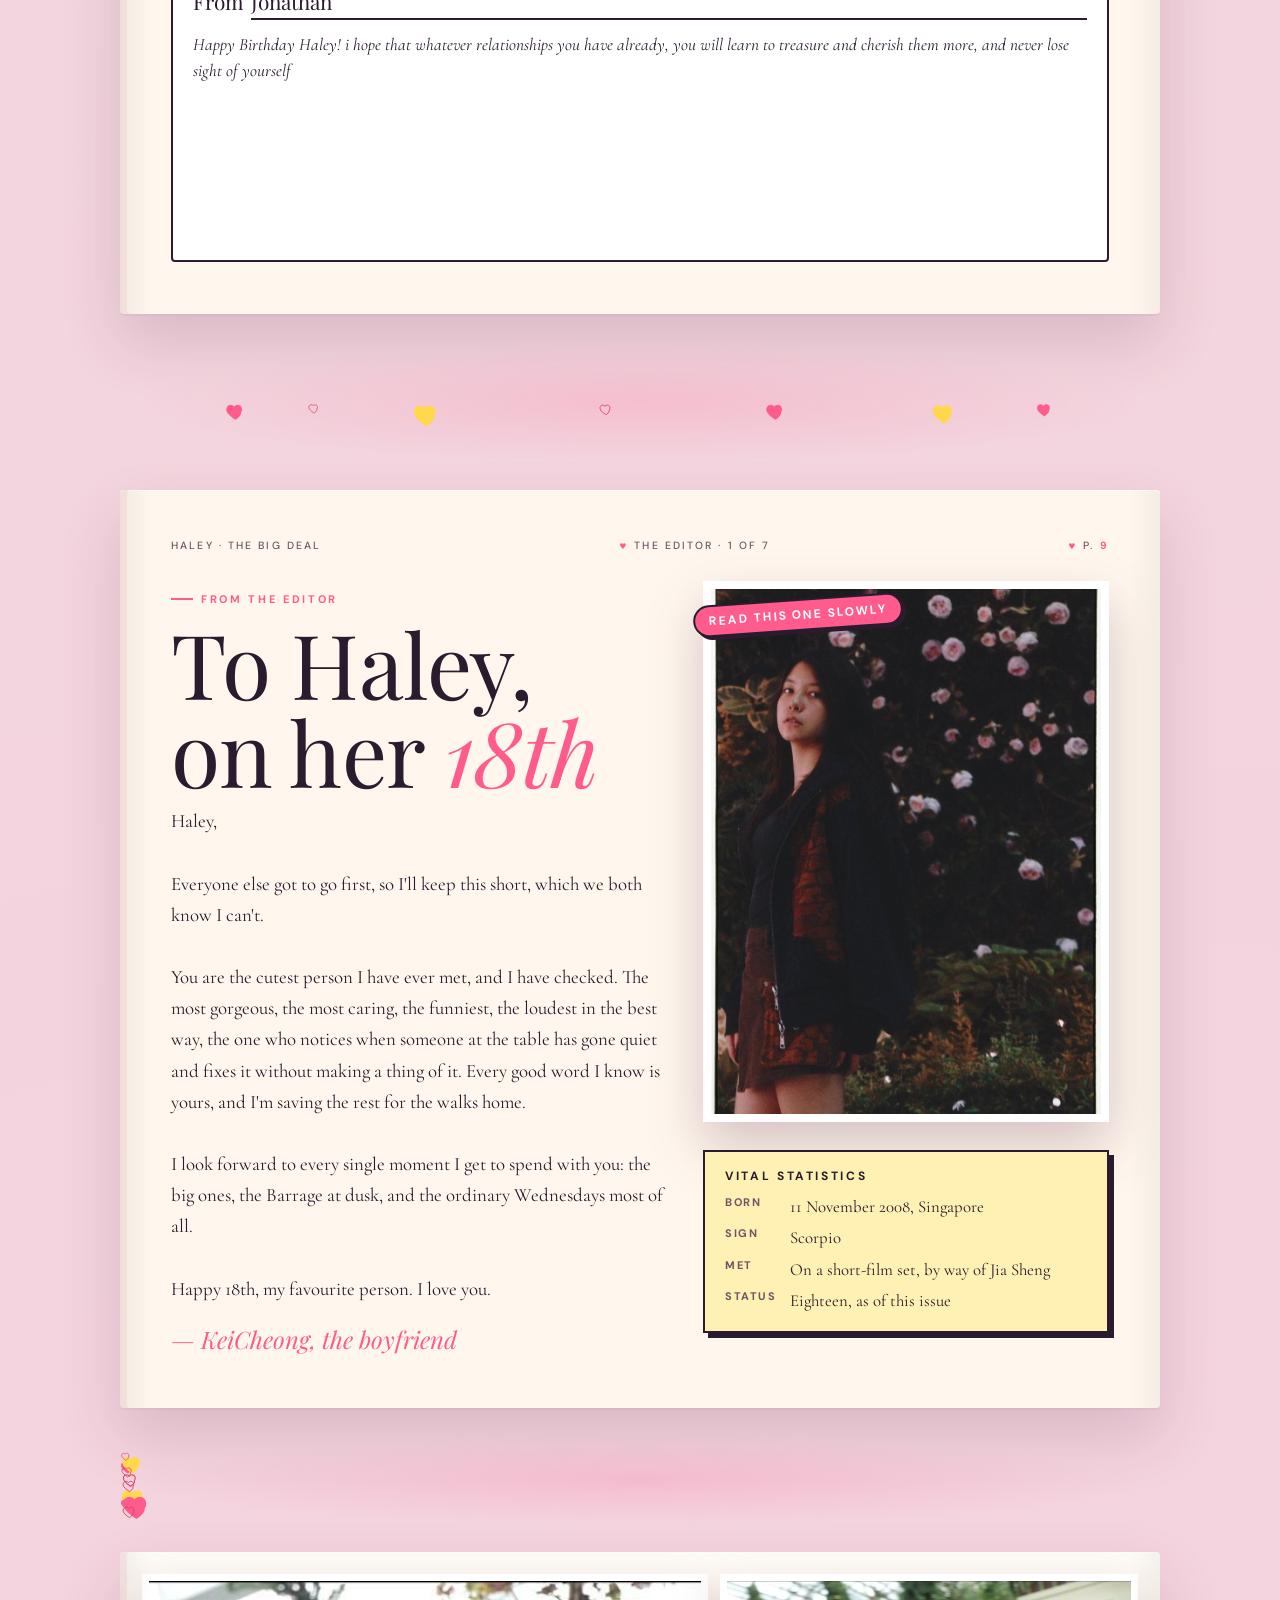
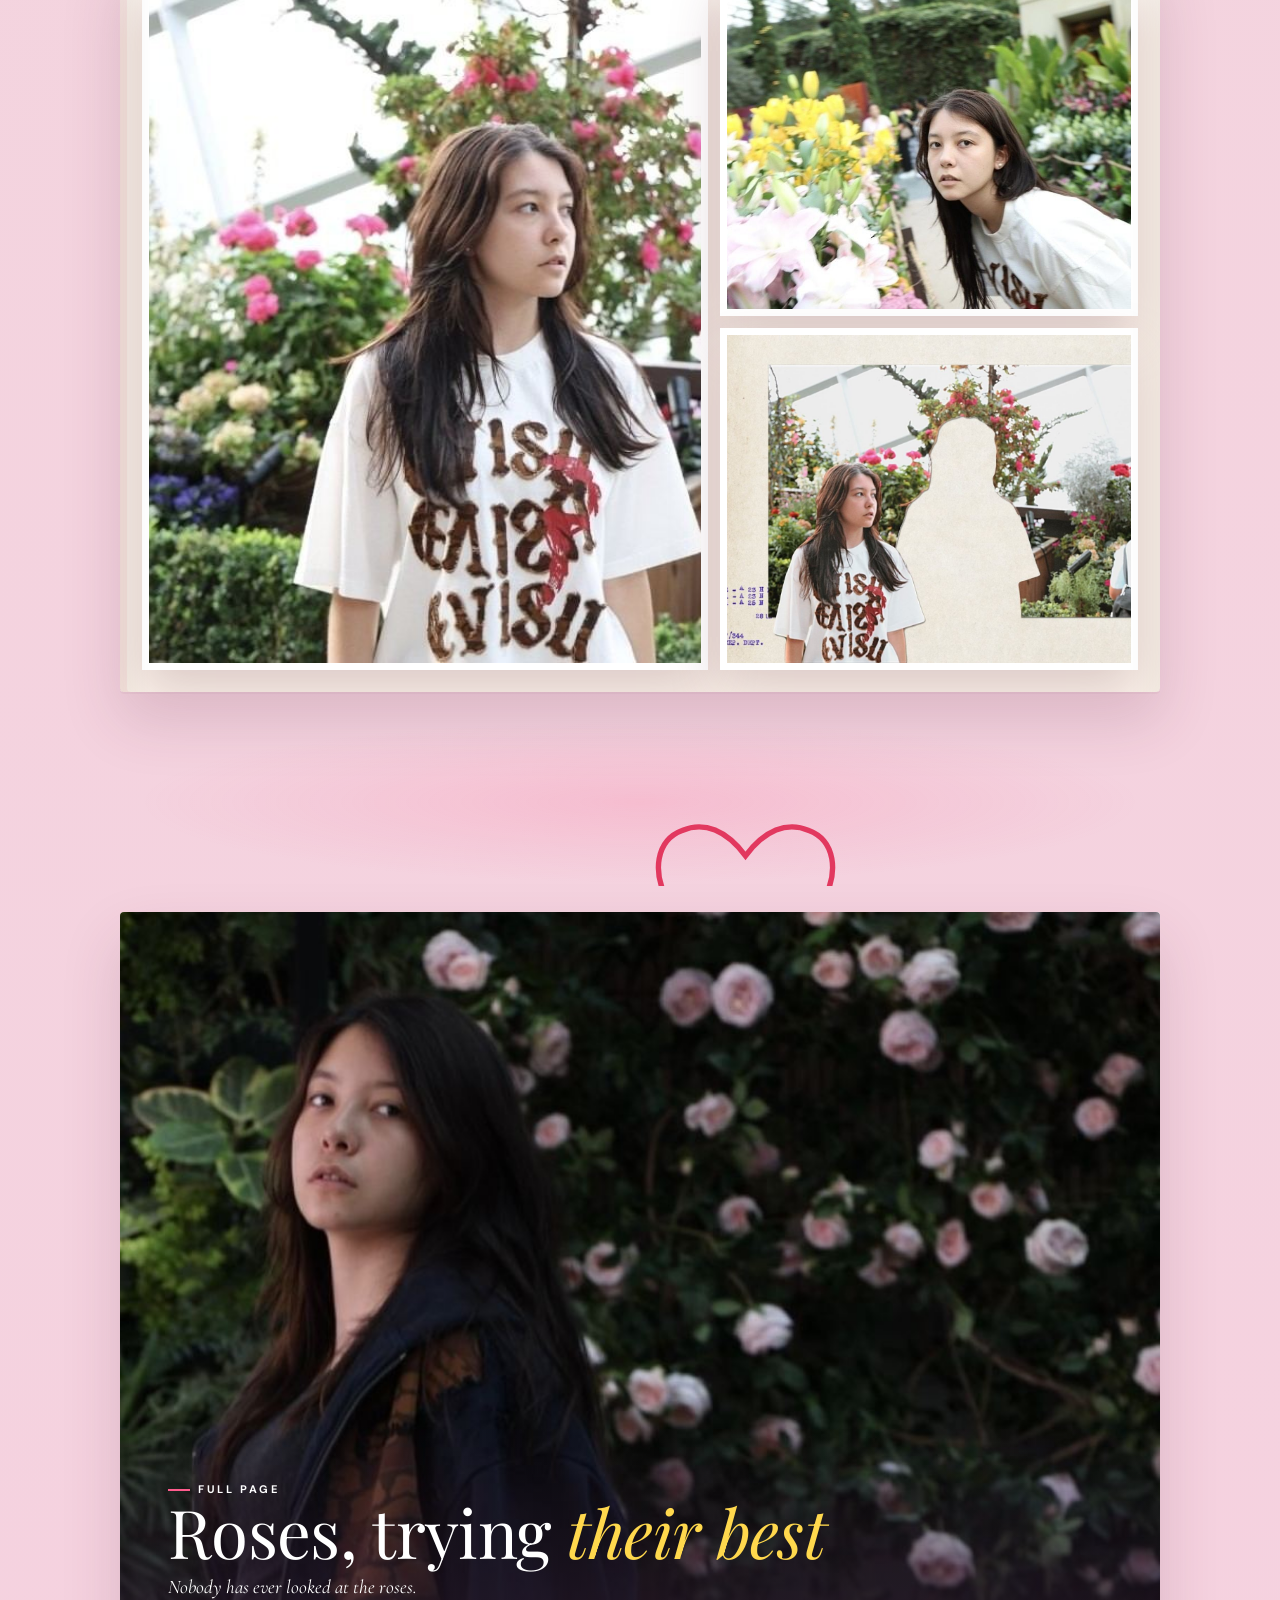
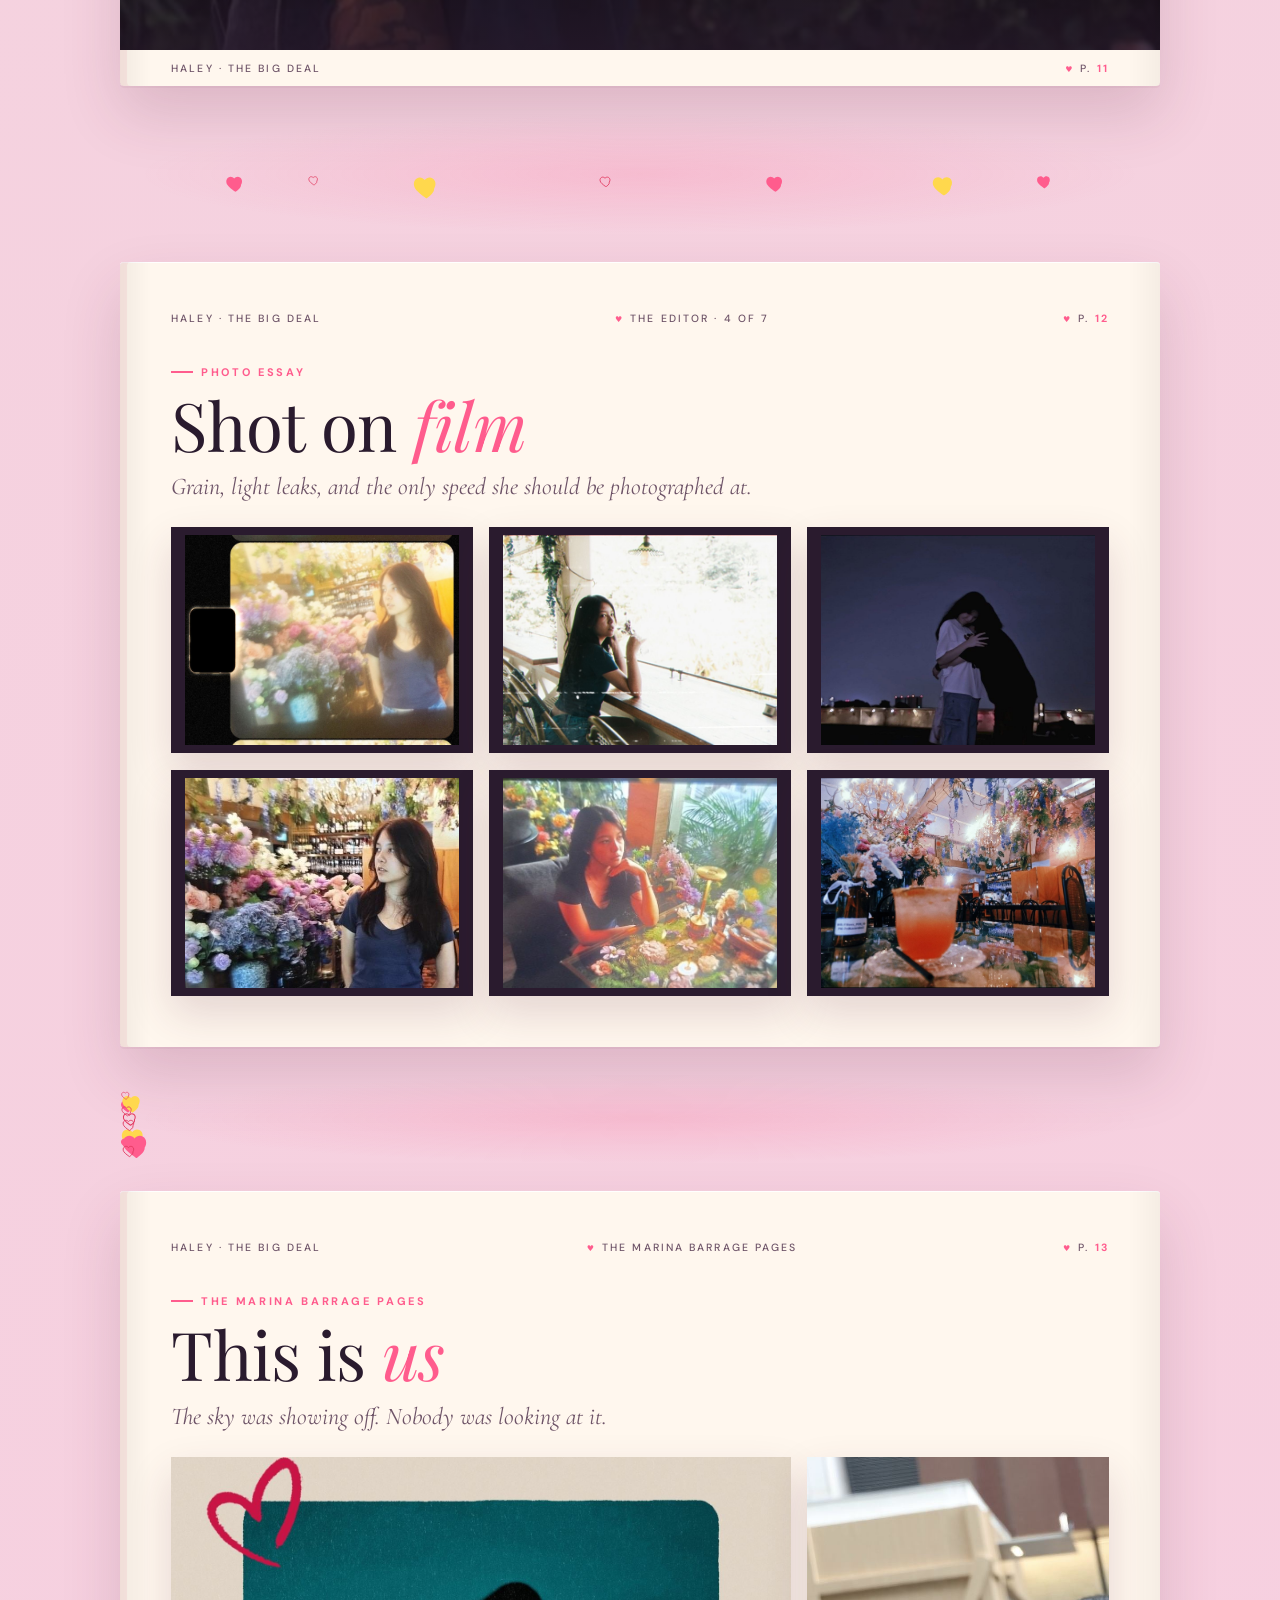
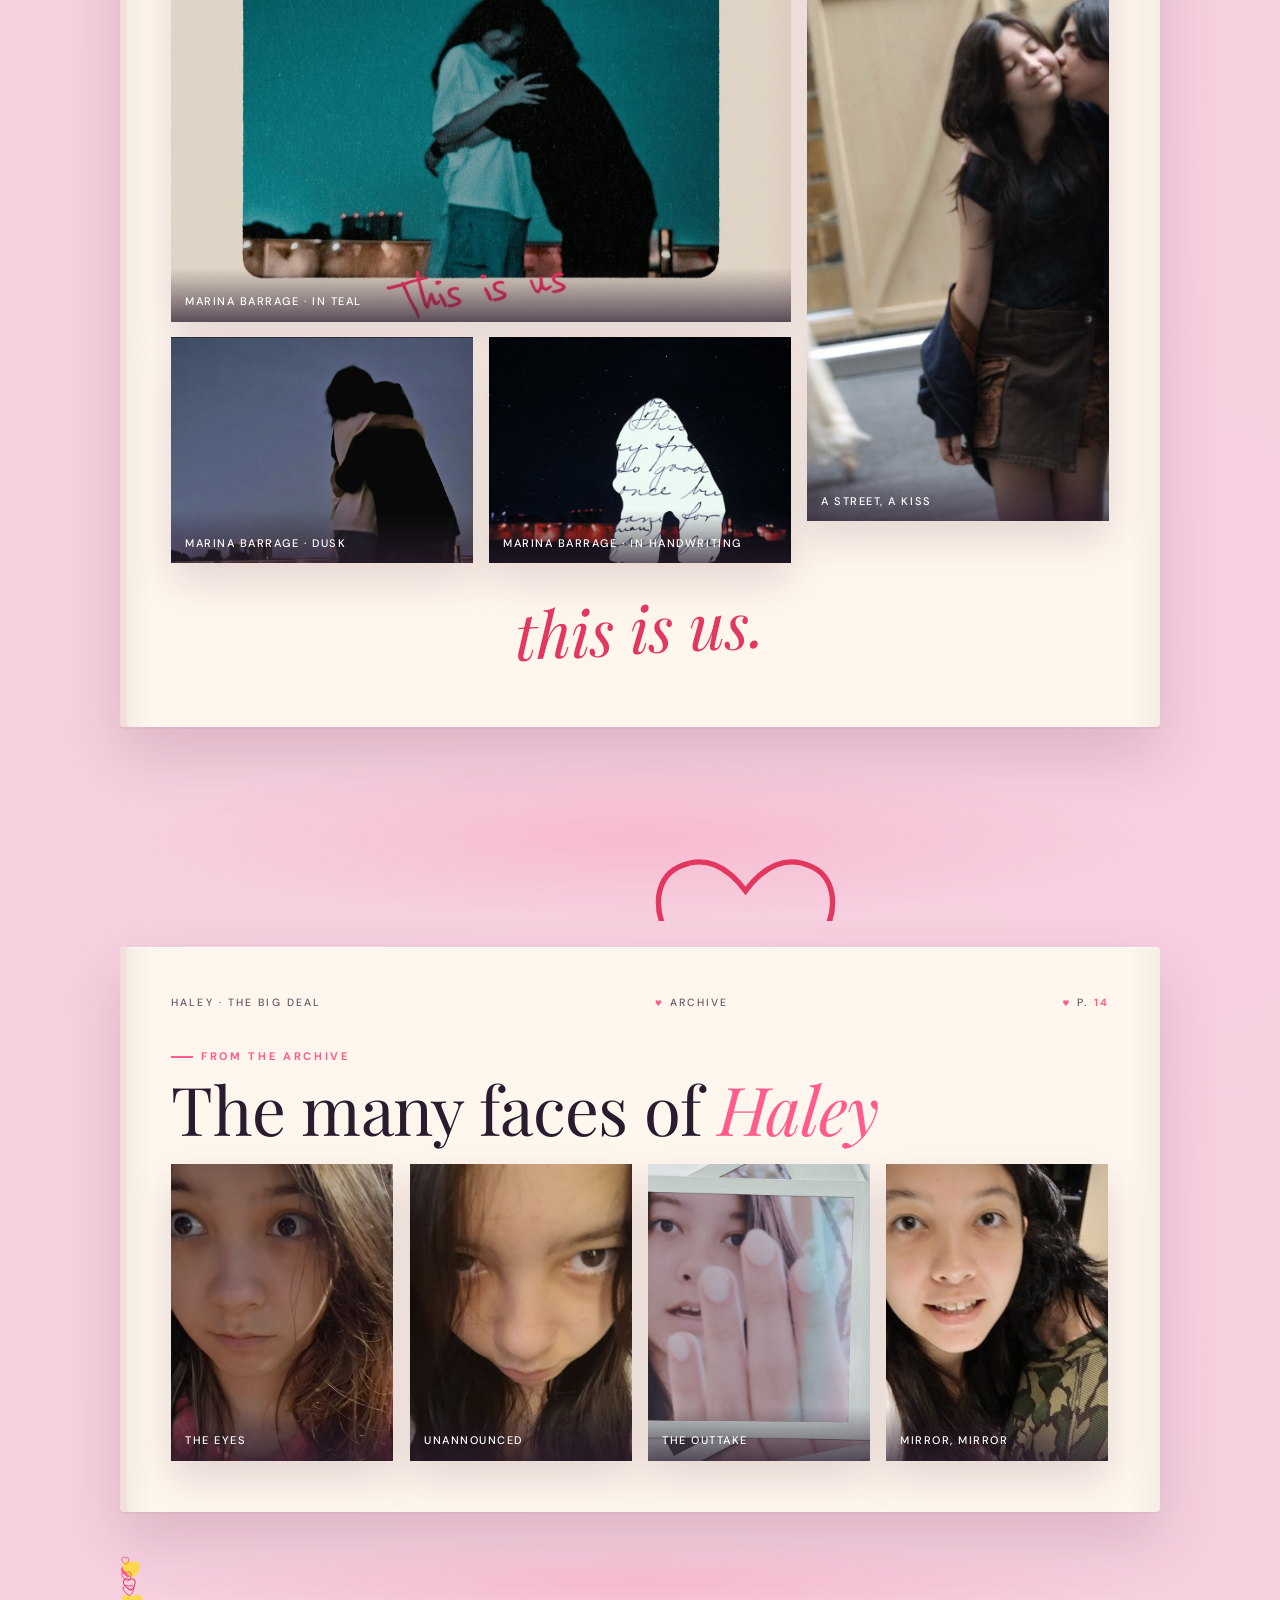
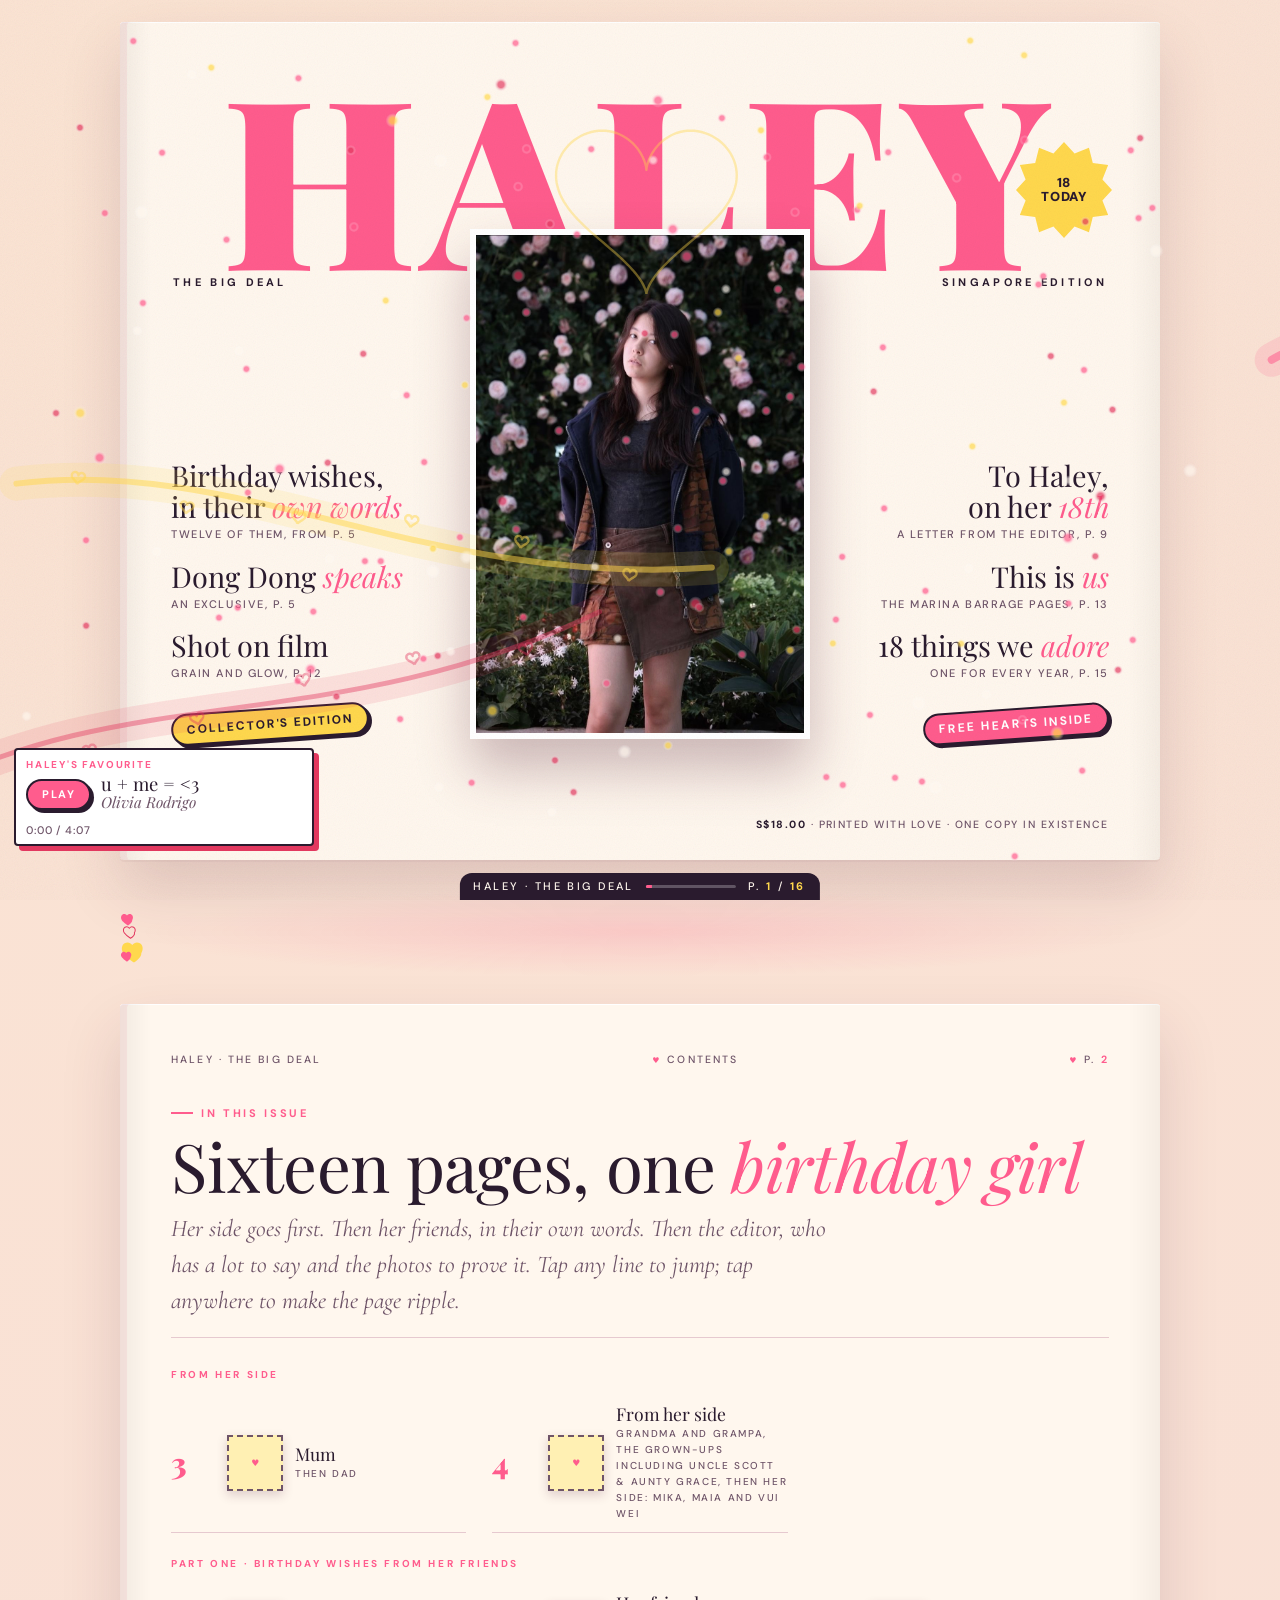
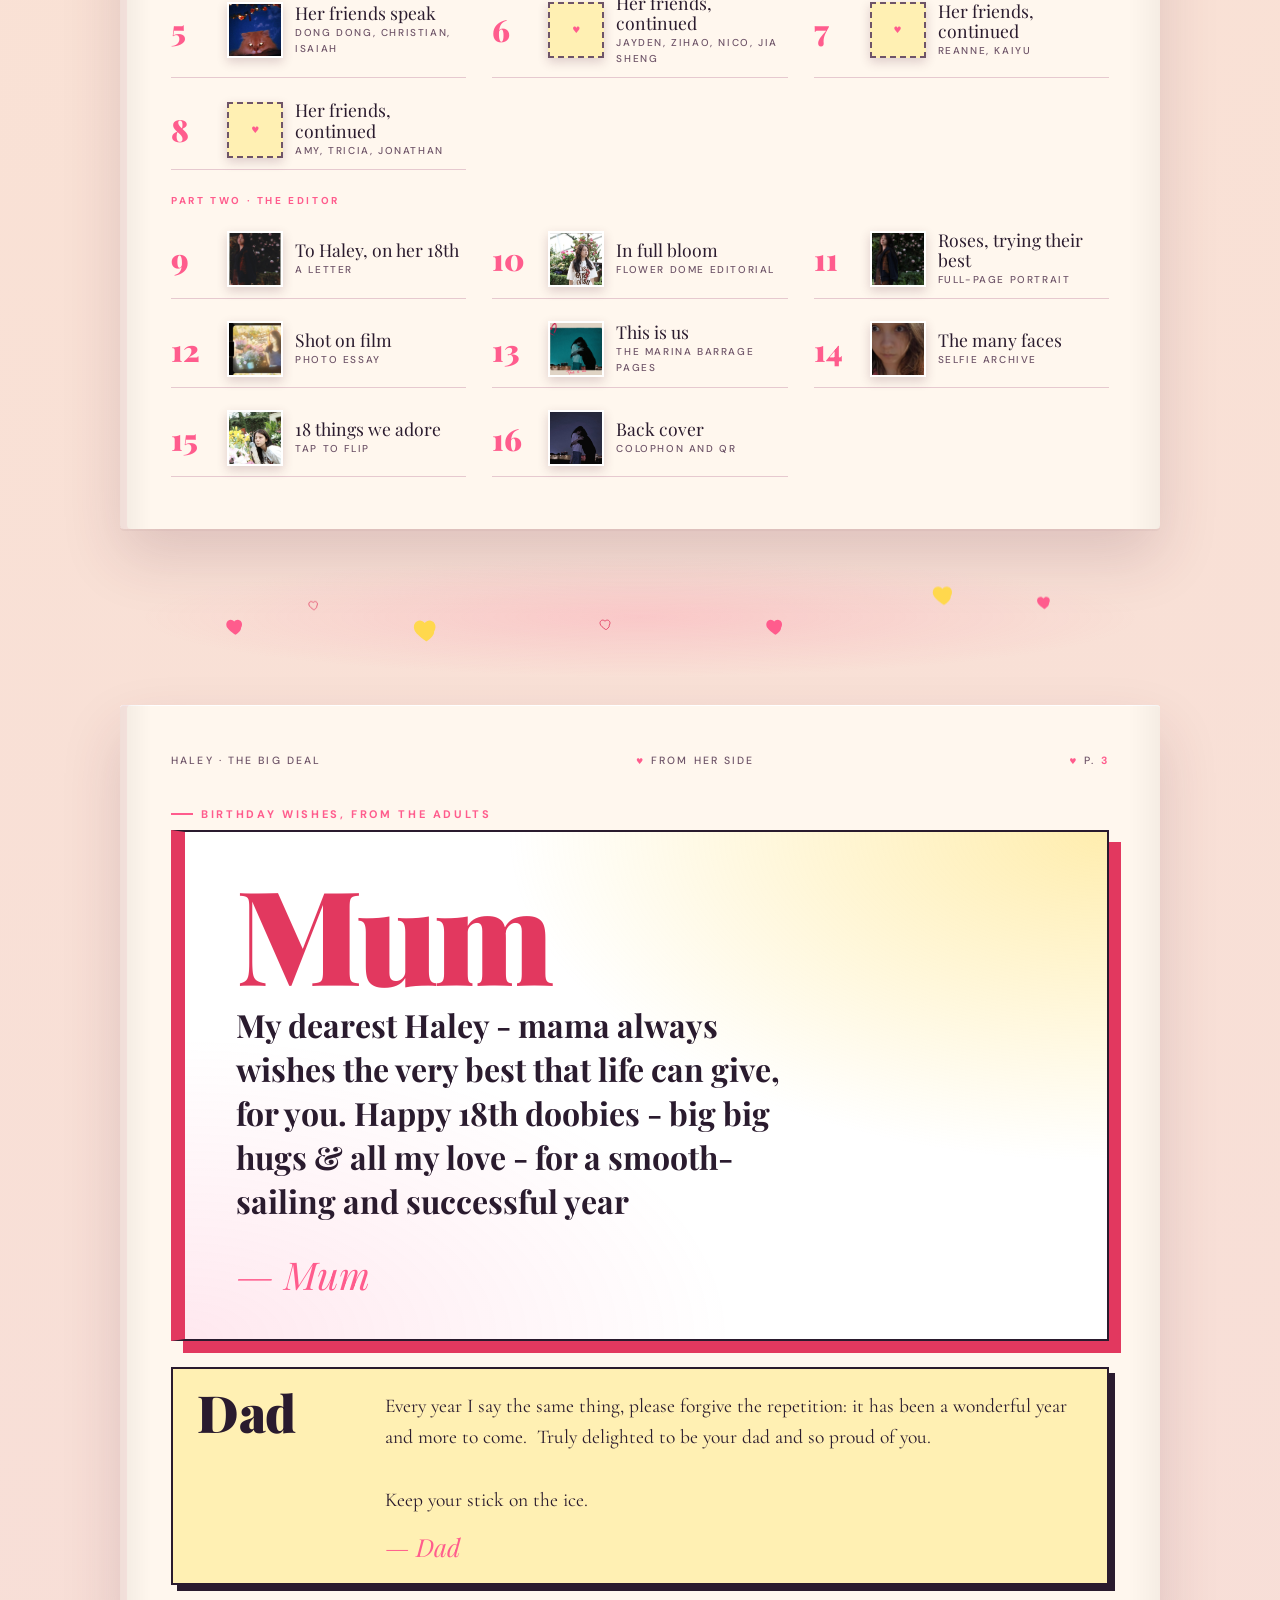
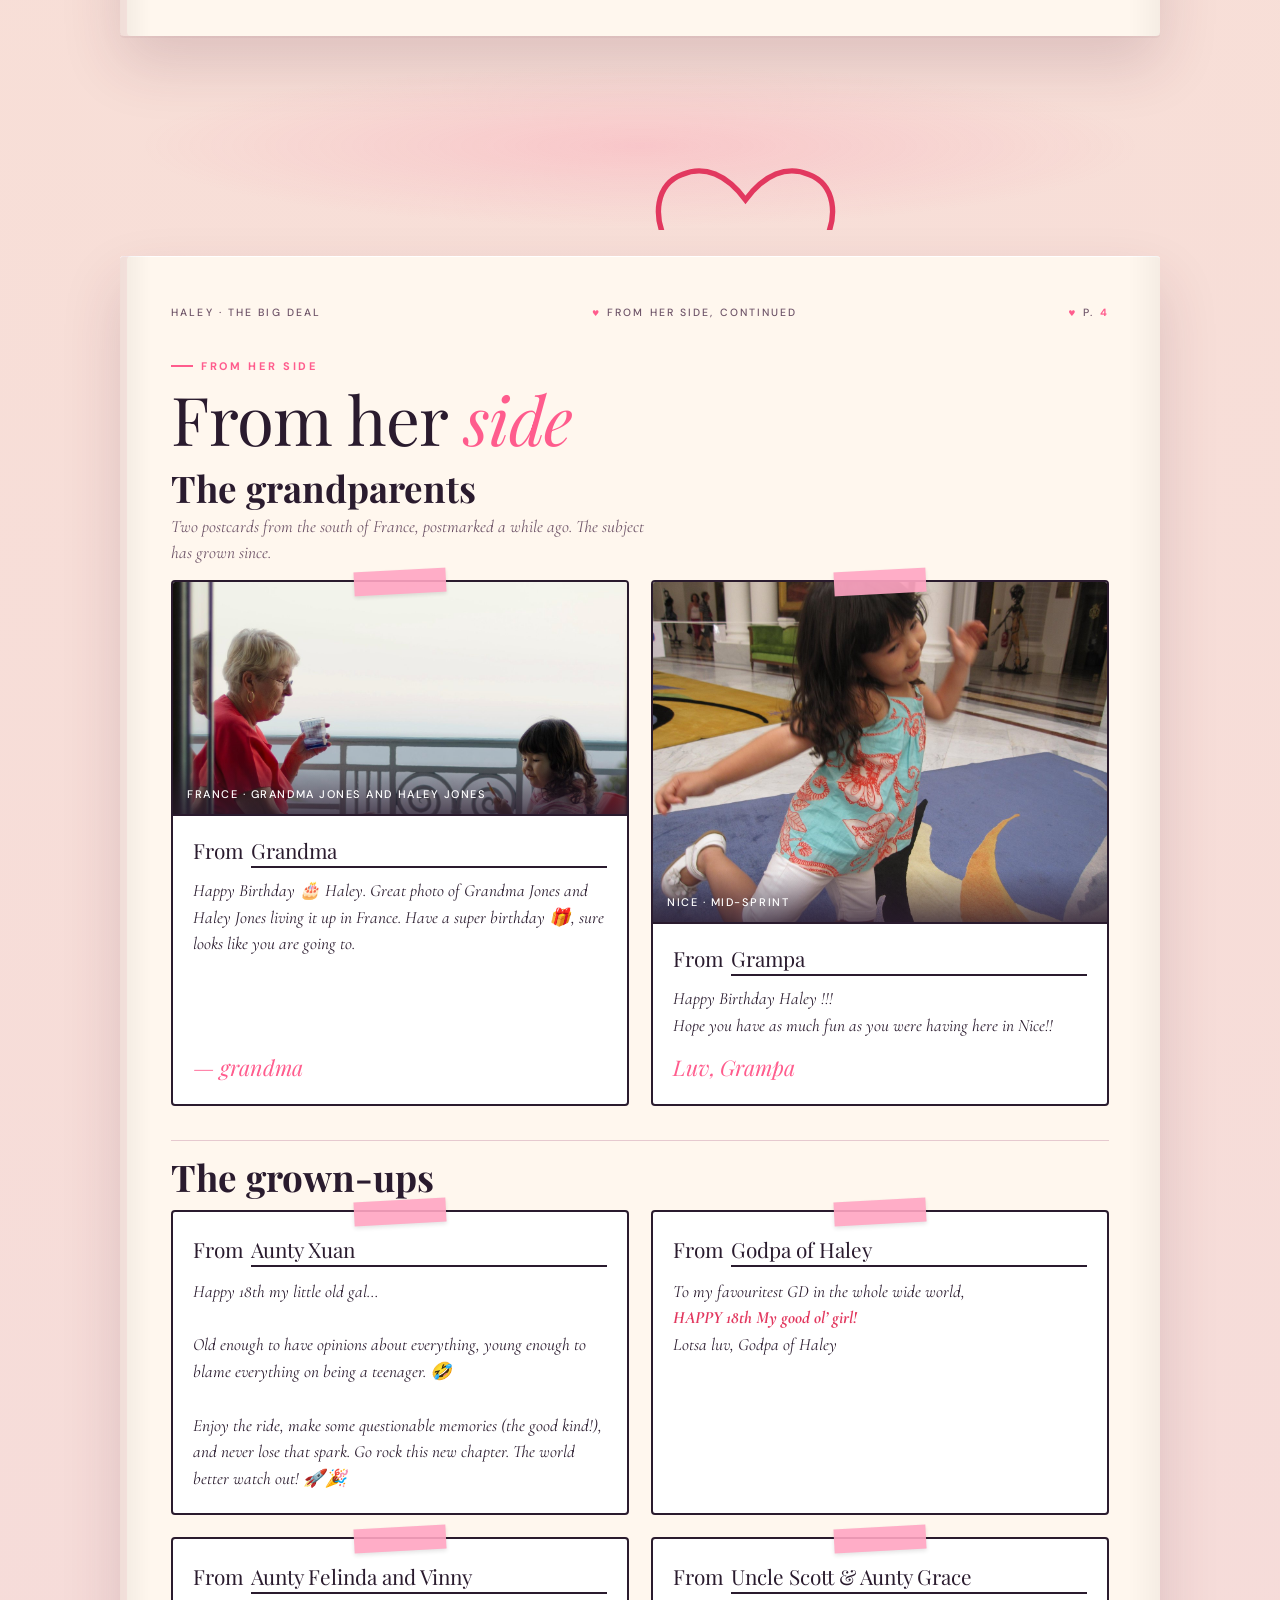
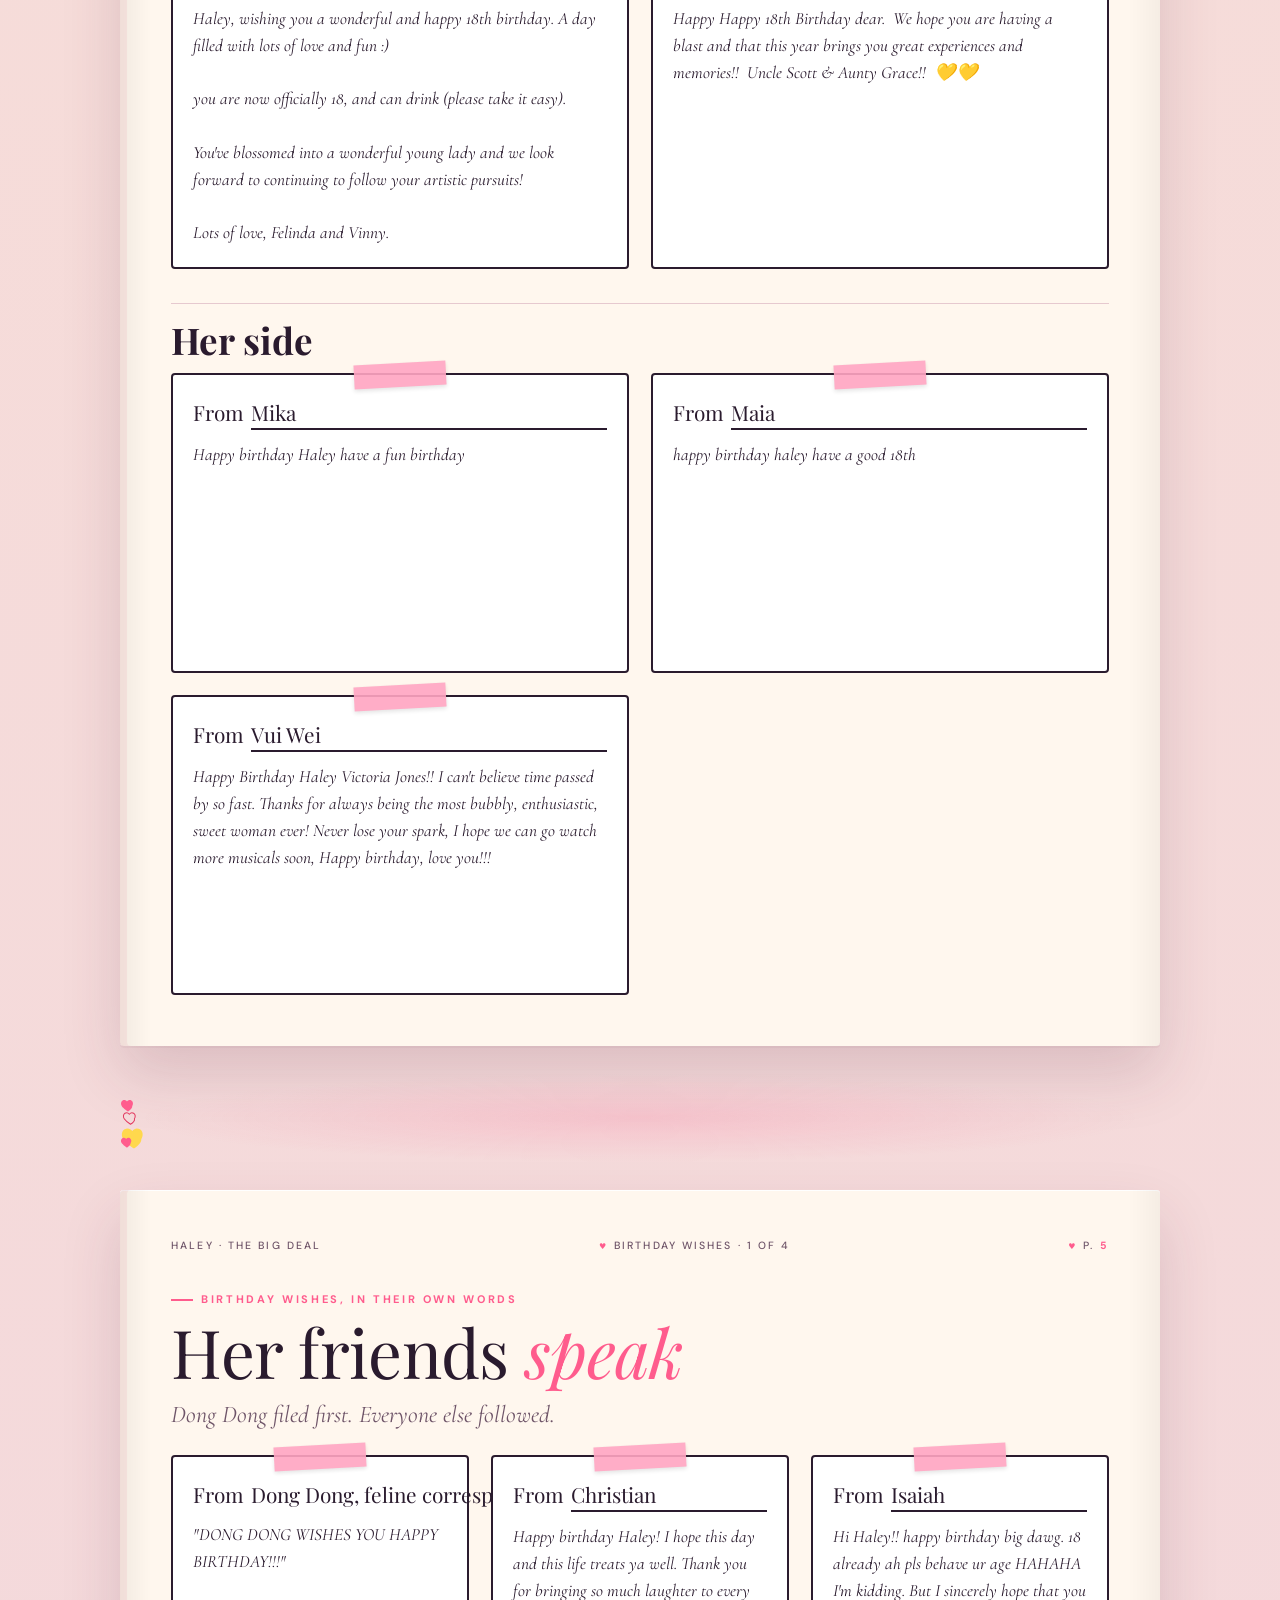
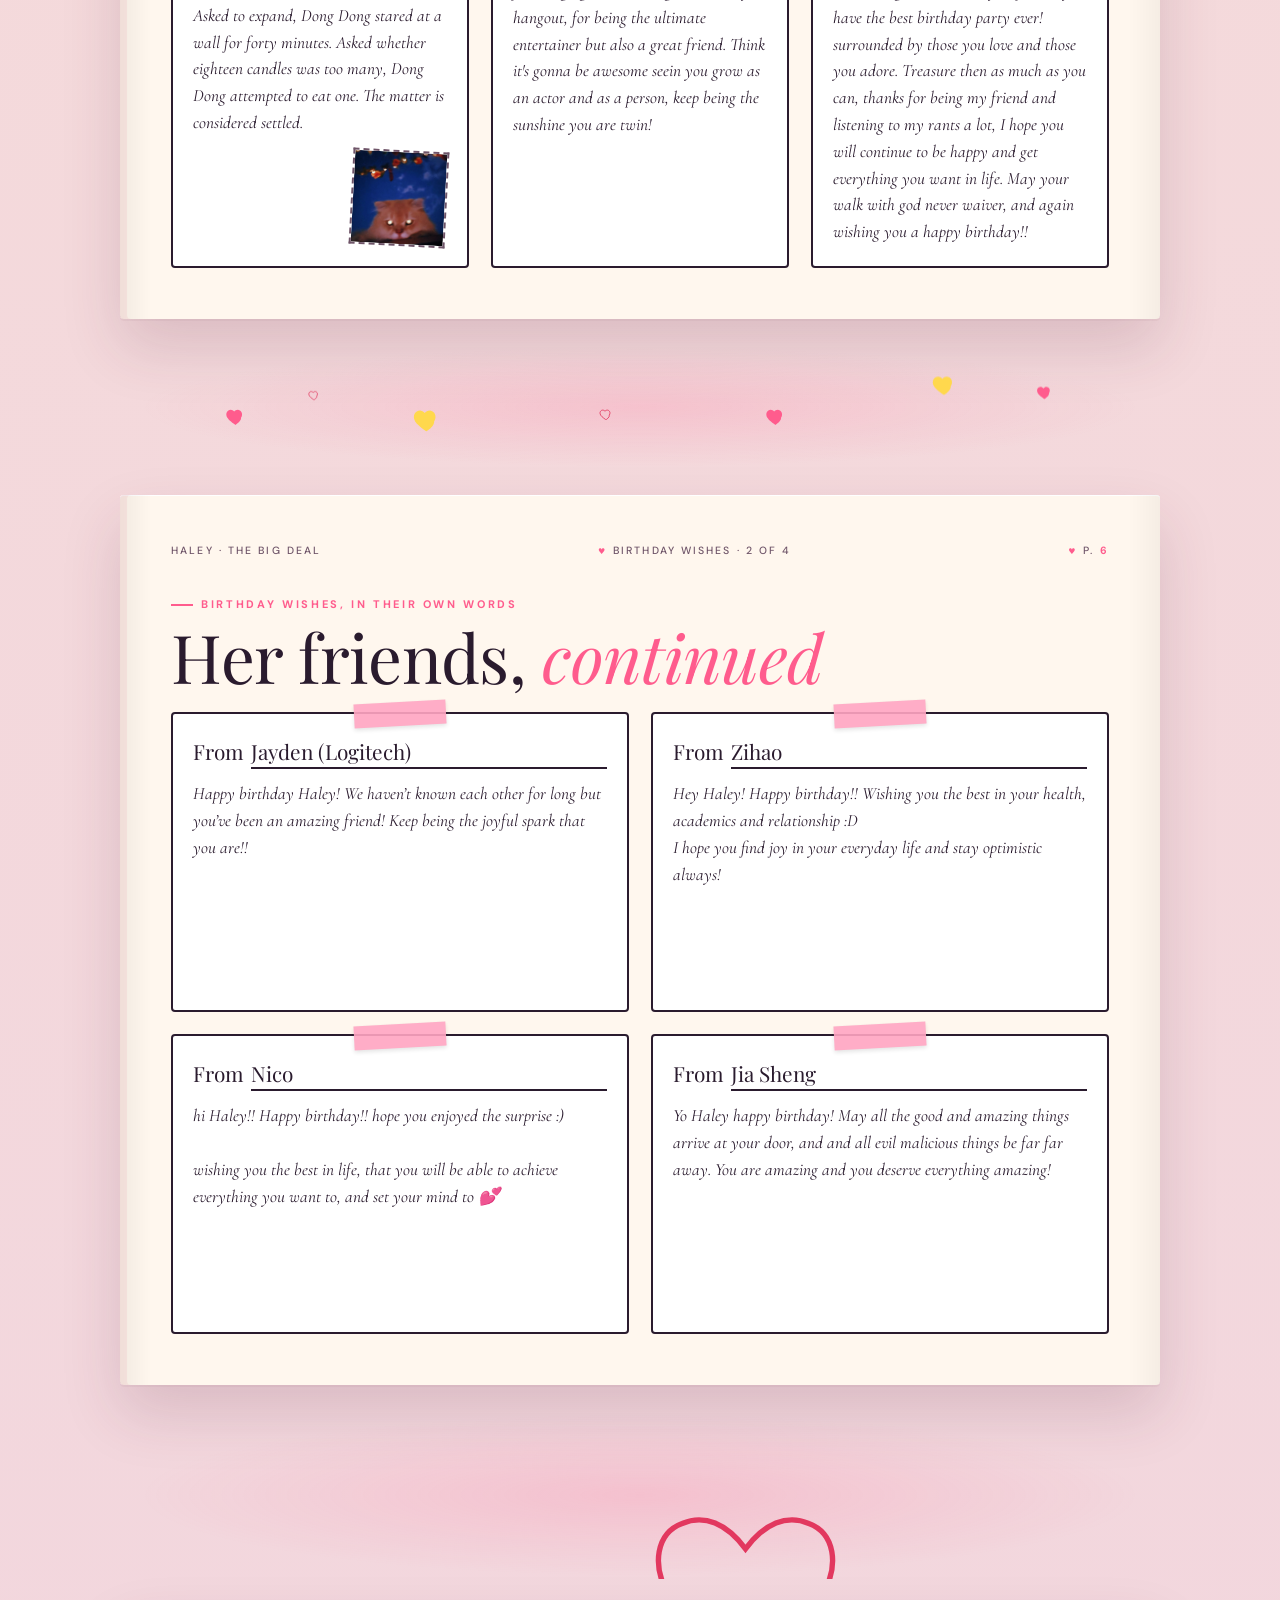
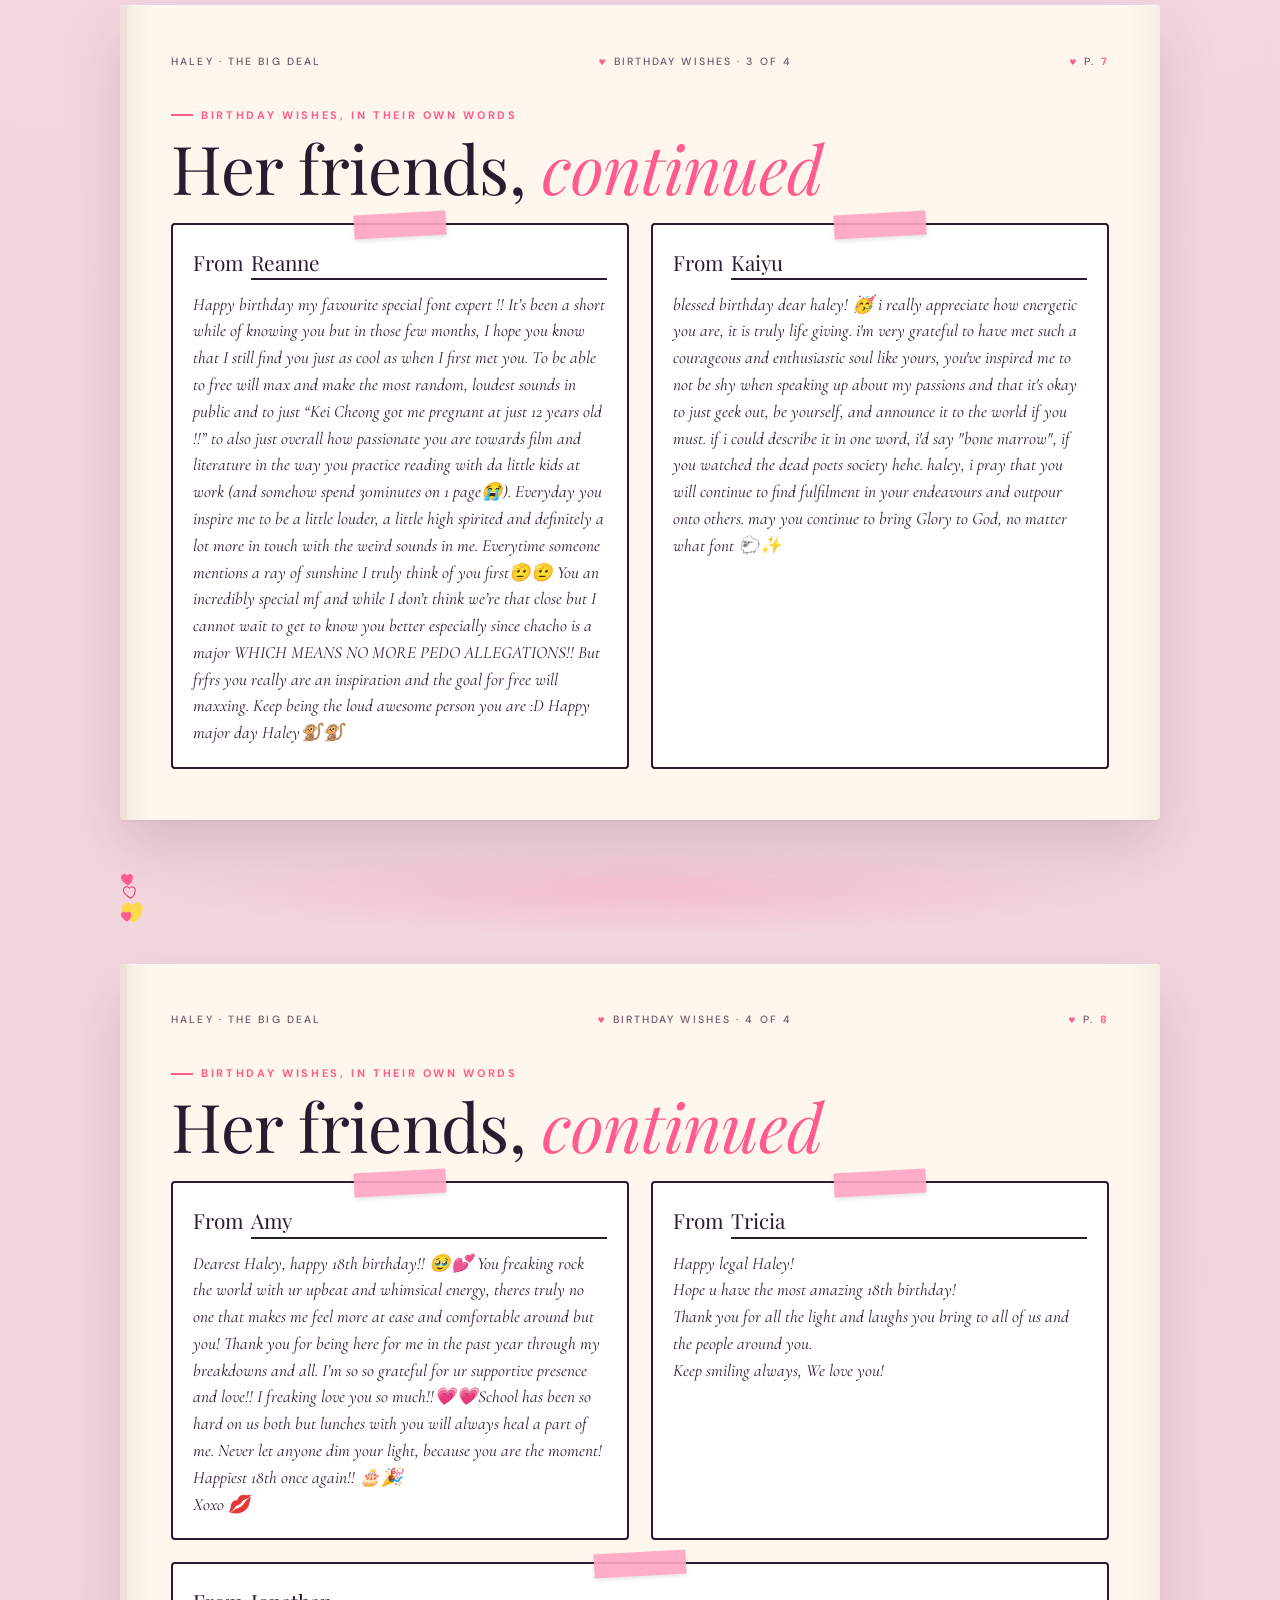
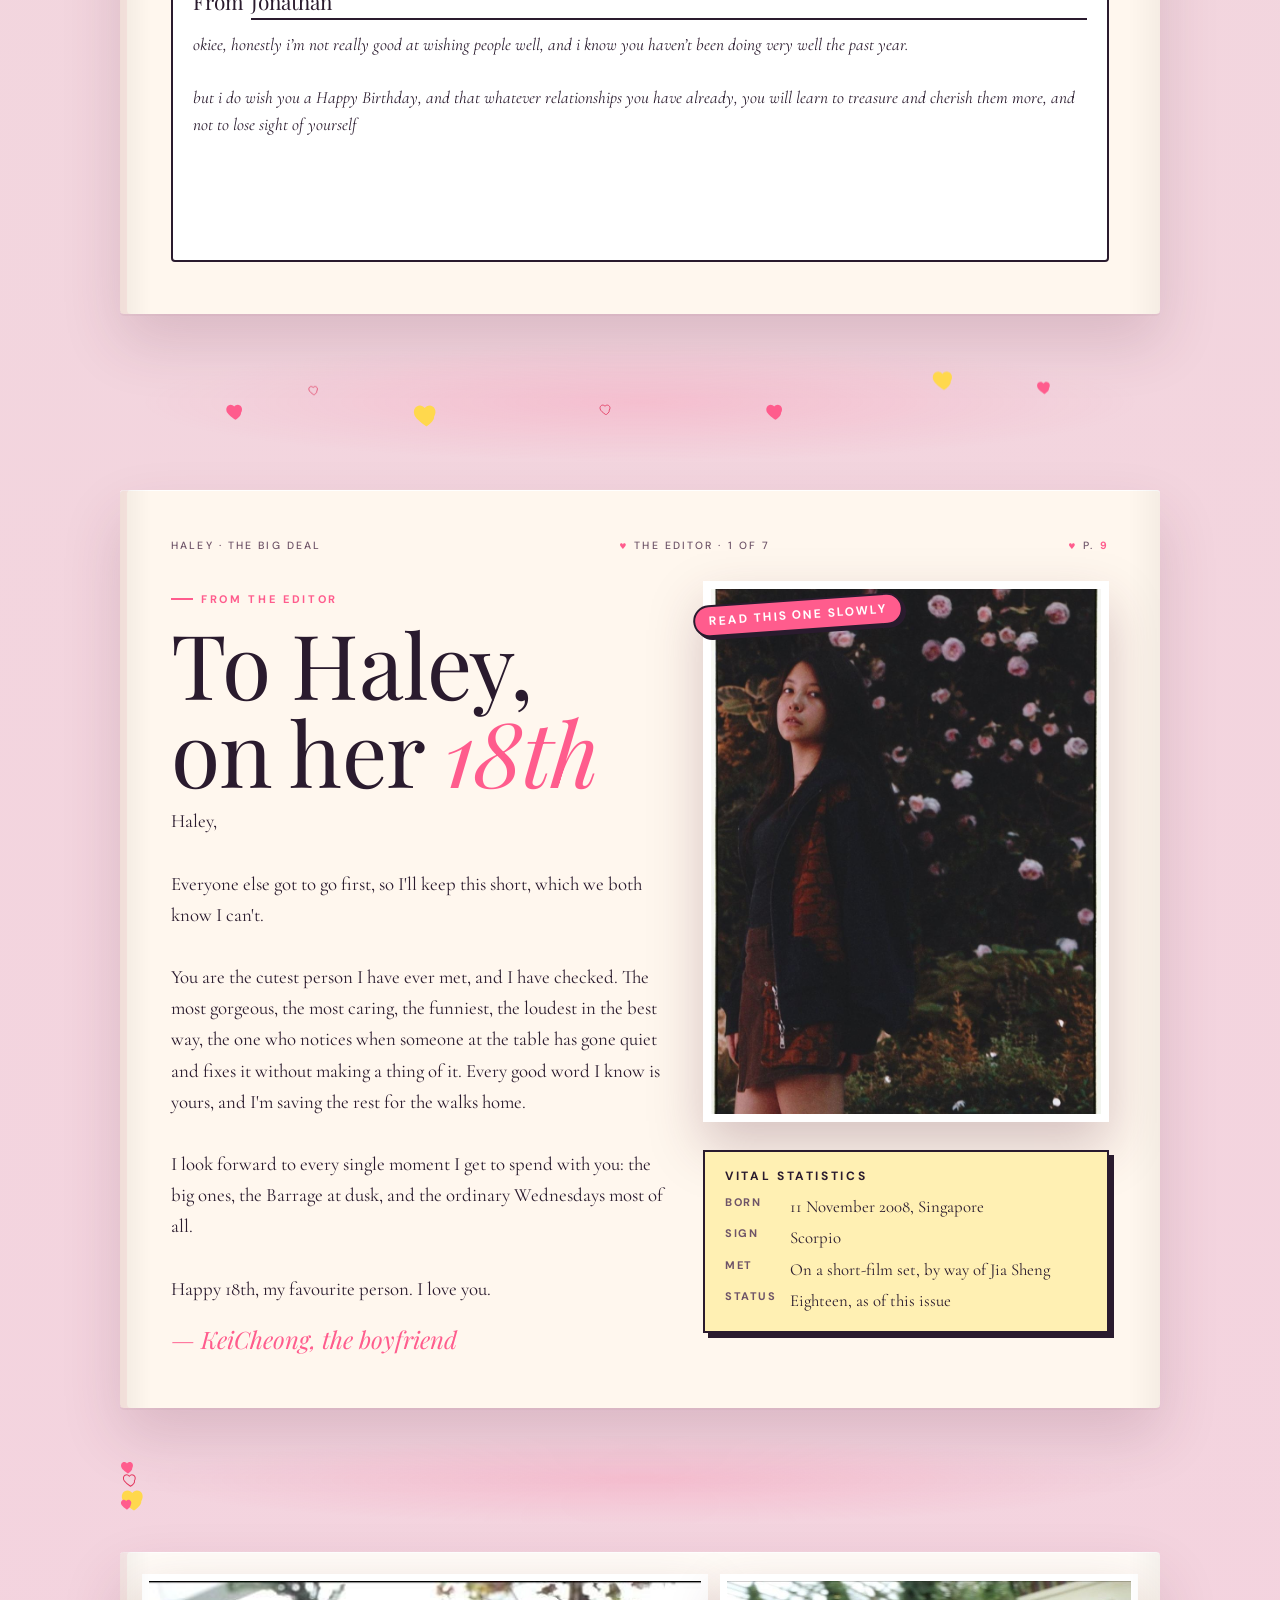
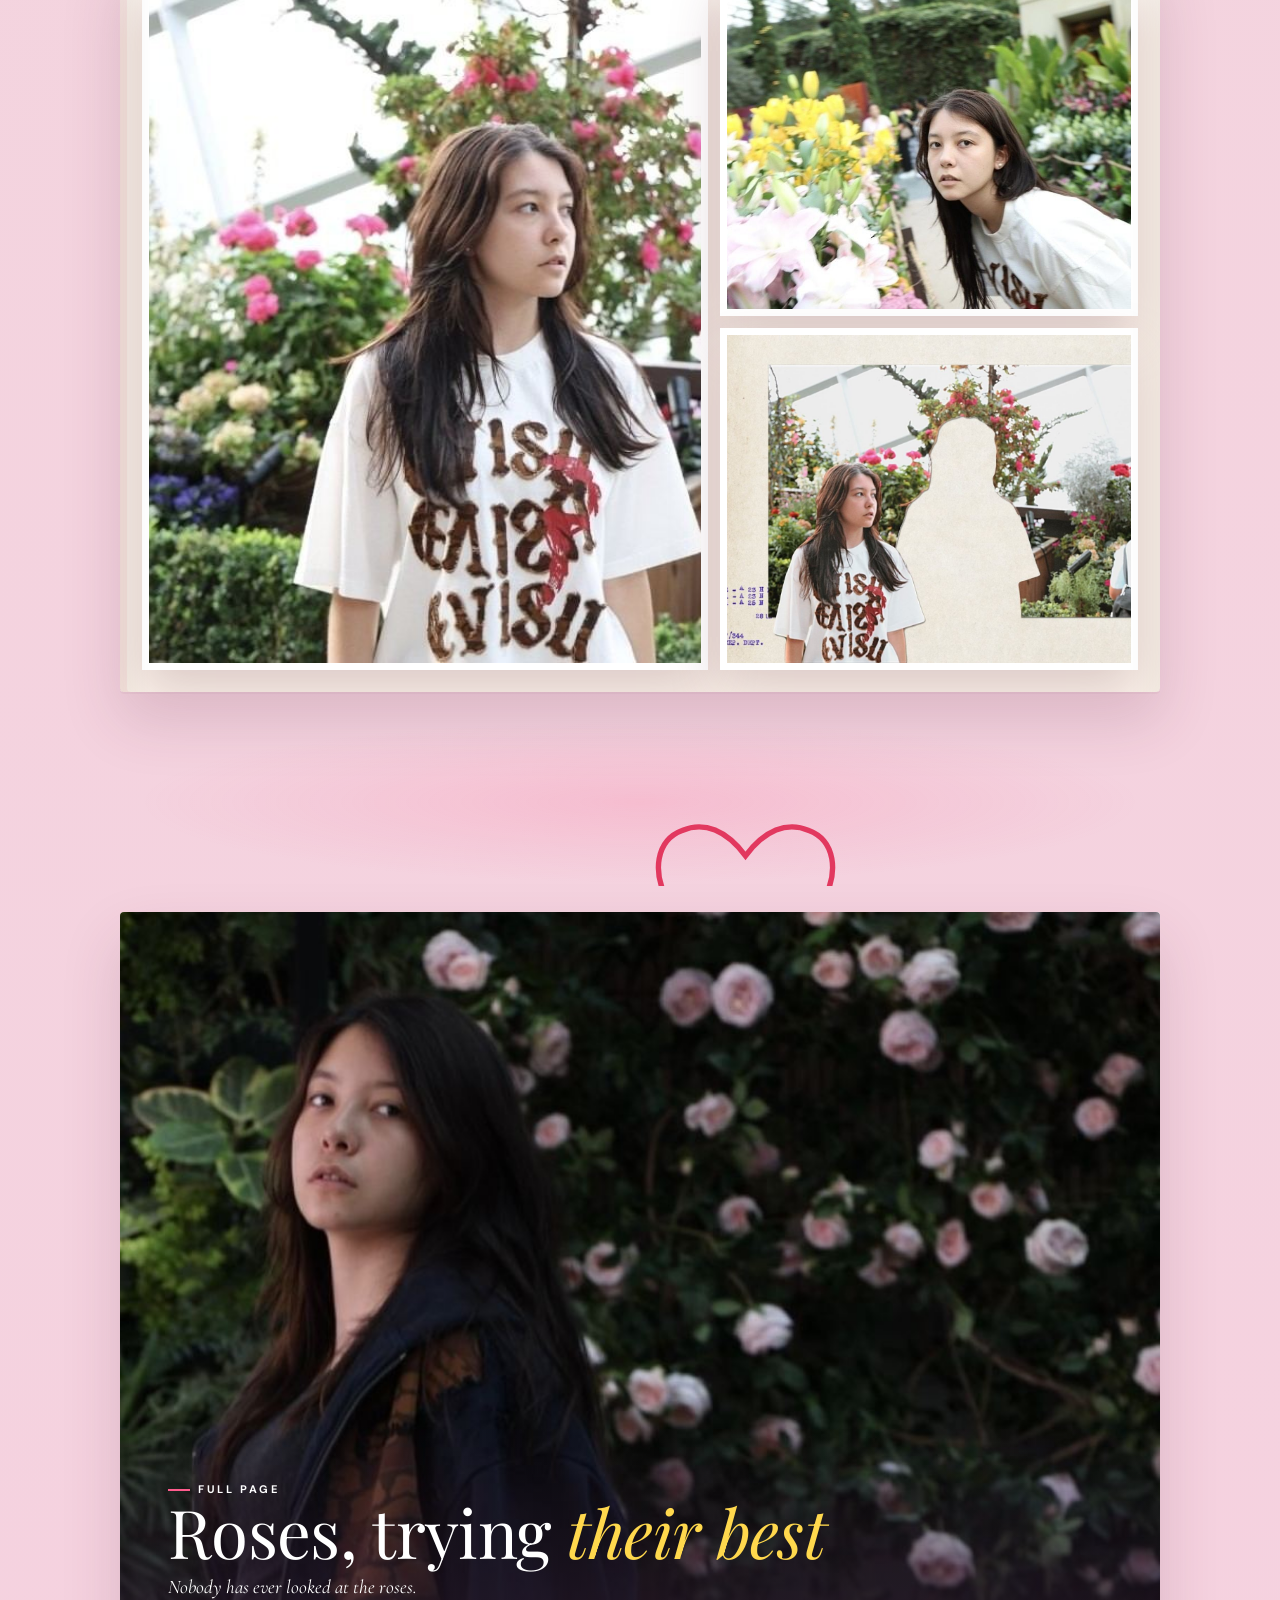
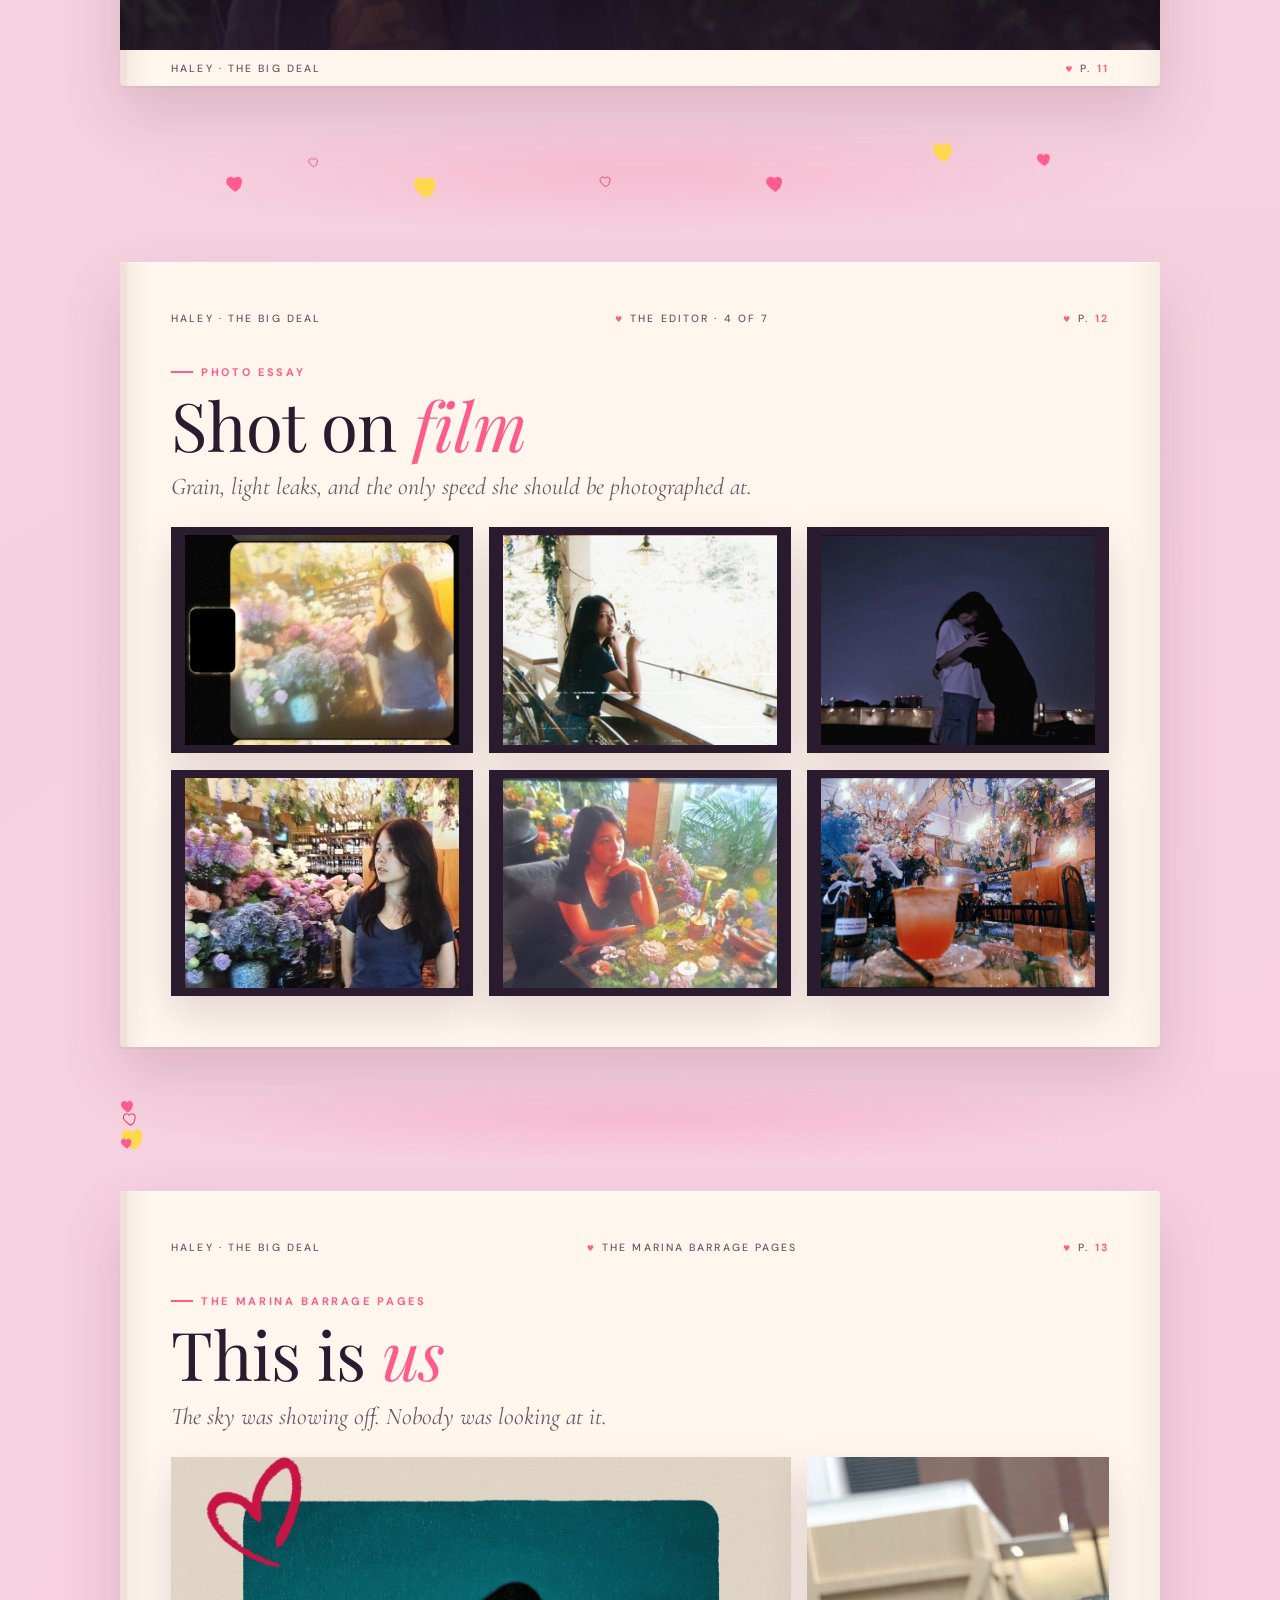
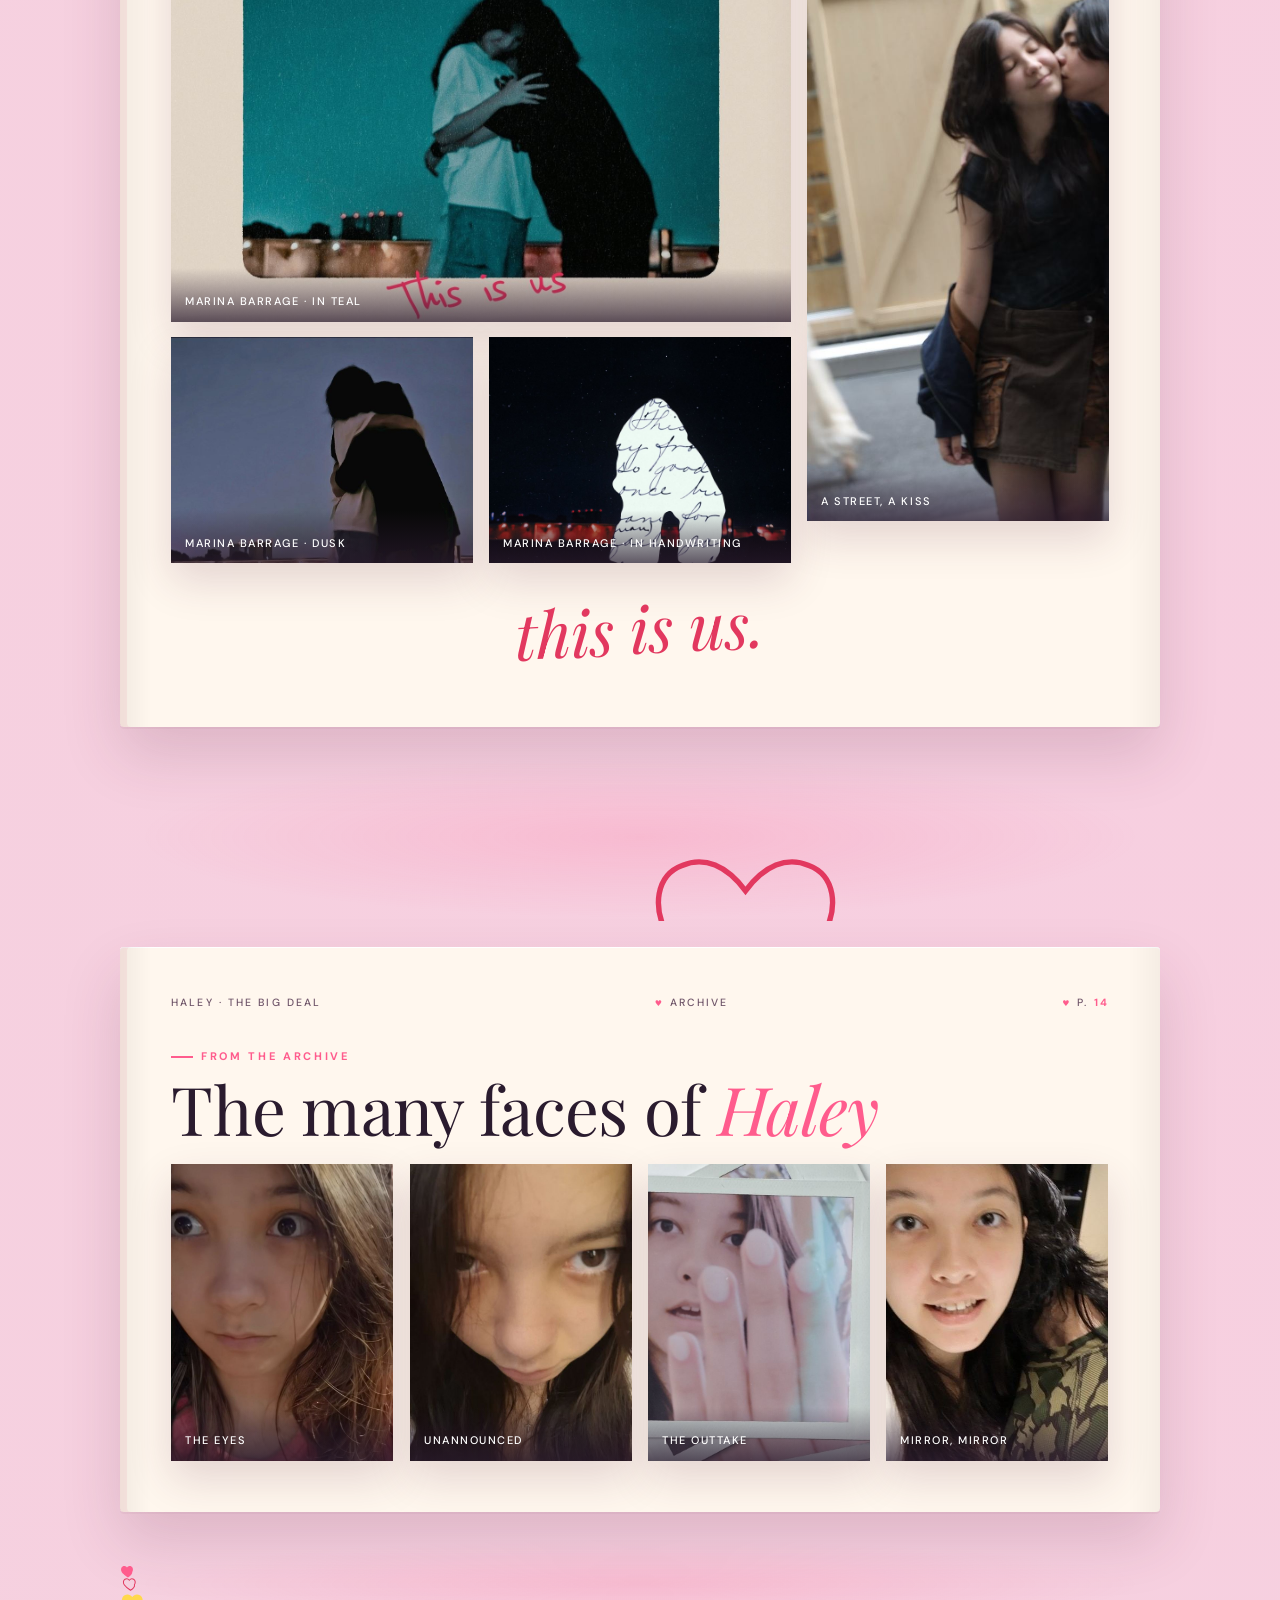
